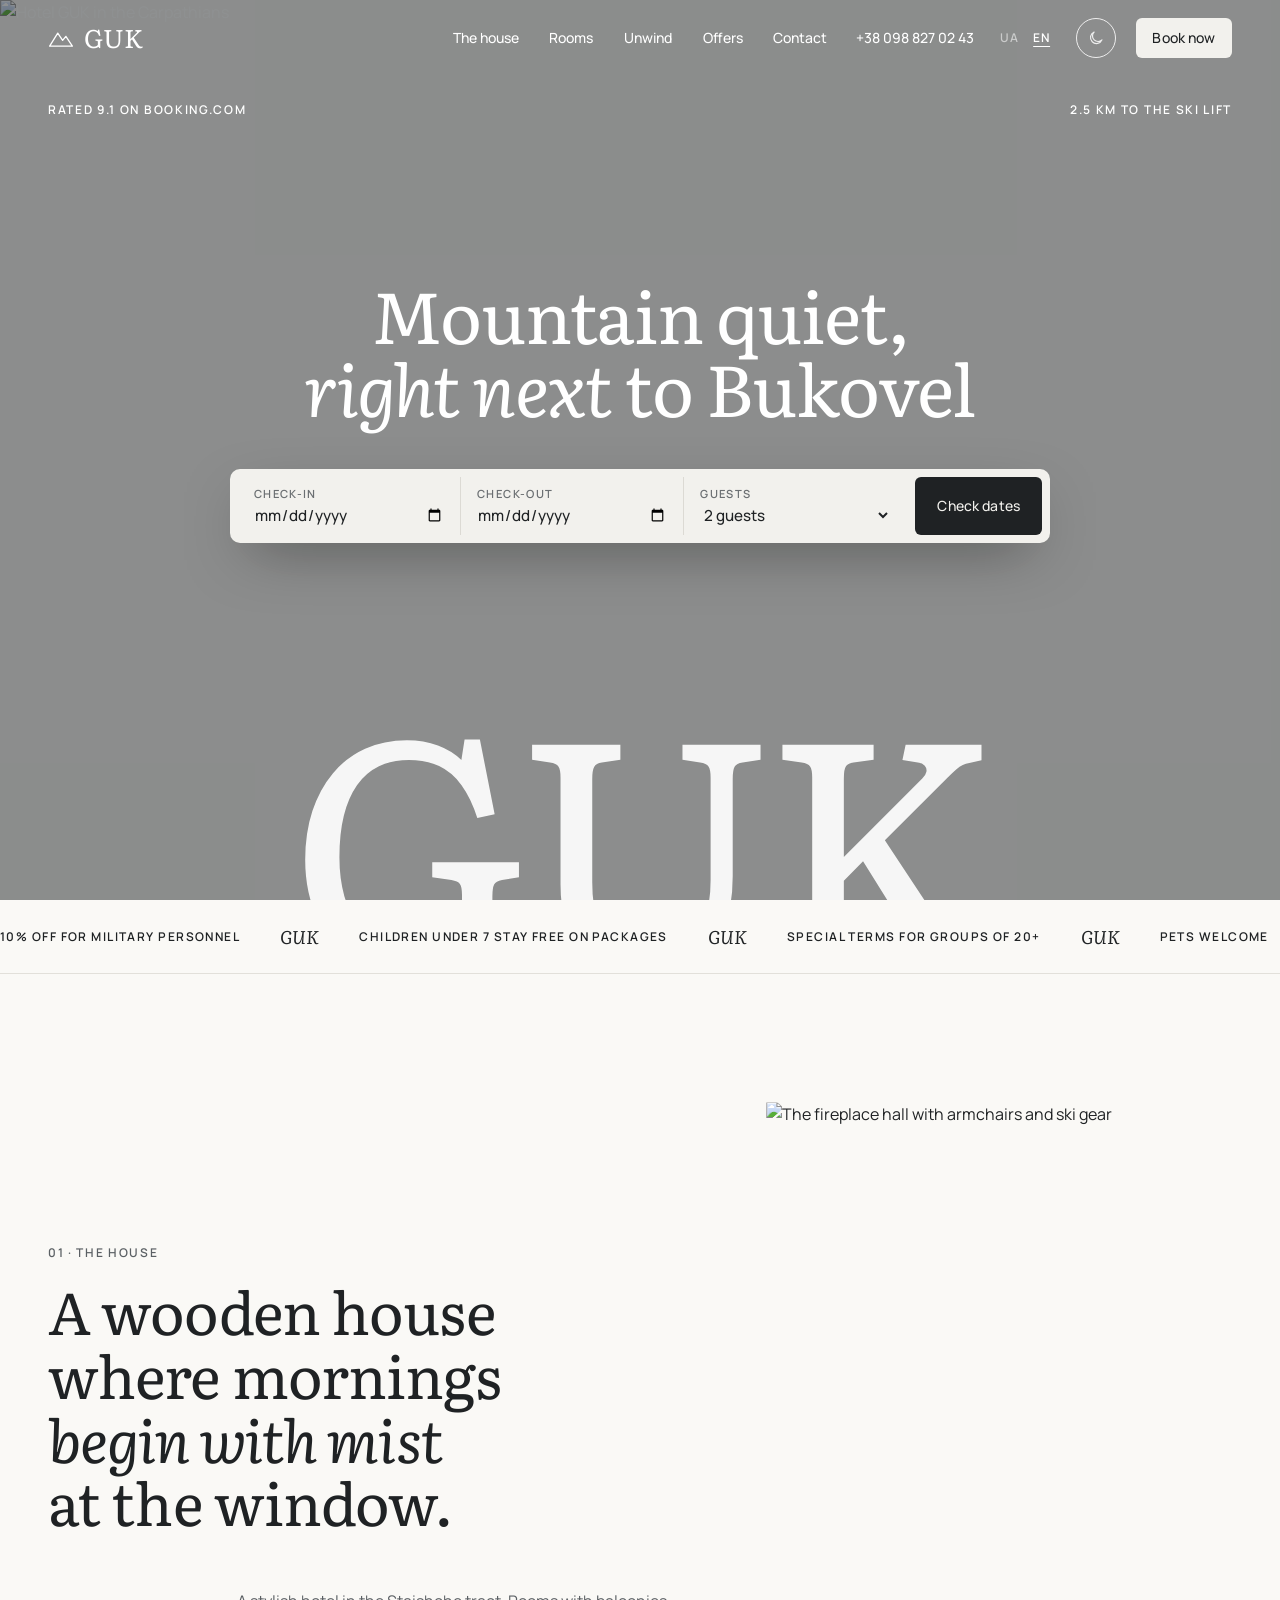
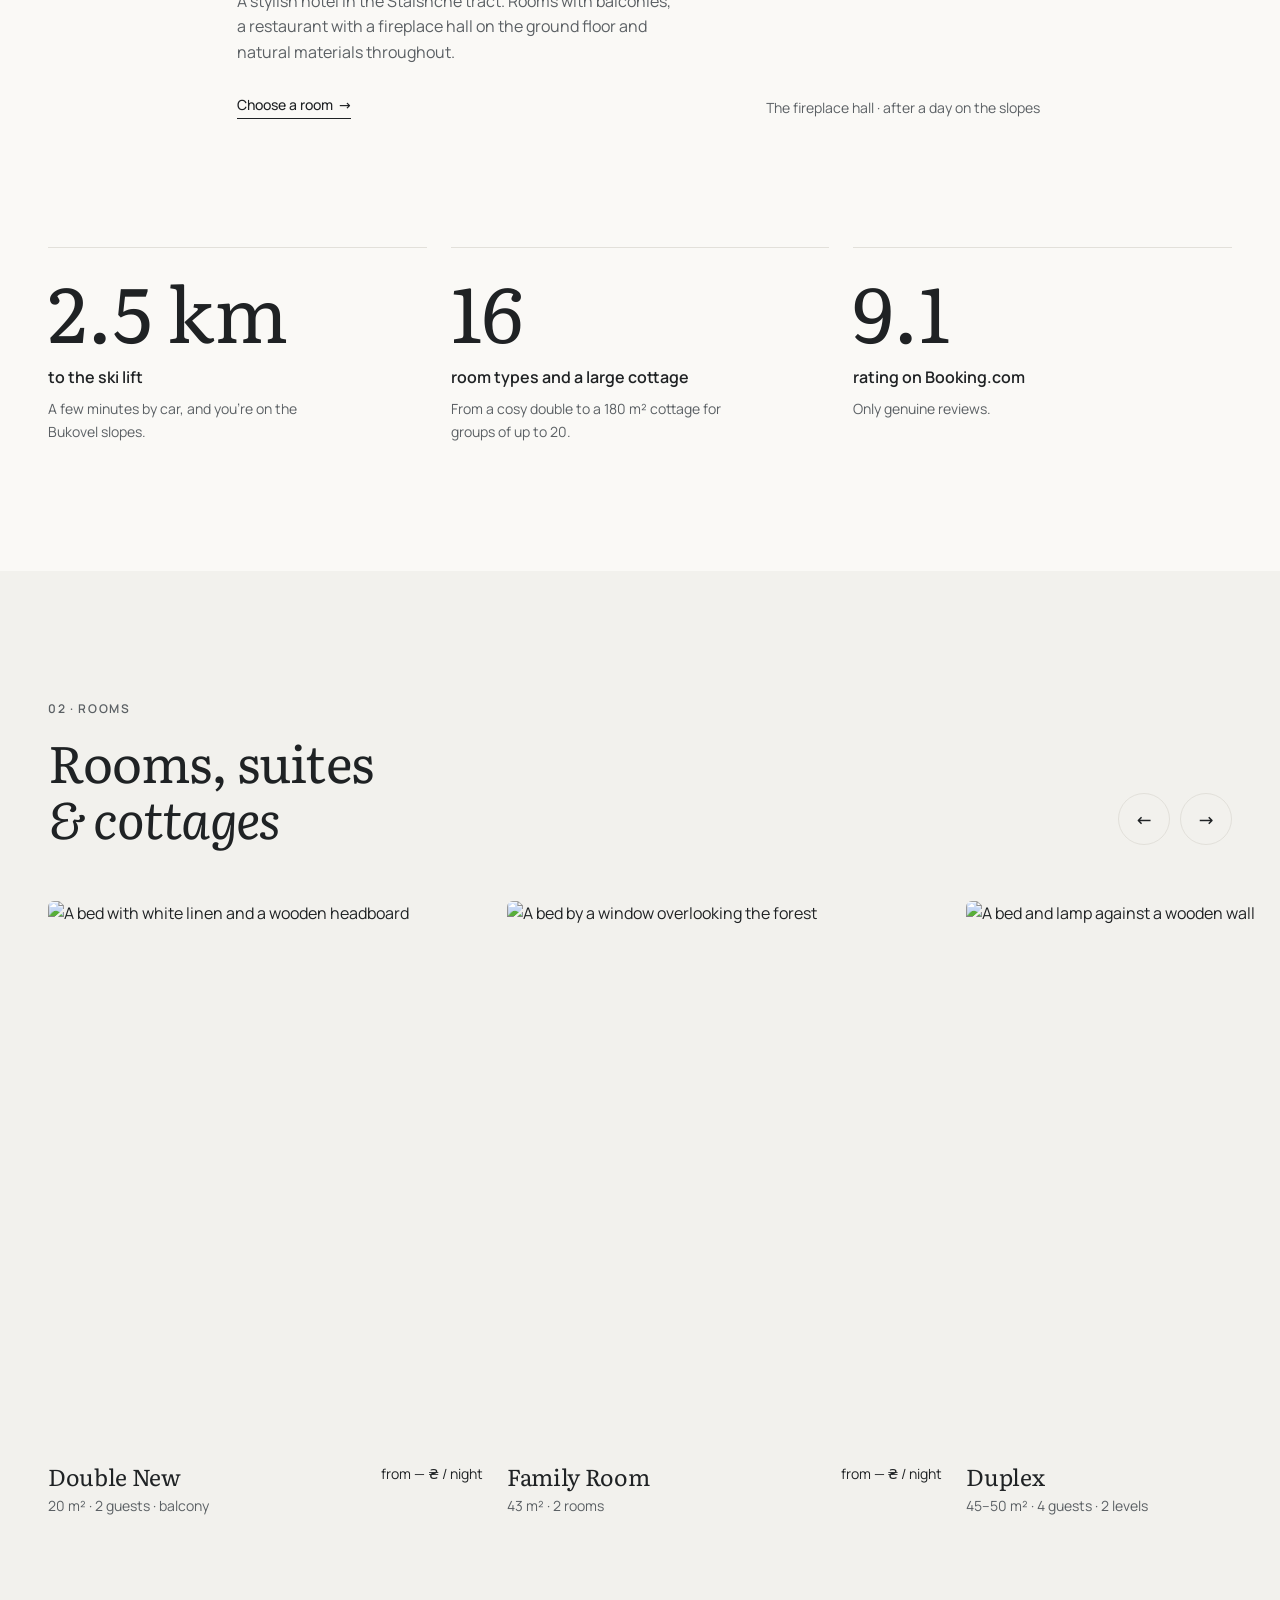
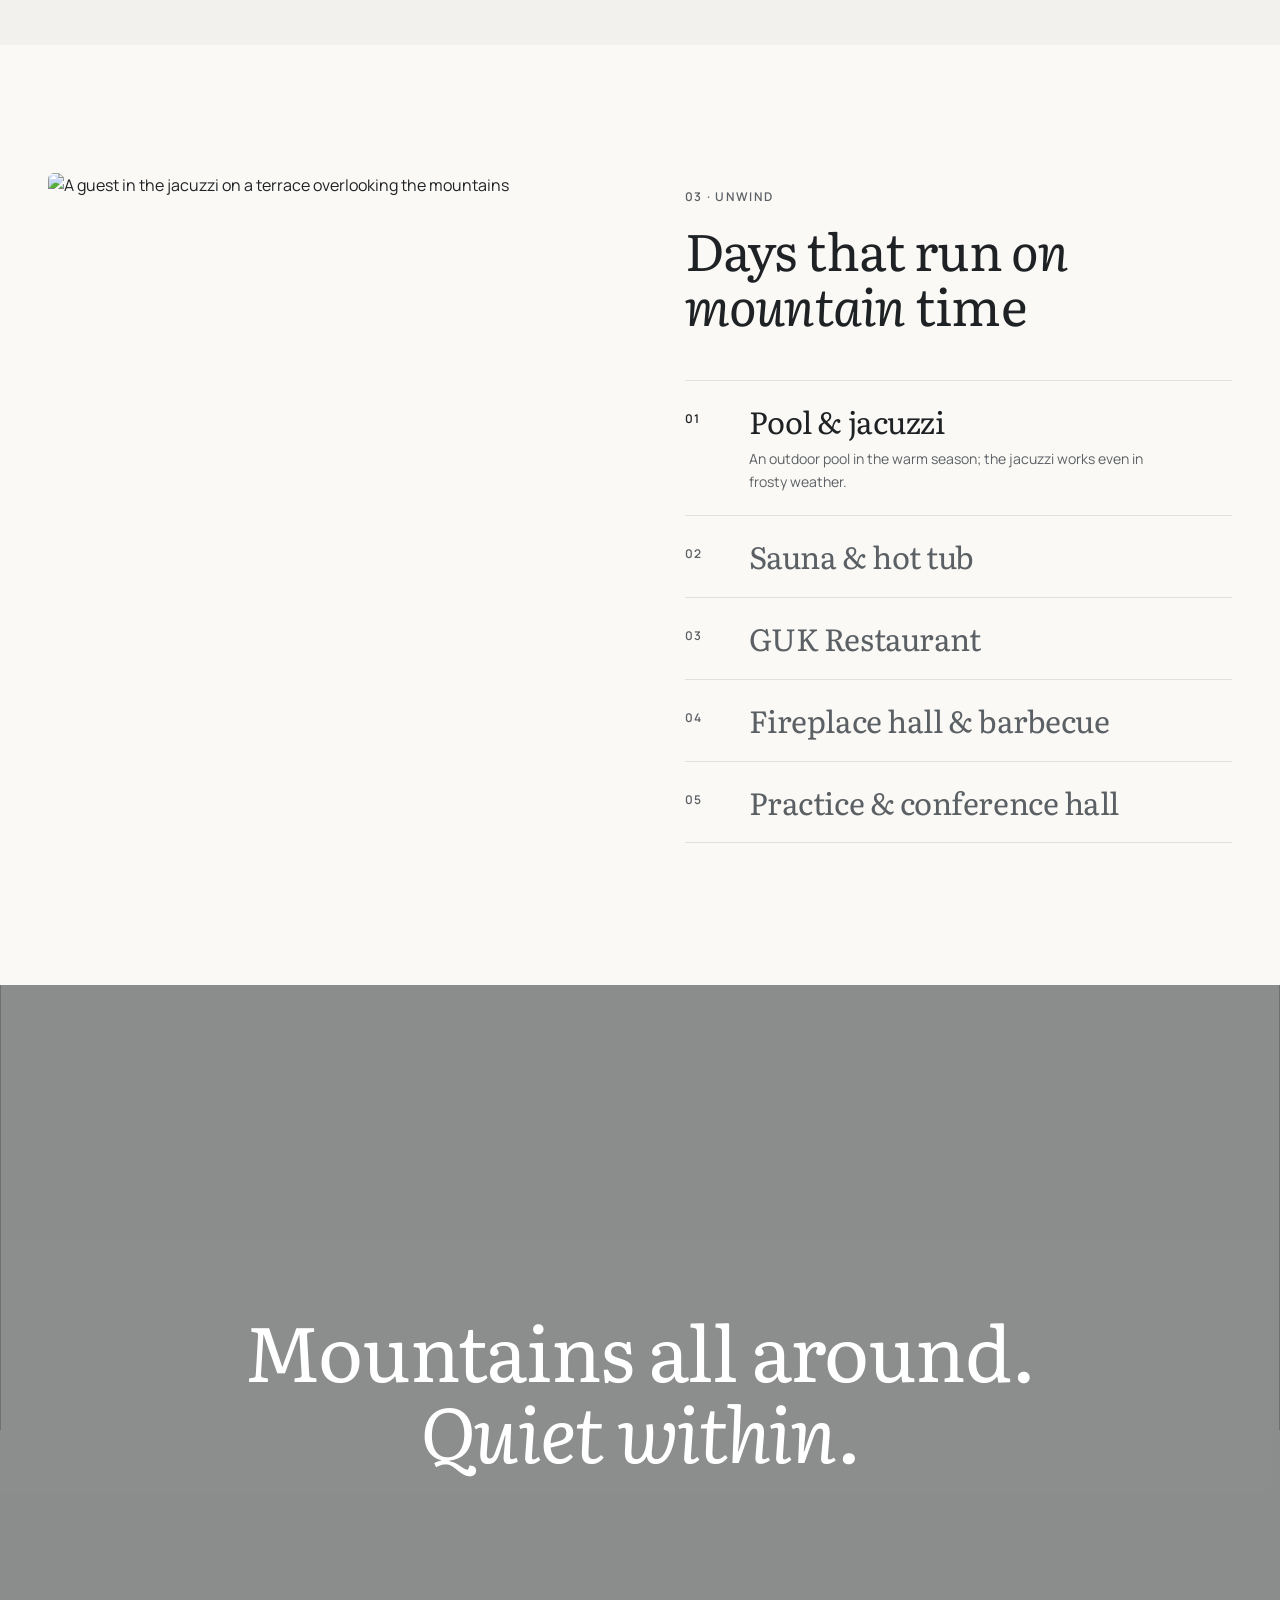
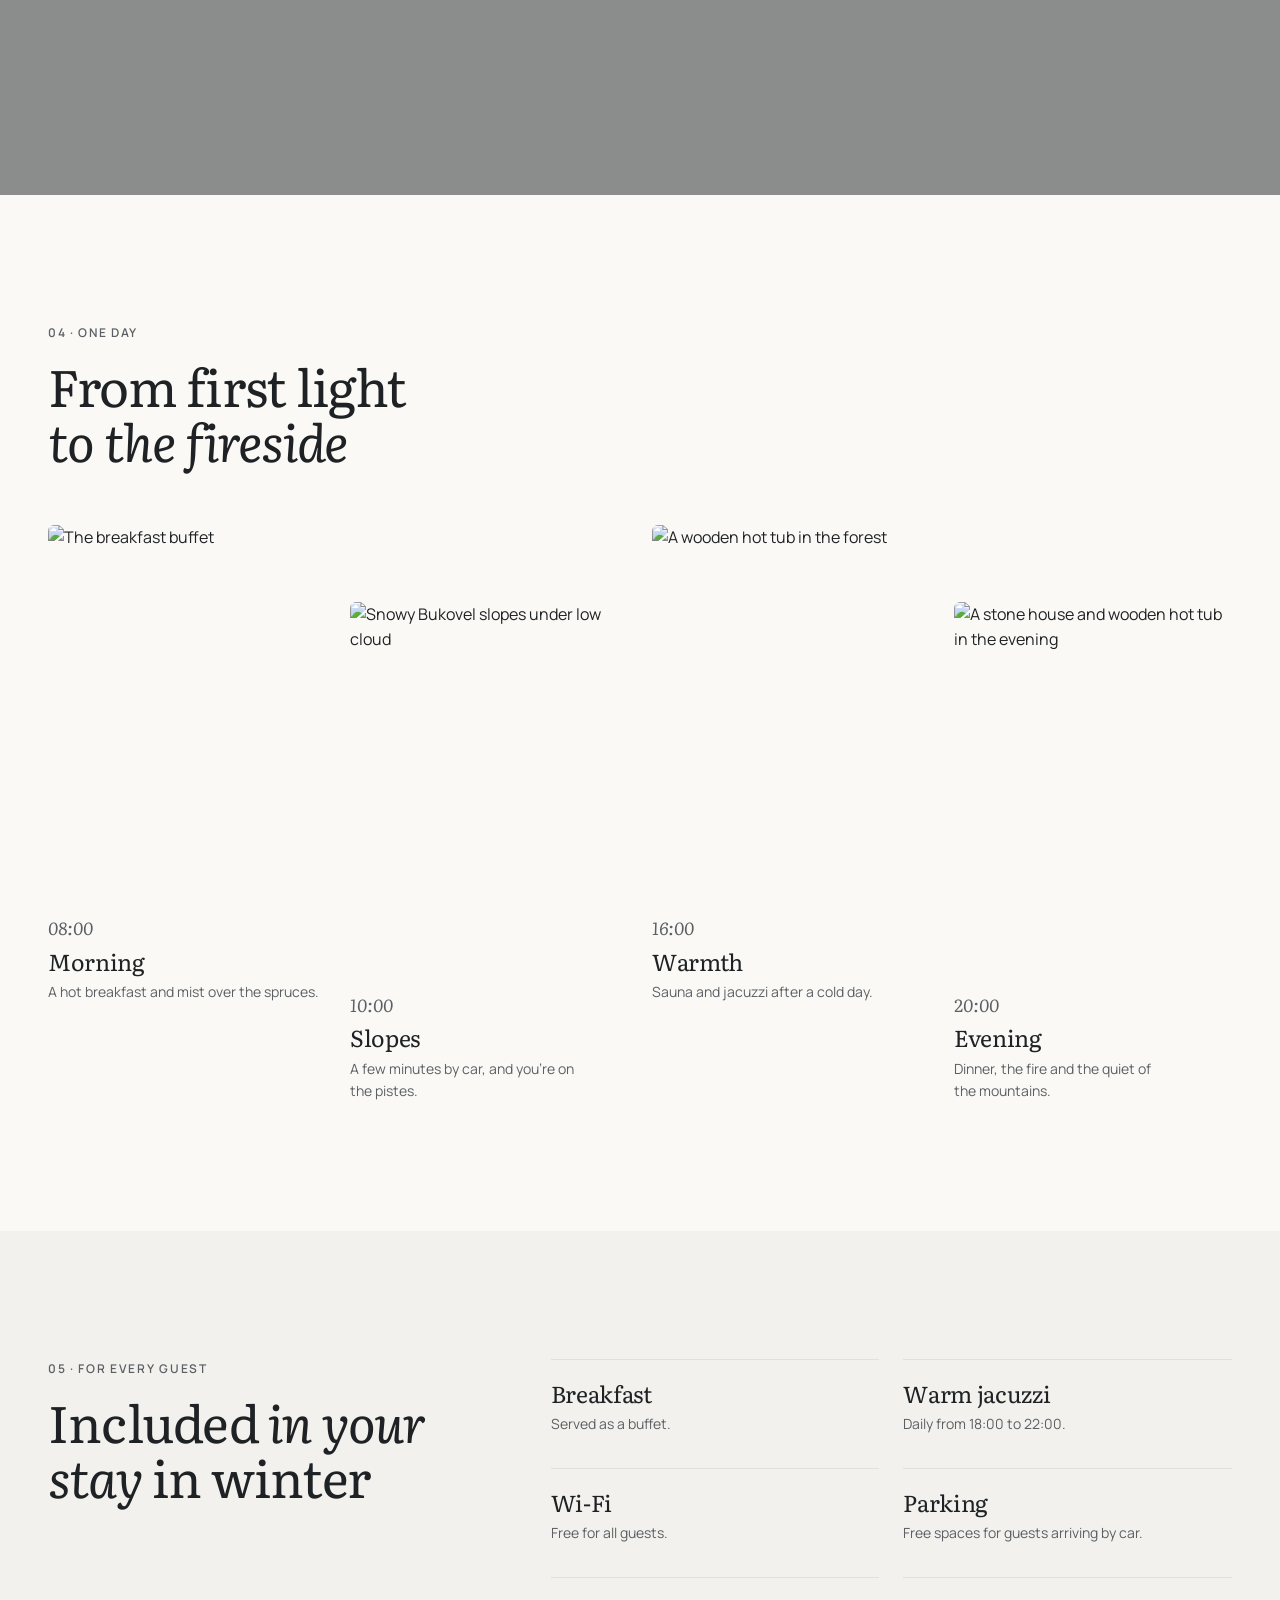
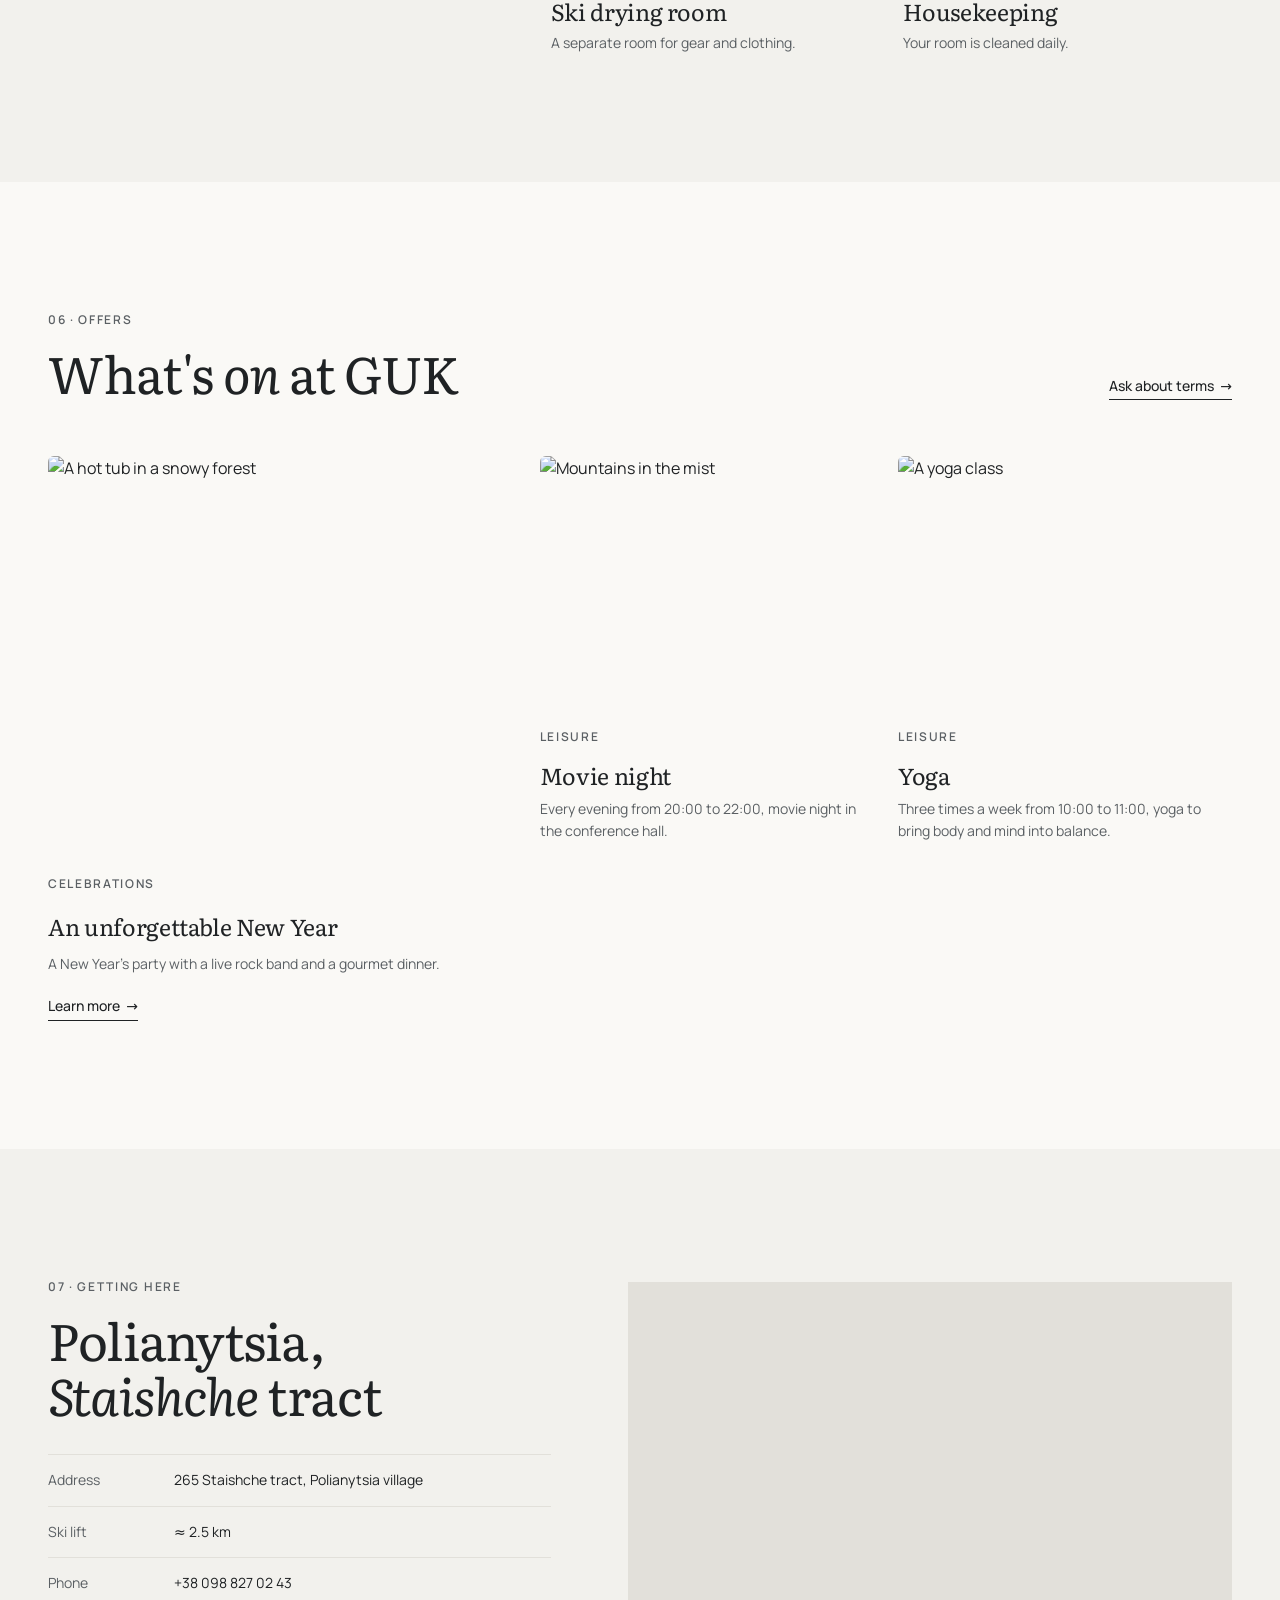
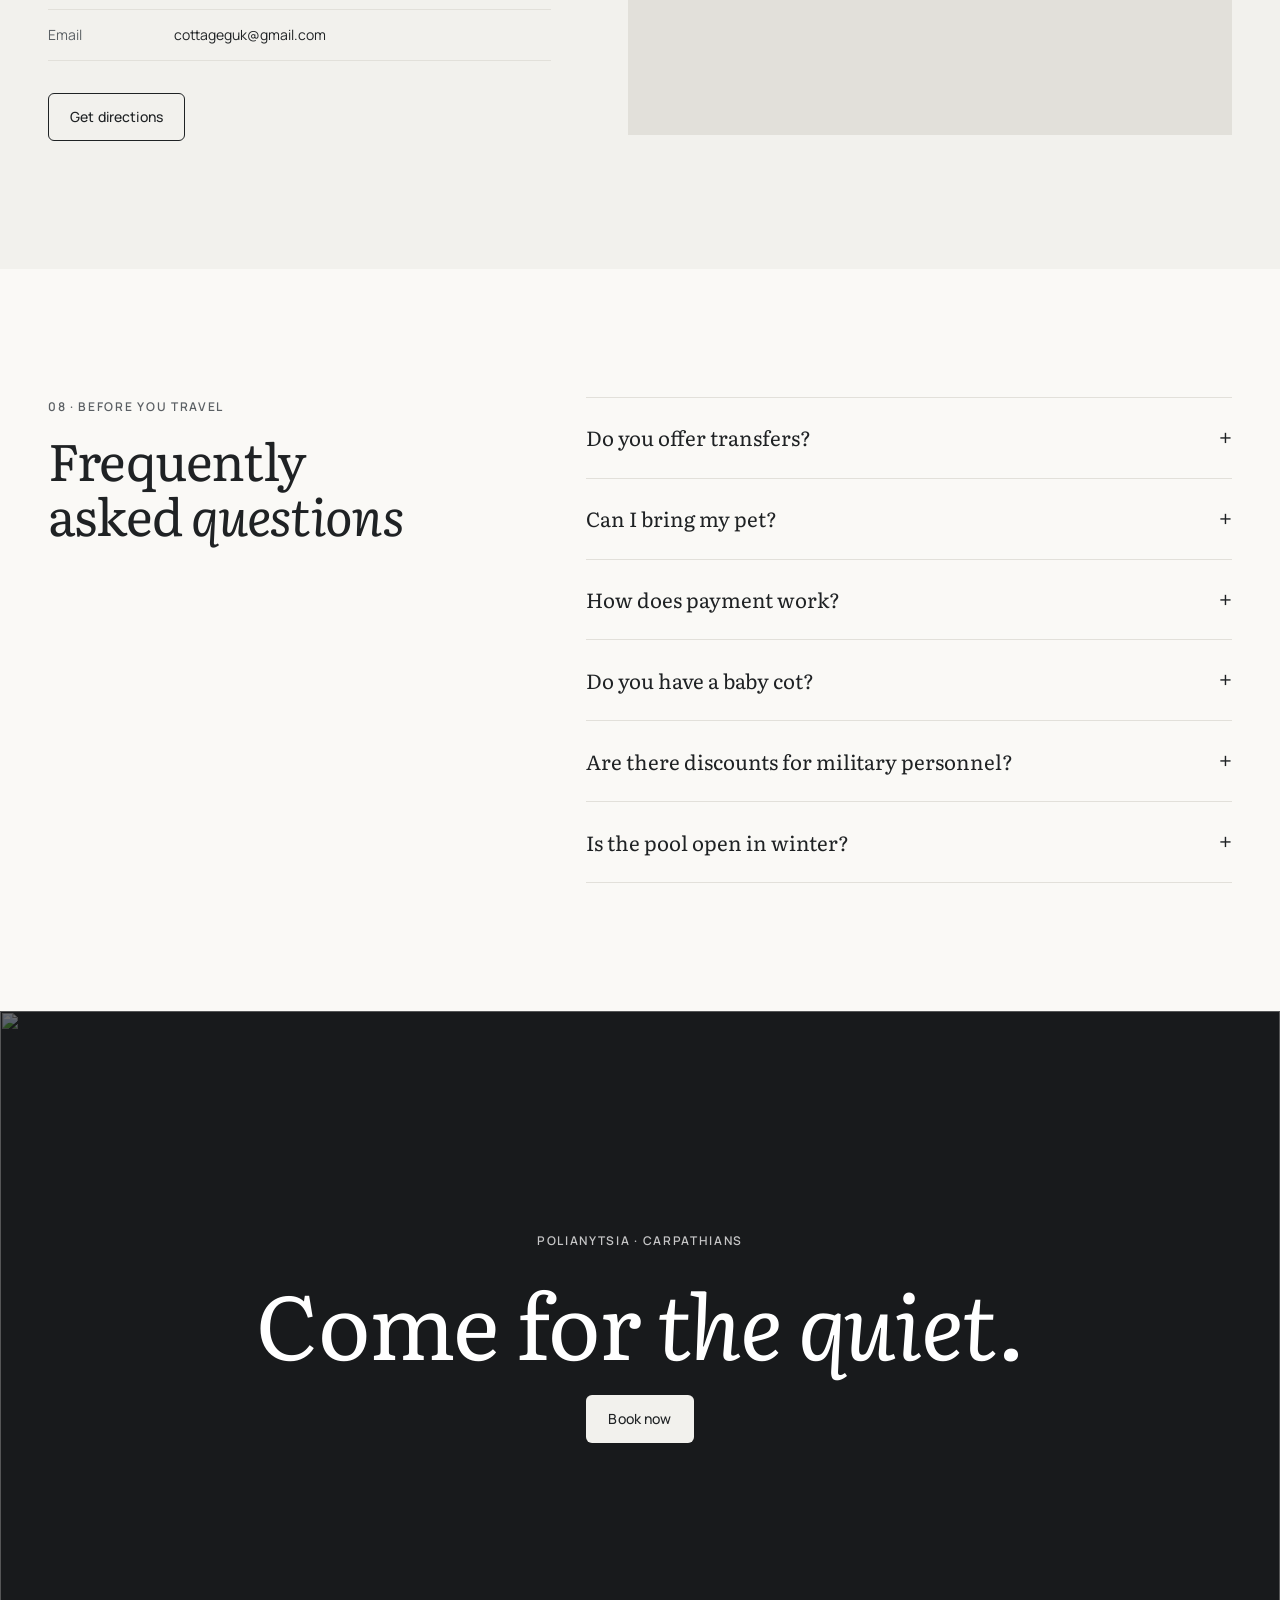
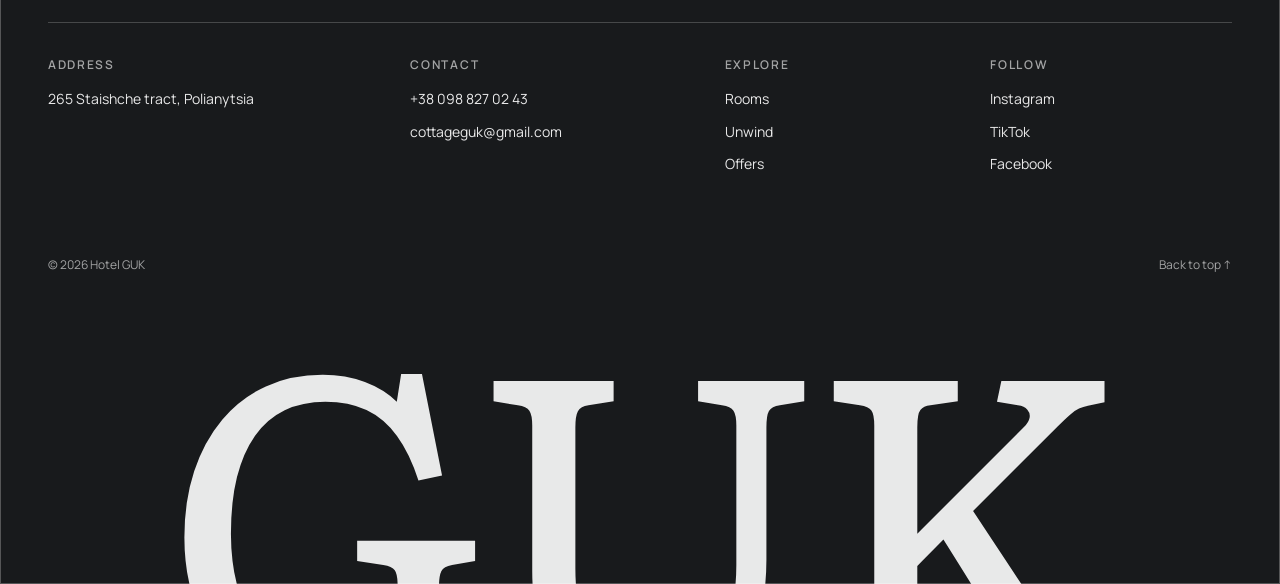
==== en/index.html @ de8f884c "Стиснуто фото, фокус кадрів, фото під пунктом «Відпочинку» на телефоні - Сауна 12 МБ → 238 КБ, вечір" ====
<!doctype html>
<html lang="en">
<head>
  <meta charset="utf-8">
  <meta name="viewport" content="width=device-width, initial-scale=1">
  <title>Hotel GUK — rooms and cottages 1 km from Bukovel</title>
  <meta name="description" content="A hotel and cottages in Polianytsia, a kilometre from the Bukovel ski lifts. Carpathian restaurant, pool, sauna, jacuzzi and barbecue area.">

  <!-- Мовні версії сторінки (для Google) -->
  <link rel="alternate" hreflang="uk" href="../index.html">
  <link rel="alternate" hreflang="en" href="index.html">

  <!-- Стилі підключаються в такому порядку:
       шрифти → змінні → база → компоненти → шапка → секції головної → футер -->
  <link rel="stylesheet" href="../css/fonts.css">
  <link rel="stylesheet" href="../css/variables.css">
  <link rel="stylesheet" href="../css/base.css">
  <link rel="stylesheet" href="../css/components.css">
  <link rel="stylesheet" href="../css/header.css">
  <link rel="stylesheet" href="../css/home.css">
  <link rel="stylesheet" href="../css/footer.css">

  <script src="../js/main.js" defer></script>

  <!-- Тема вмикається ДО відмальовки сторінки, щоб не було «спалаху»
       світлої теми при відкритті в темній. Решта логіки — js/main.js -->
  <script>
    (function () {
      var saved = null;
      try { saved = localStorage.getItem("theme"); } catch (e) {}
      var prefersDark = window.matchMedia("(prefers-color-scheme: dark)").matches;
      if (saved === "dark" || (!saved && prefersDark)) {
        document.documentElement.setAttribute("data-theme", "dark");
      }
    })();
  </script>
</head>
<body>

  <!-- =====================================================
       00. ШАПКА САЙТУ
       Стилі: css/header.css
       Логіка (прокрутка, мобільне меню): js/main.js
       ===================================================== -->
  <header class="header" id="header">
    <div class="container header__inner">

      <!-- Логотип -->
      <a class="logo" href="#top" aria-label="Hotel GUK — back to top">
        <!-- Іконка: силует гір (можна замінити на справжній логотип) -->
        <svg viewBox="0 0 32 32" fill="none" stroke="currentColor" stroke-width="1.6" aria-hidden="true">
          <path d="M2 26 L12 10 L18 19 L22 14 L30 26 Z" stroke-linejoin="round"/>
        </svg>
        <span>GUK</span>
      </a>

      <!-- Навігація (десктоп) -->
      <nav class="nav" aria-label="Main menu">
        <ul class="nav__list">
          <li><a class="nav__link" href="#about">The house</a></li>
          <li><a class="nav__link" href="#rooms">Rooms</a></li>
          <li><a class="nav__link" href="#experiences">Unwind</a></li>
          <li><a class="nav__link" href="#packages">Offers</a></li>
          <li><a class="nav__link" href="#location">Contact</a></li>
        </ul>
      </nav>

      <!-- Дії справа -->
      <div class="header__actions">
        <a class="header__phone" href="tel:+380988270243">+38 098 827 02 43</a>

        <!-- Перемикач мови (стилі: header.css → «Перемикач мови») -->
        <nav class="lang-switch" aria-label="Site language">
          <a href="../index.html" lang="uk">UA</a>
          <a href="index.html" aria-current="true" lang="en">EN</a>
        </nav>

        <!-- Перемикач теми (стилі: header.css → «Перемикач теми») -->
        <button class="theme-toggle" type="button" aria-label="Switch to dark theme" aria-pressed="false"
                data-label-dark="Switch to dark theme" data-label-light="Switch to light theme">
          <!-- Місяць: видно у світлій темі -->
          <svg class="theme-toggle__moon" viewBox="0 0 24 24" fill="none" stroke="currentColor" stroke-width="1.6" stroke-linecap="round" stroke-linejoin="round" aria-hidden="true">
            <path d="M20 14.5A8 8 0 1 1 9.5 4a6.5 6.5 0 0 0 10.5 10.5Z"/>
          </svg>
          <!-- Сонце: видно в темній темі -->
          <svg class="theme-toggle__sun" viewBox="0 0 24 24" fill="none" stroke="currentColor" stroke-width="1.6" stroke-linecap="round" aria-hidden="true">
            <circle cx="12" cy="12" r="4"/>
            <path d="M12 2v2M12 20v2M2 12h2M20 12h2M4.9 4.9l1.4 1.4M17.7 17.7l1.4 1.4M4.9 19.1l1.4-1.4M17.7 6.3l1.4-1.4"/>
          </svg>
        </button>

        <a class="btn btn--small btn--book" href="https://book-guk.otelms.com" target="_blank" rel="noopener">Book now</a>
        <button class="menu-toggle" type="button" aria-expanded="false" aria-controls="menu">
          <span class="menu-toggle__icon" aria-hidden="true"></span>
          <span class="menu-toggle__text">Menu</span>
        </button>
      </div>

    </div>
  </header>

    <!-- Мобільне меню (відкривається кнопкою «Меню») -->
  <div class="menu" id="menu" aria-hidden="true">
    <div class="menu__top">
      <span class="logo">GUK</span>
      <button class="menu__close" type="button">Close ✕</button>
    </div>
    <ul class="menu__list">
      <li><a href="#about">About</a></li>
      <li><a href="#rooms">Rooms</a></li>
      <li><a href="#experiences">Unwind</a></li>
      <li><a href="#packages">Events</a></li>
      <li><a href="#location">Contact</a></li>
    </ul>
    <div class="menu__footer">
      <nav class="lang-switch lang-switch--menu" aria-label="Site language">
        <a href="../index.html" lang="uk">Українська</a>
        <a href="index.html" aria-current="true" lang="en">English</a>
      </nav>
      <a href="tel:+380988270243">+38 098 827 02 43</a>
      <a href="mailto:cottageguk@gmail.com">cottageguk@gmail.com</a>
      <a class="btn btn--light" href="https://book-guk.otelms.com" target="_blank" rel="noopener">Book a room</a>
    </div>
  </div>


  <!--
    ФОТО
    Зараз фото — тимчасові, з безкоштовного фотобанку Unsplash
    (ліцензія дозволяє використання на сайті). Вони підвантажуються
    за посиланням. Коли будуть власні фото — покладіть їх у папку
    images/ і замініть src="https://images.unsplash.com/..." на
    src="images/назва.jpg".
  -->

  <main id="top">

    <!-- =====================================================
         01. HERO — головний екран
         Стилі: css/home.css → «01. HERO»
         • фото повільно наближається (анімація heroZoom)
         • величезне слово «ГУК» внизу (як у Hotellia)
         • панель вибору дат (як у NOIRÉ)
         ===================================================== -->
    <section class="hero">
      <div class="hero__media">
    <img
        class="hero__bg photo"
        src="./images/MaidHeader.jpeg"
        alt="Hotel GUK in the Carpathians"
        fetchpriority="high"
      >
      </div>

      <div class="container hero__inner">

        <!-- Верхній рядок: дві короткі фрази по краях -->
        <div class="hero__top">
          <p class="hero__kicker reveal">Rated 9.1 on Booking.com</p>
          <p class="hero__kicker hero__kicker--right reveal">2.5 km to the ski lift</p>
        </div>

        <!-- Головний текст -->
        <div class="hero__content">
          <h1 class="hero__title reveal">Mountain quiet, <em>right next</em> to&nbsp;Bukovel</h1>

          <!-- Панель бронювання. Кнопка веде на систему бронювання готелю.
               TODO: якщо otelms підтримує параметри дат у посиланні —
               підключити їх у js/main.js (пункт 6). -->
          <form class="booking-bar reveal" action="https://book-guk.otelms.com" target="_blank">
            <label class="booking-bar__field">
              <span>Check-in</span>
              <input type="date" name="checkin">
            </label>
            <label class="booking-bar__field">
              <span>Check-out</span>
              <input type="date" name="checkout">
            </label>
            <label class="booking-bar__field">
              <span>Guests</span>
              <select name="guests">
                <option>1 guest</option>
                <option selected>2 guests</option>
                <option>3 guests</option>
                <option>4 guests</option>
                <option>5+ guests</option>
              </select>
            </label>
            <button class="btn btn--dark booking-bar__submit" type="submit">Check dates</button>
          </form>
        </div>

      </div>

      <!-- Величезне слово-логотип унизу екрана -->
      <p class="hero__wordmark" aria-hidden="true">GUK</p>
    </section>


    <!-- =====================================================
         02. БІГУЧИЙ РЯДОК — пропозиції
         Стилі: css/home.css → «02. БІГУЧИЙ РЯДОК»
         Вміст продубльовано двічі для безшовної анімації.
         ===================================================== -->
    <div class="ticker" aria-label="Hotel offers">
      <div class="ticker__track">
        <ul class="ticker__group">
          <li>10% off for military personnel</li>
          <li>Children under 7 stay free on packages</li>
          <li>Special terms for groups of 20+</li>
          <li>Pets welcome</li>
        </ul>
        <ul class="ticker__group" aria-hidden="true">
          <li>10% off for military personnel</li>
          <li>Children under 7 stay free on packages</li>
          <li>Special terms for groups of 20+</li>
          <li>Pets welcome</li>
        </ul>
      </div>
    </div>


    <!-- =====================================================
         03. ДІМ — великий заголовок + фото з підписом + цифри
         Стилі: css/home.css → «03. ДІМ»
         TODO: коротка історія готелю, імена власників.
         ===================================================== -->
    <section class="about section" id="about">
      <div class="container">

        <div class="about__grid">
          <div class="about__text">
            <span class="label reveal">01 · The house</span>
            <h2 class="about__title reveal">A wooden house where mornings <em>begin with mist</em> at the window.</h2>
            <div class="about__copy reveal">
              <p>
                A stylish hotel in the Staishche tract. Rooms with balconies, a restaurant with a fireplace hall on the ground floor and natural materials throughout.
              </p>
              <a class="link-arrow" href="#rooms">Choose a room</a>
            </div>
          </div>

          <figure class="about__figure reveal reveal--image">
            <img class="photo" src="./images/Fireplace.jpeg" alt="The fireplace hall with armchairs and ski gear" loading="lazy">
            <figcaption>The fireplace hall · after a day on the slopes</figcaption>
          </figure>
        </div>

        <!-- Цифри з описом (як у NOIRÉ) -->
        <dl class="stats">
          <div class="stats__item reveal">
            <dd>2.5 km</dd>
            <dt>to the ski lift</dt>
            <p>A few minutes by car, and you're on the Bukovel slopes.</p>
          </div>
          <div class="stats__item reveal">
            <dd>16</dd>
            <dt>room types and a large cottage</dt>
            <p>From a cosy double to a 180 m² cottage for groups of up to 20.</p>
          </div>
          <div class="stats__item reveal">
            <dd>9.1</dd>
            <dt>rating on Booking.com</dt>
            <p>Only genuine reviews.</p>
          </div>
        </dl>

      </div>
    </section>


    <!-- =====================================================
         04. НОМЕРИ — горизонтальна стрічка карток
         Стилі: css/home.css → «04. НОМЕРИ»
         Логіка (стрілки, перетягування мишею): js/main.js → пункт 7
         Щоб додати номер — скопіюйте <article class="room">.
         TODO: вписати ціни.
         ===================================================== -->
    <section class="rooms section section--alt" id="rooms">
      <div class="container">
        <div class="section-head">
          <div>
            <span class="label reveal">02 · Rooms</span>
            <h2 class="reveal">Rooms, suites <em>&amp; cottages</em></h2>
          </div>
          <div class="rooms__nav reveal">
            <button class="round-btn" type="button" data-rooms-prev aria-label="Previous room">←</button>
            <button class="round-btn" type="button" data-rooms-next aria-label="Next room">→</button>
          </div>
        </div>
      </div>

      <div class="rooms__track" data-rooms-track tabindex="0" aria-label="Rooms — scroll sideways">

        <article class="room">
          <div class="room__media">
            <img class="photo" src="https://images.unsplash.com/photo-1631805991633-eb01749753af?auto=format&fit=crop&w=1000&q=80" alt="A bed with white linen and a wooden headboard" loading="lazy">
          </div>
          <div class="room__body">
            <h3>Double New</h3>
            <p class="room__meta">20 m² · 2 guests · balcony</p>
            <p class="room__price">from — ₴ / night</p>
          </div>
        </article>

        <article class="room">
          <div class="room__media">
            <img class="photo" src="https://images.unsplash.com/photo-1786809611876-0f66ab8e1d6a?auto=format&fit=crop&w=1000&q=80" alt="A bed by a window overlooking the forest" loading="lazy">
          </div>
          <div class="room__body">
            <h3>Family Room</h3>
            <p class="room__meta">43 m² · 2 rooms</p>
            <p class="room__price">from — ₴ / night</p>
          </div>
        </article>

        <article class="room">
          <div class="room__media">
            <img class="photo" src="https://images.unsplash.com/photo-1705372334341-3780ebb7c97b?auto=format&fit=crop&w=1000&q=80" alt="A bed and lamp against a wooden wall" loading="lazy">
          </div>
          <div class="room__body">
            <h3>Duplex</h3>
            <p class="room__meta">45–50 m² · 4 guests · 2 levels</p>
            <p class="room__price">from — ₴ / night</p>
          </div>
        </article>

        <article class="room">
          <div class="room__media">
            <img class="photo" src="https://images.unsplash.com/photo-1670914131570-61ef0c05e388?auto=format&fit=crop&w=1000&q=80" alt="A wood stove in a timber cabin" loading="lazy">
          </div>
          <div class="room__body">
            <h3>Suite with Fireplace</h3>
            <p class="room__meta">Cottage · 55 m² · 3 rooms</p>
            <p class="room__price">from — ₴ / night</p>
          </div>
        </article>

        <article class="room">
          <div class="room__media">
            <img class="photo" src="https://images.unsplash.com/photo-1741948924635-13a7ddbc6a05?auto=format&fit=crop&w=1000&q=80" alt="A cottage with lit windows in a snowy forest" loading="lazy">
          </div>
          <div class="room__body">
            <h3>Whole Cottage</h3>
            <p class="room__meta">180 m² · 8 rooms</p>
            <p class="room__price">from — ₴ / night</p>
          </div>
        </article>

      </div>
    </section>


    <!-- =====================================================
         05. ВІДПОЧИНОК — список зліва, велике фото справа
         Наведіть / натисніть на пункт — фото змінюється (як у NOIRÉ).
         Стилі: css/home.css → «05. ВІДПОЧИНОК»
         Логіка: js/main.js → пункт 8
         ===================================================== -->
    <section class="experiences section" id="experiences">
      <div class="container experiences__grid">

        <!-- Фото: усі лежать стопкою, видно лише активне -->
        <div class="experiences__media reveal reveal--image">
          <img class="photo photo--bottom is-active" data-exp-image="0" src="./images/Jacuzzi.jpeg" alt="A guest in the jacuzzi on a terrace overlooking the mountains" loading="lazy">
          <img class="photo" data-exp-image="1" src="./images/sauna-room.jpg" alt="A wooden sauna in warm light" loading="lazy">
          <img class="photo photo--bottom" data-exp-image="2" src="./images/Restourant.jpeg" alt="A table set for a feast in the restaurant" loading="lazy">
          <img class="photo" data-exp-image="3" src="./images/fireplace-evening.jpg" alt="An evening with a guitar by the fireplace" loading="lazy">
          <img class="photo" data-exp-image="4" src="./images/Events/yoga.jpg" alt="Practice and conference hall" loading="lazy">
        </div>

        <div class="experiences__content">
          <span class="label reveal">03 · Unwind</span>
          <h2 class="reveal">Days that run <em>on mountain</em> time</h2>

          <ol class="experiences__list">
            <li class="exp is-active reveal" data-exp="0" tabindex="0">
              <span class="exp__num">01</span>
              <div>
                <h3>Pool &amp; jacuzzi</h3>
                <p>An outdoor pool in the warm season; the jacuzzi works even in frosty weather.</p>
              </div>
            </li>
            <li class="exp reveal" data-exp="1" tabindex="0">
              <span class="exp__num">02</span>
              <div>
                <h3>Sauna &amp; hot tub</h3>
                <p>Deep warmth while it's freezing outside.</p>
              </div>
            </li>
            <li class="exp reveal" data-exp="2" tabindex="0">
              <span class="exp__num">03</span>
              <div>
                <h3>GUK Restaurant</h3>
                <p>Signature Carpathian-style cooking on the hotel's ground floor.</p>
              </div>
            </li>
            <li class="exp reveal" data-exp="3" tabindex="0">
              <span class="exp__num">04</span>
              <div>
                <h3>Fireplace hall &amp; barbecue</h3>
                <p>Evenings by the fire, indoors or out in the fresh air.</p>
              </div>
            </li>
             <li class="exp reveal" data-exp="4" tabindex="0">
              <span class="exp__num">05</span>
              <div>
                <h3>Practice &amp; conference hall</h3>
                <p>A place to find harmony of body and mind.<br>Or to host a team-building day for your company.</p>
              </div>
            </li>
          </ol>
        </div>

      </div>
    </section>


    <!-- =====================================================
         06. ФОТО НА ВСЮ ШИРИНУ + цитата
         Фото «пливе» повільніше за сторінку (паралакс, js пункт 9).
         Стилі: css/home.css → «06. ПАНОРАМА»
         ===================================================== -->
    <section class="panorama">
      <img class="panorama__bg photo" data-parallax src="https://images.unsplash.com/photo-1718668691088-ad203aff1f3e?auto=format&fit=crop&crop=entropy&w=2400&h=1500&q=80" alt="" loading="lazy">
      <div class="container panorama__inner">
        <p class="panorama__quote reveal">Mountains all around.<br><em>Quiet within.</em></p>
      </div>
    </section>


    <!-- =====================================================
         07. ДЕНЬ У ГУКУ — таймлайн з фото
         Стилі: css/home.css → «07. ДЕНЬ»
         TODO: уточнити реальні години (сніданок, ресторан).
         ===================================================== -->
    <section class="day section" id="day">
      <div class="container">
        <div class="section-head">
          <div>
            <span class="label reveal">04 · One day</span>
            <h2 class="reveal">From first light <em>to the fireside</em></h2>
          </div>
        </div>

        <ol class="day__grid">
          <li class="moment reveal">
            <div class="moment__media"><img class="photo" src="./images/Breakfast.jpeg" alt="The breakfast buffet" loading="lazy"></div>
            <span class="moment__time">08:00</span>
            <h3>Morning</h3>
            <p>A hot breakfast and mist over the spruces.</p>
          </li>
          <li class="moment reveal">
            <div class="moment__media"><img class="photo" src="./images/ski-slopes.jpg" alt="Snowy Bukovel slopes under low cloud" loading="lazy"></div>
            <span class="moment__time">10:00</span>
            <h3>Slopes</h3>
            <p>A few minutes by car, and you're on the pistes.</p>
          </li>
          <li class="moment reveal">
            <div class="moment__media"><img class="photo" src="https://images.unsplash.com/photo-1713706980185-26059d47ea87?auto=format&fit=crop&w=800&q=80" alt="A wooden hot tub in the forest" loading="lazy"></div>
            <span class="moment__time">16:00</span>
            <h3>Warmth</h3>
            <p>Sauna and jacuzzi after a cold day.</p>
          </li>
          <li class="moment reveal">
            <div class="moment__media"><img class="photo" src="https://images.unsplash.com/photo-1767463130670-88af6bb8f080?auto=format&fit=crop&w=800&q=80" alt="A stone house and wooden hot tub in the evening" loading="lazy"></div>
            <span class="moment__time">20:00</span>
            <h3>Evening</h3>
            <p>Dinner, the fire and the quiet of the mountains.</p>
          </li>
        </ol>
      </div>
    </section>


    <!-- =====================================================
         08. ЩО ВХОДИТЬ У ПРОЖИВАННЯ
         Стилі: css/home.css → «08. ЩО ВХОДИТЬ»
         ===================================================== -->
    <section class="included section section--alt">
      <div class="container included__grid">
        <div>
          <span class="label reveal">05 · For every guest</span>
          <h2 class="reveal">Included <em>in your stay</em> in winter</h2>
        </div>
        <ul class="included__list">
          <li class="reveal"><h3>Breakfast</h3><p>Served as a buffet.</p></li>
          <li class="reveal"><h3>Warm jacuzzi</h3><p>Daily from 18:00 to 22:00.</p></li>
          <li class="reveal"><h3>Wi-Fi</h3><p>Free for all guests.</p></li>
          <li class="reveal"><h3>Parking</h3><p>Free spaces for guests arriving by car.</p></li>
          <li class="reveal"><h3>Ski drying room</h3><p>A separate room for gear and clothing.</p></li>
          <li class="reveal"><h3>Housekeeping</h3><p>Your room is cleaned daily.</p></li>
        </ul>
      </div>
    </section>


    <!-- =====================================================
         09. ПРОПОЗИЦІЇ — одна велика + дві малі (як у NOIRÉ)
         Стилі: css/home.css → «09. ПРОПОЗИЦІЇ»
         TODO: перевірити актуальність цін і умов.
         ===================================================== -->
    <section class="packages section" id="packages">
      <div class="container">
        <div class="section-head">
          <div>
            <span class="label reveal">06 · Offers</span>
            <h2 class="reveal">What's <em>on</em> at GUK</h2>
          </div>
          <a class="link-arrow reveal" href="tel:+380988270243">Ask about terms</a>
        </div>

        <div class="packages__grid">
          <article class="offer offer--big reveal">
            <div class="offer__media"><img class="photo" src="https://images.unsplash.com/photo-1734256991510-51011f7d5aad?auto=format&fit=crop&w=1400&q=80" alt="A hot tub in a snowy forest" loading="lazy"></div>
            <div class="offer__body">
              <span class="label">Celebrations</span>
              <h3>An unforgettable New Year</h3>
              <p>A New Year's party with a live rock band and a gourmet dinner.</p>
              <a class="link-arrow" href="tel:+380988270243">Learn more</a>
            </div>
          </article>

          <article class="offer reveal">
            <div class="offer__media"><img class="photo" src="https://images.unsplash.com/photo-1693325012025-44a677c80258?auto=format&fit=crop&w=900&q=80" alt="Mountains in the mist" loading="lazy"></div>
            <span class="label">Leisure</span>
            <h3>Movie night</h3>
            <p>Every evening from 20:00 to 22:00, movie night in the conference hall.</p>
          </article>

          <article class="offer reveal">
            <div class="offer__media"><img class="photo" src="./images/Events/yoga.jpg" alt="A yoga class" loading="lazy"></div>
            <span class="label">Leisure</span>
            <h3>Yoga</h3>
            <p>Three times a week from 10:00 to 11:00, yoga to bring body and mind into balance.</p>
          </article>
        </div>
      </div>
    </section>


    <!-- =====================================================
         10. ВІДГУКИ — шаблон (вимкнений до реальних відгуків)
         ===================================================== -->
    <!--
    <section class="reviews section section--alt">
      ...
    </section>
    -->


    <!-- =====================================================
         11. РОЗТАШУВАННЯ ТА КОНТАКТИ
         Стилі: css/home.css → «11. РОЗТАШУВАННЯ»
         TODO: додати час дороги від Яремче / Франківська.
         ===================================================== -->
    <section class="location section section--alt" id="location">
      <div class="container location__grid">

        <div class="location__text">
          <span class="label reveal">07 · Getting here</span>
          <h2 class="reveal">Polianytsia, <em>Staishche</em> tract</h2>

          <dl class="location__list reveal">
            <div><dt>Address</dt><dd>265 Staishche tract, Polianytsia village</dd></div>
            <div><dt>Ski lift</dt><dd>≈ 2.5 km</dd></div>
            <div><dt>Phone</dt><dd><a href="tel:+380988270243">+38 098 827 02 43</a></dd></div>
            <div><dt>Email</dt><dd><a href="mailto:cottageguk@gmail.com">cottageguk@gmail.com</a></dd></div>
          </dl>

          <a class="btn btn--outline reveal" href="https://www.google.com/maps/search/?api=1&query=%D0%93%D0%BE%D1%82%D0%B5%D0%BB%D1%8C+%D0%93%D1%83%D0%BA+%D0%9F%D0%BE%D0%BB%D1%8F%D0%BD%D0%B8%D1%86%D1%8F" target="_blank" rel="noopener">Get directions</a>
        </div>

        <div class="location__map reveal reveal--image">
          <iframe
            title="Hotel GUK on the map"
            src="https://maps.google.com/maps?q=%D0%93%D0%BE%D1%82%D0%B5%D0%BB%D1%8C+%D0%93%D1%83%D0%BA+%D0%9F%D0%BE%D0%BB%D1%8F%D0%BD%D0%B8%D1%86%D1%8F&z=13&output=embed"
            loading="lazy"
            referrerpolicy="no-referrer-when-downgrade"></iframe>
        </div>

      </div>
    </section>


    <!-- =====================================================
         12. ЧАСТІ ПИТАННЯ
         Стилі: css/home.css → «12. ПИТАННЯ»
         ===================================================== -->
    <section class="faq section">
      <div class="container faq__grid">
        <div>
          <span class="label reveal">08 · Before you travel</span>
          <h2 class="reveal">Frequently asked <em>questions</em></h2>
        </div>
        <div class="faq__list reveal">
          <details class="faq__item">
            <summary>Do you offer transfers?</summary>
            <p>Yes. For an extra fee, our partners will gladly arrange a transfer from the railway station or to the ski lifts.</p>
          </details>
          <details class="faq__item">
            <summary>Can I bring my pet?</summary>
            <p>Yes, by prior arrangement. Please message or call us before booking.</p>
          </details>
          <details class="faq__item">
            <summary>How does payment work?</summary>
            <p>A 30% deposit is required when booking. If you cancel at least 21 days before arrival, we refund the deposit in full. The balance is paid on arrival.</p>
          </details>
          <details class="faq__item">
            <summary>Do you have a baby cot?</summary>
            <p>Yes, on request. </p>
          </details>
          <details class="faq__item">
            <summary>Are there discounts for military personnel?</summary>
            <p>Yes, 10% off rooms occupied by service members.</p>
          </details>
          <details class="faq__item">
            <summary>Is the pool open in winter?</summary>
            <p>Unfortunately, the pool is closed in winter.</p>
          </details>
        </div>
      </div>
    </section>

  </main>


  <!-- =====================================================
       13. ФУТЕР — фото, великий заклик і величезне слово «ГУК»
       Стилі: css/footer.css
       ===================================================== -->
  <footer class="footer">
    <img class="footer__bg photo" src="https://images.unsplash.com/photo-1741948924635-13a7ddbc6a05?auto=format&fit=crop&w=2400&q=80" alt="" loading="lazy">

    <div class="container">

      <!-- Заклик -->
      <div class="footer__cta">
        <p class="label">Polianytsia · Carpathians</p>
        <h2>Come for <em>the quiet.</em></h2>
        <a class="btn btn--light" href="https://book-guk.otelms.com" target="_blank" rel="noopener">Book now</a>
      </div>

      <div class="footer__grid">
        <div>
          <p class="footer__title">Address</p>
          <p class="footer__text">265 Staishche tract, Polianytsia</p>
        </div>
        <div>
          <p class="footer__title">Contact</p>
          <ul class="footer__list">
            <li><a href="tel:+380988270243">+38 098 827 02 43</a></li>
            <li><a href="mailto:cottageguk@gmail.com">cottageguk@gmail.com</a></li>
          </ul>
        </div>
        <div>
          <p class="footer__title">Explore</p>
          <ul class="footer__list">
            <li><a href="#rooms">Rooms</a></li>
            <li><a href="#experiences">Unwind</a></li>
            <li><a href="#packages">Offers</a></li>
          </ul>
        </div>
        <div>
          <p class="footer__title">Follow</p>
          <ul class="footer__list">
            <li><a href="https://www.instagram.com/hotel.guk/" target="_blank" rel="noopener">Instagram</a></li>
            <li><a href="https://www.tiktok.com/@hotelguk" target="_blank" rel="noopener">TikTok</a></li>
            <li><a href="https://www.facebook.com/profile.php?id=61578776565985" target="_blank" rel="noopener">Facebook</a></li>
          </ul>
        </div>
      </div>

      <div class="footer__bottom">
        <p>© <span id="year">2026</span> Hotel GUK</p>
        <a href="#top">Back to top ↑</a>
      </div>
    </div>

    <!-- Величезне слово на всю ширину -->
    <p class="footer__wordmark" aria-hidden="true">GUK</p>
  </footer>

</body>
</html>
---- css/fonts.css ----
/* =========================================================
   ШРИФТИ (локальні файли з папки /fonts)
   ---------------------------------------------------------
   Literata — шрифт із засічками для заголовків (є курсив).
   Manrope  — шрифт без засічок для основного тексту.
   Обидва підтримують кирилицю. Шрифти лежать у проєкті,
   тому сайт не залежить від Google Fonts і вантажиться швидше.
   ========================================================= */

/* ---------- Literata: кирилиця ---------- */
@font-face {
  font-family: "Literata";
  font-style: normal;
  font-weight: 400;
  font-display: swap;
  src: url("../fonts/literata-cyrillic-400-normal.woff2") format("woff2");
  unicode-range: U+0301, U+0400-045F, U+0490-0491, U+04B0-04B1, U+2116;
}
@font-face {
  font-family: "Literata";
  font-style: italic;
  font-weight: 400;
  font-display: swap;
  src: url("../fonts/literata-cyrillic-400-italic.woff2") format("woff2");
  unicode-range: U+0301, U+0400-045F, U+0490-0491, U+04B0-04B1, U+2116;
}
@font-face {
  font-family: "Literata";
  font-style: normal;
  font-weight: 500;
  font-display: swap;
  src: url("../fonts/literata-cyrillic-500-normal.woff2") format("woff2");
  unicode-range: U+0301, U+0400-045F, U+0490-0491, U+04B0-04B1, U+2116;
}

/* ---------- Literata: латиниця, цифри, знаки ---------- */
@font-face {
  font-family: "Literata";
  font-style: normal;
  font-weight: 400;
  font-display: swap;
  src: url("../fonts/literata-latin-400-normal.woff2") format("woff2");
  unicode-range: U+0000-00FF, U+0131, U+0152-0153, U+02BB-02BC, U+02C6, U+02DA, U+02DC, U+2000-206F, U+20AC, U+2122, U+2191, U+2193, U+2212, U+2215, U+FEFF, U+FFFD;
}
@font-face {
  font-family: "Literata";
  font-style: italic;
  font-weight: 400;
  font-display: swap;
  src: url("../fonts/literata-latin-400-italic.woff2") format("woff2");
  unicode-range: U+0000-00FF, U+0131, U+0152-0153, U+02BB-02BC, U+02C6, U+02DA, U+02DC, U+2000-206F, U+20AC, U+2122, U+2191, U+2193, U+2212, U+2215, U+FEFF, U+FFFD;
}
@font-face {
  font-family: "Literata";
  font-style: normal;
  font-weight: 500;
  font-display: swap;
  src: url("../fonts/literata-latin-500-normal.woff2") format("woff2");
  unicode-range: U+0000-00FF, U+0131, U+0152-0153, U+02BB-02BC, U+02C6, U+02DA, U+02DC, U+2000-206F, U+20AC, U+2122, U+2191, U+2193, U+2212, U+2215, U+FEFF, U+FFFD;
}

/* ---------- Manrope: кирилиця ---------- */
@font-face {
  font-family: "Manrope";
  font-style: normal;
  font-weight: 400;
  font-display: swap;
  src: url("../fonts/manrope-cyrillic-400-normal.woff2") format("woff2");
  unicode-range: U+0301, U+0400-045F, U+0490-0491, U+04B0-04B1, U+2116;
}
@font-face {
  font-family: "Manrope";
  font-style: normal;
  font-weight: 500;
  font-display: swap;
  src: url("../fonts/manrope-cyrillic-500-normal.woff2") format("woff2");
  unicode-range: U+0301, U+0400-045F, U+0490-0491, U+04B0-04B1, U+2116;
}
@font-face {
  font-family: "Manrope";
  font-style: normal;
  font-weight: 600;
  font-display: swap;
  src: url("../fonts/manrope-cyrillic-600-normal.woff2") format("woff2");
  unicode-range: U+0301, U+0400-045F, U+0490-0491, U+04B0-04B1, U+2116;
}

/* ---------- Manrope: латиниця, цифри, знаки ---------- */
@font-face {
  font-family: "Manrope";
  font-style: normal;
  font-weight: 400;
  font-display: swap;
  src: url("../fonts/manrope-latin-400-normal.woff2") format("woff2");
  unicode-range: U+0000-00FF, U+0131, U+0152-0153, U+02BB-02BC, U+02C6, U+02DA, U+02DC, U+2000-206F, U+20AC, U+2122, U+2191, U+2193, U+2212, U+2215, U+FEFF, U+FFFD;
}
@font-face {
  font-family: "Manrope";
  font-style: normal;
  font-weight: 500;
  font-display: swap;
  src: url("../fonts/manrope-latin-500-normal.woff2") format("woff2");
  unicode-range: U+0000-00FF, U+0131, U+0152-0153, U+02BB-02BC, U+02C6, U+02DA, U+02DC, U+2000-206F, U+20AC, U+2122, U+2191, U+2193, U+2212, U+2215, U+FEFF, U+FFFD;
}
@font-face {
  font-family: "Manrope";
  font-style: normal;
  font-weight: 600;
  font-display: swap;
  src: url("../fonts/manrope-latin-600-normal.woff2") format("woff2");
  unicode-range: U+0000-00FF, U+0131, U+0152-0153, U+02BB-02BC, U+02C6, U+02DA, U+02DC, U+2000-206F, U+20AC, U+2122, U+2191, U+2193, U+2212, U+2215, U+FEFF, U+FFFD;
}
---- css/variables.css ----
/* =========================================================
   ЗМІННІ (дизайн-токени)
   ---------------------------------------------------------
   Усі кольори, шрифти й відступи задаються ТУТ.
   Щоб змінити палітру чи відступи по всьому сайту,
   достатньо поміняти значення в цьому файлі.
   ========================================================= */

:root {
  /* ---------- Кольори: нейтральна палітра в стилі Calma ---------- */
  --color-bg: #faf9f6;          /* основний фон — теплий білий       */
  --color-bg-alt: #f2f1ed;      /* фон альтернативних секцій          */
  --color-surface: #ffffff;     /* картки                             */
  --color-ink: #1f2224;         /* основний текст — графіт            */
  --color-muted: #5b6064;       /* другорядний текст                  */
  --color-line: #e2e0da;        /* тонкі лінії й рамки                */
  --color-dark: #1f2224;        /* темні секції (сезони, футер, меню) */
  --color-dark-line: #34383b;   /* лінії на темних секціях            */
  --color-on-dark: #f2f1ed;     /* текст на темному фоні              */
  --color-accent: #1f2224;      /* акцент (номери, мітки) — графіт    */

  /* Фіксовані кольори — НЕ змінюються в темній темі.
     Для кнопок і тексту поверх фото, які завжди однакові. */
  --color-cream: #f2f1ed;
  --color-graphite: #1f2224;

  /* Рівномірне затемнення поверх фото (головний екран, фінальний заклик).
     Потрібне, щоб білий текст читався на світлих фото.
     0 — без затемнення, 1 — повністю темне. */
  --overlay: rgb(31 34 36 / 0.5);

  /* Фон шапки після прокрутки (напівпрозорий) */
  --header-bg: rgb(250 249 246 / 0.94);

  /* ---------- Шрифти ---------- */
  --font-serif: "Literata", Georgia, "Times New Roman", serif;
  --font-sans: "Manrope", system-ui, -apple-system, "Segoe UI", sans-serif;

  /* ---------- Розміри заголовків (адаптивні) ---------- */
  --fs-h1: clamp(2.6rem, 6.2vw, 6rem);
  --fs-h2: clamp(2rem, 4vw, 3.6rem);
  --fs-h3: clamp(1.3rem, 1.8vw, 1.6rem);
  --fs-body: 1rem;
  --fs-small: 0.875rem;
  --fs-label: 0.75rem;

  /* ---------- Сітка й відступи ---------- */
  --container: 1280px;                      /* макс. ширина контенту  */
  --gutter: clamp(20px, 5vw, 48px);          /* бокові поля            */
  --section-space: clamp(72px, 10vw, 136px); /* відступ між секціями   */
  --gap: clamp(16px, 2vw, 24px);             /* проміжок у сітках      */
  --header-height: 76px;

  /* ---------- Інше ---------- */
  --radius: 6px;
  --ease: cubic-bezier(0.22, 0.61, 0.36, 1);


  /* Фільтр для вбудованої карти */
  --map-filter: grayscale(0.85) contrast(0.95);

  color-scheme: light;
}


/* =========================================================
   ТЕМНА ТЕМА
   ---------------------------------------------------------
   Вмикається атрибутом data-theme="dark" на <html>.
   Ставить його js/main.js (кнопка ☾/☀ у шапці).
   Тут перевизначаються лише ті змінні, що відрізняються.
   ========================================================= */

:root[data-theme="dark"] {
  --color-bg: #17191a;          /* основний фон — графіт              */
  --color-bg-alt: #1d2022;      /* альтернативні секції               */
  --color-surface: #232628;     /* картки                             */
  --color-ink: #f2f1ed;         /* основний текст — теплий білий      */
  --color-muted: #a2a6a8;       /* другорядний текст                  */
  --color-line: #2f3336;        /* лінії й рамки                      */
  --color-dark: #101213;        /* «темні» секції — ще темніші        */
  --color-dark-line: #2a2e30;
  --color-on-dark: #f2f1ed;
  --color-accent: #f2f1ed;

  --header-bg: rgb(23 25 26 / 0.92);

  --map-filter: invert(0.92) grayscale(1) contrast(0.9);

  color-scheme: dark;
}
---- css/base.css ----
/* =========================================================
   БАЗОВІ СТИЛІ
   ---------------------------------------------------------
   Скидання стилів браузера, типографіка, контейнер.
   ========================================================= */

/* ---------- Скидання ---------- */
*,
*::before,
*::after {
  box-sizing: border-box;
}

html {
  scroll-behavior: smooth;
  scroll-padding-top: var(--header-height); /* щоб якорі не ховались під шапкою */
  -webkit-text-size-adjust: 100%;
}

body {
  margin: 0;
  background: var(--color-bg);
  color: var(--color-ink);
  font-family: var(--font-sans);
  font-size: var(--fs-body);
  line-height: 1.6;
  -webkit-font-smoothing: antialiased;
  transition: background-color 0.4s var(--ease), color 0.4s var(--ease);
}

/* Коли відкрите мобільне меню — сторінка не прокручується */
body.is-locked {
  overflow: hidden;
}

img {
  display: block;
  max-width: 100%;
  height: auto;
}

a {
  color: inherit;
}

button {
  font: inherit;
  color: inherit;
}

/* ---------- Типографіка ---------- */
h1,
h2,
h3,
h4 {
  margin: 0;
  font-family: var(--font-serif);
  font-weight: 400;
  line-height: 1.08;
  letter-spacing: -0.015em;
  text-wrap: balance;        /* рівні рядки в заголовках, без «висячих» слів */
  overflow-wrap: break-word; /* довгі слова не вилазять за край */
}

h1 { font-size: var(--fs-h1); line-height: 1.02; }
h2 { font-size: var(--fs-h2); }
h3 { font-size: var(--fs-h3); line-height: 1.2; }

/* Курсивне слово в заголовку — фірмовий прийом */
h1 em,
h2 em {
  font-style: italic;
}

p {
  margin: 0;
  text-wrap: pretty;
}

/* ---------- Контейнер: обмежує ширину контенту ---------- */
.container {
  width: min(100% - 2 * var(--gutter), var(--container));
  margin-inline: auto;
}

/* ---------- Секція: стандартні вертикальні відступи ---------- */
.section {
  padding-block: var(--section-space);
}

.section--alt {
  background: var(--color-bg-alt);
}

/* ---------- Фото, що заповнює свій блок повністю (обрізається по краях) ---------- */
.photo {
  width: 100%;
  height: 100%;
  object-fit: cover;
}

/* Яку частину фото показувати, коли воно обрізається рамкою.
   За замовчуванням — центр. Додайте клас до <img>:
   .photo--bottom — нижня частина (стіл зі стравами, джакузі)
   .photo--top    — верхня частина (небо, вершини гір)            */
.photo--bottom { object-position: 50% 100%; }
.photo--top    { object-position: 50% 0%; }

/* ---------- Доступність ---------- */
:focus-visible {
  outline: 2px solid var(--color-accent);
  outline-offset: 3px;
}

/* Текст лише для екранних читачів */
.visually-hidden {
  position: absolute;
  width: 1px;
  height: 1px;
  overflow: hidden;
  clip: rect(0 0 0 0);
  white-space: nowrap;
}

/* Якщо користувач вимкнув анімації в системі */
@media (prefers-reduced-motion: reduce) {
  html { scroll-behavior: auto; }
  *,
  *::before,
  *::after {
    animation: none !important;
    transition: none !important;
  }
}
---- css/components.css ----
/* =========================================================
   КОМПОНЕНТИ
   ---------------------------------------------------------
   Елементи, що повторюються по всьому сайту:
   кнопки, підписи-мітки, заголовок секції, текстові посилання.
   ========================================================= */

/* ---------- Кнопки ---------- */
.btn {
  display: inline-flex;
  align-items: center;
  justify-content: center;
  gap: 0.5em;
  min-height: 48px;
  padding: 0.75em 1.5em;
  border: 1px solid transparent;
  border-radius: var(--radius);
  font-size: var(--fs-small);
  font-weight: 500;
  letter-spacing: 0.01em;
  text-decoration: none;
  white-space: nowrap;
  cursor: pointer;
  transition: background-color 0.25s var(--ease), color 0.25s var(--ease),
    border-color 0.25s var(--ease);
}

/* Темна кнопка — на світлому фоні */
.btn--dark {
  background: var(--color-ink);
  color: var(--color-surface);
}
.btn--dark:hover {
  background: var(--color-dark);
}

/* Світла кнопка — на фото чи темному фоні.
   Кольори фіксовані: однакові у світлій і темній темі */
.btn--light {
  background: var(--color-cream);
  color: var(--color-graphite);
}
.btn--light:hover {
  background: #e6e4df;
}

/* Контурна кнопка на фото */
.btn--ghost {
  border-color: rgb(255 255 255 / 0.6);
  color: #fff;
}
.btn--ghost:hover {
  background: rgb(255 255 255 / 0.12);
  border-color: #fff;
}

/* Контурна кнопка на світлому фоні */
.btn--outline {
  border-color: var(--color-ink);
  color: var(--color-ink);
}
.btn--outline:hover {
  background: var(--color-ink);
  color: var(--color-surface);
}

/* Мала кнопка (у шапці) */
.btn--small {
  min-height: 40px;
  padding: 0.5em 1.1em;
}

/* Група кнопок поруч */
.btn-group {
  display: flex;
  flex-wrap: wrap;
  gap: 12px;
}

/* ---------- Мітка над заголовком (eyebrow) ---------- */
.label {
  display: block;
  margin-bottom: 1rem;
  font-size: var(--fs-label);
  font-weight: 600;
  letter-spacing: 0.14em;
  text-transform: uppercase;
  color: var(--color-muted);
}

/* ---------- Заголовок секції: назва зліва, посилання справа ---------- */
.section-head {
  display: flex;
  align-items: flex-end;
  justify-content: space-between;
  gap: 24px;
  margin-bottom: clamp(32px, 5vw, 56px);
}

.section-head h2 {
  max-width: 16ch;
}

/* ---------- Текстове посилання зі стрілкою ---------- */
.link-arrow {
  display: inline-flex;
  align-items: center;
  gap: 0.45em;
  font-size: var(--fs-small);
  font-weight: 500;
  text-decoration: none;
  border-bottom: 1px solid currentColor;
  padding-bottom: 2px;
  white-space: nowrap;
}
.link-arrow::after {
  content: "→";
  transition: transform 0.25s var(--ease);
}
.link-arrow:hover::after {
  transform: translateX(4px);
}

/* ---------- Кругла кнопка зі стрілкою (гортання номерів) ---------- */
.round-btn {
  display: inline-grid;
  place-items: center;
  width: 52px;
  height: 52px;
  border: 1px solid var(--color-line);
  border-radius: 50%;
  background: none;
  font-size: 1.1rem;
  cursor: pointer;
  transition: background-color 0.25s var(--ease), color 0.25s var(--ease),
    border-color 0.25s var(--ease);
}
.round-btn:hover {
  background: var(--color-ink);
  border-color: var(--color-ink);
  color: var(--color-bg);
}

/* =========================================================
   АНІМАЦІЇ ПОЯВИ ПРИ ПРОКРУТЦІ
   ---------------------------------------------------------
   Додайте елементу клас .reveal — він плавно з'явиться знизу,
   коли доскролять до нього (логіка: js/main.js → пункт 5).
   .reveal--image — фото «відкривається» шторкою знизу вгору.
   Якщо JavaScript вимкнений — усе видно одразу (клас .js
   на <html> ставить main.js).
   ========================================================= */

.js .reveal {
  opacity: 0;
  transform: translateY(32px);
  transition: opacity 1s var(--ease), transform 1s var(--ease);
  transition-delay: var(--delay, 0s);
}

.js .reveal.is-visible {
  opacity: 1;
  transform: none;
}

/* Шторка ховає ВМІСТ блоку (фото, карту), а не сам блок.
   Важливо: якщо сховати сам блок, браузер вважає його невидимим
   і анімація ніколи не запуститься — фото так і не з'явиться. */
.js .reveal--image {
  opacity: 1;
  transform: none;
}

.js .reveal--image > * {
  clip-path: inset(100% 0 0 0);
  transition: clip-path 1.4s var(--ease);
}

.js .reveal--image.is-visible > * {
  clip-path: inset(0 0 0 0);
}

/* Підпис під фото (figcaption) не ховаємо — лише саме фото */
.js .reveal--image > figcaption {
  clip-path: none;
}

/* ---------- Адаптивність компонентів ---------- */
@media (max-width: 720px) {
  .section-head {
    flex-direction: column;
    align-items: flex-start;
  }
}
---- css/header.css ----
/* =========================================================
   00. ШАПКА САЙТУ (.header) + МОБІЛЬНЕ МЕНЮ (.menu)
   ---------------------------------------------------------
   Поведінка:
   • поверх головного фото шапка прозора, текст білий;
   • після прокрутки (клас .is-scrolled додає js/main.js)
     з'являється світлий фон і текст стає темним;
   • на екранах до 1024px навігація ховається в кнопку «Меню».
   ========================================================= */

.header {
  position: fixed;
  inset: 0 0 auto;
  z-index: 50;
  color: #fff;
  transition: background-color 0.35s var(--ease), color 0.35s var(--ease),
    box-shadow 0.35s var(--ease);
}

/* Стан після прокрутки */
.header.is-scrolled {
  background: var(--header-bg);
  color: var(--color-ink);
  backdrop-filter: blur(12px);
  box-shadow: 0 1px 0 var(--color-line);
}

/* Внутрішній ряд: логотип | навігація | дії.
   Три колонки однакової ширини по краях → меню рівно по центру */
.header__inner {
  display: grid;
  grid-template-columns: 1fr auto 1fr;
  align-items: center;
  gap: 24px;
  height: var(--header-height);
}

/* ---------- Логотип ---------- */
.logo {
  display: inline-flex;
  align-items: center;
  gap: 10px;
  justify-self: start;
  font-family: var(--font-serif);
  font-size: 1.6rem;
  line-height: 1;
  text-decoration: none;
}

.logo svg {
  width: 26px;
  height: 26px;
  flex-shrink: 0;
}

/* ---------- Навігація (десктоп) ---------- */
.nav__list {
  display: flex;
  gap: clamp(20px, 2.4vw, 36px);
  margin: 0;
  padding: 0;
  list-style: none;
}

.nav__link {
  position: relative;
  font-size: var(--fs-small);
  font-weight: 500;
  text-decoration: none;
  white-space: nowrap;
}

/* Тонка лінія під пунктом при наведенні */
.nav__link::after {
  content: "";
  position: absolute;
  left: 0;
  right: 0;
  bottom: -4px;
  height: 1px;
  background: currentColor;
  transform: scaleX(0);
  transform-origin: left;
  transition: transform 0.3s var(--ease);
}
.nav__link:hover::after {
  transform: scaleX(1);
}

/* ---------- Дії справа: телефон + бронювання ---------- */
.header__actions {
  display: flex;
  align-items: center;
  justify-content: flex-end;
  gap: 20px;
}

.header__phone {
  font-size: var(--fs-small);
  font-weight: 500;
  text-decoration: none;
  white-space: nowrap;
}

/* Кнопка бронювання змінює колір разом із шапкою */
.header .btn--book {
  background: var(--color-cream);
  color: var(--color-graphite);
}
.header.is-scrolled .btn--book {
  background: var(--color-ink);
  color: var(--color-surface);
}

/* ---------- Перемикач мови: UA / EN ---------- */
.lang-switch {
  display: flex;
  gap: 2px;
  font-size: var(--fs-label);
  font-weight: 600;
  letter-spacing: 0.08em;
}

.lang-switch a {
  padding: 4px 6px;
  text-decoration: none;
  opacity: 0.55;
  transition: opacity 0.25s var(--ease);
}

/* Поточна мова — яскравіша й підкреслена */
.lang-switch a:hover,
.lang-switch a[aria-current="true"] {
  opacity: 1;
}
.lang-switch a[aria-current="true"] {
  text-decoration: underline;
  text-underline-offset: 4px;
}

/* У мобільному меню — повні назви мов */
.lang-switch--menu {
  gap: 16px;
  font-size: var(--fs-small);
  letter-spacing: 0.02em;
}
.lang-switch--menu a {
  padding: 0;
  color: var(--color-on-dark);
}

/* ---------- Перемикач теми: світла / темна ---------- */
.theme-toggle {
  display: inline-grid;
  place-items: center;
  width: 40px;
  height: 40px;
  flex-shrink: 0;
  padding: 0;
  border: 1px solid currentColor;
  border-radius: 50%;
  background: none;
  cursor: pointer;
  opacity: 0.85;
  transition: opacity 0.25s var(--ease), transform 0.4s var(--ease);
}
.theme-toggle:hover {
  opacity: 1;
  transform: rotate(-20deg);
}

.theme-toggle svg {
  grid-area: 1 / 1; /* обидві іконки в одній клітинці, видно лише одну */
  width: 18px;
  height: 18px;
}

/* Світла тема → показуємо місяць (перейти в темну) */
.theme-toggle__sun { display: none; }

/* Темна тема → показуємо сонце (перейти в світлу) */
[data-theme="dark"] .theme-toggle__moon { display: none; }
[data-theme="dark"] .theme-toggle__sun { display: block; }

/* ---------- Кнопка «Меню» (лише мобільні) ---------- */
.menu-toggle {
  display: none;
  align-items: center;
  gap: 10px;
  padding: 8px 0;
  border: 0;
  background: none;
  font-size: var(--fs-small);
  font-weight: 500;
  cursor: pointer;
}

/* Іконка з двох ліній */
.menu-toggle__icon {
  position: relative;
  width: 22px;
  height: 8px;
}
.menu-toggle__icon::before,
.menu-toggle__icon::after {
  content: "";
  position: absolute;
  left: 0;
  width: 100%;
  height: 1.5px;
  background: currentColor;
}
.menu-toggle__icon::before { top: 0; }
.menu-toggle__icon::after { bottom: 0; }

/* =========================================================
   МОБІЛЬНЕ МЕНЮ (.menu) — повноекранне, відкривається кнопкою
   ========================================================= */

.menu {
  position: fixed;
  inset: 0;
  z-index: 60;
  display: flex;
  flex-direction: column;
  padding: 0 var(--gutter) 32px;
  background: var(--color-dark);
  color: var(--color-on-dark);
  overflow-y: auto;
  /* приховане за замовчуванням */
  opacity: 0;
  visibility: hidden;
  transition: opacity 0.35s var(--ease), visibility 0.35s;
}

.menu.is-open {
  opacity: 1;
  visibility: visible;
}

/* Верхній рядок меню: логотип + «Закрити» */
.menu__top {
  display: flex;
  align-items: center;
  justify-content: space-between;
  height: var(--header-height);
  flex-shrink: 0;
}

.menu__close {
  padding: 8px 0;
  border: 0;
  background: none;
  font-size: var(--fs-small);
  font-weight: 500;
  cursor: pointer;
}

/* Великі пункти меню */
.menu__list {
  margin: 0;
  padding: 24px 0;
  list-style: none;
  border-top: 1px solid var(--color-dark-line);
}

.menu__list li {
  border-bottom: 1px solid var(--color-dark-line);
}

.menu__list a {
  display: block;
  padding: 14px 0;
  font-family: var(--font-serif);
  font-size: clamp(1.8rem, 7vw, 2.4rem);
  line-height: 1.15;
  text-decoration: none;
}

/* Контакти внизу меню */
.menu__footer {
  display: grid;
  gap: 16px;
  margin-top: auto;
  padding-top: 32px;
}

.menu__footer a:not(.btn) {
  text-decoration: none;
  color: var(--color-on-dark);
  opacity: 0.8;
}

/* ---------- Адаптивність шапки ---------- */
@media (max-width: 1024px) {
  .header__inner {
    grid-template-columns: 1fr auto;
  }
  .nav,
  .header__phone,
  .header__actions > .lang-switch {
    display: none; /* на мобільному мова — у меню */
  }
  .menu-toggle {
    display: inline-flex;
  }
}

@media (max-width: 480px) {
  .header__actions {
    gap: 10px;
  }
  .theme-toggle {
    width: 36px;
    height: 36px;
  }
}

/* Дуже вузькі екрани: ховаємо слово «Меню», лишаємо іконку */
@media (max-width: 400px) {
  .menu-toggle__text {
    position: absolute;
    width: 1px;
    height: 1px;
    overflow: hidden;
    clip: rect(0 0 0 0);
  }
  .menu-toggle {
    padding: 10px 0 10px 4px;
  }
  .header .btn--book {
    padding-inline: 0.9em;
  }
}

/* Перемикач мови в мобільному меню: поточна мова — підкреслена.
   (Перебиває загальне правило .menu__footer a) */
.menu__footer .lang-switch a {
  opacity: 0.55;
}
.menu__footer .lang-switch a[aria-current="true"] {
  opacity: 1;
  text-decoration: underline;
  text-underline-offset: 4px;
}
---- css/home.css ----
/* =========================================================
   СЕКЦІЇ ГОЛОВНОЇ СТОРІНКИ
   ---------------------------------------------------------
   Номери блоків збігаються з коментарями в index.html:
   01. HERO              07. ДЕНЬ У ГУКУ
   02. БІГУЧИЙ РЯДОК     08. ЩО ВХОДИТЬ
   03. ДІМ               09. ПРОПОЗИЦІЇ
   04. НОМЕРИ            11. РОЗТАШУВАННЯ
   05. ВІДПОЧИНОК        12. ПИТАННЯ
   06. ПАНОРАМА
   (13. ФУТЕР — у footer.css)
   Адаптивні правила — в кінці кожного блоку.
   ========================================================= */


/* =========================================================
   01. HERO — головний екран
   ========================================================= */

.hero {
  position: relative;
  isolation: isolate;
  display: flex;
  flex-direction: column;
  min-height: max(700px, 100svh);
  padding-top: var(--header-height);
  color: #fff;
  overflow: hidden;
}

/* Фото на весь екран + повільне наближення */
.hero__media {
  position: absolute;
  inset: 0;
  z-index: -2;
  overflow: hidden;
}

.hero__bg {
  animation: heroZoom 14s var(--ease) both;
}

@keyframes heroZoom {
  from { transform: scale(1.12); }
  to   { transform: scale(1); }
}

/* Рівномірне затемнення (сила — змінна --overlay) */
.hero::after {
  content: "";
  position: absolute;
  inset: 0;
  z-index: -1;
  background: var(--overlay);
}

.hero__inner {
  display: flex;
  flex-direction: column;
  flex: 1;
  padding-top: 24px;
}

/* Дві фрази по краях угорі */
.hero__top {
  display: flex;
  justify-content: space-between;
  gap: 24px;
}

.hero__kicker {
  font-size: var(--fs-label);
  font-weight: 600;
  letter-spacing: 0.14em;
  text-transform: uppercase;
  opacity: 0.85;
}

/* Заголовок + панель бронювання — по центру екрана */
.hero__content {
  display: flex;
  flex-direction: column;
  align-items: center;
  gap: clamp(32px, 5vh, 56px);
  margin: auto 0;
  padding-block: 40px;
  text-align: center;
}

.hero__title {
  max-width: 17ch;
  font-size: clamp(2.6rem, 5.6vw, 5.6rem);
}

/* Величезне слово «ГУК» унизу — обрізане краєм екрана */
.hero__wordmark {
  margin: 0 0 -0.18em;
  font-family: var(--font-serif);
  font-size: clamp(6rem, 25vw, 26rem);
  line-height: 0.8;
  letter-spacing: -0.04em;
  text-align: center;
  color: rgb(255 255 255 / 0.92);
  pointer-events: none;
  user-select: none;
}

/* ---------- Панель бронювання ---------- */
.booking-bar {
  display: grid;
  grid-template-columns: 1fr 1fr 1fr auto;
  align-items: stretch;
  width: min(100%, 820px);
  padding: 8px;
  border-radius: calc(var(--radius) + 4px);
  background: var(--color-cream);
  color: var(--color-graphite);
  text-align: left;
  box-shadow: 0 20px 60px -20px rgb(0 0 0 / 0.5);
}

.booking-bar__field {
  display: flex;
  flex-direction: column;
  justify-content: center;
  gap: 2px;
  padding: 8px 16px;
  border-right: 1px solid #dcdad4;
  cursor: pointer;
}

.booking-bar__field span {
  font-size: 0.7rem;
  font-weight: 600;
  letter-spacing: 0.12em;
  text-transform: uppercase;
  color: #6b6f72;
}

.booking-bar__field input,
.booking-bar__field select {
  width: 100%;
  padding: 0;
  border: 0;
  background: none;
  font: 500 0.95rem var(--font-sans);
  color: var(--color-graphite);
  color-scheme: light;
  cursor: pointer;
}

.booking-bar__field:nth-child(3) {
  border-right: 0;
}

/* У панелі кнопка завжди темна, навіть у темній темі */
.booking-bar__submit {
  margin-left: 8px;
  background: var(--color-graphite);
  color: var(--color-cream);
}
.booking-bar__submit:hover {
  background: #000;
}

@media (max-width: 760px) {
  .hero__kicker--right {
    display: none;
  }
  .booking-bar {
    grid-template-columns: 1fr 1fr;
    gap: 4px;
  }
  .booking-bar__field {
    border-right: 0;
    border-bottom: 1px solid #dcdad4;
  }
  .booking-bar__field:nth-child(3) {
    grid-column: 1 / -1;
  }
  .booking-bar__submit {
    grid-column: 1 / -1;
    margin: 4px 0 0;
  }
}


/* =========================================================
   02. БІГУЧИЙ РЯДОК
   ========================================================= */

.ticker {
  overflow: hidden;
  border-bottom: 1px solid var(--color-line);
  background: var(--color-bg);
}

/* Дві однакові групи йдуть одна за одною і зсуваються на 50% */
.ticker__track {
  display: flex;
  width: max-content;
  animation: ticker 40s linear infinite;
}

.ticker:hover .ticker__track {
  animation-play-state: paused;
}

.ticker__group {
  display: flex;
  margin: 0;
  padding: 0;
  list-style: none;
}

.ticker__group li {
  display: flex;
  align-items: center;
  padding: 22px 0;
  font-size: var(--fs-label);
  font-weight: 600;
  letter-spacing: 0.12em;
  text-transform: uppercase;
  white-space: nowrap;
}

/* Розділювач між пунктами — курсивна назва готелю */
.ticker__group li::after {
  content: "GUK";
  margin-inline: 40px;
  font-family: var(--font-serif);
  font-size: 1.15rem;
  font-style: italic;
  font-weight: 400;
  letter-spacing: 0;
  text-transform: none;
  color: var(--color-accent);
}

@keyframes ticker {
  to { transform: translateX(-50%); }
}




/* =========================================================
   03. ДІМ — великий заголовок, фото з підписом, цифри
   ========================================================= */

.about__grid {
  display: grid;
  grid-template-columns: 1.35fr 1fr;
  align-items: end;
  gap: clamp(40px, 7vw, 112px);
}

/* Великий «журнальний» заголовок */
.about__title {
  font-size: clamp(2.2rem, 4.6vw, 4.4rem);
  line-height: 1.08;
}

.about__copy {
  display: grid;
  gap: 28px;
  max-width: 44ch;
  margin-top: clamp(32px, 5vw, 56px);
  margin-left: auto; /* текст зміщений праворуч під заголовком */
  color: var(--color-muted);
}

.about__copy .link-arrow {
  justify-self: start;
  color: var(--color-ink);
}

.about__figure {
  margin: 0;
}

.about__figure img {
  aspect-ratio: 4 / 5;
  height: auto;
}

.about__figure figcaption {
  margin-top: 12px;
  font-size: var(--fs-small);
  color: var(--color-muted);
}

/* Цифри: число + назва + опис */
.stats {
  display: grid;
  grid-template-columns: repeat(3, 1fr);
  gap: var(--gap);
  margin: clamp(72px, 10vw, 136px) 0 0;
}

.stats__item {
  padding-top: 24px;
  border-top: 1px solid var(--color-line);
}

.stats dd {
  margin: 0 0 16px;
  font-family: var(--font-serif);
  font-size: clamp(3rem, 6vw, 5.5rem);
  line-height: 1;
}

.stats dt {
  margin-bottom: 8px;
  font-weight: 600;
}

.stats p {
  max-width: 30ch;
  font-size: var(--fs-small);
  color: var(--color-muted);
}

@media (max-width: 900px) {
  .about__grid {
    grid-template-columns: 1fr;
  }
  .about__copy {
    margin-left: 0;
  }
  .stats {
    grid-template-columns: 1fr;
    gap: 40px;
  }
}


/* =========================================================
   04. НОМЕРИ — горизонтальна стрічка
   ========================================================= */

.rooms__nav {
  display: flex;
  gap: 10px;
}

/* Стрічка: ліве поле збігається з контейнером, праве — до краю екрана */
.rooms__track {
  --edge: max(var(--gutter), calc((100vw - var(--container)) / 2));
  display: flex;
  gap: var(--gap);
  padding-inline: var(--edge);
  overflow-x: auto;
  scroll-snap-type: x mandatory;
  scroll-padding-inline: var(--edge);
  scrollbar-width: none;
  cursor: grab;
}
.rooms__track::-webkit-scrollbar {
  display: none;
}
.rooms__track.is-dragging {
  cursor: grabbing;
  scroll-snap-type: none;
}
.rooms__track.is-dragging img {
  pointer-events: none;
}

.room {
  flex: 0 0 clamp(280px, 34vw, 480px);
  scroll-snap-align: start;
}

.room__media {
  overflow: hidden;
  aspect-ratio: 4 / 5;
  border-radius: var(--radius);
}

.room__media img {
  transition: transform 1s var(--ease);
}
.room:hover .room__media img {
  transform: scale(1.05);
}

.room__body {
  display: grid;
  grid-template-columns: 1fr auto;
  gap: 4px 16px;
  padding-top: 18px;
}

.room__meta {
  grid-column: 1;
  font-size: var(--fs-small);
  color: var(--color-muted);
}

.room__price {
  grid-column: 2;
  grid-row: 1 / span 2;
  align-self: start;
  font-size: var(--fs-small);
  white-space: nowrap;
}

@media (max-width: 640px) {
  .room {
    flex-basis: 80%;
  }
  .room__body {
    grid-template-columns: 1fr;
  }
  .room__price {
    grid-column: 1;
    grid-row: auto;
  }
}


/* =========================================================
   05. ВІДПОЧИНОК — список + фото, що змінюється
   ========================================================= */

.experiences__grid {
  display: grid;
  grid-template-columns: 1fr 1fr;
  align-items: center;
  gap: clamp(40px, 7vw, 112px);
}

/* Фото лежать одне на одному, видно лише .is-active */
.experiences__media {
  position: relative;
  overflow: hidden;
  aspect-ratio: 4 / 5;
  border-radius: var(--radius);
}

.experiences__media img {
  position: absolute;
  inset: 0;
  opacity: 0;
  transform: scale(1.06);
  transition: opacity 0.8s var(--ease), transform 1.4s var(--ease);
}

.experiences__media img.is-active {
  opacity: 1;
  transform: scale(1);
}

.experiences__content h2 {
  margin-bottom: clamp(32px, 4vw, 48px);
}

.experiences__list {
  margin: 0;
  padding: 0;
  list-style: none;
  border-top: 1px solid var(--color-line);
}

/* Один пункт: номер + назва; опис з'являється в активному */
.exp {
  display: grid;
  grid-template-columns: 48px 1fr;
  gap: 16px;
  padding: 22px 0;
  border-bottom: 1px solid var(--color-line);
  cursor: pointer;
  color: var(--color-muted);
  transition: color 0.3s var(--ease);
}

.exp:hover,
.exp.is-active {
  color: var(--color-ink);
}

.exp__num {
  padding-top: 6px;
  font-size: var(--fs-label);
  font-weight: 600;
  letter-spacing: 0.1em;
}

.exp h3 {
  font-size: clamp(1.5rem, 2.4vw, 2.2rem);
}

/* Опис схований і плавно розкривається */
.exp p {
  display: grid;
  max-height: 0;
  overflow: hidden;
  opacity: 0;
  font-size: var(--fs-small);
  color: var(--color-muted);
  transition: max-height 0.5s var(--ease), opacity 0.4s var(--ease), margin 0.5s var(--ease);
}

.exp.is-active p {
  max-height: 6em;
  margin-top: 8px;
  opacity: 1;
}

@media (max-width: 900px) {
  .experiences__grid {
    grid-template-columns: 1fr;
  }
  .experiences__media {
    aspect-ratio: 4 / 3;
  }
  /* Фото всередині обраного пункту (переносить js/main.js → пункт 8):
     на всю ширину пункту, під назвою й описом */
  .exp > .experiences__media {
    grid-column: 1 / -1;
    margin-top: 4px;
    animation: expPhotoIn 0.6s var(--ease);
  }
}

@keyframes expPhotoIn {
  from { opacity: 0; transform: translateY(12px); }
  to   { opacity: 1; transform: none; }
}


/* =========================================================
   06. ПАНОРАМА — фото на всю ширину + цитата
   ========================================================= */

.panorama {
  position: relative;
  isolation: isolate;
  display: flex;
  align-items: center;
  min-height: 90svh;
  overflow: hidden;
  color: #fff;
}

/* Фото вище за блок — щоб було куди «пливти» при паралаксі */
.panorama__bg {
  position: absolute;
  inset: -12% 0;
  z-index: -2;
  height: 124%;
  will-change: transform;
}

.panorama::after {
  content: "";
  position: absolute;
  inset: 0;
  z-index: -1;
  background: var(--overlay);
}

.panorama__quote {
  font-family: var(--font-serif);
  font-size: clamp(2.4rem, 6vw, 5.6rem);
  line-height: 1.05;
  letter-spacing: -0.015em;
  text-align: center;
}


/* =========================================================
   07. ДЕНЬ У ГУКУ — 4 моменти
   ========================================================= */

.day__grid {
  display: grid;
  grid-template-columns: repeat(4, 1fr);
  gap: var(--gap);
  margin: 0;
  padding: 0;
  list-style: none;
}

/* Кожне друге фото трохи нижче — живіший ритм */
.moment:nth-child(even) {
  margin-top: clamp(0px, 6vw, 80px);
}

.moment__media {
  overflow: hidden;
  aspect-ratio: 3 / 4;
  margin-bottom: 18px;
  border-radius: var(--radius);
}

.moment__time {
  display: block;
  margin-bottom: 6px;
  font-family: var(--font-serif);
  font-size: 1.1rem;
  font-style: italic;
  color: var(--color-muted);
}

.moment h3 {
  margin-bottom: 6px;
}

.moment p {
  font-size: var(--fs-small);
  color: var(--color-muted);
}

@media (max-width: 900px) {
  .day__grid {
    grid-template-columns: 1fr 1fr;
    row-gap: 40px;
  }
  .moment:nth-child(even) {
    margin-top: 40px;
  }
}


/* =========================================================
   08. ЩО ВХОДИТЬ У ПРОЖИВАННЯ
   ========================================================= */

.included__grid {
  display: grid;
  grid-template-columns: 1fr 1.6fr;
  gap: clamp(40px, 6vw, 96px);
}

.included__list {
  display: grid;
  grid-template-columns: 1fr 1fr;
  gap: 32px var(--gap);
  margin: 0;
  padding: 0;
  list-style: none;
}

.included__list li {
  padding-top: 20px;
  border-top: 1px solid var(--color-line);
}

.included__list h3 {
  margin-bottom: 6px;
}

.included__list p {
  font-size: var(--fs-small);
  color: var(--color-muted);
}

@media (max-width: 900px) {
  .included__grid {
    grid-template-columns: 1fr;
  }
}

@media (max-width: 520px) {
  .included__list {
    grid-template-columns: 1fr;
  }
}


/* =========================================================
   09. ПРОПОЗИЦІЇ — одна велика + дві малі
   ========================================================= */

.packages__grid {
  display: grid;
  grid-template-columns: 1.4fr 1fr 1fr;
  gap: var(--gap);
}

.offer__media {
  overflow: hidden;
  aspect-ratio: 4 / 3;
  margin-bottom: 20px;
  border-radius: var(--radius);
}

.offer__media img {
  transition: transform 1s var(--ease);
}
.offer:hover .offer__media img {
  transform: scale(1.05);
}

.offer h3 {
  margin-bottom: 8px;
}

.offer p {
  font-size: var(--fs-small);
  color: var(--color-muted);
}

/* Велика пропозиція: фото вище, текст із кнопкою */
.offer--big .offer__media {
  aspect-ratio: 4 / 3.4;
}

.offer--big .offer__body {
  display: grid;
  gap: 4px;
}

.offer--big .offer__body p {
  max-width: 46ch;
  margin-bottom: 16px;
}

.offer--big .link-arrow {
  justify-self: start;
}

@media (max-width: 1024px) {
  .packages__grid {
    grid-template-columns: 1fr 1fr;
  }
  .offer--big {
    grid-column: 1 / -1;
  }
  .offer--big .offer__media {
    aspect-ratio: 16 / 8;
  }
}

@media (max-width: 600px) {
  .packages__grid {
    grid-template-columns: 1fr;
  }
}


/* =========================================================
   11. РОЗТАШУВАННЯ ТА КОНТАКТИ
   ========================================================= */

.location__grid {
  display: grid;
  grid-template-columns: 1fr 1.2fr;
  align-items: center;
  gap: clamp(40px, 6vw, 96px);
}

.location__text h2 {
  margin-bottom: 32px;
}

.location__list {
  margin: 0 0 32px;
  border-top: 1px solid var(--color-line);
}

.location__list div {
  display: grid;
  grid-template-columns: 110px 1fr;
  gap: 16px;
  padding: 14px 0;
  border-bottom: 1px solid var(--color-line);
  font-size: var(--fs-small);
}

.location__list dt {
  color: var(--color-muted);
}

.location__list dd {
  margin: 0;
  overflow-wrap: anywhere; /* довгий e-mail переноситься */
}

.location__list a {
  text-decoration: none;
}

.location__map {
  aspect-ratio: 4 / 3;
  background: var(--color-line);
}

.location__map iframe {
  display: block;
  width: 100%;
  height: 100%;
  border: 0;
  filter: var(--map-filter); /* карта в тон сайту (у темній темі — темна) */
}

@media (max-width: 900px) {
  .location__grid {
    grid-template-columns: 1fr;
  }
}


/* =========================================================
   12. ЧАСТІ ПИТАННЯ
   ========================================================= */

.faq__grid {
  display: grid;
  grid-template-columns: 1fr 1.4fr;
  gap: clamp(32px, 6vw, 96px);
}

.faq__list {
  border-top: 1px solid var(--color-line);
}

.faq__item {
  border-bottom: 1px solid var(--color-line);
}

/* Рядок питання: текст зліва, «+» справа */
.faq__item summary {
  display: flex;
  justify-content: space-between;
  align-items: center;
  gap: 24px;
  padding: 22px 0;
  font-family: var(--font-serif);
  font-size: clamp(1.1rem, 1.6vw, 1.3rem);
  cursor: pointer;
  list-style: none;
}
.faq__item summary::-webkit-details-marker {
  display: none;
}

.faq__item summary::after {
  content: "+";
  flex-shrink: 0;
  font-family: var(--font-sans);
  font-size: 1.4rem;
  font-weight: 300;
  transition: transform 0.3s var(--ease);
}
.faq__item[open] summary::after {
  transform: rotate(45deg);
}

.faq__item p {
  max-width: 60ch;
  padding-bottom: 22px;
  color: var(--color-muted);
}

@media (max-width: 900px) {
  .faq__grid {
    grid-template-columns: 1fr;
  }
}
---- css/footer.css ----
/* =========================================================
   13. ФУТЕР — фото на фоні, заклик, контакти, величезне «ГУК»
   ========================================================= */

.footer {
  position: relative;
  isolation: isolate;
  overflow: hidden;
  padding-top: clamp(120px, 18vw, 220px);
  color: #fff;
  background: var(--color-dark);
}

/* Фото на фоні футера */
.footer__bg {
  position: absolute;
  inset: 0;
  z-index: -2;
}

/* Сильне затемнення, щоб читалися дрібні контакти */
.footer::after {
  content: "";
  position: absolute;
  inset: 0;
  z-index: -1;
  background: rgb(20 22 23 / 0.62);
}

/* ---------- Заклик ---------- */
.footer__cta {
  display: grid;
  justify-items: center;
  gap: 24px;
  margin-bottom: clamp(96px, 14vw, 180px);
  text-align: center;
}

.footer__cta .label {
  margin: 0;
  color: rgb(255 255 255 / 0.75);
}

.footer__cta h2 {
  font-size: clamp(2.8rem, 7vw, 6.4rem);
}

/* ---------- Колонки ---------- */
.footer__grid {
  display: grid;
  grid-template-columns: 1.4fr 1.2fr 1fr 1fr;
  gap: 40px var(--gap);
  padding-top: 32px;
  border-top: 1px solid rgb(255 255 255 / 0.2);
}

.footer__title {
  margin-bottom: 14px;
  font-size: var(--fs-label);
  font-weight: 600;
  letter-spacing: 0.14em;
  text-transform: uppercase;
  opacity: 0.6;
}

.footer__text,
.footer__list {
  font-size: var(--fs-small);
  opacity: 0.9;
}

.footer__list {
  display: grid;
  gap: 10px;
  margin: 0;
  padding: 0;
  list-style: none;
}

.footer__list a {
  text-decoration: none;
  overflow-wrap: anywhere;
}
.footer__list a:hover {
  text-decoration: underline;
  text-underline-offset: 3px;
}

/* ---------- Нижній рядок ---------- */
.footer__bottom {
  display: flex;
  justify-content: space-between;
  flex-wrap: wrap;
  gap: 12px 24px;
  margin-top: clamp(48px, 7vw, 80px);
  font-size: var(--fs-label);
  opacity: 0.6;
}

.footer__bottom a {
  text-decoration: none;
}

/* ---------- Величезне слово «ГУК» (обрізане знизу) ---------- */
.footer__wordmark {
  margin: clamp(24px, 4vw, 48px) 0 -0.2em;
  font-family: var(--font-serif);
  font-size: clamp(7rem, 34vw, 38rem);
  line-height: 0.8;
  letter-spacing: -0.04em;
  text-align: center;
  color: rgb(255 255 255 / 0.9);
  pointer-events: none;
  user-select: none;
}

@media (max-width: 900px) {
  .footer__grid {
    grid-template-columns: 1fr 1fr;
  }
}

@media (max-width: 480px) {
  .footer__grid {
    grid-template-columns: 1fr;
  }
}
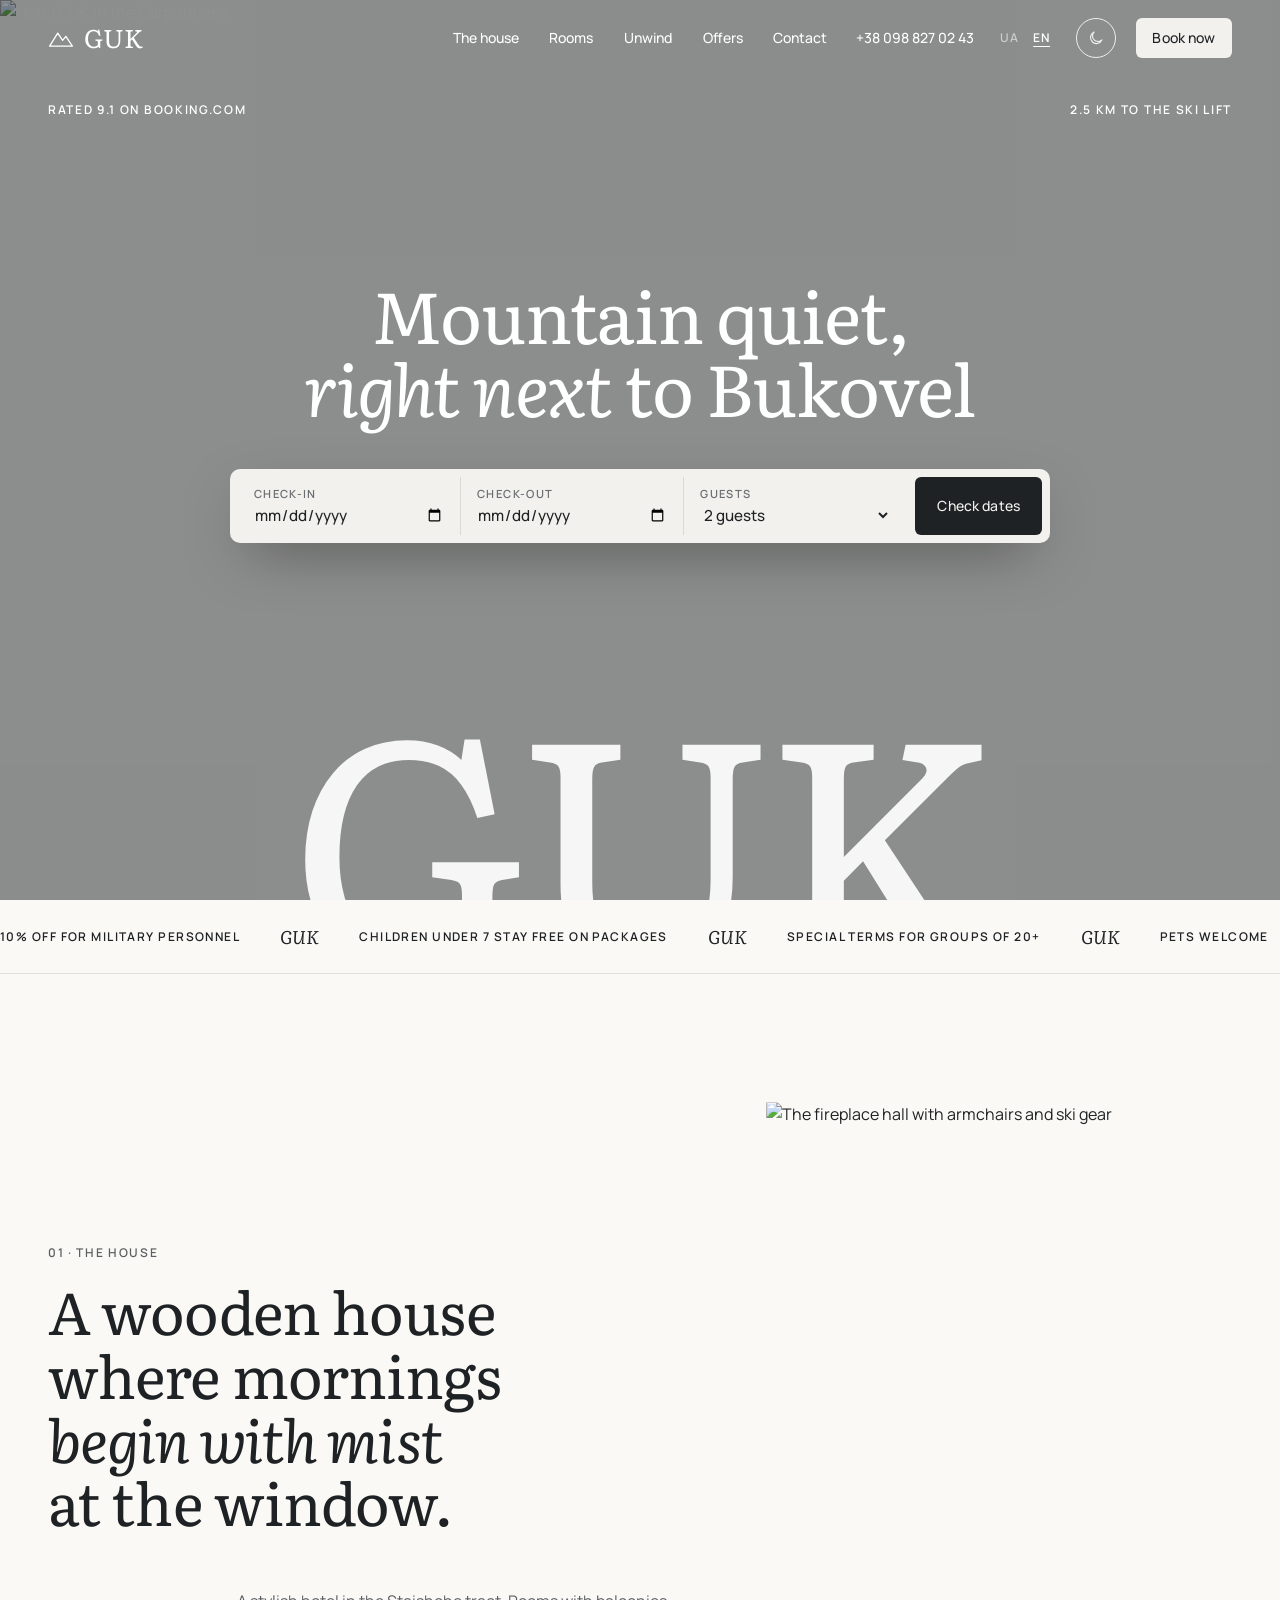
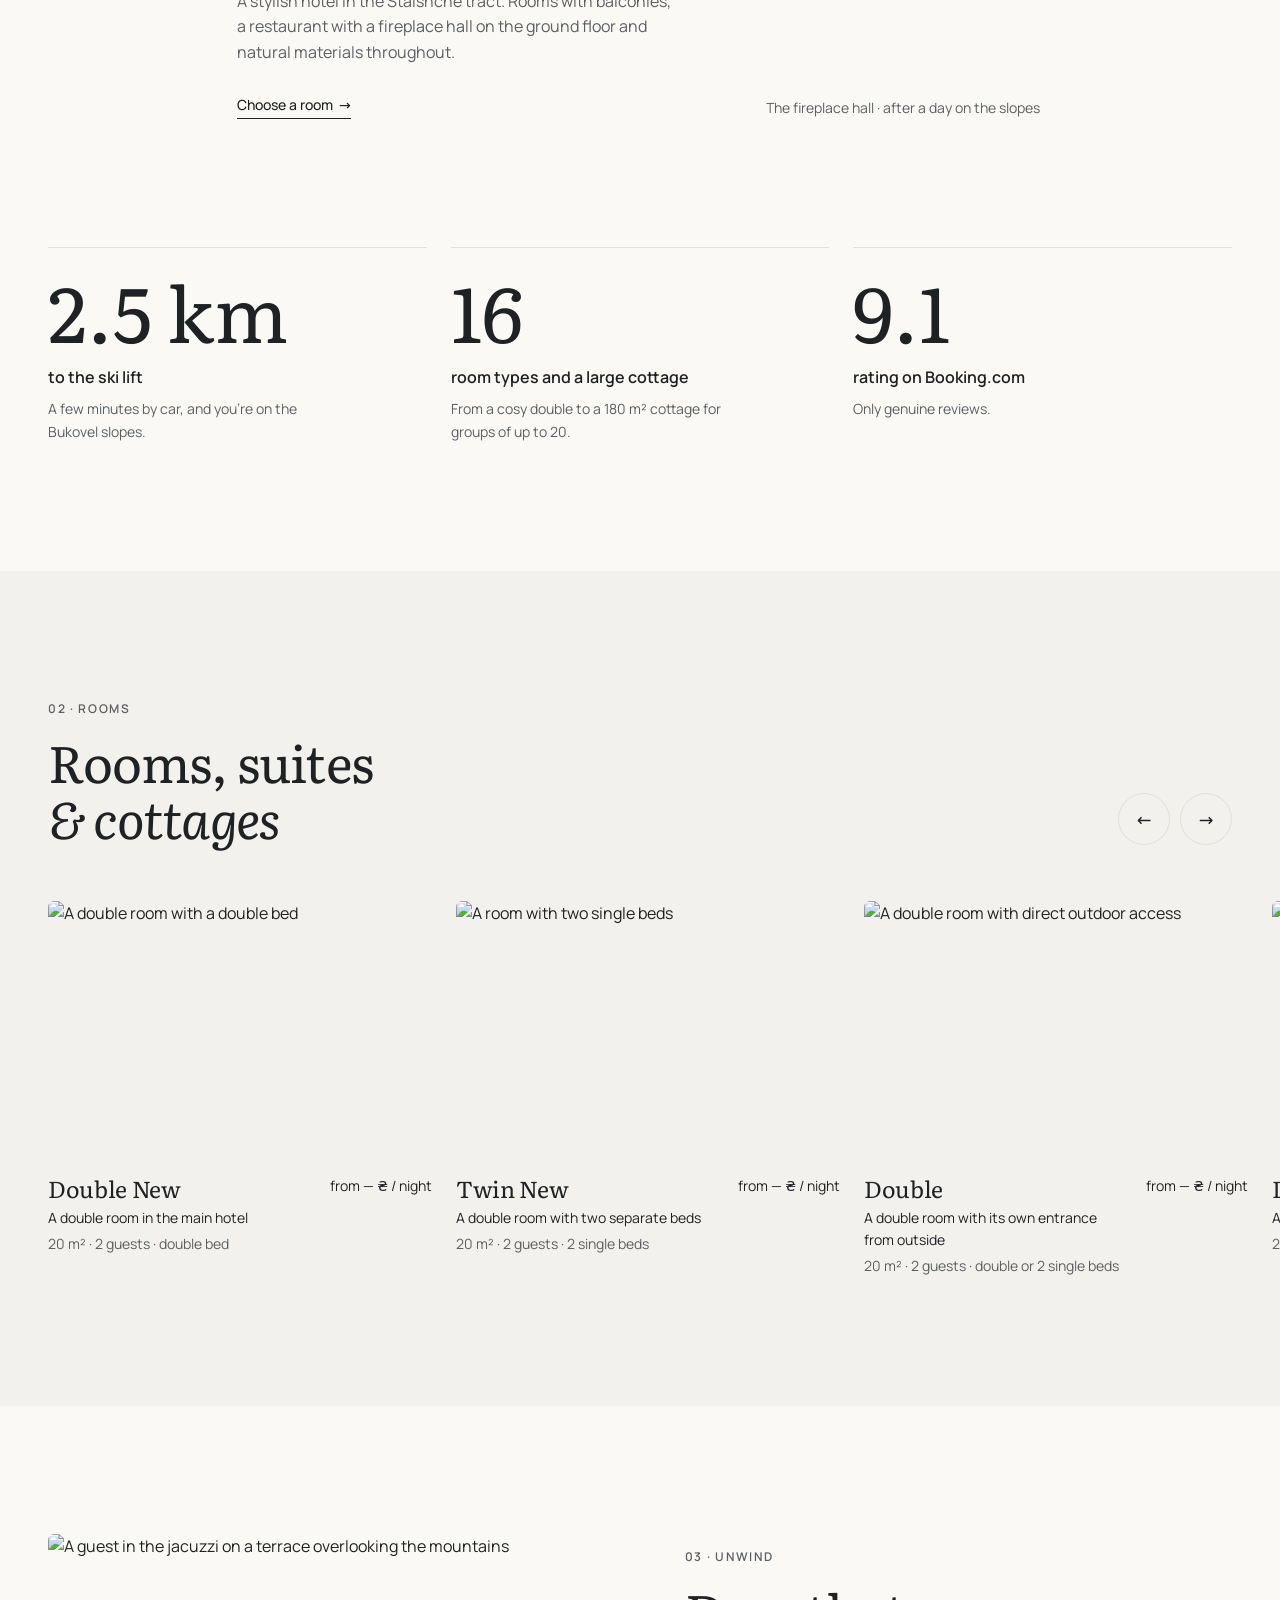
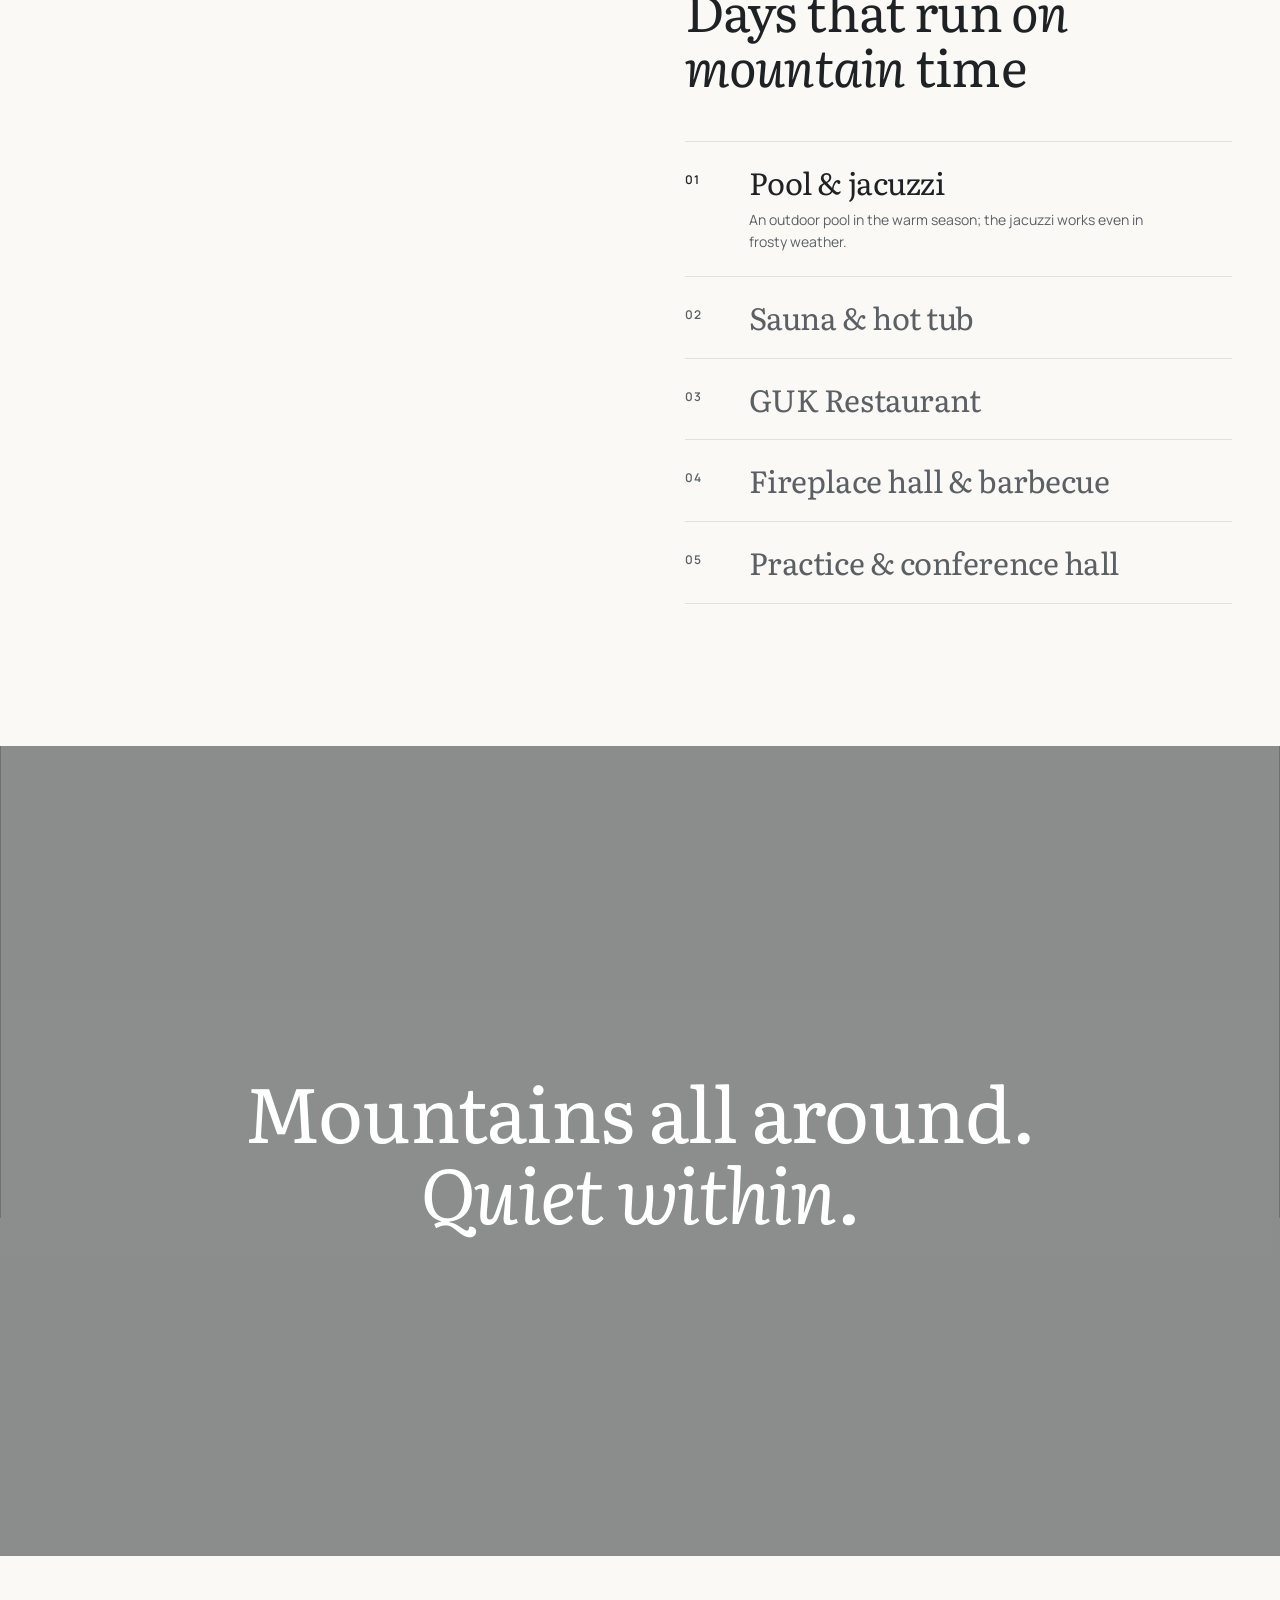
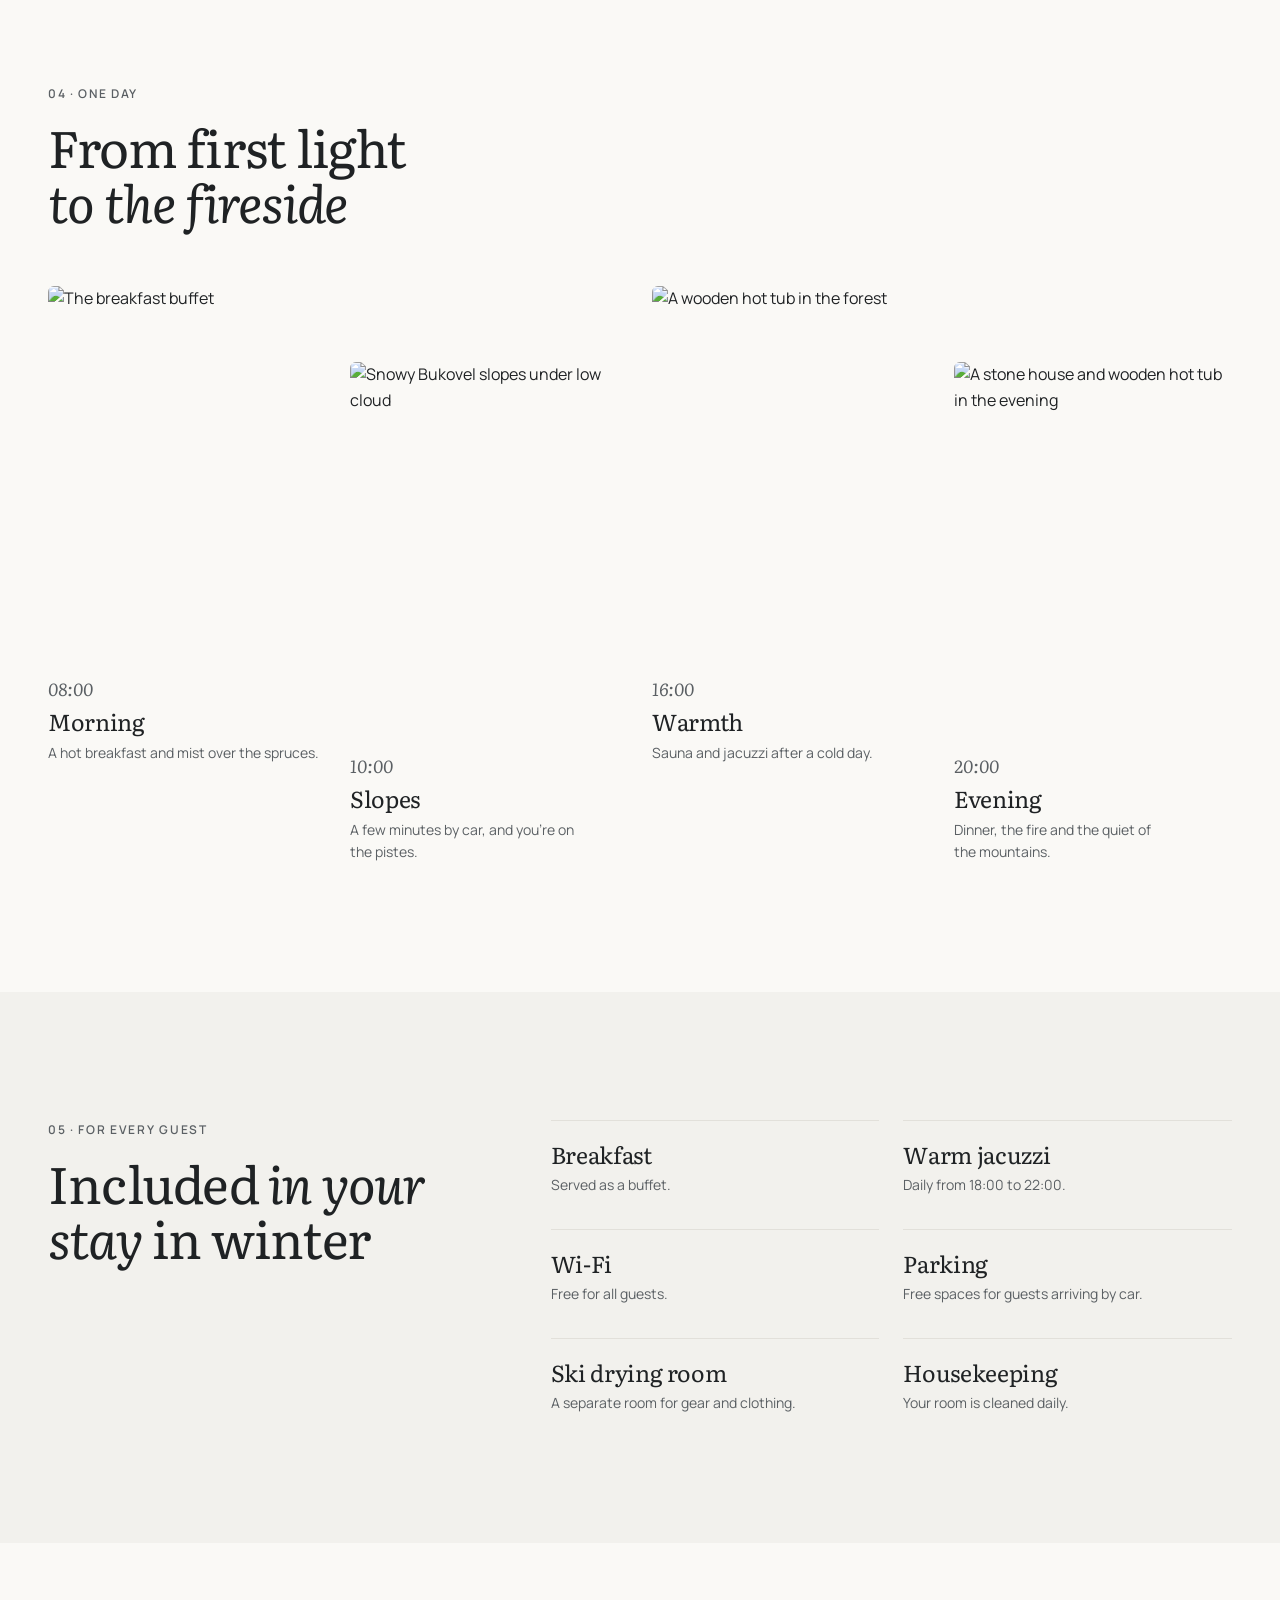
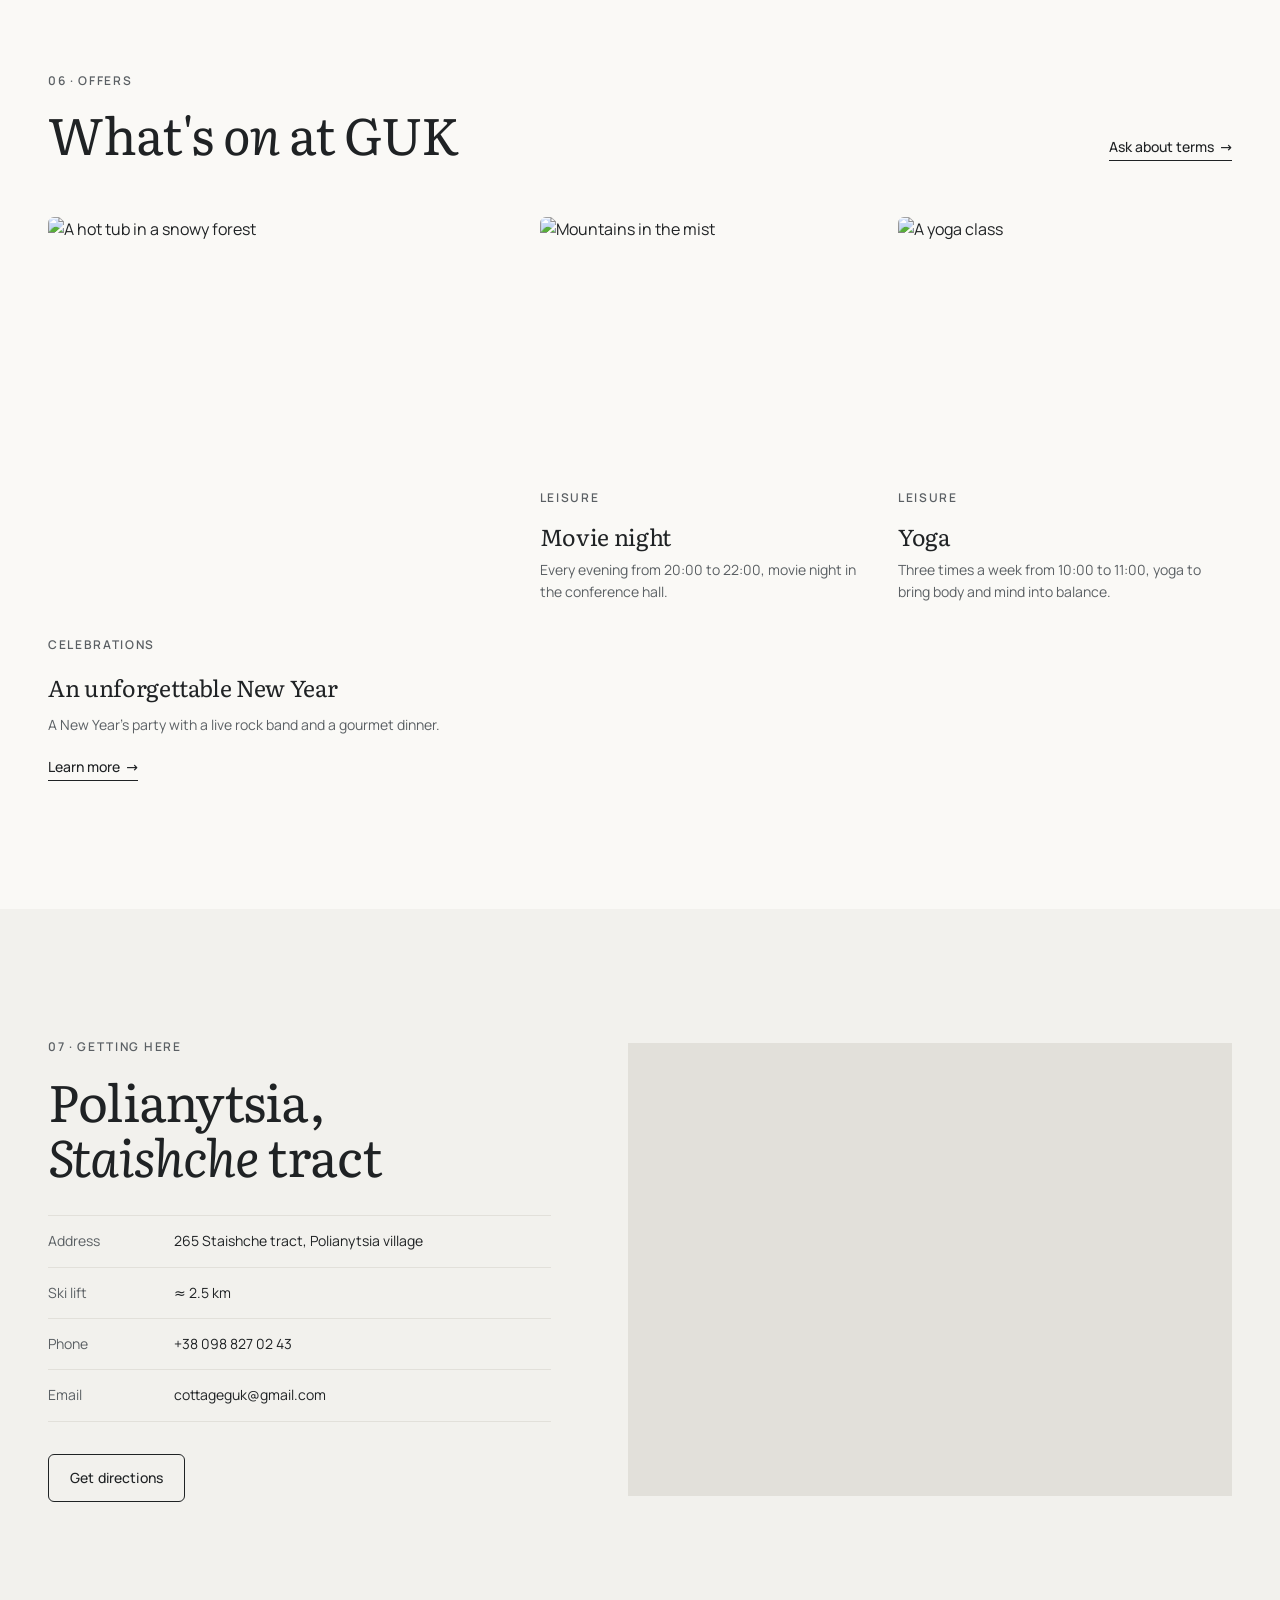
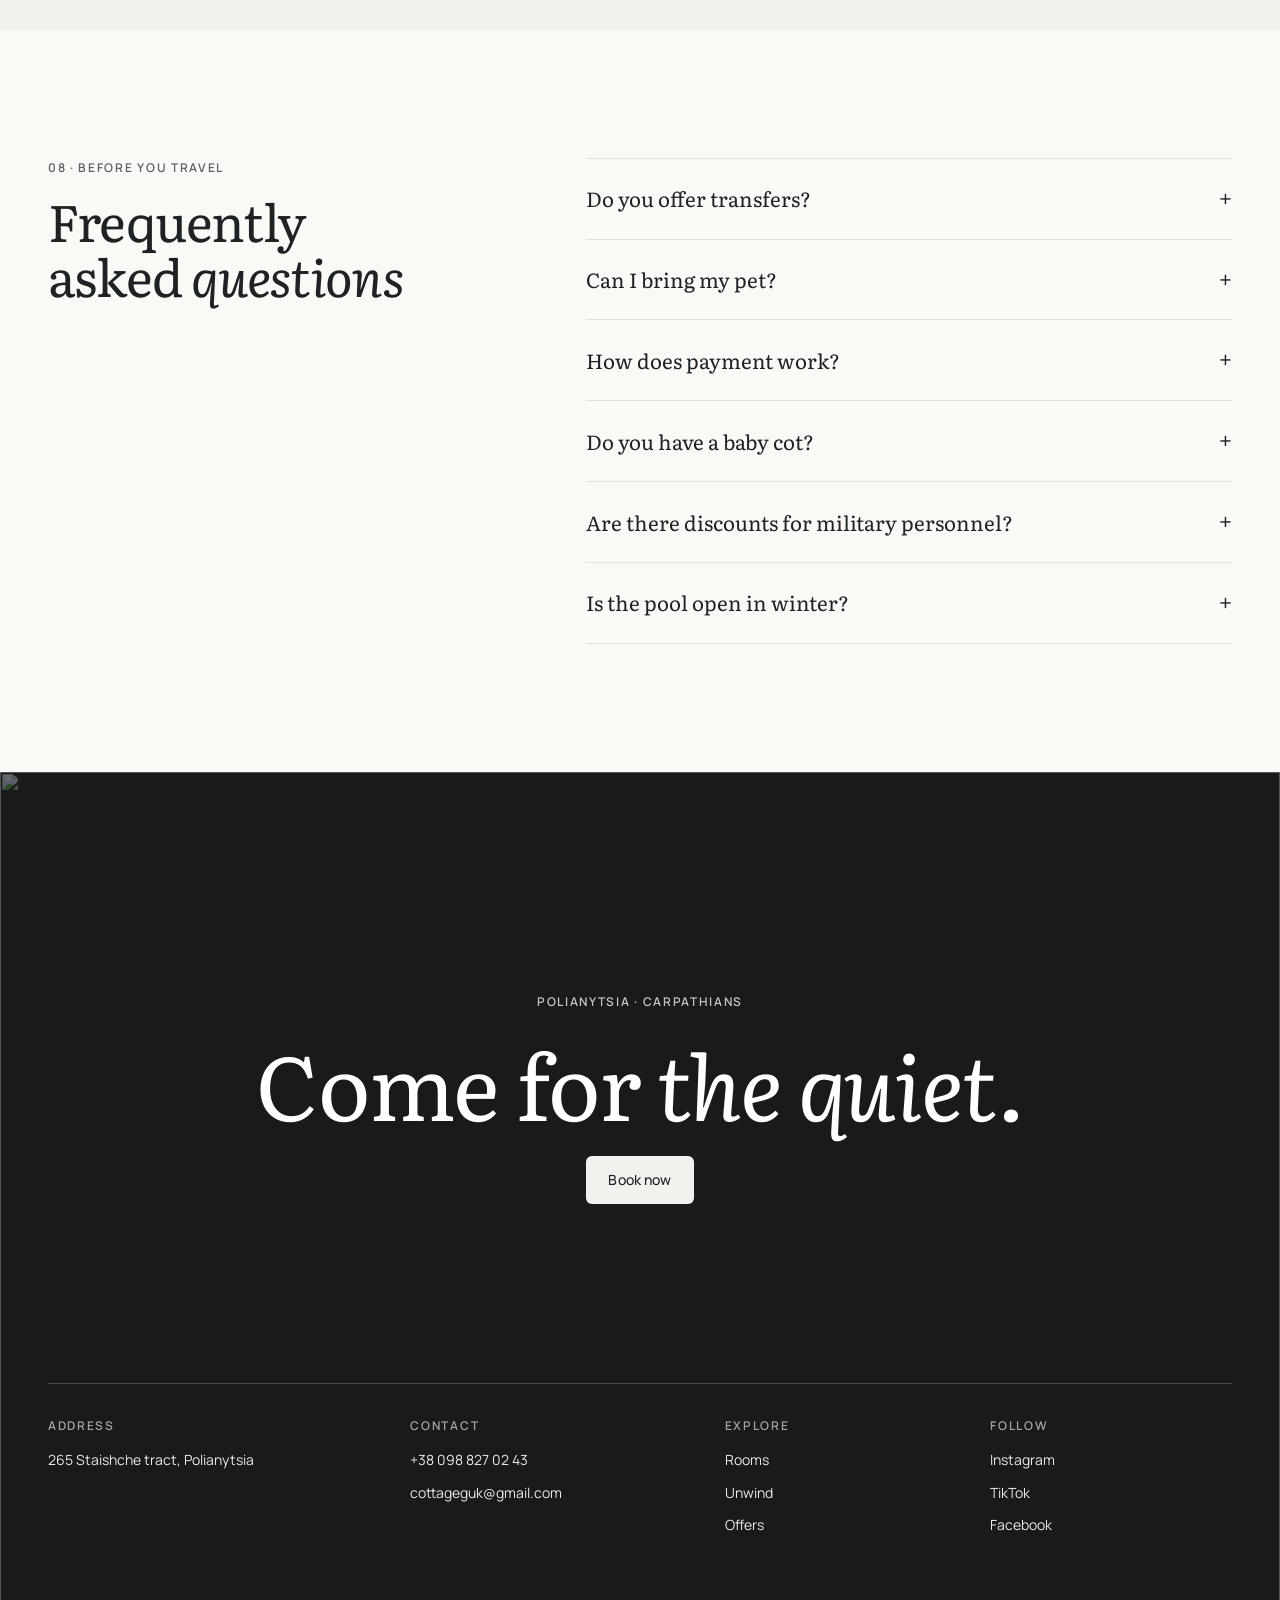
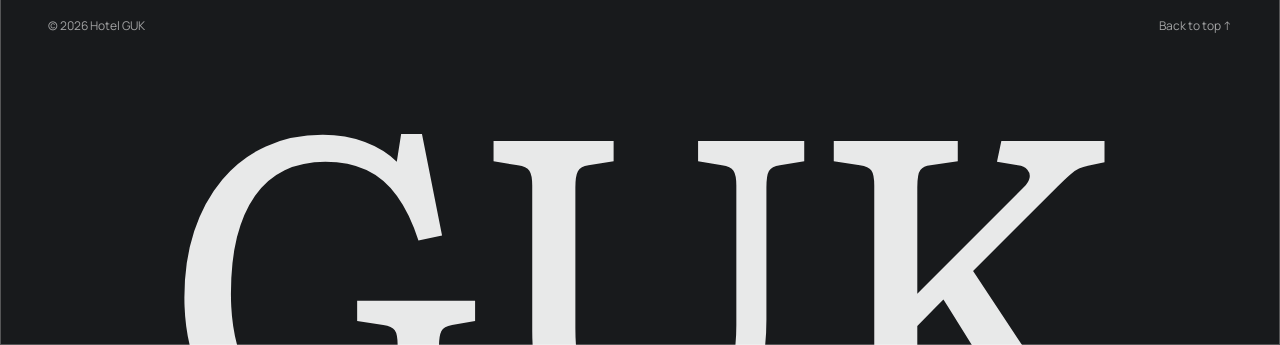
==== commit 8960921f: "Номери зі старого сайту, фото по папках категорій - 11 номерів з описами й фото зі guk-polyanica.com" ====
--- a/en/index.html
+++ b/en/index.html
@@ -146,7 +146,7 @@
       <div class="hero__media">
     <img
         class="hero__bg photo"
-        src="./images/MaidHeader.jpeg"
+        src="./images/hero/main.jpg"
         alt="Hotel GUK in the Carpathians"
         fetchpriority="high"
       >
@@ -241,7 +241,7 @@
           </div>
 
           <figure class="about__figure reveal reveal--image">
-            <img class="photo" src="./images/Fireplace.jpeg" alt="The fireplace hall with armchairs and ski gear" loading="lazy">
+            <img class="photo" src="./images/about/fireplace-hall.jpg" alt="The fireplace hall with armchairs and ski gear" loading="lazy">
             <figcaption>The fireplace hall · after a day on the slopes</figcaption>
           </figure>
         </div>
@@ -274,6 +274,9 @@
          Стилі: css/home.css → «04. НОМЕРИ»
          Логіка (стрілки, перетягування мишею): js/main.js → пункт 7
          Щоб додати номер — скопіюйте <article class="room">.
+         Фото кожного номера — в окремій папці images/rooms/назва-номера/:
+         1.jpg — головне фото, 2.jpg — з'являється при наведенні.
+         Описи взято зі старого сайту guk-polyanica.com.ua/rooms/
          TODO: вписати ціни.
          ===================================================== -->
     <section class="rooms section section--alt" id="rooms">
@@ -292,57 +295,156 @@
 
       <div class="rooms__track" data-rooms-track tabindex="0" aria-label="Rooms — scroll sideways">
 
-        <article class="room">
-          <div class="room__media">
-            <img class="photo" src="https://images.unsplash.com/photo-1631805991633-eb01749753af?auto=format&fit=crop&w=1000&q=80" alt="A bed with white linen and a wooden headboard" loading="lazy">
+        <!-- Номер: Double New · фото: images/rooms/double-new/ -->
+        <article class="room">
+          <div class="room__media">
+            <img class="photo" src="./images/rooms/double-new/1.jpg" alt="A double room with a double bed" loading="lazy">
+            <img class="photo room__photo-alt" src="./images/rooms/double-new/2.jpg" alt="" loading="lazy">
           </div>
           <div class="room__body">
             <h3>Double New</h3>
-            <p class="room__meta">20 m² · 2 guests · balcony</p>
-            <p class="room__price">from — ₴ / night</p>
-          </div>
-        </article>
-
-        <article class="room">
-          <div class="room__media">
-            <img class="photo" src="https://images.unsplash.com/photo-1786809611876-0f66ab8e1d6a?auto=format&fit=crop&w=1000&q=80" alt="A bed by a window overlooking the forest" loading="lazy">
+            <p class="room__desc">A double room in the main hotel</p>
+            <p class="room__meta">20 m² · 2 guests · double bed</p>
+            <p class="room__price">from — ₴ / night</p>
+          </div>
+        </article>
+
+        <!-- Номер: Twin New · фото: images/rooms/twin-new/ -->
+        <article class="room">
+          <div class="room__media">
+            <img class="photo" src="./images/rooms/twin-new/1.jpg" alt="A room with two single beds" loading="lazy">
+            <img class="photo room__photo-alt" src="./images/rooms/twin-new/2.jpg" alt="" loading="lazy">
+          </div>
+          <div class="room__body">
+            <h3>Twin New</h3>
+            <p class="room__desc">A double room with two separate beds</p>
+            <p class="room__meta">20 m² · 2 guests · 2 single beds</p>
+            <p class="room__price">from — ₴ / night</p>
+          </div>
+        </article>
+
+        <!-- Номер: Double · фото: images/rooms/double/ -->
+        <article class="room">
+          <div class="room__media">
+            <img class="photo" src="./images/rooms/double/1.jpg" alt="A double room with direct outdoor access" loading="lazy">
+            <img class="photo room__photo-alt" src="./images/rooms/double/2.jpg" alt="" loading="lazy">
+          </div>
+          <div class="room__body">
+            <h3>Double</h3>
+            <p class="room__desc">A double room with its own entrance from outside</p>
+            <p class="room__meta">20 m² · 2 guests · double or 2 single beds</p>
+            <p class="room__price">from — ₴ / night</p>
+          </div>
+        </article>
+
+        <!-- Номер: Double Cottage · фото: images/rooms/double-cottage/ -->
+        <article class="room">
+          <div class="room__media">
+            <img class="photo" src="./images/rooms/double-cottage/1.jpg" alt="A wood-panelled double room in the cottage" loading="lazy">
+            <img class="photo room__photo-alt" src="./images/rooms/double-cottage/2.jpg" alt="" loading="lazy">
+          </div>
+          <div class="room__body">
+            <h3>Double Cottage</h3>
+            <p class="room__desc">A double room in the cottage</p>
+            <p class="room__meta">20 m² · 2 guests · wooden interior</p>
+            <p class="room__price">from — ₴ / night</p>
+          </div>
+        </article>
+
+        <!-- Номер: Triple New · фото: images/rooms/triple-new/ -->
+        <article class="room">
+          <div class="room__media">
+            <img class="photo" src="./images/rooms/triple-new/1.jpg" alt="A triple room with a balcony" loading="lazy">
+            <img class="photo room__photo-alt" src="./images/rooms/triple-new/2.jpg" alt="" loading="lazy">
+          </div>
+          <div class="room__body">
+            <h3>Triple New</h3>
+            <p class="room__desc">A triple room with a balcony</p>
+            <p class="room__meta">25 m² · 3 guests · balcony</p>
+            <p class="room__price">from — ₴ / night</p>
+          </div>
+        </article>
+
+        <!-- Номер: Family Room · фото: images/rooms/family/ -->
+        <article class="room">
+          <div class="room__media">
+            <img class="photo" src="./images/rooms/family/1.jpg" alt="A two-room family room" loading="lazy">
+            <img class="photo room__photo-alt" src="./images/rooms/family/2.jpg" alt="" loading="lazy">
           </div>
           <div class="room__body">
             <h3>Family Room</h3>
-            <p class="room__meta">43 m² · 2 rooms</p>
-            <p class="room__price">from — ₴ / night</p>
-          </div>
-        </article>
-
-        <article class="room">
-          <div class="room__media">
-            <img class="photo" src="https://images.unsplash.com/photo-1705372334341-3780ebb7c97b?auto=format&fit=crop&w=1000&q=80" alt="A bed and lamp against a wooden wall" loading="lazy">
+            <p class="room__desc">Two rooms and a balcony, made for families</p>
+            <p class="room__meta">43 m² · 4 guests · 2 rooms</p>
+            <p class="room__price">from — ₴ / night</p>
+          </div>
+        </article>
+
+        <!-- Номер: Duplex · фото: images/rooms/duplex/ -->
+        <article class="room">
+          <div class="room__media">
+            <img class="photo" src="./images/rooms/duplex/1.jpg" alt="A two-level room with a staircase" loading="lazy">
+            <img class="photo room__photo-alt" src="./images/rooms/duplex/2.jpg" alt="" loading="lazy">
           </div>
           <div class="room__body">
             <h3>Duplex</h3>
+            <p class="room__desc">A two-level room</p>
             <p class="room__meta">45–50 m² · 4 guests · 2 levels</p>
             <p class="room__price">from — ₴ / night</p>
           </div>
         </article>
 
-        <article class="room">
-          <div class="room__media">
-            <img class="photo" src="https://images.unsplash.com/photo-1670914131570-61ef0c05e388?auto=format&fit=crop&w=1000&q=80" alt="A wood stove in a timber cabin" loading="lazy">
+        <!-- Номер: Quadruple · фото: images/rooms/quadruple/ -->
+        <article class="room">
+          <div class="room__media">
+            <img class="photo" src="./images/rooms/quadruple/1.jpg" alt="A room for four with two double beds" loading="lazy">
+            <img class="photo room__photo-alt" src="./images/rooms/quadruple/2.jpg" alt="" loading="lazy">
+          </div>
+          <div class="room__body">
+            <h3>Quadruple</h3>
+            <p class="room__desc">A single room that sleeps four</p>
+            <p class="room__meta">20 m² · 4 guests · 2 double beds</p>
+            <p class="room__price">from — ₴ / night</p>
+          </div>
+        </article>
+
+        <!-- Номер: Люкс із каміном · фото: images/rooms/suite-fireplace/ -->
+        <article class="room">
+          <div class="room__media">
+            <img class="photo" src="./images/rooms/suite-fireplace/1.jpg" alt="The fireplace in the suite" loading="lazy">
+            <img class="photo room__photo-alt" src="./images/rooms/suite-fireplace/2.jpg" alt="" loading="lazy">
           </div>
           <div class="room__body">
             <h3>Suite with Fireplace</h3>
-            <p class="room__meta">Cottage · 55 m² · 3 rooms</p>
-            <p class="room__price">from — ₴ / night</p>
-          </div>
-        </article>
-
-        <article class="room">
-          <div class="room__media">
-            <img class="photo" src="https://images.unsplash.com/photo-1741948924635-13a7ddbc6a05?auto=format&fit=crop&w=1000&q=80" alt="A cottage with lit windows in a snowy forest" loading="lazy">
+            <p class="room__desc">Two bedrooms and a lounge with a fireplace, in the cottage</p>
+            <p class="room__meta">55 m² · 4 guests · 3 rooms</p>
+            <p class="room__price">from — ₴ / night</p>
+          </div>
+        </article>
+
+        <!-- Номер: Мансардний · фото: images/rooms/attic/ -->
+        <article class="room">
+          <div class="room__media">
+            <img class="photo" src="./images/rooms/attic/1.jpg" alt="An attic room with wooden walls" loading="lazy">
+            <img class="photo room__photo-alt" src="./images/rooms/attic/2.jpg" alt="" loading="lazy">
+          </div>
+          <div class="room__body">
+            <h3>Attic Room</h3>
+            <p class="room__desc">A cosy room under the cottage roof</p>
+            <p class="room__meta">20 m² · 4 guests · 2 double beds</p>
+            <p class="room__price">from — ₴ / night</p>
+          </div>
+        </article>
+
+        <!-- Номер: Котедж повністю · фото: images/rooms/cottage/ -->
+        <article class="room">
+          <div class="room__media">
+            <img class="photo" src="./images/rooms/cottage/1.jpg" alt="A room in the cottage" loading="lazy">
+            <img class="photo room__photo-alt" src="./images/rooms/cottage/2.jpg" alt="" loading="lazy">
           </div>
           <div class="room__body">
             <h3>Whole Cottage</h3>
-            <p class="room__meta">180 m² · 8 rooms</p>
+            <p class="room__desc">The entire cottage, with a kitchen and fireplace</p>
+            <p class="room__meta">180 m² · up to 20 guests · 8 rooms</p>
             <p class="room__price">from — ₴ / night</p>
           </div>
         </article>
@@ -362,11 +464,11 @@
 
         <!-- Фото: усі лежать стопкою, видно лише активне -->
         <div class="experiences__media reveal reveal--image">
-          <img class="photo photo--bottom is-active" data-exp-image="0" src="./images/Jacuzzi.jpeg" alt="A guest in the jacuzzi on a terrace overlooking the mountains" loading="lazy">
-          <img class="photo" data-exp-image="1" src="./images/sauna-room.jpg" alt="A wooden sauna in warm light" loading="lazy">
-          <img class="photo photo--bottom" data-exp-image="2" src="./images/Restourant.jpeg" alt="A table set for a feast in the restaurant" loading="lazy">
-          <img class="photo" data-exp-image="3" src="./images/fireplace-evening.jpg" alt="An evening with a guitar by the fireplace" loading="lazy">
-          <img class="photo" data-exp-image="4" src="./images/Events/yoga.jpg" alt="Practice and conference hall" loading="lazy">
+          <img class="photo photo--bottom is-active" data-exp-image="0" src="./images/rest/jacuzzi.jpg" alt="A guest in the jacuzzi on a terrace overlooking the mountains" loading="lazy">
+          <img class="photo" data-exp-image="1" src="./images/rest/sauna.jpg" alt="A wooden sauna in warm light" loading="lazy">
+          <img class="photo photo--bottom" data-exp-image="2" src="./images/rest/restaurant.jpg" alt="A table set for a feast in the restaurant" loading="lazy">
+          <img class="photo" data-exp-image="3" src="./images/rest/fireplace-evening.jpg" alt="An evening with a guitar by the fireplace" loading="lazy">
+          <img class="photo" data-exp-image="4" src="./images/leisure/yoga.jpg" alt="Practice and conference hall" loading="lazy">
         </div>
 
         <div class="experiences__content">
@@ -445,13 +547,13 @@
 
         <ol class="day__grid">
           <li class="moment reveal">
-            <div class="moment__media"><img class="photo" src="./images/Breakfast.jpeg" alt="The breakfast buffet" loading="lazy"></div>
+            <div class="moment__media"><img class="photo" src="./images/day/breakfast.jpg" alt="The breakfast buffet" loading="lazy"></div>
             <span class="moment__time">08:00</span>
             <h3>Morning</h3>
             <p>A hot breakfast and mist over the spruces.</p>
           </li>
           <li class="moment reveal">
-            <div class="moment__media"><img class="photo" src="./images/ski-slopes.jpg" alt="Snowy Bukovel slopes under low cloud" loading="lazy"></div>
+            <div class="moment__media"><img class="photo" src="./images/day/ski-slopes.jpg" alt="Snowy Bukovel slopes under low cloud" loading="lazy"></div>
             <span class="moment__time">10:00</span>
             <h3>Slopes</h3>
             <p>A few minutes by car, and you're on the pistes.</p>
@@ -529,7 +631,7 @@
           </article>
 
           <article class="offer reveal">
-            <div class="offer__media"><img class="photo" src="./images/Events/yoga.jpg" alt="A yoga class" loading="lazy"></div>
+            <div class="offer__media"><img class="photo" src="./images/leisure/yoga.jpg" alt="A yoga class" loading="lazy"></div>
             <span class="label">Leisure</span>
             <h3>Yoga</h3>
             <p>Three times a week from 10:00 to 11:00, yoga to bring body and mind into balance.</p>
--- a/css/home.css
+++ b/css/home.css
@@ -368,21 +368,34 @@
 }
 
 .room {
-  flex: 0 0 clamp(280px, 34vw, 480px);
+  flex: 0 0 clamp(280px, 30vw, 440px);
   scroll-snap-align: start;
 }
 
+/* Фото номерів горизонтальні (770×450), тому рамка теж горизонтальна —
+   так фото не обрізаються й не розмиваються */
 .room__media {
+  position: relative;
   overflow: hidden;
-  aspect-ratio: 4 / 5;
+  aspect-ratio: 3 / 2;
   border-radius: var(--radius);
 }
 
 .room__media img {
-  transition: transform 1s var(--ease);
+  transition: transform 1s var(--ease), opacity 0.6s var(--ease);
 }
 .room:hover .room__media img {
   transform: scale(1.05);
+}
+
+/* Друге фото лежить поверх першого і з'являється при наведенні */
+.room__photo-alt {
+  position: absolute;
+  inset: 0;
+  opacity: 0;
+}
+.room:hover .room__photo-alt {
+  opacity: 1;
 }
 
 .room__body {
@@ -392,15 +405,19 @@
   padding-top: 18px;
 }
 
+.room__desc,
 .room__meta {
   grid-column: 1;
   font-size: var(--fs-small);
+}
+
+.room__meta {
   color: var(--color-muted);
 }
 
 .room__price {
   grid-column: 2;
-  grid-row: 1 / span 2;
+  grid-row: 1 / span 3;
   align-self: start;
   font-size: var(--fs-small);
   white-space: nowrap;
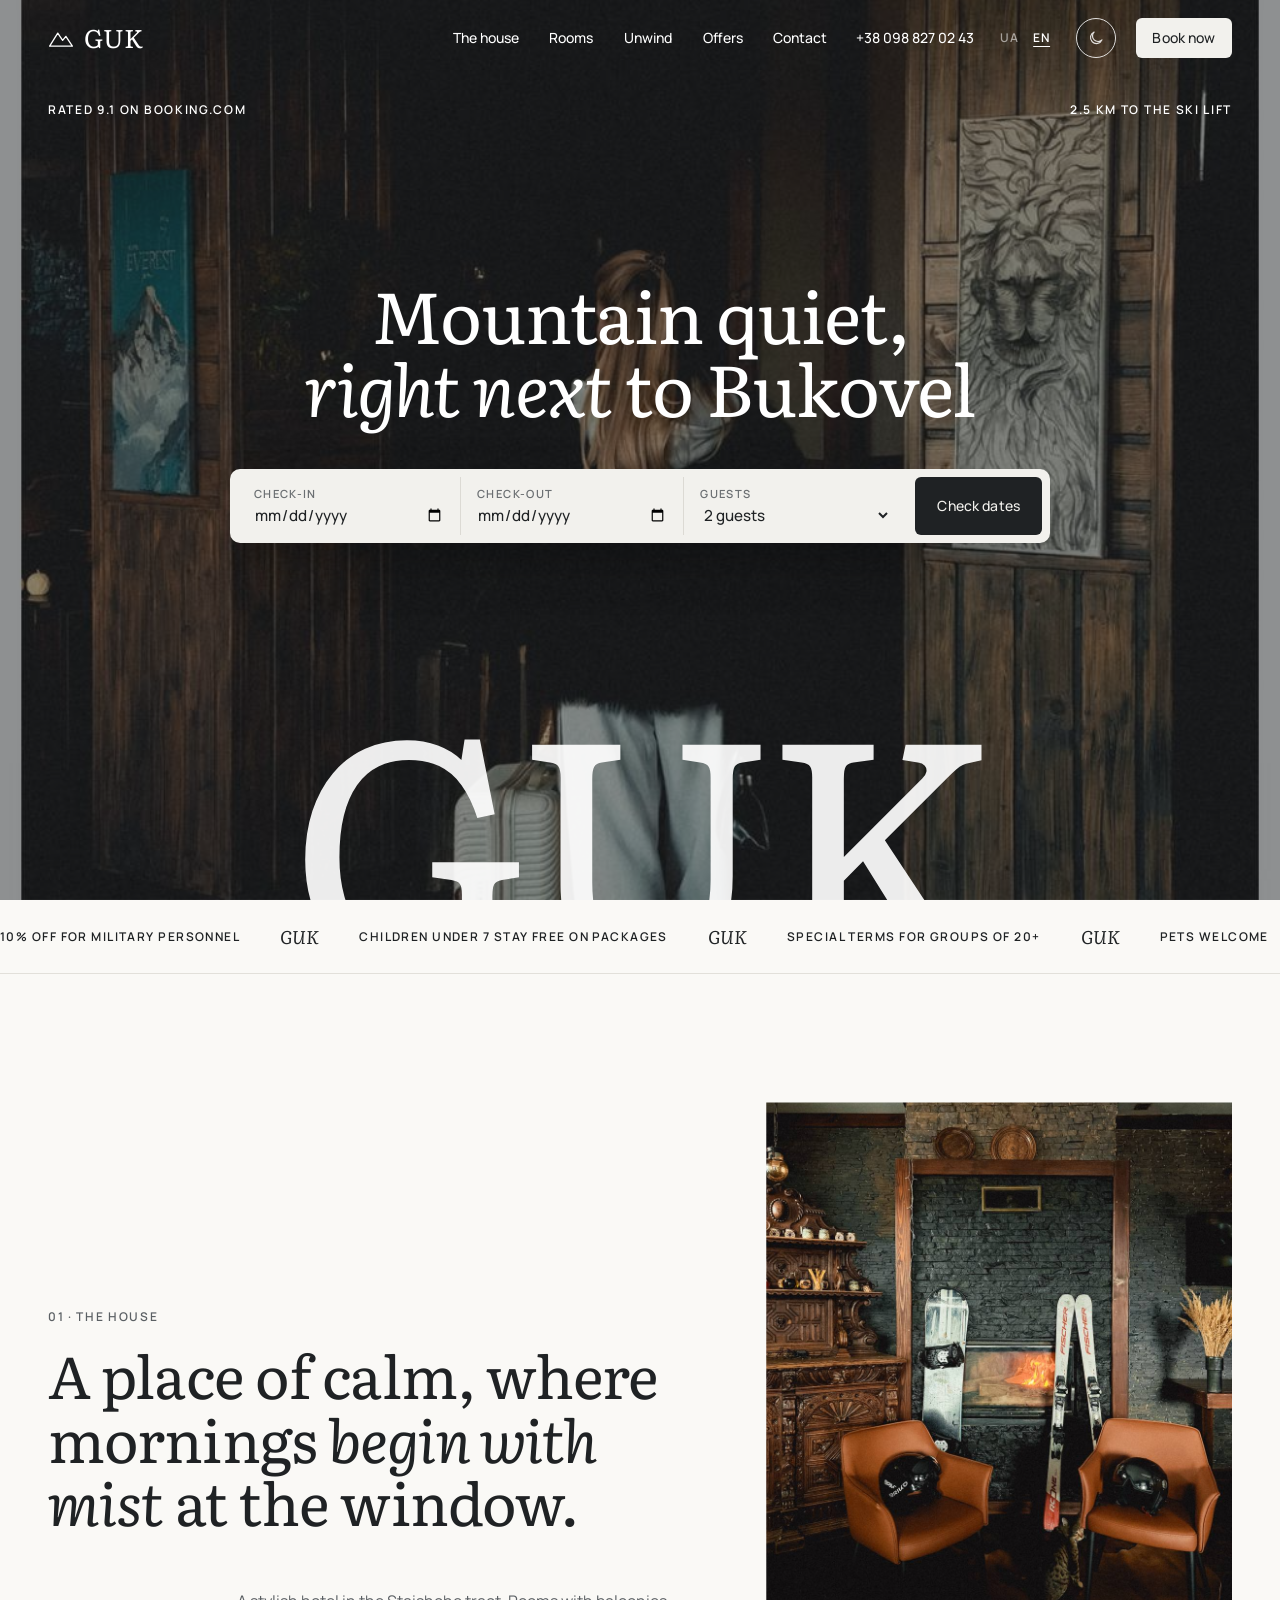
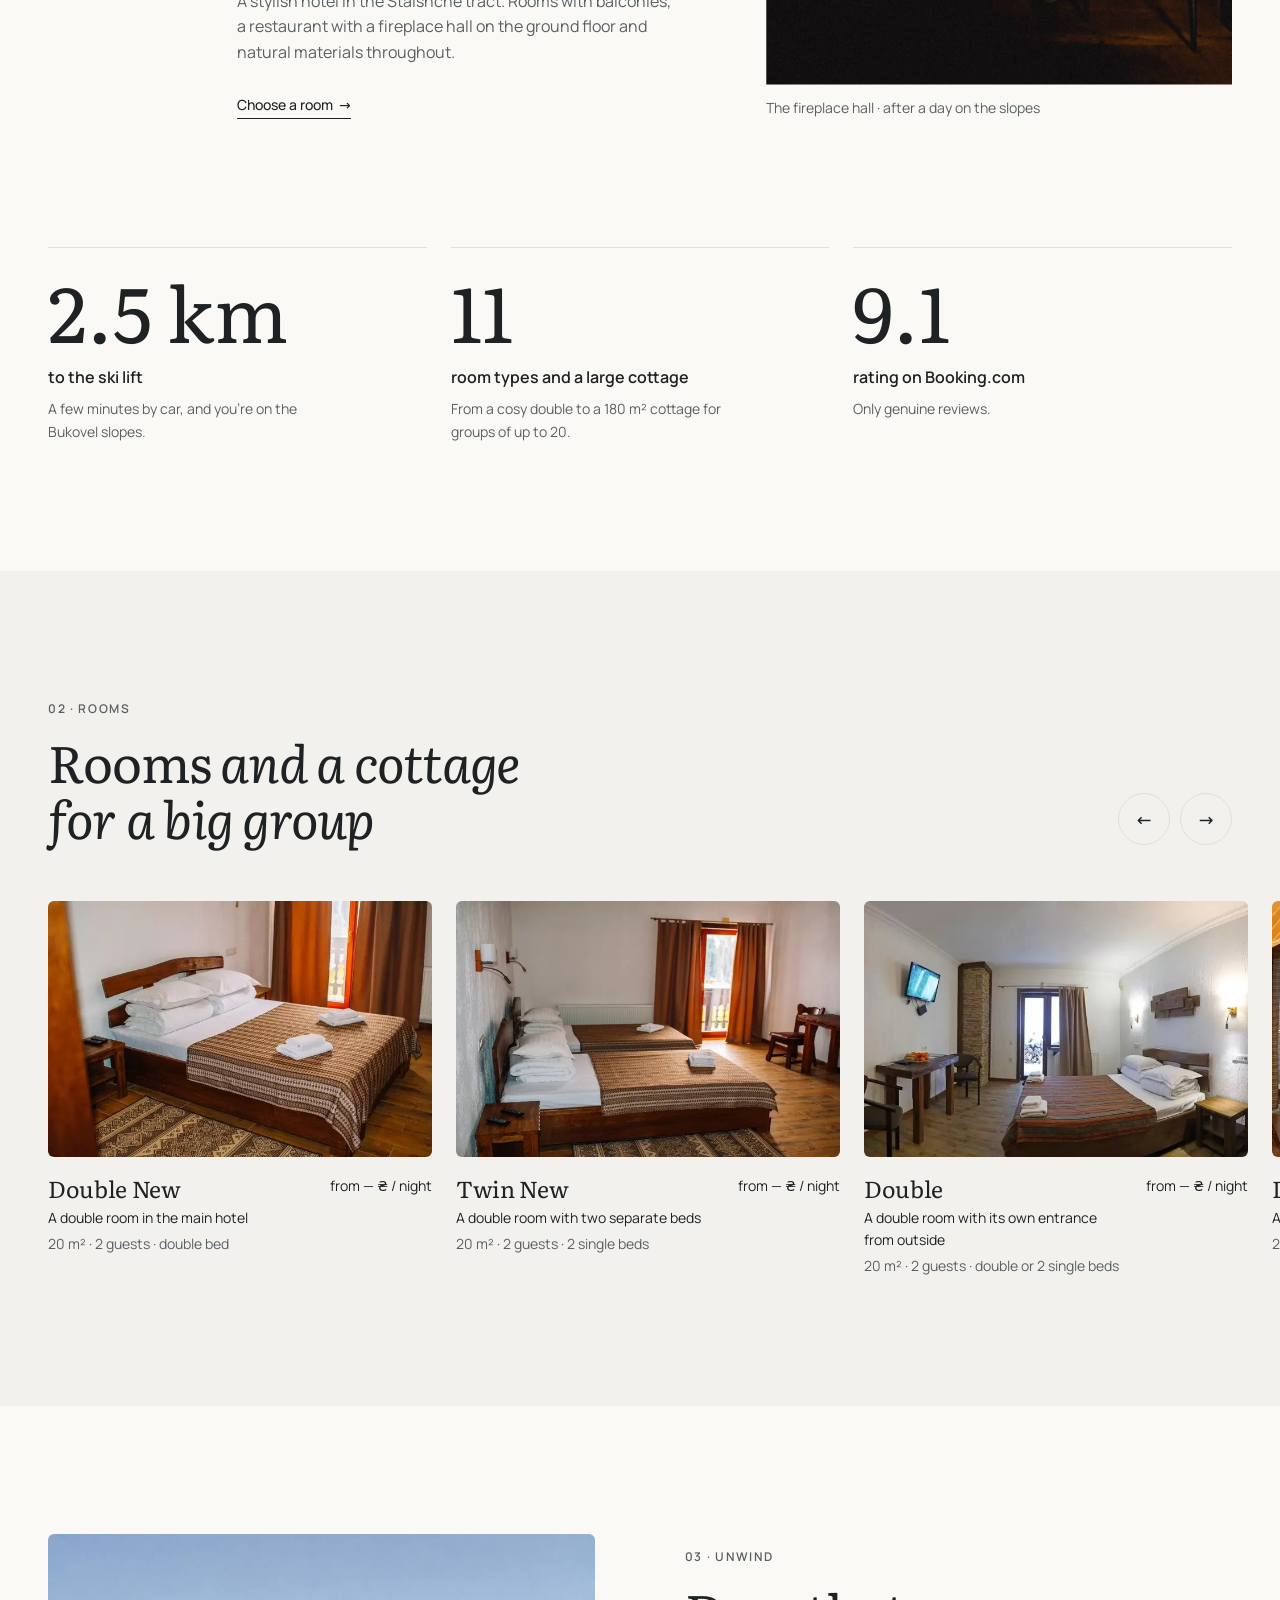
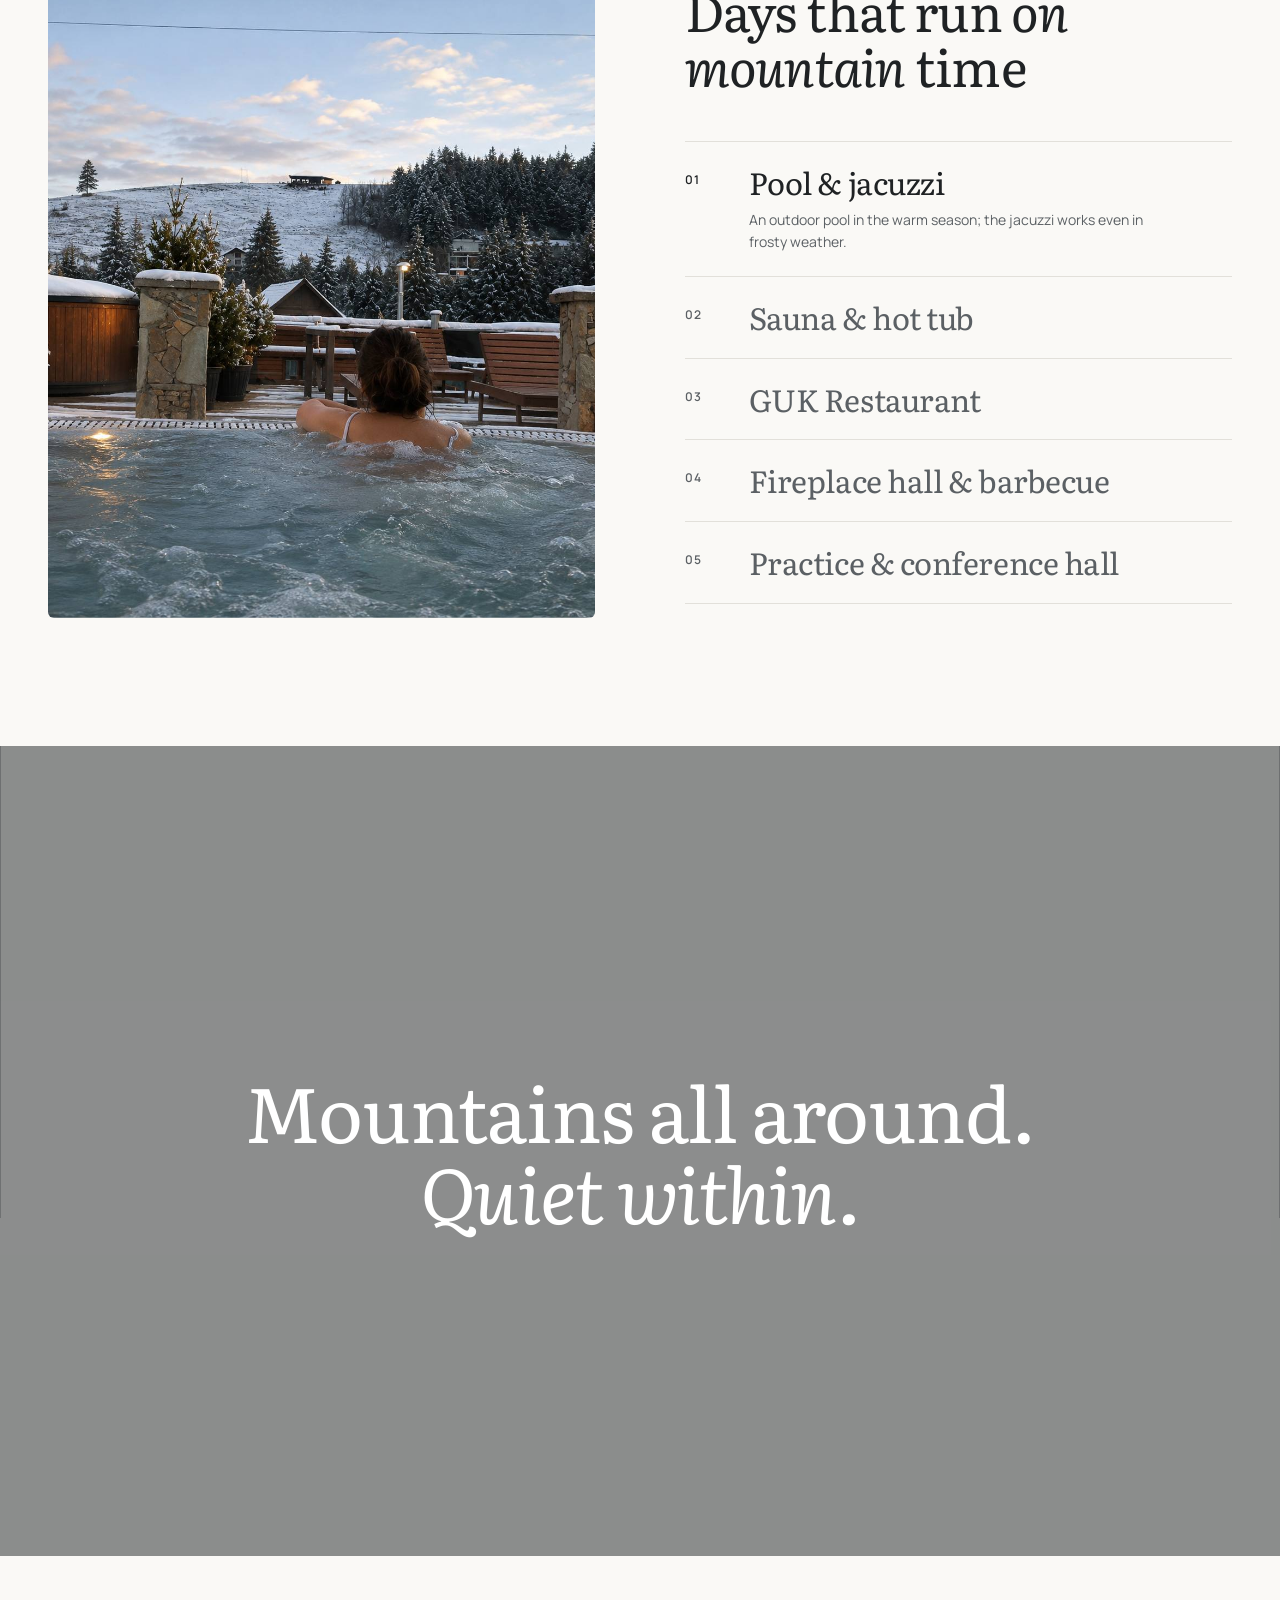
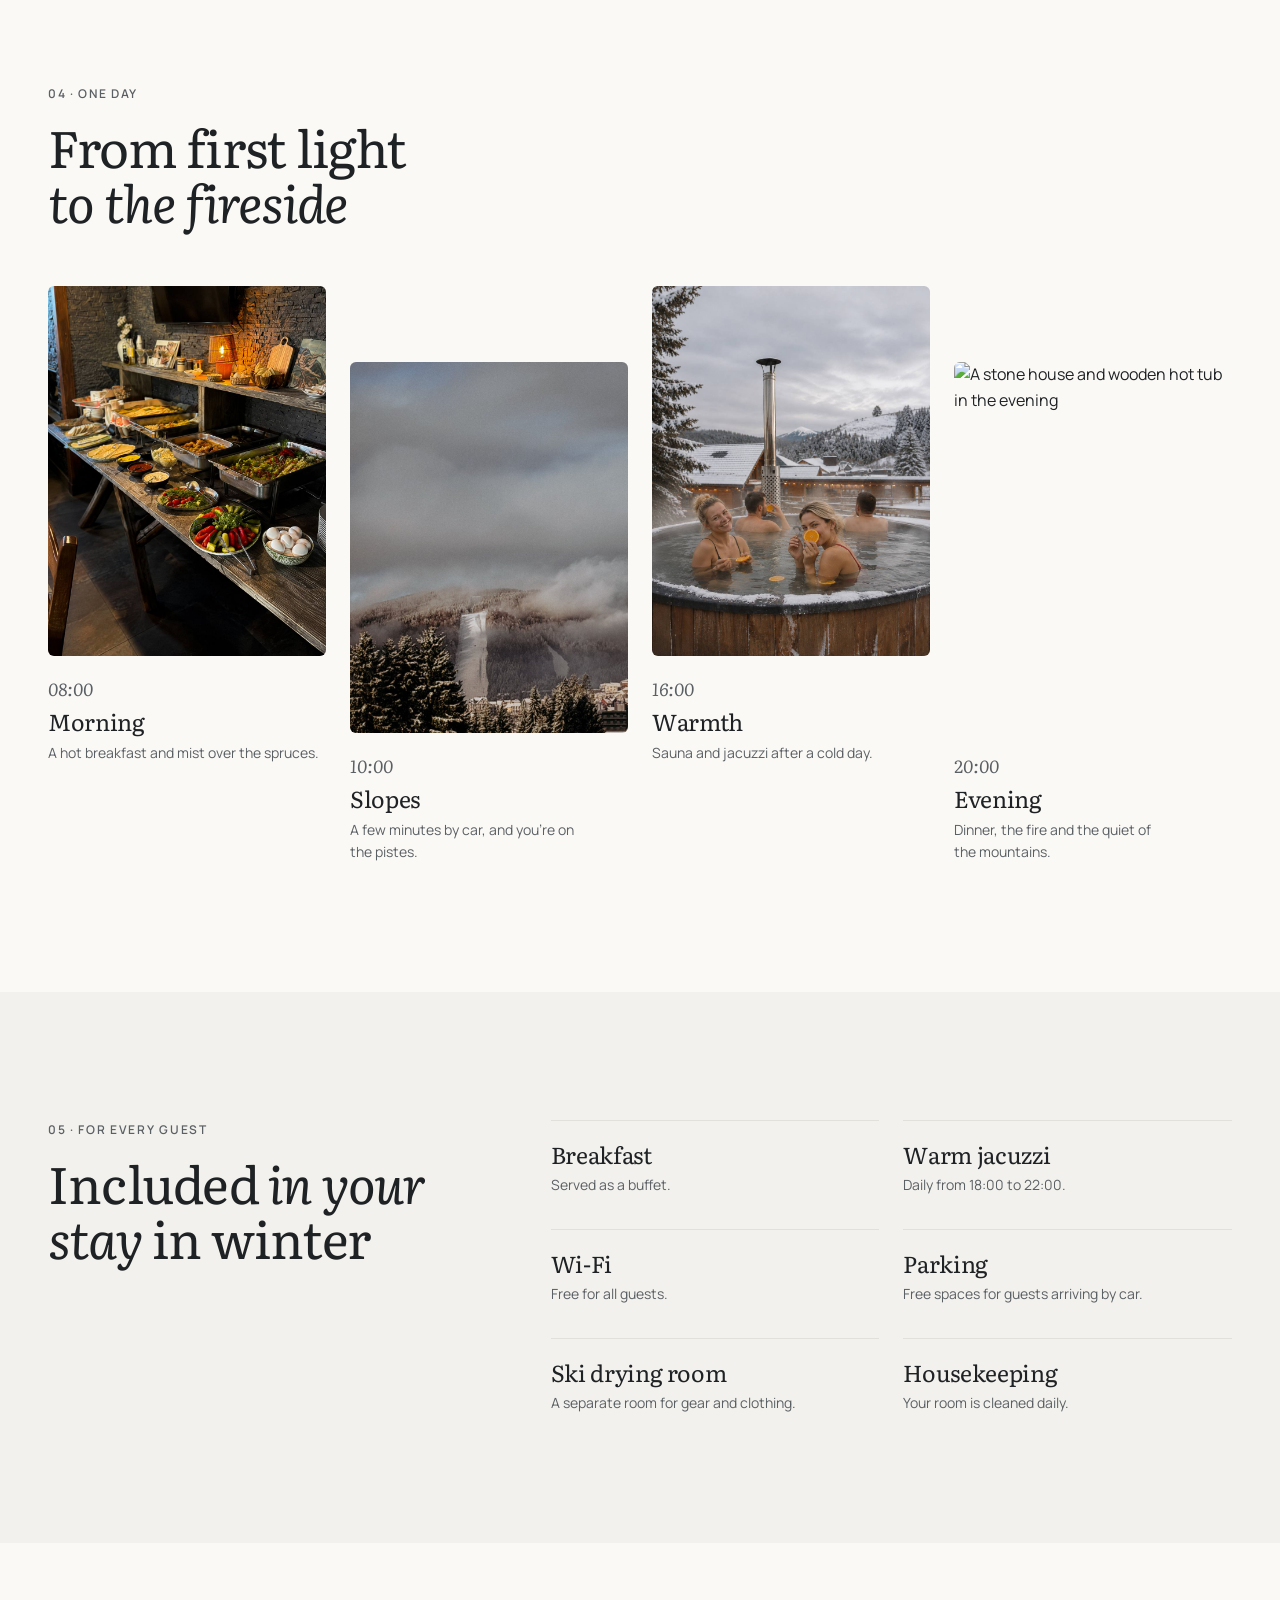
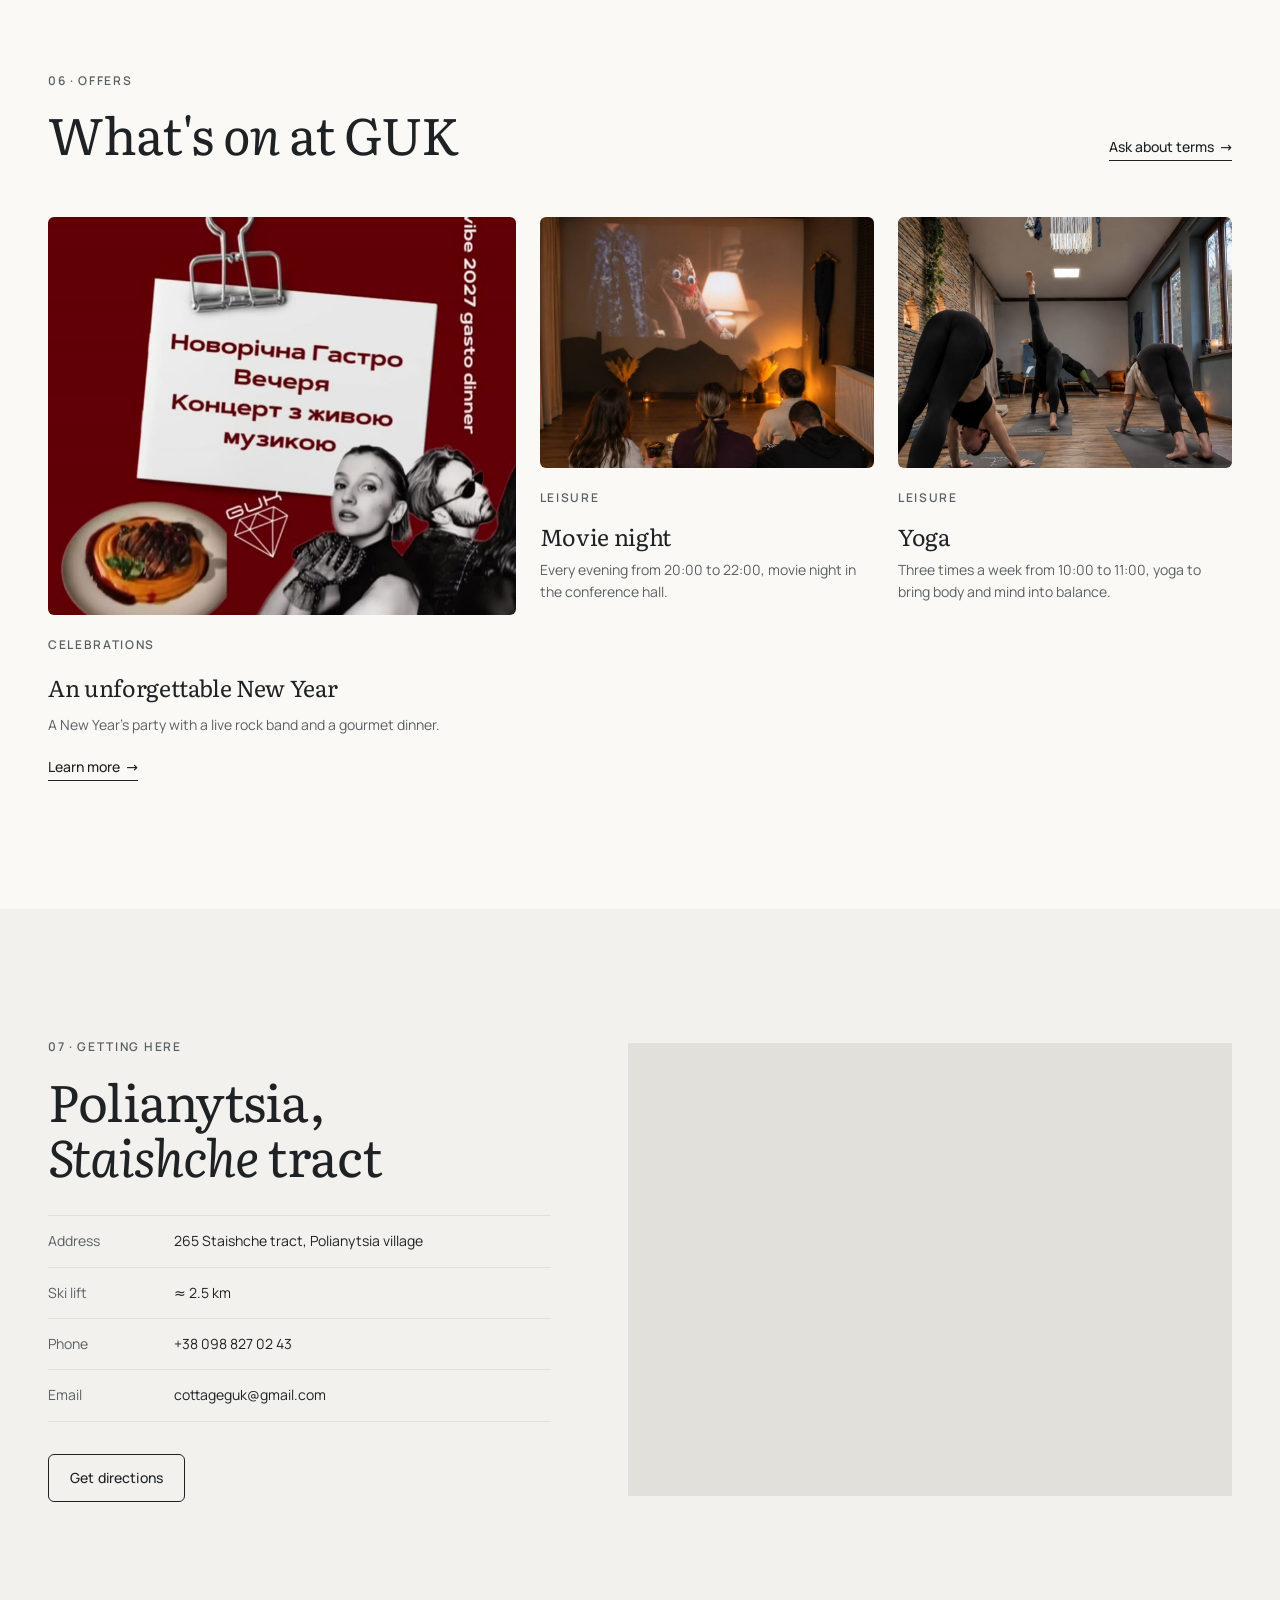
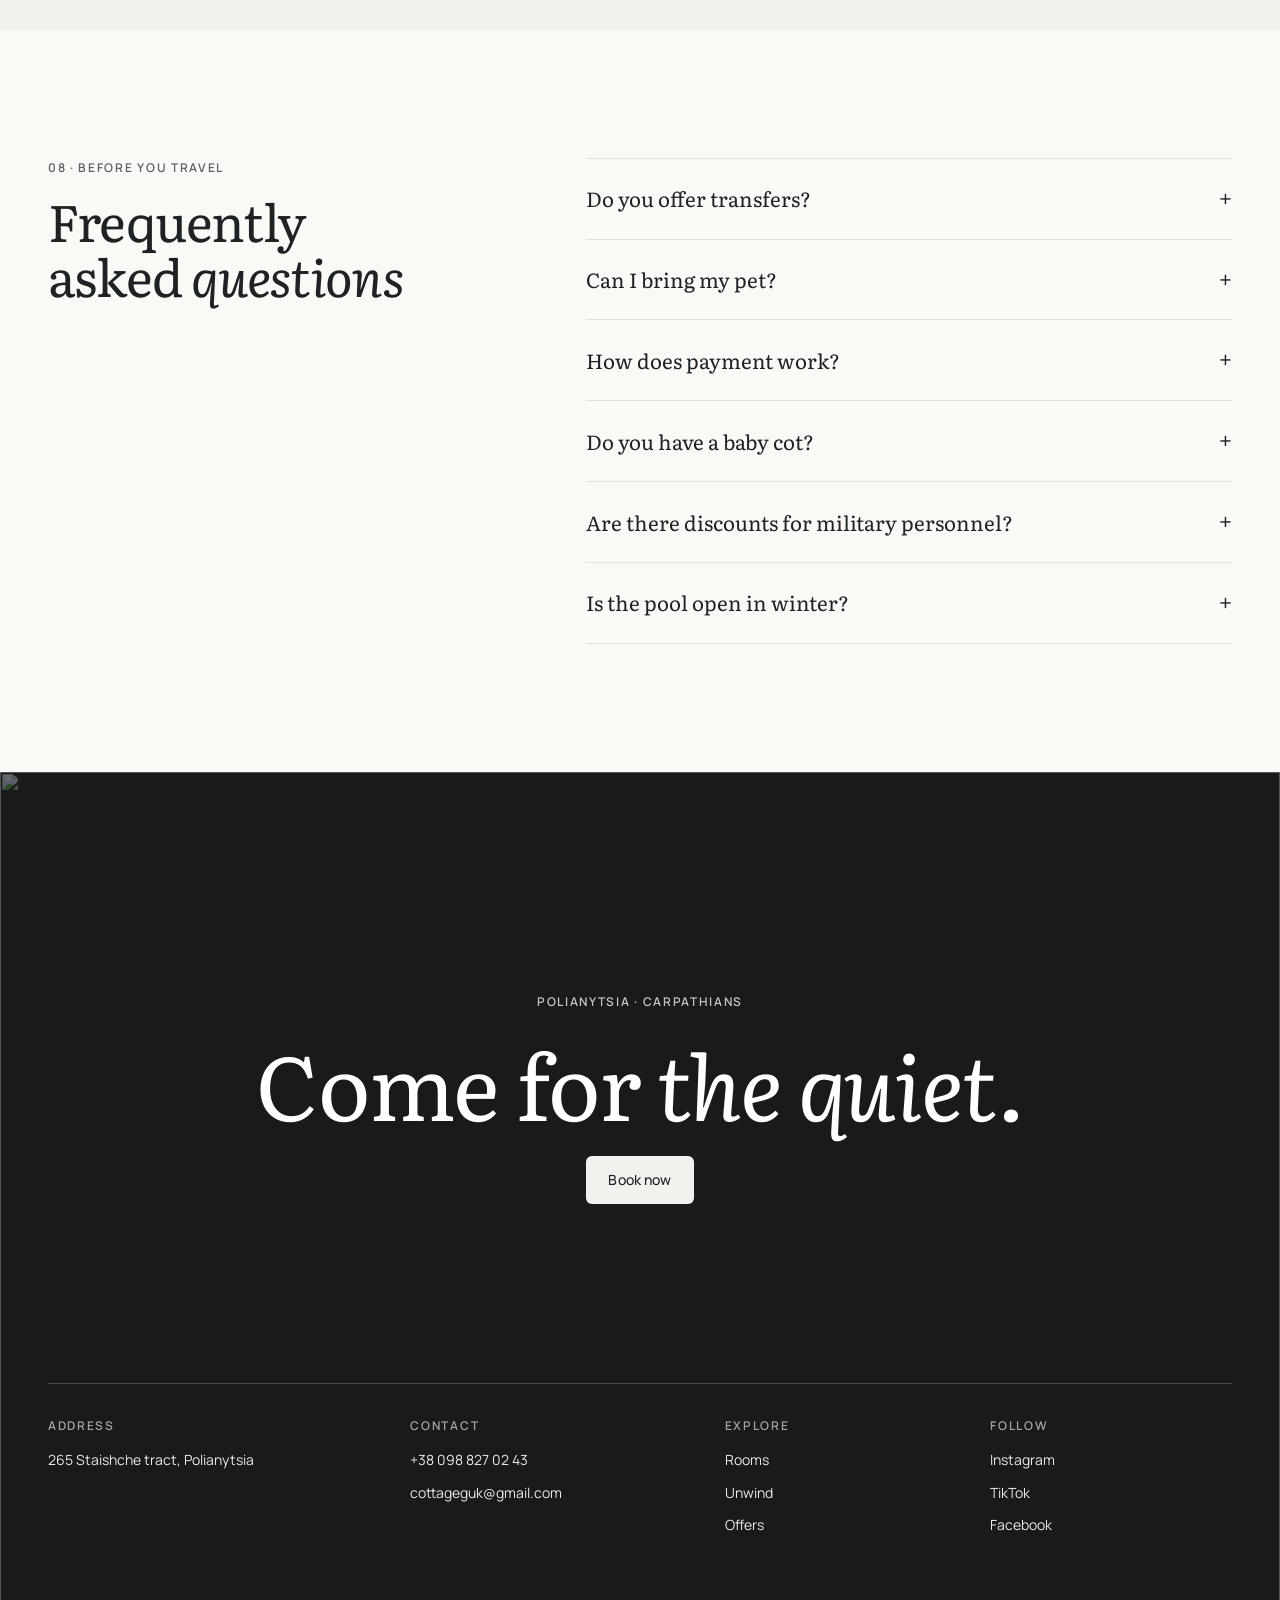
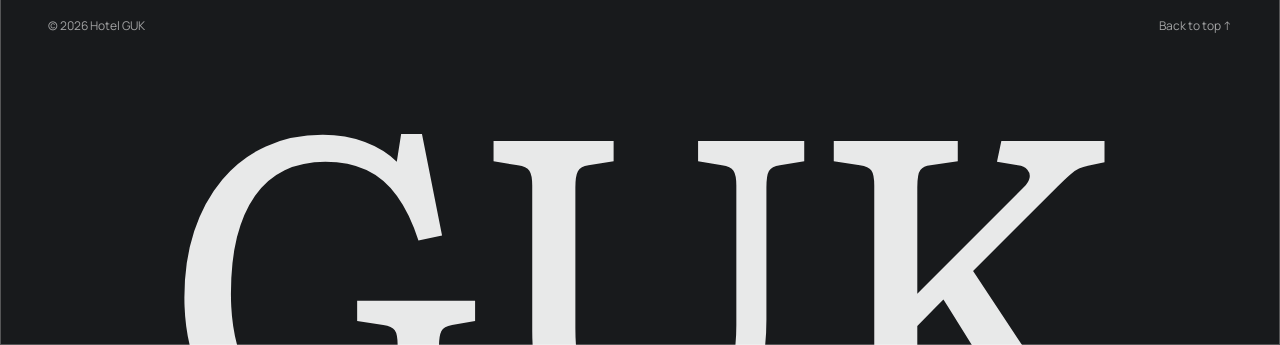
==== commit 8448632e: "Відео Нового року як гіфка, виправлено «Відпочинок» на телефоні - NewYear.MOV (1,5 МБ, зі звуком) → " ====
--- a/en/index.html
+++ b/en/index.html
@@ -146,7 +146,7 @@
       <div class="hero__media">
     <img
         class="hero__bg photo"
-        src="./images/hero/main.jpg"
+        src="../images/hero/main.jpg"
         alt="Hotel GUK in the Carpathians"
         fetchpriority="high"
       >
@@ -231,7 +231,7 @@
         <div class="about__grid">
           <div class="about__text">
             <span class="label reveal">01 · The house</span>
-            <h2 class="about__title reveal">A wooden house where mornings <em>begin with mist</em> at the window.</h2>
+            <h2 class="about__title reveal">A place of calm, where mornings <em>begin with mist</em> at the window.</h2>
             <div class="about__copy reveal">
               <p>
                 A stylish hotel in the Staishche tract. Rooms with balconies, a restaurant with a fireplace hall on the ground floor and natural materials throughout.
@@ -241,7 +241,7 @@
           </div>
 
           <figure class="about__figure reveal reveal--image">
-            <img class="photo" src="./images/about/fireplace-hall.jpg" alt="The fireplace hall with armchairs and ski gear" loading="lazy">
+            <img class="photo" src="../images/about/fireplace-hall.jpg" alt="The fireplace hall with armchairs and ski gear" loading="lazy">
             <figcaption>The fireplace hall · after a day on the slopes</figcaption>
           </figure>
         </div>
@@ -254,7 +254,7 @@
             <p>A few minutes by car, and you're on the Bukovel slopes.</p>
           </div>
           <div class="stats__item reveal">
-            <dd>16</dd>
+            <dd>11</dd>
             <dt>room types and a large cottage</dt>
             <p>From a cosy double to a 180 m² cottage for groups of up to 20.</p>
           </div>
@@ -284,7 +284,7 @@
         <div class="section-head">
           <div>
             <span class="label reveal">02 · Rooms</span>
-            <h2 class="reveal">Rooms, suites <em>&amp; cottages</em></h2>
+            <h2 class="reveal">Rooms <em>and a cottage for a big group</em></h2>
           </div>
           <div class="rooms__nav reveal">
             <button class="round-btn" type="button" data-rooms-prev aria-label="Previous room">←</button>
@@ -298,8 +298,8 @@
         <!-- Номер: Double New · фото: images/rooms/double-new/ -->
         <article class="room">
           <div class="room__media">
-            <img class="photo" src="./images/rooms/double-new/1.jpg" alt="A double room with a double bed" loading="lazy">
-            <img class="photo room__photo-alt" src="./images/rooms/double-new/2.jpg" alt="" loading="lazy">
+            <img class="photo" src="../images/rooms/double-new/1.jpg" alt="A double room with a double bed" loading="lazy">
+            <img class="photo room__photo-alt" src="../images/rooms/double-new/2.jpg" alt="" loading="lazy">
           </div>
           <div class="room__body">
             <h3>Double New</h3>
@@ -312,8 +312,8 @@
         <!-- Номер: Twin New · фото: images/rooms/twin-new/ -->
         <article class="room">
           <div class="room__media">
-            <img class="photo" src="./images/rooms/twin-new/1.jpg" alt="A room with two single beds" loading="lazy">
-            <img class="photo room__photo-alt" src="./images/rooms/twin-new/2.jpg" alt="" loading="lazy">
+            <img class="photo" src="../images/rooms/twin-new/1.jpg" alt="A room with two single beds" loading="lazy">
+            <img class="photo room__photo-alt" src="../images/rooms/twin-new/2.jpg" alt="" loading="lazy">
           </div>
           <div class="room__body">
             <h3>Twin New</h3>
@@ -326,8 +326,8 @@
         <!-- Номер: Double · фото: images/rooms/double/ -->
         <article class="room">
           <div class="room__media">
-            <img class="photo" src="./images/rooms/double/1.jpg" alt="A double room with direct outdoor access" loading="lazy">
-            <img class="photo room__photo-alt" src="./images/rooms/double/2.jpg" alt="" loading="lazy">
+            <img class="photo" src="../images/rooms/double/1.jpg" alt="A double room with direct outdoor access" loading="lazy">
+            <img class="photo room__photo-alt" src="../images/rooms/double/2.jpg" alt="" loading="lazy">
           </div>
           <div class="room__body">
             <h3>Double</h3>
@@ -340,8 +340,8 @@
         <!-- Номер: Double Cottage · фото: images/rooms/double-cottage/ -->
         <article class="room">
           <div class="room__media">
-            <img class="photo" src="./images/rooms/double-cottage/1.jpg" alt="A wood-panelled double room in the cottage" loading="lazy">
-            <img class="photo room__photo-alt" src="./images/rooms/double-cottage/2.jpg" alt="" loading="lazy">
+            <img class="photo" src="../images/rooms/double-cottage/1.jpg" alt="A wood-panelled double room in the cottage" loading="lazy">
+            <img class="photo room__photo-alt" src="../images/rooms/double-cottage/2.jpg" alt="" loading="lazy">
           </div>
           <div class="room__body">
             <h3>Double Cottage</h3>
@@ -354,8 +354,8 @@
         <!-- Номер: Triple New · фото: images/rooms/triple-new/ -->
         <article class="room">
           <div class="room__media">
-            <img class="photo" src="./images/rooms/triple-new/1.jpg" alt="A triple room with a balcony" loading="lazy">
-            <img class="photo room__photo-alt" src="./images/rooms/triple-new/2.jpg" alt="" loading="lazy">
+            <img class="photo" src="../images/rooms/triple-new/1.jpg" alt="A triple room with a balcony" loading="lazy">
+            <img class="photo room__photo-alt" src="../images/rooms/triple-new/2.jpg" alt="" loading="lazy">
           </div>
           <div class="room__body">
             <h3>Triple New</h3>
@@ -368,8 +368,8 @@
         <!-- Номер: Family Room · фото: images/rooms/family/ -->
         <article class="room">
           <div class="room__media">
-            <img class="photo" src="./images/rooms/family/1.jpg" alt="A two-room family room" loading="lazy">
-            <img class="photo room__photo-alt" src="./images/rooms/family/2.jpg" alt="" loading="lazy">
+            <img class="photo" src="../images/rooms/family/1.jpg" alt="A two-room family room" loading="lazy">
+            <img class="photo room__photo-alt" src="../images/rooms/family/2.jpg" alt="" loading="lazy">
           </div>
           <div class="room__body">
             <h3>Family Room</h3>
@@ -382,8 +382,8 @@
         <!-- Номер: Duplex · фото: images/rooms/duplex/ -->
         <article class="room">
           <div class="room__media">
-            <img class="photo" src="./images/rooms/duplex/1.jpg" alt="A two-level room with a staircase" loading="lazy">
-            <img class="photo room__photo-alt" src="./images/rooms/duplex/2.jpg" alt="" loading="lazy">
+            <img class="photo" src="../images/rooms/duplex/1.jpg" alt="A two-level room with a staircase" loading="lazy">
+            <img class="photo room__photo-alt" src="../images/rooms/duplex/2.jpg" alt="" loading="lazy">
           </div>
           <div class="room__body">
             <h3>Duplex</h3>
@@ -396,8 +396,8 @@
         <!-- Номер: Quadruple · фото: images/rooms/quadruple/ -->
         <article class="room">
           <div class="room__media">
-            <img class="photo" src="./images/rooms/quadruple/1.jpg" alt="A room for four with two double beds" loading="lazy">
-            <img class="photo room__photo-alt" src="./images/rooms/quadruple/2.jpg" alt="" loading="lazy">
+            <img class="photo" src="../images/rooms/quadruple/1.jpg" alt="A room for four with two double beds" loading="lazy">
+            <img class="photo room__photo-alt" src="../images/rooms/quadruple/2.jpg" alt="" loading="lazy">
           </div>
           <div class="room__body">
             <h3>Quadruple</h3>
@@ -410,8 +410,8 @@
         <!-- Номер: Люкс із каміном · фото: images/rooms/suite-fireplace/ -->
         <article class="room">
           <div class="room__media">
-            <img class="photo" src="./images/rooms/suite-fireplace/1.jpg" alt="The fireplace in the suite" loading="lazy">
-            <img class="photo room__photo-alt" src="./images/rooms/suite-fireplace/2.jpg" alt="" loading="lazy">
+            <img class="photo" src="../images/rooms/suite-fireplace/1.jpg" alt="The fireplace in the suite" loading="lazy">
+            <img class="photo room__photo-alt" src="../images/rooms/suite-fireplace/2.jpg" alt="" loading="lazy">
           </div>
           <div class="room__body">
             <h3>Suite with Fireplace</h3>
@@ -424,8 +424,8 @@
         <!-- Номер: Мансардний · фото: images/rooms/attic/ -->
         <article class="room">
           <div class="room__media">
-            <img class="photo" src="./images/rooms/attic/1.jpg" alt="An attic room with wooden walls" loading="lazy">
-            <img class="photo room__photo-alt" src="./images/rooms/attic/2.jpg" alt="" loading="lazy">
+            <img class="photo" src="../images/rooms/attic/1.jpg" alt="An attic room with wooden walls" loading="lazy">
+            <img class="photo room__photo-alt" src="../images/rooms/attic/2.jpg" alt="" loading="lazy">
           </div>
           <div class="room__body">
             <h3>Attic Room</h3>
@@ -438,8 +438,8 @@
         <!-- Номер: Котедж повністю · фото: images/rooms/cottage/ -->
         <article class="room">
           <div class="room__media">
-            <img class="photo" src="./images/rooms/cottage/1.jpg" alt="A room in the cottage" loading="lazy">
-            <img class="photo room__photo-alt" src="./images/rooms/cottage/2.jpg" alt="" loading="lazy">
+            <img class="photo" src="../images/rooms/cottage/1.jpg" alt="A room in the cottage" loading="lazy">
+            <img class="photo room__photo-alt" src="../images/rooms/cottage/2.jpg" alt="" loading="lazy">
           </div>
           <div class="room__body">
             <h3>Whole Cottage</h3>
@@ -464,11 +464,11 @@
 
         <!-- Фото: усі лежать стопкою, видно лише активне -->
         <div class="experiences__media reveal reveal--image">
-          <img class="photo photo--bottom is-active" data-exp-image="0" src="./images/rest/jacuzzi.jpg" alt="A guest in the jacuzzi on a terrace overlooking the mountains" loading="lazy">
-          <img class="photo" data-exp-image="1" src="./images/rest/sauna.jpg" alt="A wooden sauna in warm light" loading="lazy">
-          <img class="photo photo--bottom" data-exp-image="2" src="./images/rest/restaurant.jpg" alt="A table set for a feast in the restaurant" loading="lazy">
-          <img class="photo" data-exp-image="3" src="./images/rest/fireplace-evening.jpg" alt="An evening with a guitar by the fireplace" loading="lazy">
-          <img class="photo" data-exp-image="4" src="./images/leisure/yoga.jpg" alt="Practice and conference hall" loading="lazy">
+          <img class="photo photo--bottom is-active" data-exp-image="0" src="../images/rest/jacuzzi.jpg" alt="A guest in the jacuzzi on a terrace overlooking the mountains" loading="lazy">
+          <img class="photo" data-exp-image="1" src="../images/rest/sauna.jpg" alt="A wooden sauna in warm light" loading="lazy">
+          <img class="photo photo--bottom" data-exp-image="2" src="../images/rest/restaurant.jpg" alt="A table set for a feast in the restaurant" loading="lazy">
+          <img class="photo" data-exp-image="3" src="../images/rest/fireplace-evening.jpg" alt="An evening with a guitar by the fireplace" loading="lazy">
+          <img class="photo" data-exp-image="4" src="../images/leisure/yoga.jpg" alt="Practice and conference hall" loading="lazy">
         </div>
 
         <div class="experiences__content">
@@ -547,19 +547,19 @@
 
         <ol class="day__grid">
           <li class="moment reveal">
-            <div class="moment__media"><img class="photo" src="./images/day/breakfast.jpg" alt="The breakfast buffet" loading="lazy"></div>
+            <div class="moment__media"><img class="photo" src="../images/day/breakfast.jpg" alt="The breakfast buffet" loading="lazy"></div>
             <span class="moment__time">08:00</span>
             <h3>Morning</h3>
             <p>A hot breakfast and mist over the spruces.</p>
           </li>
           <li class="moment reveal">
-            <div class="moment__media"><img class="photo" src="./images/day/ski-slopes.jpg" alt="Snowy Bukovel slopes under low cloud" loading="lazy"></div>
+            <div class="moment__media"><img class="photo" src="../images/day/ski-slopes.jpg" alt="Snowy Bukovel slopes under low cloud" loading="lazy"></div>
             <span class="moment__time">10:00</span>
             <h3>Slopes</h3>
             <p>A few minutes by car, and you're on the pistes.</p>
           </li>
           <li class="moment reveal">
-            <div class="moment__media"><img class="photo" src="https://images.unsplash.com/photo-1713706980185-26059d47ea87?auto=format&fit=crop&w=800&q=80" alt="A wooden hot tub in the forest" loading="lazy"></div>
+            <div class="moment__media"><img class="photo" src="../images/day/hot-tub.jpg" alt="A wooden hot tub in the forest" loading="lazy"></div>
             <span class="moment__time">16:00</span>
             <h3>Warmth</h3>
             <p>Sauna and jacuzzi after a cold day.</p>
@@ -614,7 +614,10 @@
 
         <div class="packages__grid">
           <article class="offer offer--big reveal">
-            <div class="offer__media"><img class="photo" src="https://images.unsplash.com/photo-1734256991510-51011f7d5aad?auto=format&fit=crop&w=1400&q=80" alt="A hot tub in a snowy forest" loading="lazy"></div>
+            <div class="offer__media"><!-- Коротке відео грає як гіфка: без звуку, по колу, само.
+                 Файл: images/leisure/new-year.mp4, кадр-заставка — new-year-poster.jpg -->
+            <video class="photo" src="../images/leisure/new-year.mp4" poster="../images/leisure/new-year-poster.jpg"
+                   autoplay muted loop playsinline preload="metadata" aria-label="New Year's celebration at GUK"></video></div>
             <div class="offer__body">
               <span class="label">Celebrations</span>
               <h3>An unforgettable New Year</h3>
@@ -624,14 +627,14 @@
           </article>
 
           <article class="offer reveal">
-            <div class="offer__media"><img class="photo" src="https://images.unsplash.com/photo-1693325012025-44a677c80258?auto=format&fit=crop&w=900&q=80" alt="Mountains in the mist" loading="lazy"></div>
+            <div class="offer__media"><img class="photo" src="../images/leisure/movie-night.jpg" alt="Movie night in the conference hall" loading="lazy"></div>
             <span class="label">Leisure</span>
             <h3>Movie night</h3>
             <p>Every evening from 20:00 to 22:00, movie night in the conference hall.</p>
           </article>
 
           <article class="offer reveal">
-            <div class="offer__media"><img class="photo" src="./images/leisure/yoga.jpg" alt="A yoga class" loading="lazy"></div>
+            <div class="offer__media"><img class="photo" src="../images/leisure/yoga-2.jpg" alt="A yoga class" loading="lazy"></div>
             <span class="label">Leisure</span>
             <h3>Yoga</h3>
             <p>Three times a week from 10:00 to 11:00, yoga to bring body and mind into balance.</p>
--- a/css/home.css
+++ b/css/home.css
@@ -534,6 +534,11 @@
   }
   /* Фото всередині обраного пункту (переносить js/main.js → пункт 8):
      на всю ширину пункту, під назвою й описом */
+  /* На телефоні опис згортається/розгортається миттєво: інакше
+     сторінка «пливе», поки попередній пункт плавно закривається */
+  .exp p {
+    transition: none;
+  }
   .exp > .experiences__media {
     grid-column: 1 / -1;
     margin-top: 4px;
@@ -704,10 +709,12 @@
   border-radius: var(--radius);
 }
 
-.offer__media img {
+.offer__media img,
+.offer__media video {
   transition: transform 1s var(--ease);
 }
-.offer:hover .offer__media img {
+.offer:hover .offer__media img,
+.offer:hover .offer__media video {
   transform: scale(1.05);
 }
 
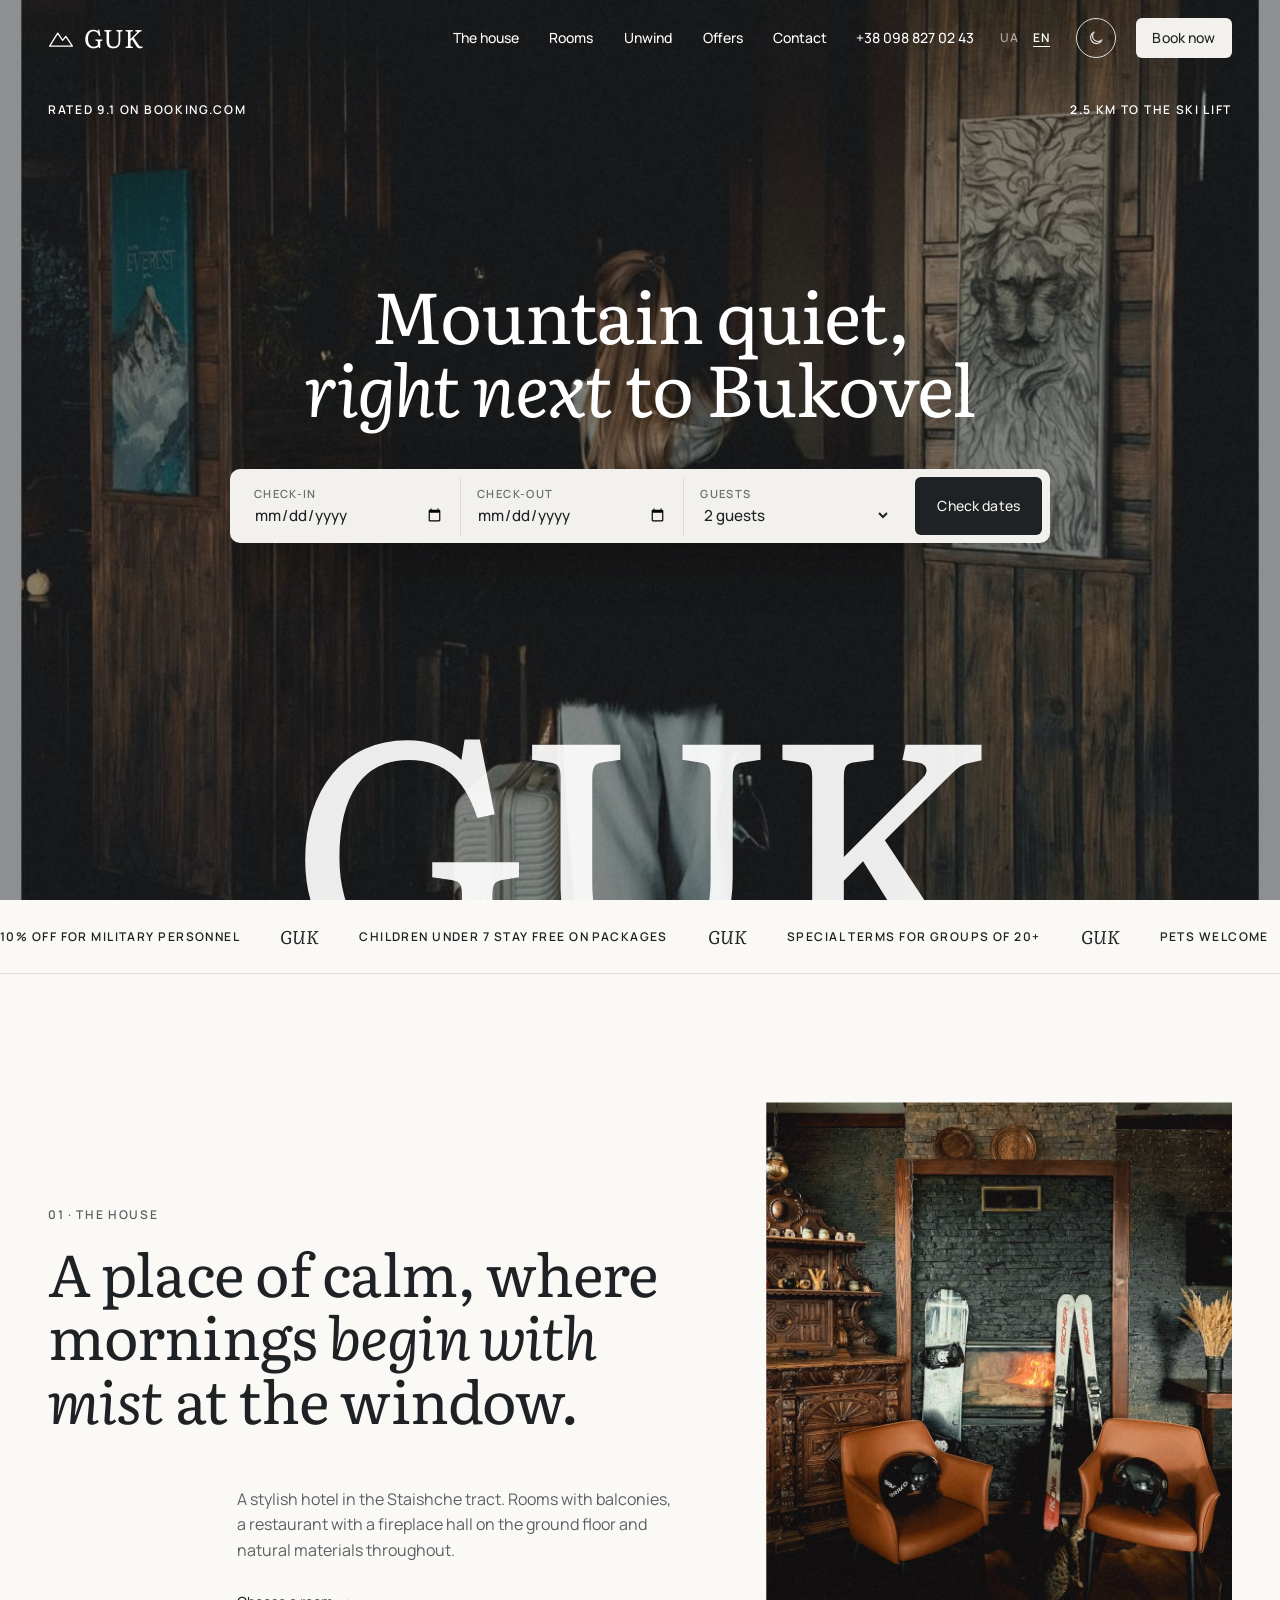
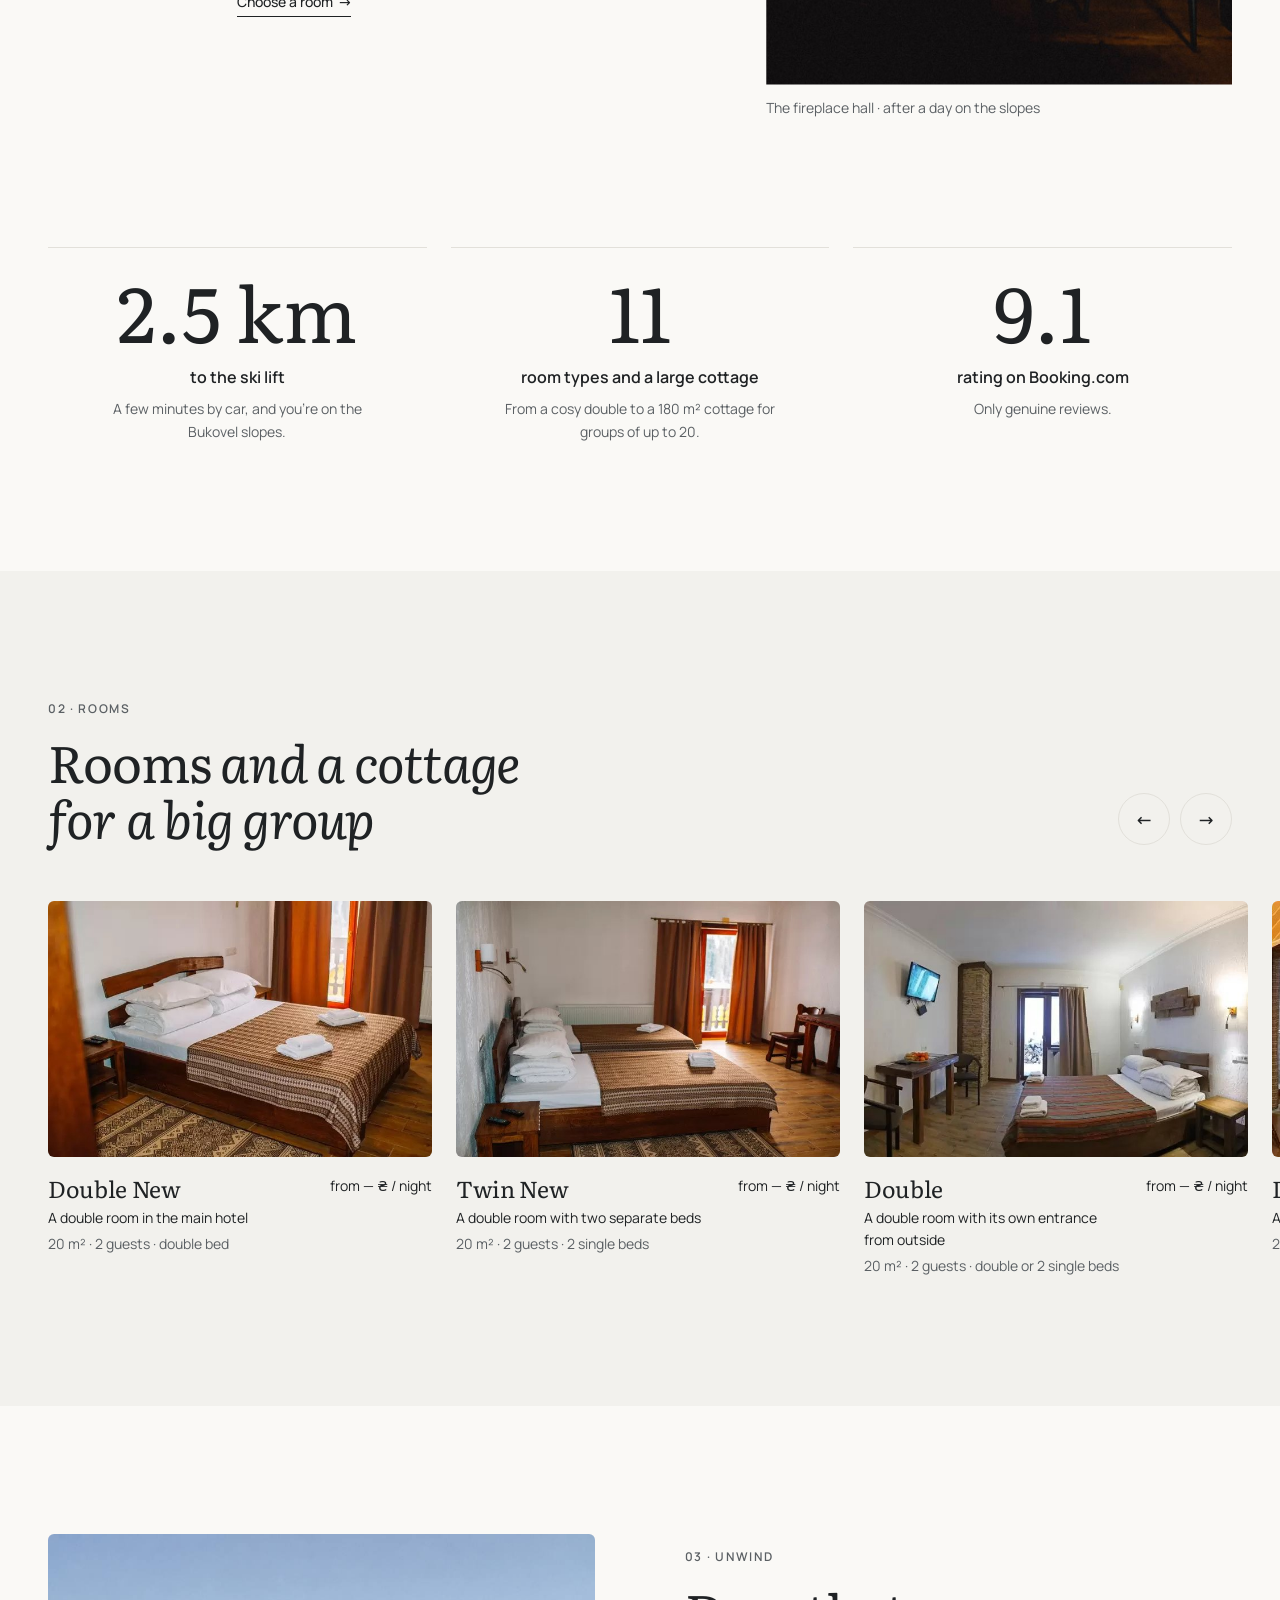
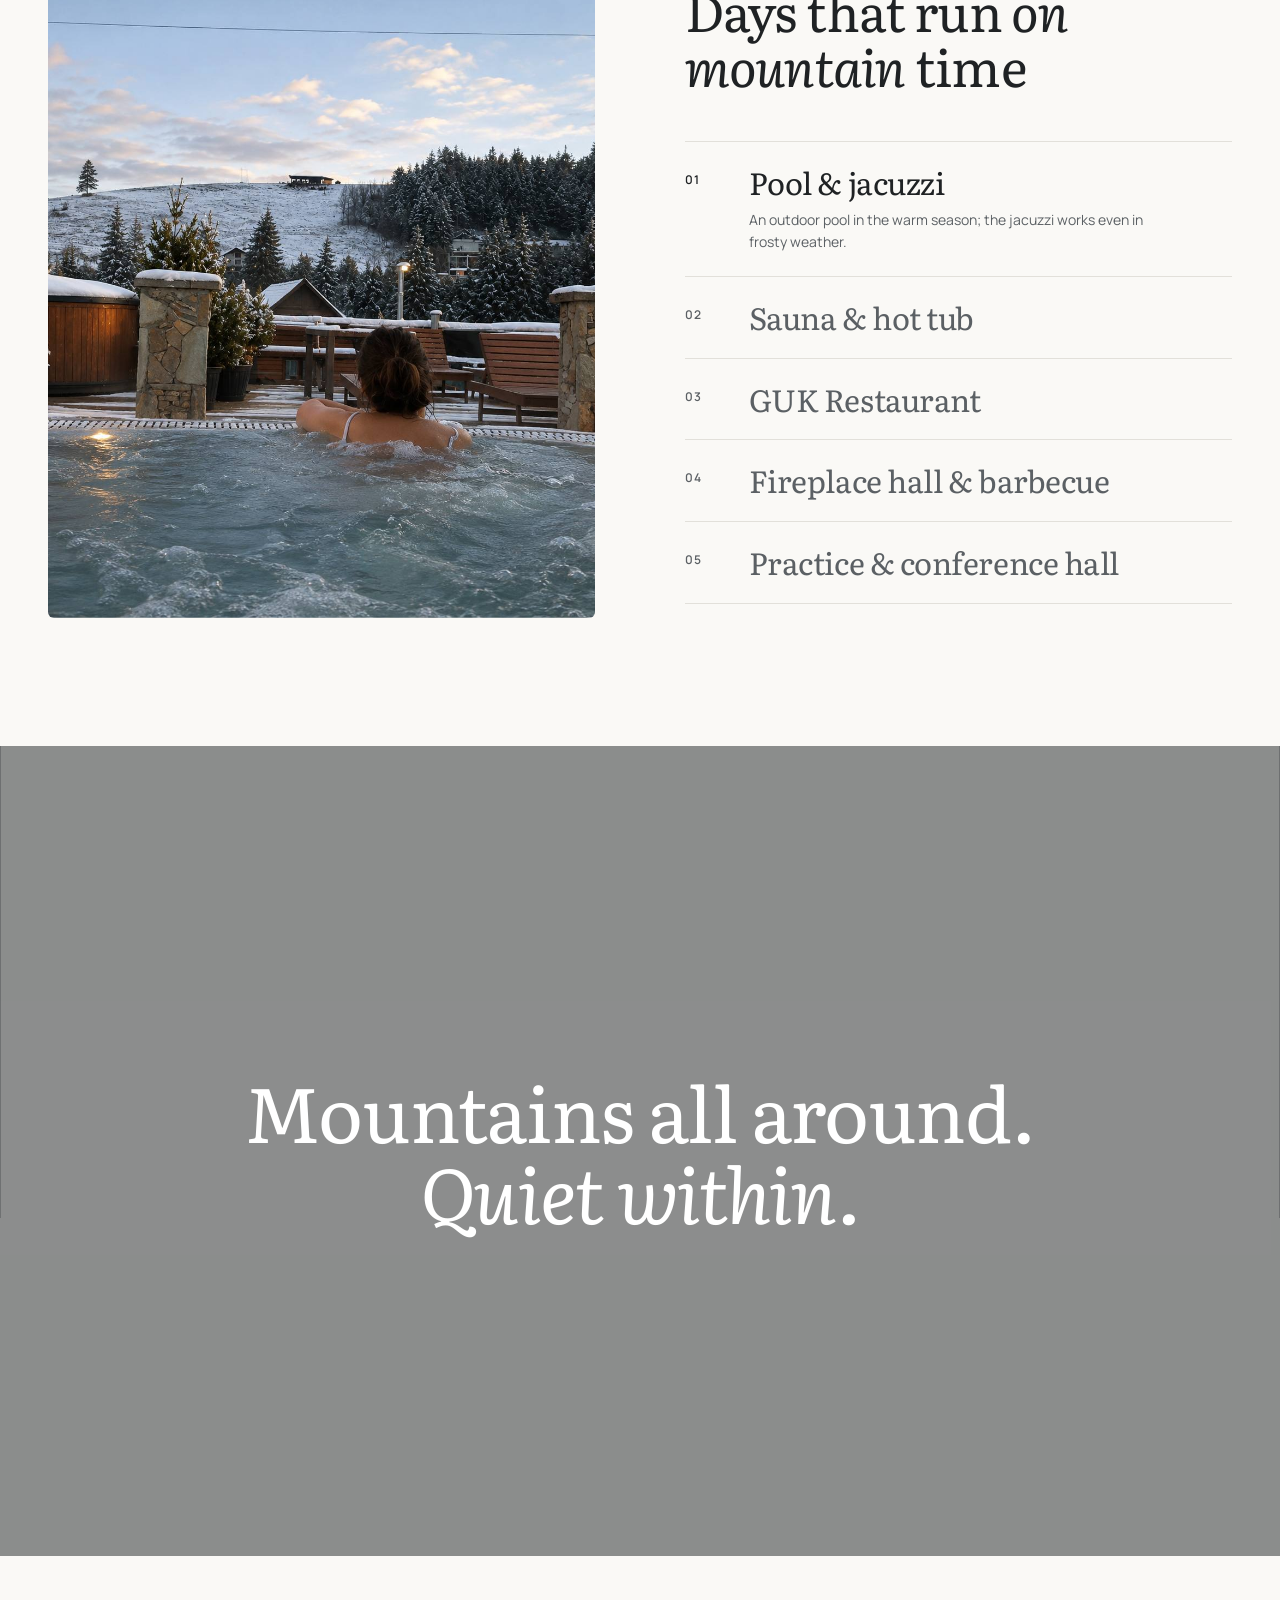
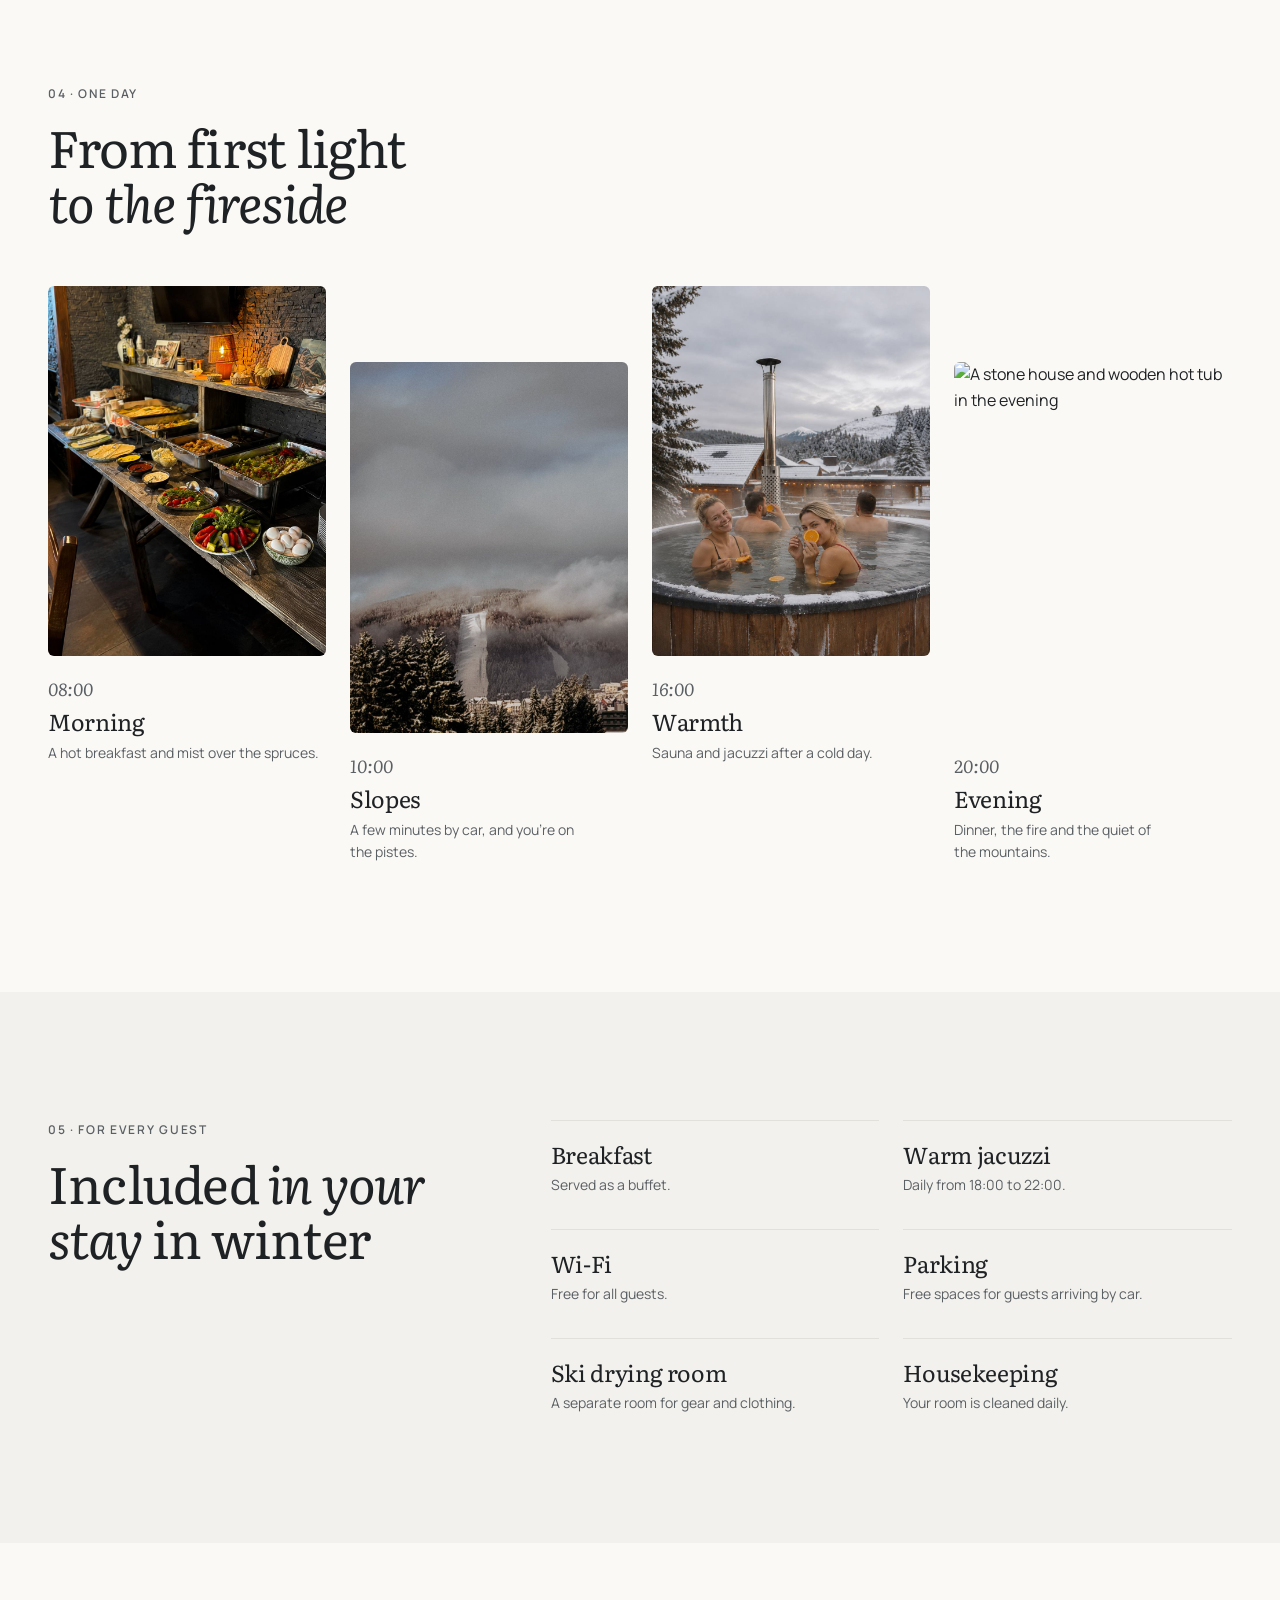
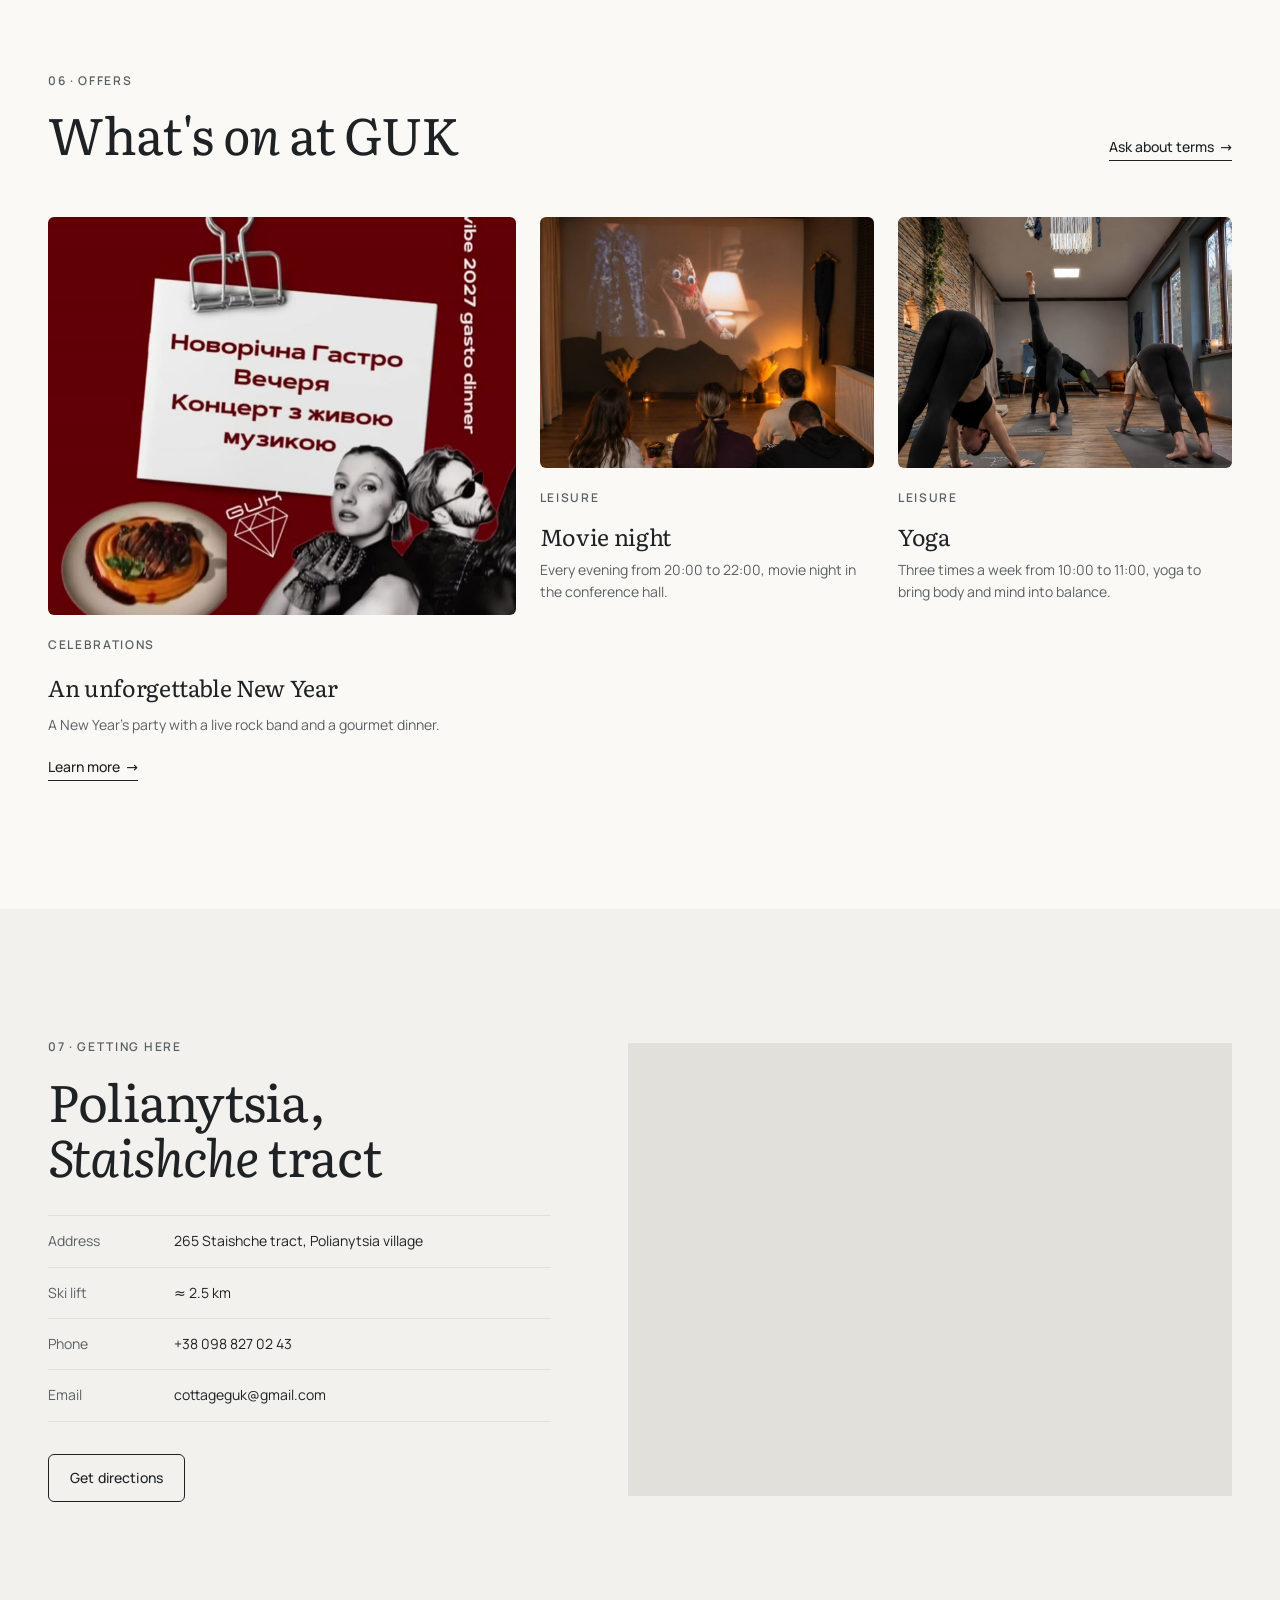
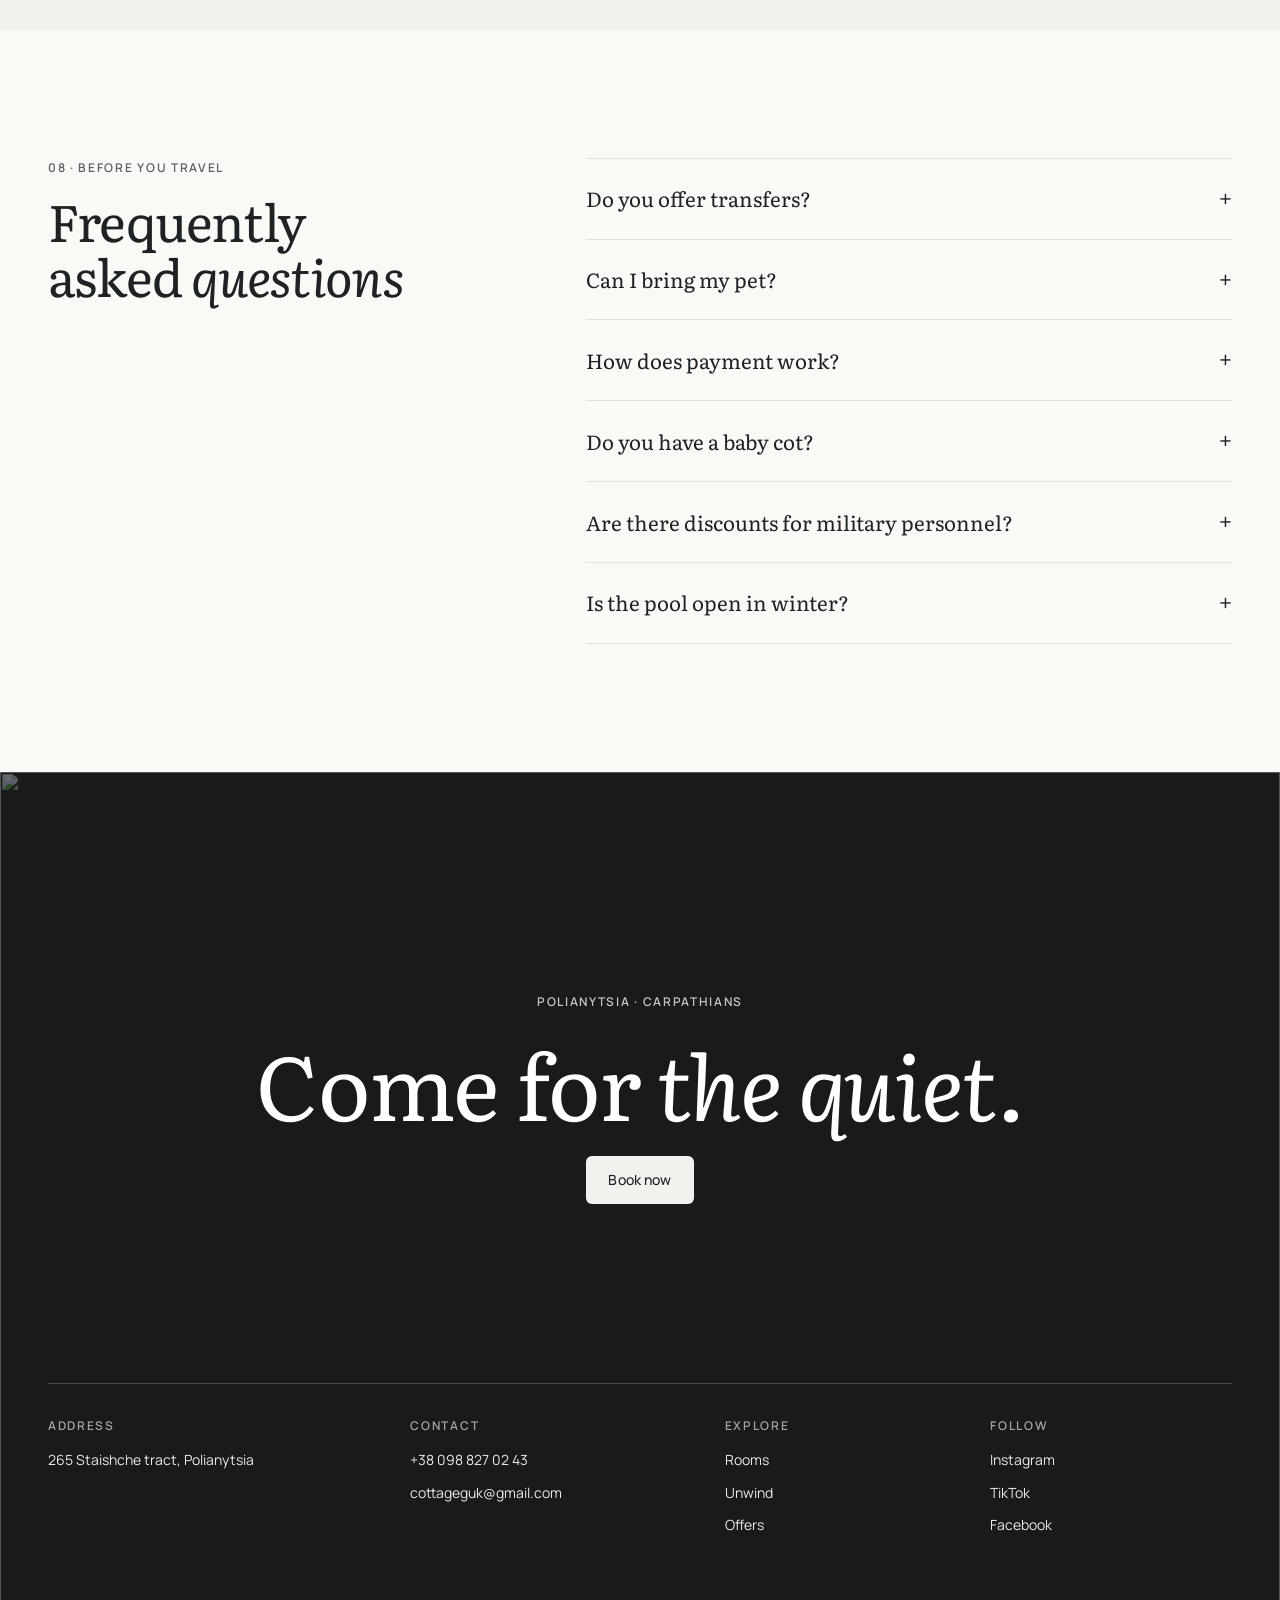
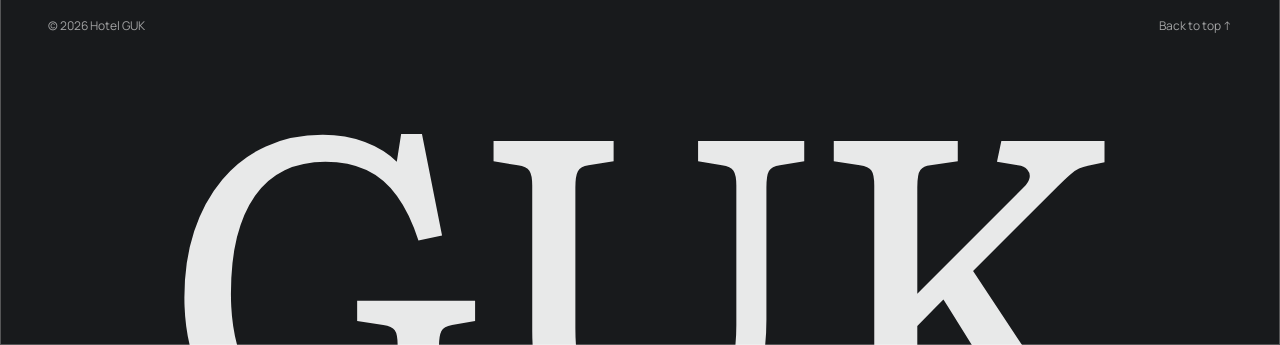
==== commit 256f95ed: "Цифри по центру, текст «Дім» по центру фото, «Відпочинок» по кліку - Блок цифр: число, назва й опис " ====
--- a/en/index.html
+++ b/en/index.html
@@ -455,7 +455,7 @@
 
     <!-- =====================================================
          05. ВІДПОЧИНОК — список зліва, велике фото справа
-         Наведіть / натисніть на пункт — фото змінюється (як у NOIRÉ).
+         Натисніть на пункт — фото змінюється (як у NOIRÉ).
          Стилі: css/home.css → «05. ВІДПОЧИНОК»
          Логіка: js/main.js → пункт 8
          ===================================================== -->
--- a/css/home.css
+++ b/css/home.css
@@ -251,7 +251,7 @@
 .about__grid {
   display: grid;
   grid-template-columns: 1.35fr 1fr;
-  align-items: end;
+  align-items: center; /* текст по центру висоти фото */
   gap: clamp(40px, 7vw, 112px);
 }
 
@@ -301,6 +301,7 @@
 .stats__item {
   padding-top: 24px;
   border-top: 1px solid var(--color-line);
+  text-align: center; /* число, назва й опис — по центру колонки */
 }
 
 .stats dd {
@@ -317,6 +318,7 @@
 
 .stats p {
   max-width: 30ch;
+  margin-inline: auto;
   font-size: var(--fs-small);
   color: var(--color-muted);
 }
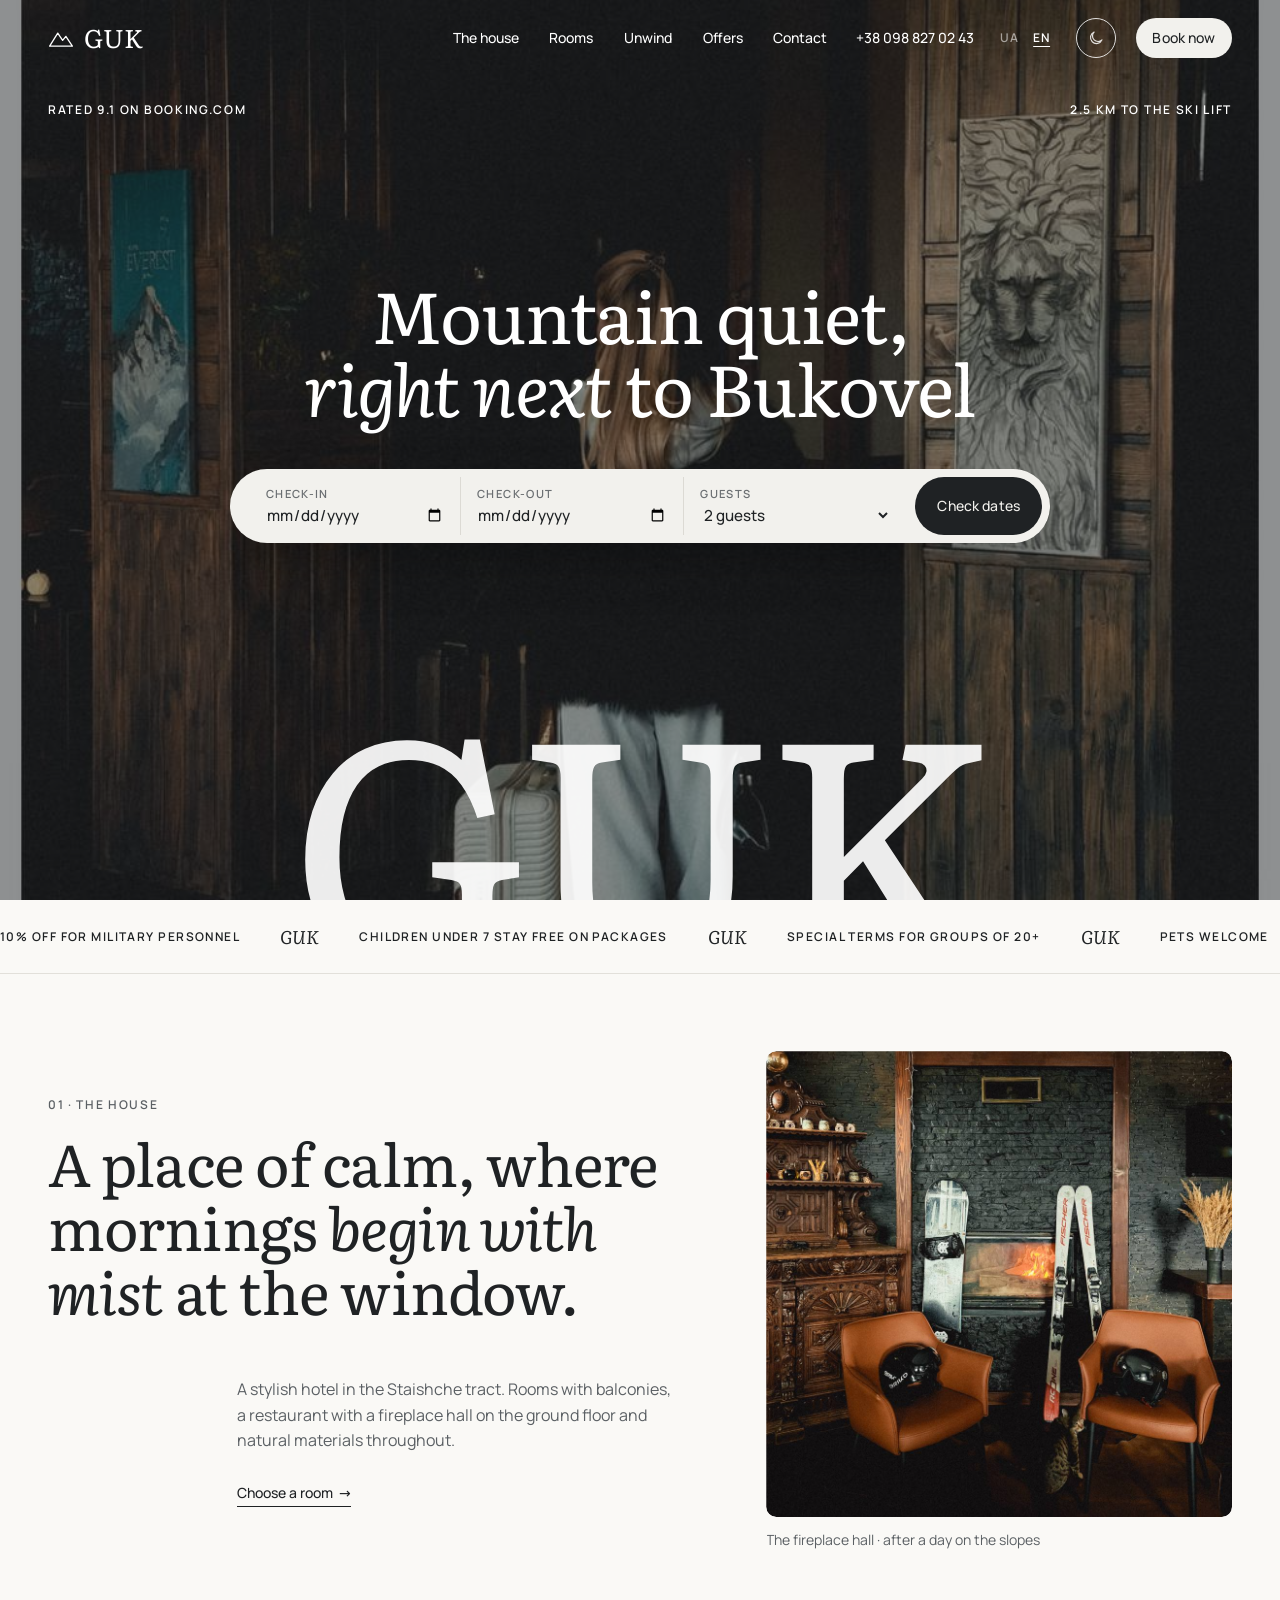
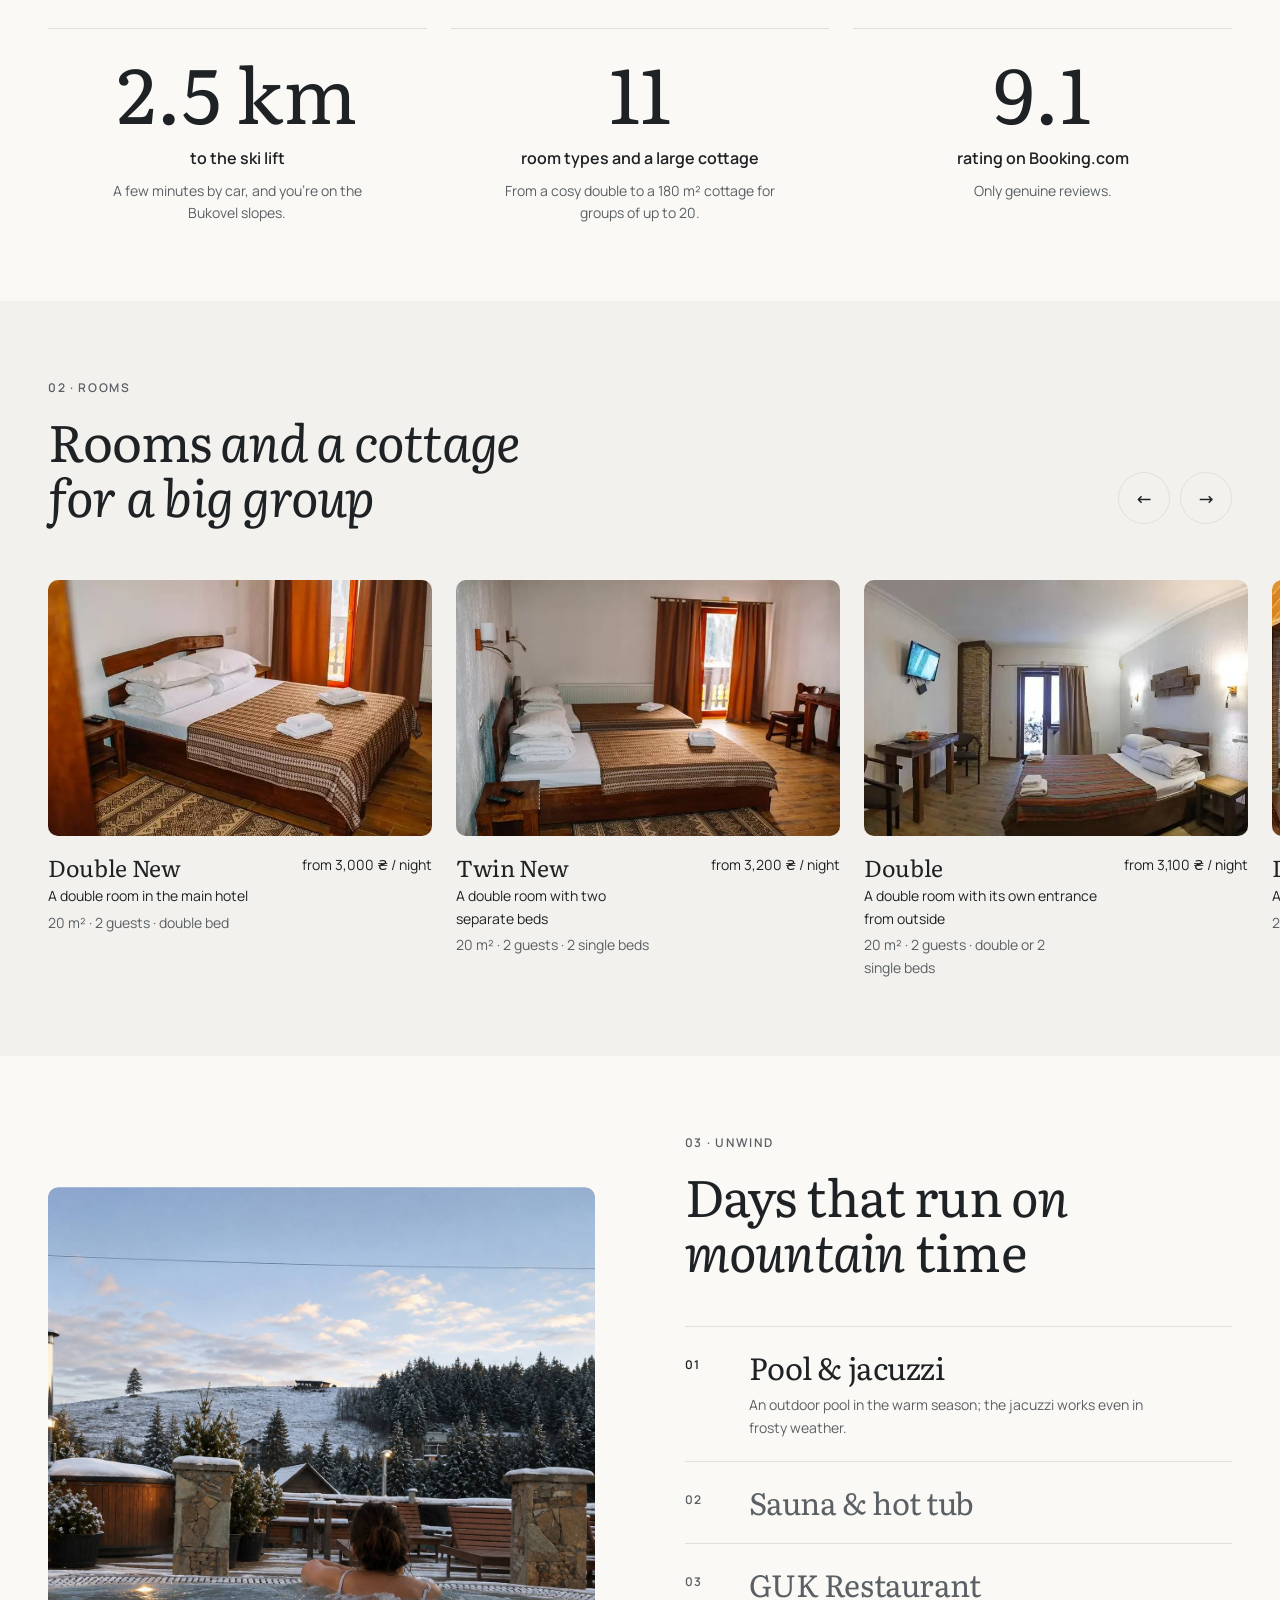
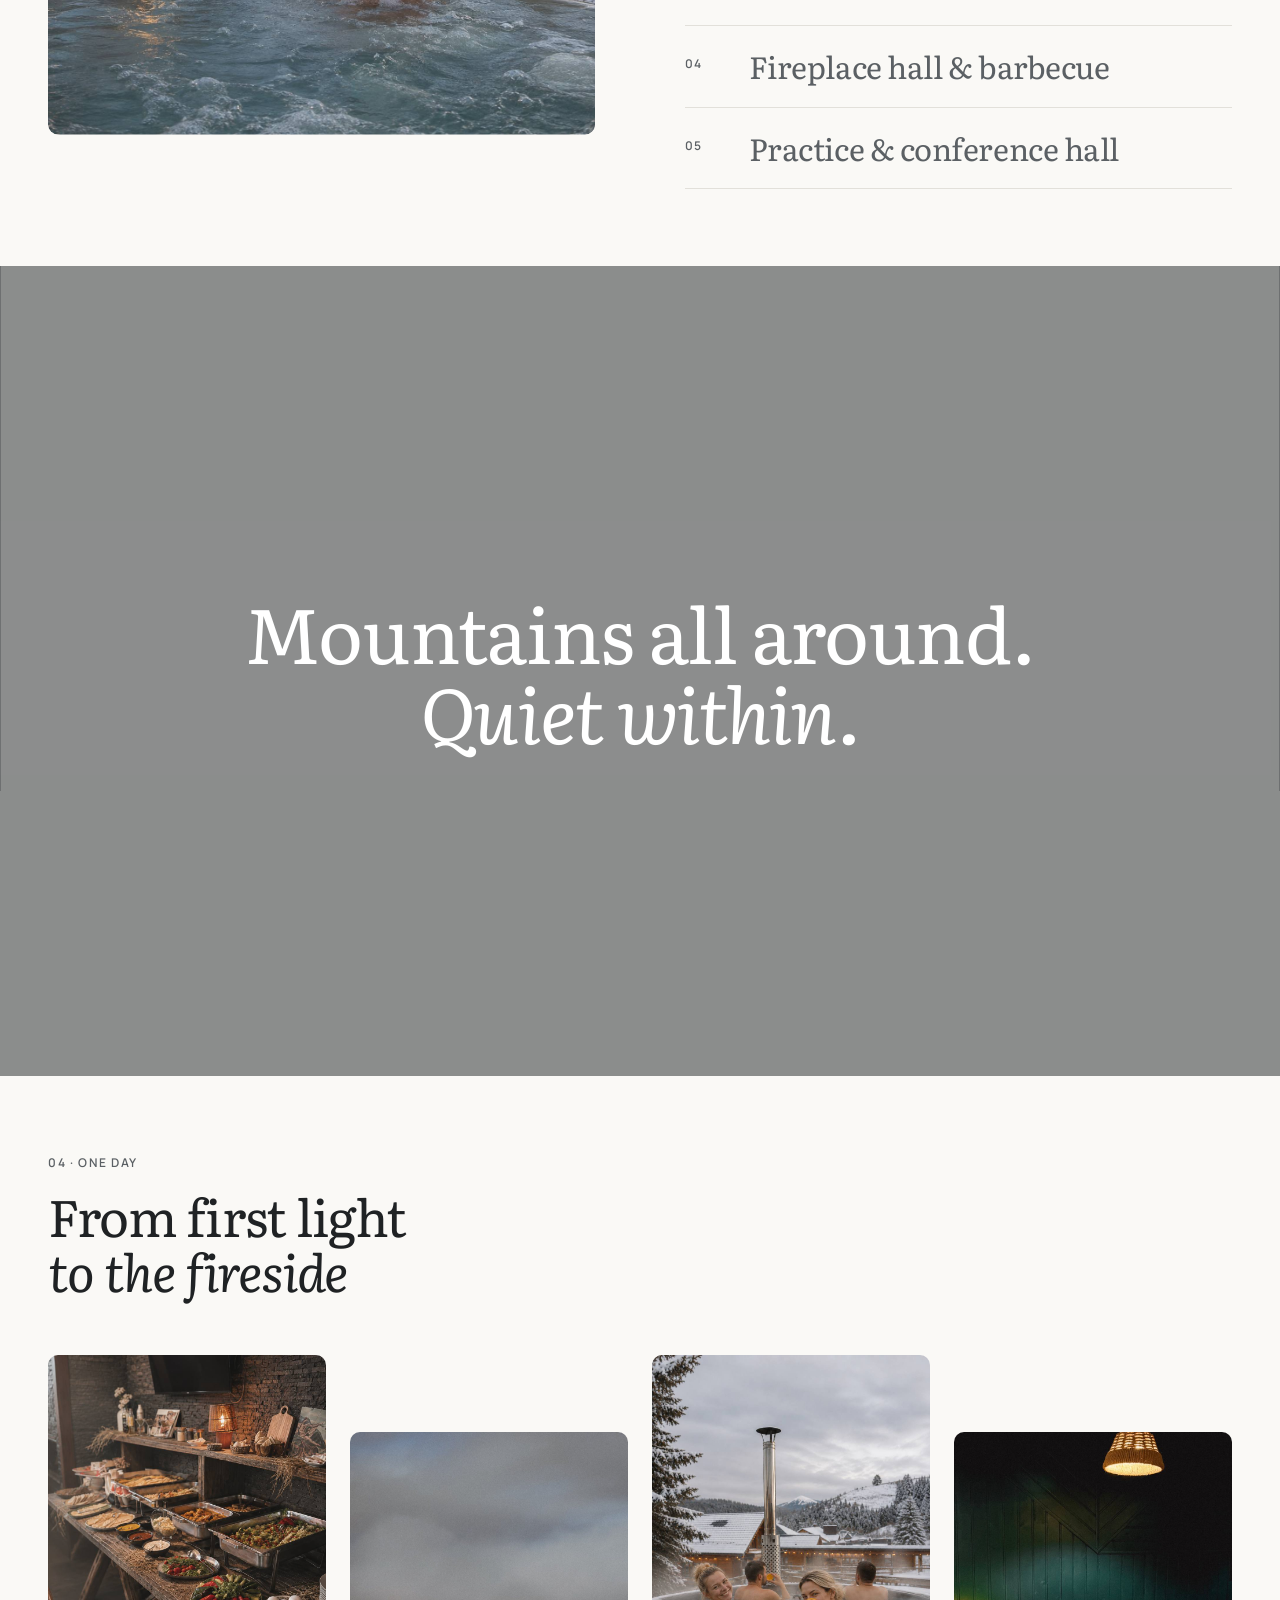
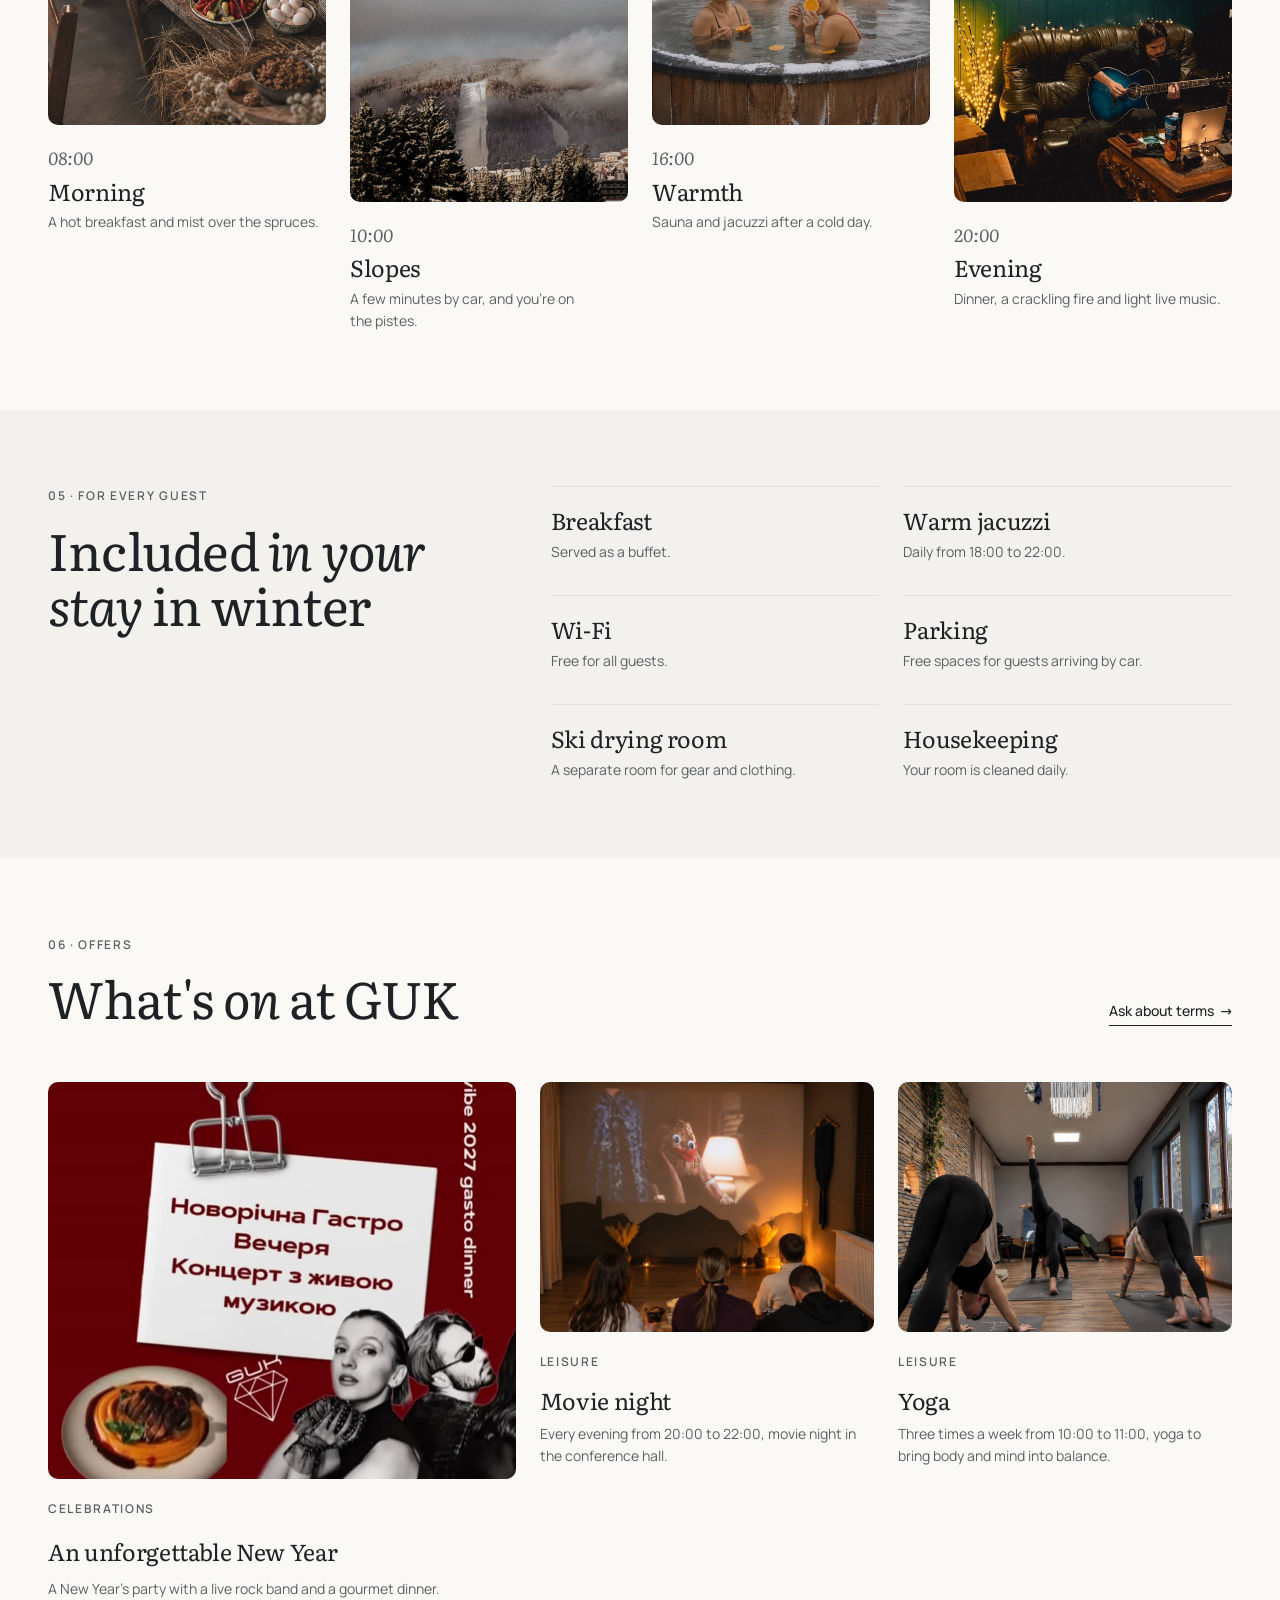
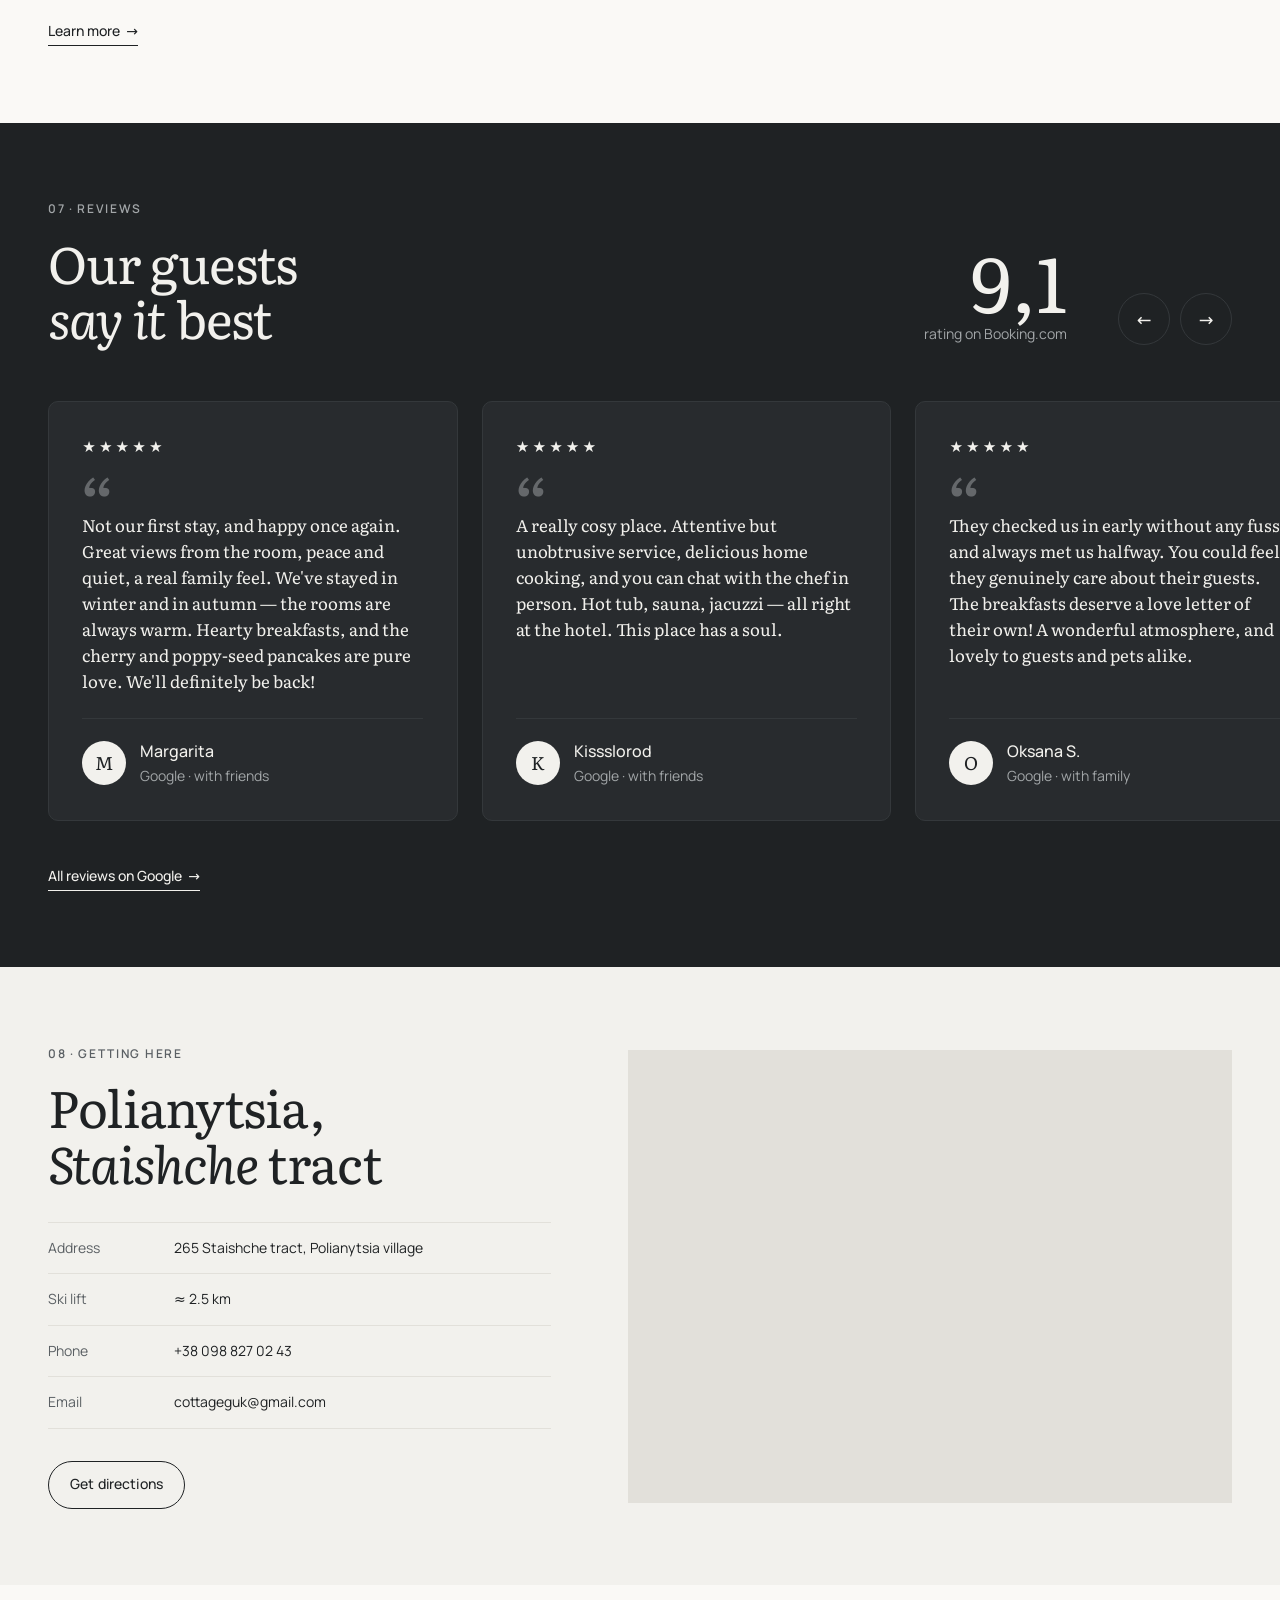
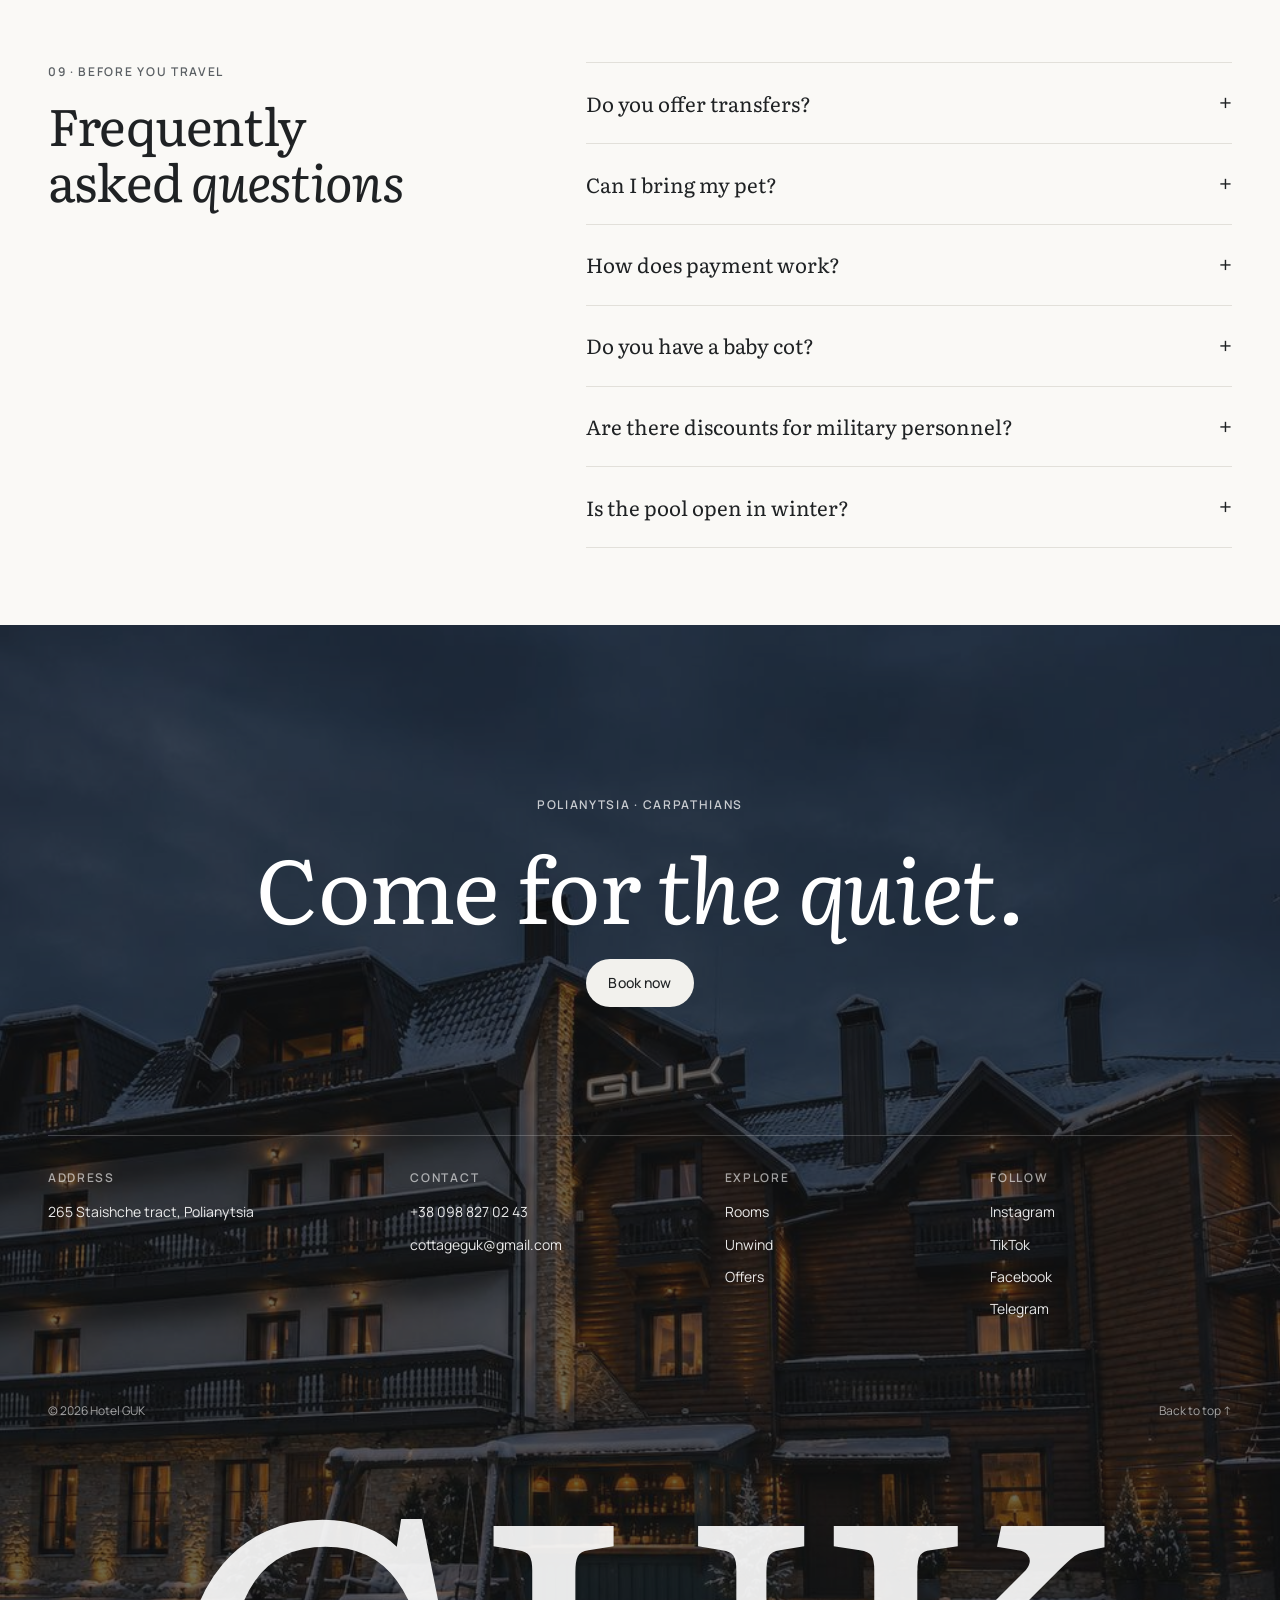
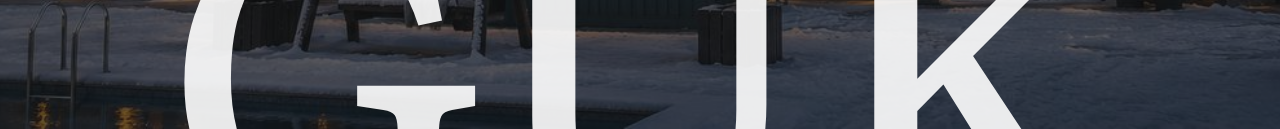
==== commit cacce1b9: "Блок «Відгуки» з 11 відгуками гостей, ціни у форматі «від 3 000 ₴», оновлена англійська версія Co-Au" ====
--- a/en/index.html
+++ b/en/index.html
@@ -110,6 +110,7 @@
       <li><a href="#rooms">Rooms</a></li>
       <li><a href="#experiences">Unwind</a></li>
       <li><a href="#packages">Events</a></li>
+      <li><a href="#reviews">Reviews</a></li>
       <li><a href="#location">Contact</a></li>
     </ul>
     <div class="menu__footer">
@@ -305,7 +306,7 @@
             <h3>Double New</h3>
             <p class="room__desc">A double room in the main hotel</p>
             <p class="room__meta">20 m² · 2 guests · double bed</p>
-            <p class="room__price">from — ₴ / night</p>
+            <p class="room__price">from 3,000 ₴ / night</p>
           </div>
         </article>
 
@@ -319,7 +320,7 @@
             <h3>Twin New</h3>
             <p class="room__desc">A double room with two separate beds</p>
             <p class="room__meta">20 m² · 2 guests · 2 single beds</p>
-            <p class="room__price">from — ₴ / night</p>
+            <p class="room__price">from 3,200 ₴ / night</p>
           </div>
         </article>
 
@@ -333,7 +334,7 @@
             <h3>Double</h3>
             <p class="room__desc">A double room with its own entrance from outside</p>
             <p class="room__meta">20 m² · 2 guests · double or 2 single beds</p>
-            <p class="room__price">from — ₴ / night</p>
+            <p class="room__price">from 3,100 ₴ / night</p>
           </div>
         </article>
 
@@ -347,7 +348,7 @@
             <h3>Double Cottage</h3>
             <p class="room__desc">A double room in the cottage</p>
             <p class="room__meta">20 m² · 2 guests · wooden interior</p>
-            <p class="room__price">from — ₴ / night</p>
+            <p class="room__price">from 3,100 ₴ / night</p>
           </div>
         </article>
 
@@ -361,7 +362,7 @@
             <h3>Triple New</h3>
             <p class="room__desc">A triple room with a balcony</p>
             <p class="room__meta">25 m² · 3 guests · balcony</p>
-            <p class="room__price">from — ₴ / night</p>
+            <p class="room__price">from 4,100 ₴ / night</p>
           </div>
         </article>
 
@@ -375,7 +376,7 @@
             <h3>Family Room</h3>
             <p class="room__desc">Two rooms and a balcony, made for families</p>
             <p class="room__meta">43 m² · 4 guests · 2 rooms</p>
-            <p class="room__price">from — ₴ / night</p>
+            <p class="room__price">from 4,500 ₴ / night</p>
           </div>
         </article>
 
@@ -389,7 +390,7 @@
             <h3>Duplex</h3>
             <p class="room__desc">A two-level room</p>
             <p class="room__meta">45–50 m² · 4 guests · 2 levels</p>
-            <p class="room__price">from — ₴ / night</p>
+            <p class="room__price">from 4,500 ₴ / night</p>
           </div>
         </article>
 
@@ -403,7 +404,7 @@
             <h3>Quadruple</h3>
             <p class="room__desc">A single room that sleeps four</p>
             <p class="room__meta">20 m² · 4 guests · 2 double beds</p>
-            <p class="room__price">from — ₴ / night</p>
+            <p class="room__price">from 4,200 ₴ / night</p>
           </div>
         </article>
 
@@ -417,7 +418,7 @@
             <h3>Suite with Fireplace</h3>
             <p class="room__desc">Two bedrooms and a lounge with a fireplace, in the cottage</p>
             <p class="room__meta">55 m² · 4 guests · 3 rooms</p>
-            <p class="room__price">from — ₴ / night</p>
+            <p class="room__price">from 6,000 ₴ / night</p>
           </div>
         </article>
 
@@ -431,7 +432,7 @@
             <h3>Attic Room</h3>
             <p class="room__desc">A cosy room under the cottage roof</p>
             <p class="room__meta">20 m² · 4 guests · 2 double beds</p>
-            <p class="room__price">from — ₴ / night</p>
+            <p class="room__price">from 4,000 ₴ / night</p>
           </div>
         </article>
 
@@ -445,7 +446,7 @@
             <h3>Whole Cottage</h3>
             <p class="room__desc">The entire cottage, with a kitchen and fireplace</p>
             <p class="room__meta">180 m² · up to 20 guests · 8 rooms</p>
-            <p class="room__price">from — ₴ / night</p>
+            <p class="room__price">from 25,000 ₴ / night</p>
           </div>
         </article>
 
@@ -547,7 +548,7 @@
 
         <ol class="day__grid">
           <li class="moment reveal">
-            <div class="moment__media"><img class="photo" src="../images/day/breakfast.jpg" alt="The breakfast buffet" loading="lazy"></div>
+            <div class="moment__media"><img class="photo" src="../images/day/breakfast.jpeg" alt="The breakfast buffet" loading="lazy"></div>
             <span class="moment__time">08:00</span>
             <h3>Morning</h3>
             <p>A hot breakfast and mist over the spruces.</p>
@@ -565,10 +566,10 @@
             <p>Sauna and jacuzzi after a cold day.</p>
           </li>
           <li class="moment reveal">
-            <div class="moment__media"><img class="photo" src="https://images.unsplash.com/photo-1767463130670-88af6bb8f080?auto=format&fit=crop&w=800&q=80" alt="A stone house and wooden hot tub in the evening" loading="lazy"></div>
+            <div class="moment__media"><img class="photo" src="../images/day/evening.jpeg" alt="A stone house and wooden hot tub in the evening" loading="lazy"></div>
             <span class="moment__time">20:00</span>
             <h3>Evening</h3>
-            <p>Dinner, the fire and the quiet of the mountains.</p>
+            <p>Dinner, a crackling fire and light live music.</p>
           </li>
         </ol>
       </div>
@@ -645,13 +646,157 @@
 
 
     <!-- =====================================================
-         10. ВІДГУКИ — шаблон (вимкнений до реальних відгуків)
-         ===================================================== -->
-    <!--
-    <section class="reviews section section--alt">
-      ...
-    </section>
-    -->
+         10. ВІДГУКИ — справжні відгуки гостей з Google Maps
+         Стилі: css/home.css → «10. ВІДГУКИ»
+         Гортання стрілками й перетягуванням: js/main.js → пункт 7
+         Новий відгук = скопіювати один <figure class="review"> і
+         додати переклад тексту в tools/make_en.py (словник T).
+         ===================================================== -->
+    <section class="reviews section" id="reviews">
+      <div class="container">
+        <div class="section-head reviews__head">
+          <div>
+            <span class="label reveal">07 · Reviews</span>
+            <h2 class="reveal">Our guests <em>say it</em> best</h2>
+          </div>
+          <div class="reviews__aside reveal">
+            <p class="reviews__score"><strong>9,1</strong><span>rating on Booking.com</span></p>
+            <div class="rooms__nav">
+              <button class="round-btn" type="button" data-reviews-prev aria-label="Previous review">←</button>
+              <button class="round-btn" type="button" data-reviews-next aria-label="Next review">→</button>
+            </div>
+          </div>
+        </div>
+      </div>
+
+      <div class="reviews__track" data-reviews-track tabindex="0" aria-label="Reviews — scroll sideways">
+        <!-- Відгук 01: Margarita -->
+        <figure class="review">
+          <p class="review__stars" aria-label="Rated 5 out of 5">★★★★★</p>
+          <blockquote class="review__text">
+            <p>Not our first stay, and happy once again. Great views from the room, peace and quiet, a real family feel. We've stayed in winter and in autumn — the rooms are always warm. Hearty breakfasts, and the cherry and poppy-seed pancakes are pure love. We'll definitely be back!</p>
+          </blockquote>
+          <figcaption class="review__author">
+            <span class="review__avatar" aria-hidden="true">M</span>
+            <span><strong>Margarita</strong><small>Google · with friends</small></span>
+          </figcaption>
+        </figure>
+        <!-- Відгук 02: Kissslorod -->
+        <figure class="review">
+          <p class="review__stars" aria-label="Rated 5 out of 5">★★★★★</p>
+          <blockquote class="review__text">
+            <p>A really cosy place. Attentive but unobtrusive service, delicious home cooking, and you can chat with the chef in person. Hot tub, sauna, jacuzzi — all right at the hotel. This place has a soul.</p>
+          </blockquote>
+          <figcaption class="review__author">
+            <span class="review__avatar" aria-hidden="true">K</span>
+            <span><strong>Kissslorod</strong><small>Google · with friends</small></span>
+          </figcaption>
+        </figure>
+        <!-- Відгук 03: Оксана С. -->
+        <figure class="review">
+          <p class="review__stars" aria-label="Rated 5 out of 5">★★★★★</p>
+          <blockquote class="review__text">
+            <p>They checked us in early without any fuss and always met us halfway. You could feel they genuinely care about their guests. The breakfasts deserve a love letter of their own! A wonderful atmosphere, and lovely to guests and pets alike.</p>
+          </blockquote>
+          <figcaption class="review__author">
+            <span class="review__avatar" aria-hidden="true">O</span>
+            <span><strong>Oksana S.</strong><small>Google · with family</small></span>
+          </figcaption>
+        </figure>
+        <!-- Відгук 04: Aleksa W. -->
+        <figure class="review">
+          <p class="review__stars" aria-label="Rated 5 out of 5">★★★★★</p>
+          <blockquote class="review__text">
+            <p>A restaurant with a panoramic mountain view — so cosy. Warm, caring staff; I felt right at home. And the food is superb: the best borscht in all of Bukovel!</p>
+          </blockquote>
+          <figcaption class="review__author">
+            <span class="review__avatar" aria-hidden="true">A</span>
+            <span><strong>Aleksa W.</strong><small>Google · restaurant</small></span>
+          </figcaption>
+        </figure>
+        <!-- Відгук 05: Lone Frod -->
+        <figure class="review">
+          <p class="review__stars" aria-label="Rated 4 out of 5">★★★★<span class="review__star--off">★</span></p>
+          <blockquote class="review__text">
+            <p>Three days in, we knew every member of staff by name — top marks! We especially loved having a fireplace in our room that we were allowed to light: +100 to cosiness.</p>
+          </blockquote>
+          <figcaption class="review__author">
+            <span class="review__avatar" aria-hidden="true">L</span>
+            <span><strong>Lone Frod</strong><small>Google</small></span>
+          </figcaption>
+        </figure>
+        <!-- Відгук 06: Julia S. -->
+        <figure class="review">
+          <p class="review__stars" aria-label="Rated 5 out of 5">★★★★★</p>
+          <blockquote class="review__text">
+            <p>Very friendly staff. The rooms are spotless, cleaned daily, with everything you need. Comfy mattresses and warm duvets. There's a practice hall and movies on a projector. A great jacuzzi and a hot bathhouse.</p>
+          </blockquote>
+          <figcaption class="review__author">
+            <span class="review__avatar" aria-hidden="true">J</span>
+            <span><strong>Julia S.</strong><small>Google · with friends</small></span>
+          </figcaption>
+        </figure>
+        <!-- Відгук 07: Юлія Д. -->
+        <figure class="review">
+          <p class="review__stars" aria-label="Rated 5 out of 5">★★★★★</p>
+          <blockquote class="review__text">
+            <p>A wonderful hotel for a quiet family break. Kind people and top-notch service: if you need to move check-in or check-out, they always accommodate. A peaceful, picturesque spot — and the centre of Bukovel is just a short walk away.</p>
+          </blockquote>
+          <figcaption class="review__author">
+            <span class="review__avatar" aria-hidden="true">Y</span>
+            <span><strong>Yuliia D.</strong><small>Google · with family</small></span>
+          </figcaption>
+        </figure>
+        <!-- Відгук 08: Руслан П. -->
+        <figure class="review">
+          <p class="review__stars" aria-label="Rated 5 out of 5">★★★★★</p>
+          <blockquote class="review__text">
+            <p>A lovely atmosphere, and friendly staff and owners. We fully recharged thanks to the jacuzzi, spa and hot tub. Tasty food — be sure to try the uzvar, it takes you straight back to childhood. I'll definitely come again!</p>
+          </blockquote>
+          <figcaption class="review__author">
+            <span class="review__avatar" aria-hidden="true">R</span>
+            <span><strong>Ruslan P.</strong><small>Google · as a couple</small></span>
+          </figcaption>
+        </figure>
+        <!-- Відгук 09: Nataly A. -->
+        <figure class="review">
+          <p class="review__stars" aria-label="Rated 5 out of 5">★★★★★</p>
+          <blockquote class="review__text">
+            <p>I stayed here for 10 days. A great location: shops and cafés nearby, and Bukovel's popular spots are close. A beautiful view from my room. Attentive staff who are always happy to help.</p>
+          </blockquote>
+          <figcaption class="review__author">
+            <span class="review__avatar" aria-hidden="true">N</span>
+            <span><strong>Nataly A.</strong><small>Google · with friends</small></span>
+          </figcaption>
+        </figure>
+        <!-- Відгук 10: Богдана -->
+        <figure class="review">
+          <p class="review__stars" aria-label="Rated 5 out of 5">★★★★★</p>
+          <blockquote class="review__text">
+            <p>So cosy and atmospheric. We especially loved the jacuzzi. The room was clean, the bed very comfortable, with a lovely view of a lone spruce on the hill. Pleasant staff, tasty food. A definite 10/10 :)</p>
+          </blockquote>
+          <figcaption class="review__author">
+            <span class="review__avatar" aria-hidden="true">B</span>
+            <span><strong>Bohdana</strong><small>Google · with family</small></span>
+          </figcaption>
+        </figure>
+        <!-- Відгук 11: Дарья M. -->
+        <figure class="review">
+          <p class="review__stars" aria-label="Rated 5 out of 5">★★★★★</p>
+          <blockquote class="review__text">
+            <p>A very atmospheric restaurant with an interesting story and incredibly tasty home cooking. Thanks to the girls for such caring service!</p>
+          </blockquote>
+          <figcaption class="review__author">
+            <span class="review__avatar" aria-hidden="true">D</span>
+            <span><strong>Daria M.</strong><small>Google · restaurant</small></span>
+          </figcaption>
+        </figure>
+      </div>
+
+      <div class="container">
+        <a class="link-arrow reviews__more reveal" href="https://www.google.com/maps/search/?api=1&query=%D0%93%D0%BE%D1%82%D0%B5%D0%BB%D1%8C+%D0%93%D1%83%D0%BA+%D0%9F%D0%BE%D0%BB%D1%8F%D0%BD%D0%B8%D1%86%D1%8F" target="_blank" rel="noopener">All reviews on Google</a>
+      </div>
+    </section>
 
 
     <!-- =====================================================
@@ -663,7 +808,7 @@
       <div class="container location__grid">
 
         <div class="location__text">
-          <span class="label reveal">07 · Getting here</span>
+          <span class="label reveal">08 · Getting here</span>
           <h2 class="reveal">Polianytsia, <em>Staishche</em> tract</h2>
 
           <dl class="location__list reveal">
@@ -695,7 +840,7 @@
     <section class="faq section">
       <div class="container faq__grid">
         <div>
-          <span class="label reveal">08 · Before you travel</span>
+          <span class="label reveal">09 · Before you travel</span>
           <h2 class="reveal">Frequently asked <em>questions</em></h2>
         </div>
         <div class="faq__list reveal">
@@ -721,7 +866,7 @@
           </details>
           <details class="faq__item">
             <summary>Is the pool open in winter?</summary>
-            <p>Unfortunately, the pool is closed in winter.</p>
+            <p>Sadly the pool is closed in winter, but the hot jacuzzi is open.</p>
           </details>
         </div>
       </div>
@@ -735,7 +880,7 @@
        Стилі: css/footer.css
        ===================================================== -->
   <footer class="footer">
-    <img class="footer__bg photo" src="https://images.unsplash.com/photo-1741948924635-13a7ddbc6a05?auto=format&fit=crop&w=2400&q=80" alt="" loading="lazy">
+    <img class="footer__bg photo" src="../images/footermain2.jpeg" alt="" loading="lazy">
 
     <div class="container">
 
@@ -772,6 +917,7 @@
             <li><a href="https://www.instagram.com/hotel.guk/" target="_blank" rel="noopener">Instagram</a></li>
             <li><a href="https://www.tiktok.com/@hotelguk" target="_blank" rel="noopener">TikTok</a></li>
             <li><a href="https://www.facebook.com/profile.php?id=61578776565985" target="_blank" rel="noopener">Facebook</a></li>
+             <li><a href="https://t.me/gukpeople" target="_blank" rel="noopener">Telegram</a></li>
           </ul>
         </div>
       </div>
--- a/css/variables.css
+++ b/css/variables.css
@@ -17,6 +17,8 @@
   --color-dark: #1f2224;        /* темні секції (сезони, футер, меню) */
   --color-dark-line: #34383b;   /* лінії на темних секціях            */
   --color-on-dark: #f2f1ed;     /* текст на темному фоні              */
+  --color-on-dark-muted: #a2a6a8; /* другорядний текст на темному    */
+  --color-dark-surface: #282b2e;  /* картки на темних секціях (відгуки) */
   --color-accent: #1f2224;      /* акцент (номери, мітки) — графіт    */
 
   /* Фіксовані кольори — НЕ змінюються в темній темі.
@@ -47,12 +49,14 @@
   /* ---------- Сітка й відступи ---------- */
   --container: 1280px;                      /* макс. ширина контенту  */
   --gutter: clamp(20px, 5vw, 48px);          /* бокові поля            */
-  --section-space: clamp(72px, 10vw, 136px); /* відступ між секціями   */
+  --section-space: clamp(48px, 6vw, 88px);   /* відступ між секціями   */
   --gap: clamp(16px, 2vw, 24px);             /* проміжок у сітках      */
   --header-height: 76px;
 
   /* ---------- Інше ---------- */
-  --radius: 6px;
+  --radius: 6px;          /* кнопки, поля          */
+  --radius-photo: 10px;   /* заокруглення всіх фото */
+  --radius-pill: 999px;   /* повністю округлі кнопки («пігулка») */
   --ease: cubic-bezier(0.22, 0.61, 0.36, 1);
 
 
@@ -81,6 +85,8 @@
   --color-dark: #101213;        /* «темні» секції — ще темніші        */
   --color-dark-line: #2a2e30;
   --color-on-dark: #f2f1ed;
+  --color-on-dark-muted: #8f9497;
+  --color-dark-surface: #191c1d;
   --color-accent: #f2f1ed;
 
   --header-bg: rgb(23 25 26 / 0.92);
--- a/css/components.css
+++ b/css/components.css
@@ -14,7 +14,7 @@
   min-height: 48px;
   padding: 0.75em 1.5em;
   border: 1px solid transparent;
-  border-radius: var(--radius);
+  border-radius: var(--radius-pill);
   font-size: var(--fs-small);
   font-weight: 500;
   letter-spacing: 0.01em;
@@ -172,12 +172,12 @@
 }
 
 .js .reveal--image > * {
-  clip-path: inset(100% 0 0 0);
+  clip-path: inset(100% 0 0 0 round var(--radius-photo));
   transition: clip-path 1.4s var(--ease);
 }
 
 .js .reveal--image.is-visible > * {
-  clip-path: inset(0 0 0 0);
+  clip-path: inset(0 0 0 0 round var(--radius-photo));
 }
 
 /* Підпис під фото (figcaption) не ховаємо — лише саме фото */
--- a/css/home.css
+++ b/css/home.css
@@ -5,9 +5,9 @@
    01. HERO              07. ДЕНЬ У ГУКУ
    02. БІГУЧИЙ РЯДОК     08. ЩО ВХОДИТЬ
    03. ДІМ               09. ПРОПОЗИЦІЇ
-   04. НОМЕРИ            11. РОЗТАШУВАННЯ
-   05. ВІДПОЧИНОК        12. ПИТАННЯ
-   06. ПАНОРАМА
+   04. НОМЕРИ            10. ВІДГУКИ
+   05. ВІДПОЧИНОК        11. РОЗТАШУВАННЯ
+   06. ПАНОРАМА          12. ПИТАННЯ
    (13. ФУТЕР — у footer.css)
    Адаптивні правила — в кінці кожного блоку.
    ========================================================= */
@@ -112,7 +112,7 @@
   align-items: stretch;
   width: min(100%, 820px);
   padding: 8px;
-  border-radius: calc(var(--radius) + 4px);
+  border-radius: var(--radius-pill); /* панель-«пігулка», як і кнопка */
   background: var(--color-cream);
   color: var(--color-graphite);
   text-align: left;
@@ -153,6 +153,11 @@
   border-right: 0;
 }
 
+/* Перше поле відсунуте від округлого краю «пігулки» */
+.booking-bar__field:first-child {
+  padding-left: 28px;
+}
+
 /* У панелі кнопка завжди темна, навіть у темній темі */
 .booking-bar__submit {
   margin-left: 8px;
@@ -170,8 +175,12 @@
   .booking-bar {
     grid-template-columns: 1fr 1fr;
     gap: 4px;
-  }
-  .booking-bar__field {
+    border-radius: 28px; /* у два ряди «пігулка» не виглядає — м'які кути */
+  }
+  .booking-bar__field,
+  .booking-bar__field:first-child {
+    min-width: 0; /* поля дат не розпирають панель за край екрана */
+    padding: 8px 14px;
     border-right: 0;
     border-bottom: 1px solid #dcdad4;
   }
@@ -180,6 +189,7 @@
   }
   .booking-bar__submit {
     grid-column: 1 / -1;
+    min-width: 0;
     margin: 4px 0 0;
   }
 }
@@ -280,8 +290,9 @@
 }
 
 .about__figure img {
-  aspect-ratio: 4 / 5;
+  aspect-ratio: 1 / 1; /* нижче, ніж 4/5 — пропорційно до тексту */
   height: auto;
+  border-radius: var(--radius-photo);
 }
 
 .about__figure figcaption {
@@ -295,7 +306,7 @@
   display: grid;
   grid-template-columns: repeat(3, 1fr);
   gap: var(--gap);
-  margin: clamp(72px, 10vw, 136px) 0 0;
+  margin: clamp(48px, 6vw, 88px) 0 0;
 }
 
 .stats__item {
@@ -380,7 +391,7 @@
   position: relative;
   overflow: hidden;
   aspect-ratio: 3 / 2;
-  border-radius: var(--radius);
+  border-radius: var(--radius-photo);
 }
 
 .room__media img {
@@ -454,8 +465,8 @@
 .experiences__media {
   position: relative;
   overflow: hidden;
-  aspect-ratio: 4 / 5;
-  border-radius: var(--radius);
+  aspect-ratio: 1 / 1; /* нижче, ніж 4/5 — рівніше зі списком праворуч */
+  border-radius: var(--radius-photo);
 }
 
 .experiences__media img {
@@ -616,7 +627,7 @@
   overflow: hidden;
   aspect-ratio: 3 / 4;
   margin-bottom: 18px;
-  border-radius: var(--radius);
+  border-radius: var(--radius-photo);
 }
 
 .moment__time {
@@ -708,7 +719,7 @@
   overflow: hidden;
   aspect-ratio: 4 / 3;
   margin-bottom: 20px;
-  border-radius: var(--radius);
+  border-radius: var(--radius-photo);
 }
 
 .offer__media img,
@@ -763,6 +774,195 @@
 @media (max-width: 600px) {
   .packages__grid {
     grid-template-columns: 1fr;
+  }
+}
+
+
+/* =========================================================
+   10. ВІДГУКИ — темна секція, стрічка карток як у «Номерах»
+   ========================================================= */
+
+.reviews {
+  background: var(--color-dark);
+  color: var(--color-on-dark);
+}
+
+.reviews .label {
+  color: var(--color-on-dark-muted);
+}
+
+.reviews__head {
+  align-items: flex-end;
+}
+
+/* Праворуч у заголовку: велика оцінка + стрілки */
+.reviews__aside {
+  display: flex;
+  align-items: flex-end;
+  gap: clamp(24px, 4vw, 56px);
+}
+
+.reviews__score {
+  display: grid;
+  margin: 0;
+  text-align: right;
+}
+.reviews__score strong {
+  font-family: var(--font-serif);
+  font-size: clamp(3rem, 6vw, 5rem);
+  font-weight: 400;
+  line-height: 0.9;
+}
+.reviews__score span {
+  margin-top: 8px;
+  font-size: var(--fs-small);
+  color: var(--color-on-dark-muted);
+}
+
+/* Кнопки-стрілки на темному фоні */
+.reviews .round-btn {
+  border-color: var(--color-dark-line);
+  color: var(--color-on-dark);
+}
+.reviews .round-btn:hover {
+  background: var(--color-on-dark);
+  border-color: var(--color-on-dark);
+  color: var(--color-dark);
+}
+
+/* Стрічка — ті самі правила, що й у номерах */
+.reviews__track {
+  --edge: max(var(--gutter), calc((100vw - var(--container)) / 2));
+  display: flex;
+  align-items: stretch;
+  gap: var(--gap);
+  padding-inline: var(--edge);
+  overflow-x: auto;
+  scroll-snap-type: x mandatory;
+  scroll-padding-inline: var(--edge);
+  scrollbar-width: none;
+  cursor: grab;
+}
+.reviews__track::-webkit-scrollbar {
+  display: none;
+}
+.reviews__track.is-dragging {
+  cursor: grabbing;
+  scroll-snap-type: none;
+  user-select: none;
+}
+
+/* Картка відгуку */
+.review {
+  display: flex;
+  flex: 0 0 clamp(290px, 32vw, 460px);
+  flex-direction: column;
+  gap: 24px;
+  margin: 0;
+  padding: clamp(24px, 2.6vw, 36px);
+  border: 1px solid var(--color-dark-line);
+  border-radius: var(--radius-photo);
+  background: var(--color-dark-surface);
+  scroll-snap-align: start;
+  transition: transform 0.5s var(--ease), border-color 0.5s var(--ease);
+}
+.review:hover {
+  transform: translateY(-4px);
+  border-color: var(--color-on-dark-muted);
+}
+
+.review__stars {
+  margin: 0;
+  font-size: 0.95rem;
+  letter-spacing: 0.2em;
+}
+.review__star--off {
+  opacity: 0.3;
+}
+
+/* Великі лапки над текстом — «журнальний» акцент */
+.review__text {
+  position: relative;
+  flex: 1;
+  margin: 0;
+  padding-top: 28px;
+}
+.review__text::before {
+  content: "“";
+  position: absolute;
+  top: -18px;
+  left: -4px;
+  font-family: var(--font-serif);
+  font-size: 4.5rem;
+  line-height: 1;
+  color: var(--color-on-dark-muted);
+  opacity: 0.5;
+}
+.review__text p {
+  margin: 0;
+  font-family: var(--font-serif);
+  font-size: clamp(1.05rem, 1.25vw, 1.2rem);
+  line-height: 1.55;
+}
+
+.review__author {
+  display: flex;
+  align-items: center;
+  gap: 14px;
+  padding-top: 20px;
+  border-top: 1px solid var(--color-dark-line);
+}
+.review__author strong {
+  display: block;
+  font-weight: 500;
+}
+.review__author small {
+  display: block;
+  font-size: var(--fs-small);
+  color: var(--color-on-dark-muted);
+}
+
+/* Кружечок з першою літерою імені */
+.review__avatar {
+  display: grid;
+  flex: 0 0 44px;
+  place-items: center;
+  width: 44px;
+  height: 44px;
+  border-radius: 50%;
+  background: var(--color-on-dark);
+  color: var(--color-dark);
+  font-family: var(--font-serif);
+  font-size: 1.15rem;
+}
+
+.reviews__more {
+  margin-top: clamp(28px, 4vw, 44px);
+  color: var(--color-on-dark);
+}
+
+@media (prefers-reduced-motion: reduce) {
+  .review,
+  .review:hover {
+    transition: none;
+    transform: none;
+  }
+}
+
+@media (max-width: 760px) {
+  .reviews__head {
+    flex-direction: column;
+    align-items: flex-start;
+  }
+  .reviews__aside {
+    width: 100%;
+    justify-content: space-between;
+  }
+  .reviews__score {
+    text-align: left;
+  }
+  .review {
+    flex-basis: 84vw;
   }
 }
 
--- a/css/footer.css
+++ b/css/footer.css
@@ -6,7 +6,7 @@
   position: relative;
   isolation: isolate;
   overflow: hidden;
-  padding-top: clamp(120px, 18vw, 220px);
+  padding-top: clamp(96px, 14vw, 170px);
   color: #fff;
   background: var(--color-dark);
 }
@@ -32,7 +32,7 @@
   display: grid;
   justify-items: center;
   gap: 24px;
-  margin-bottom: clamp(96px, 14vw, 180px);
+  margin-bottom: clamp(72px, 10vw, 136px);
   text-align: center;
 }
 
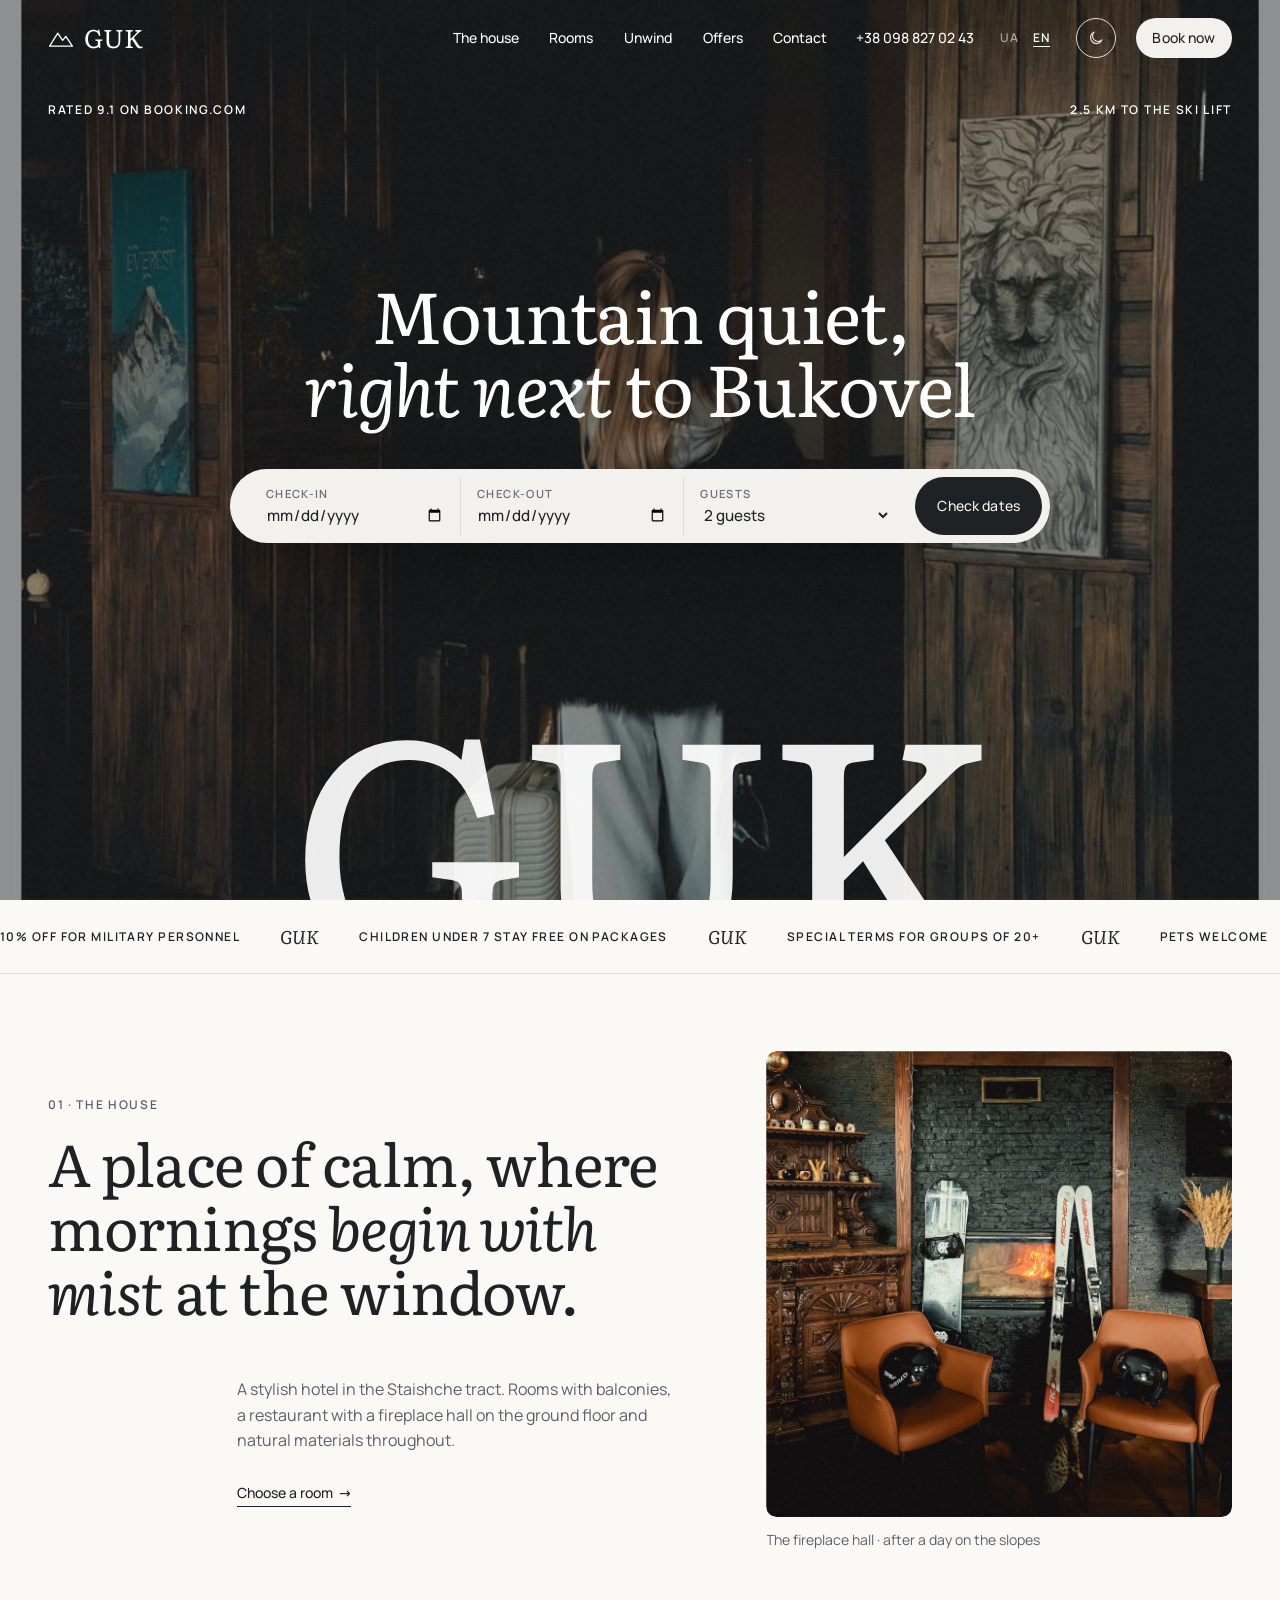
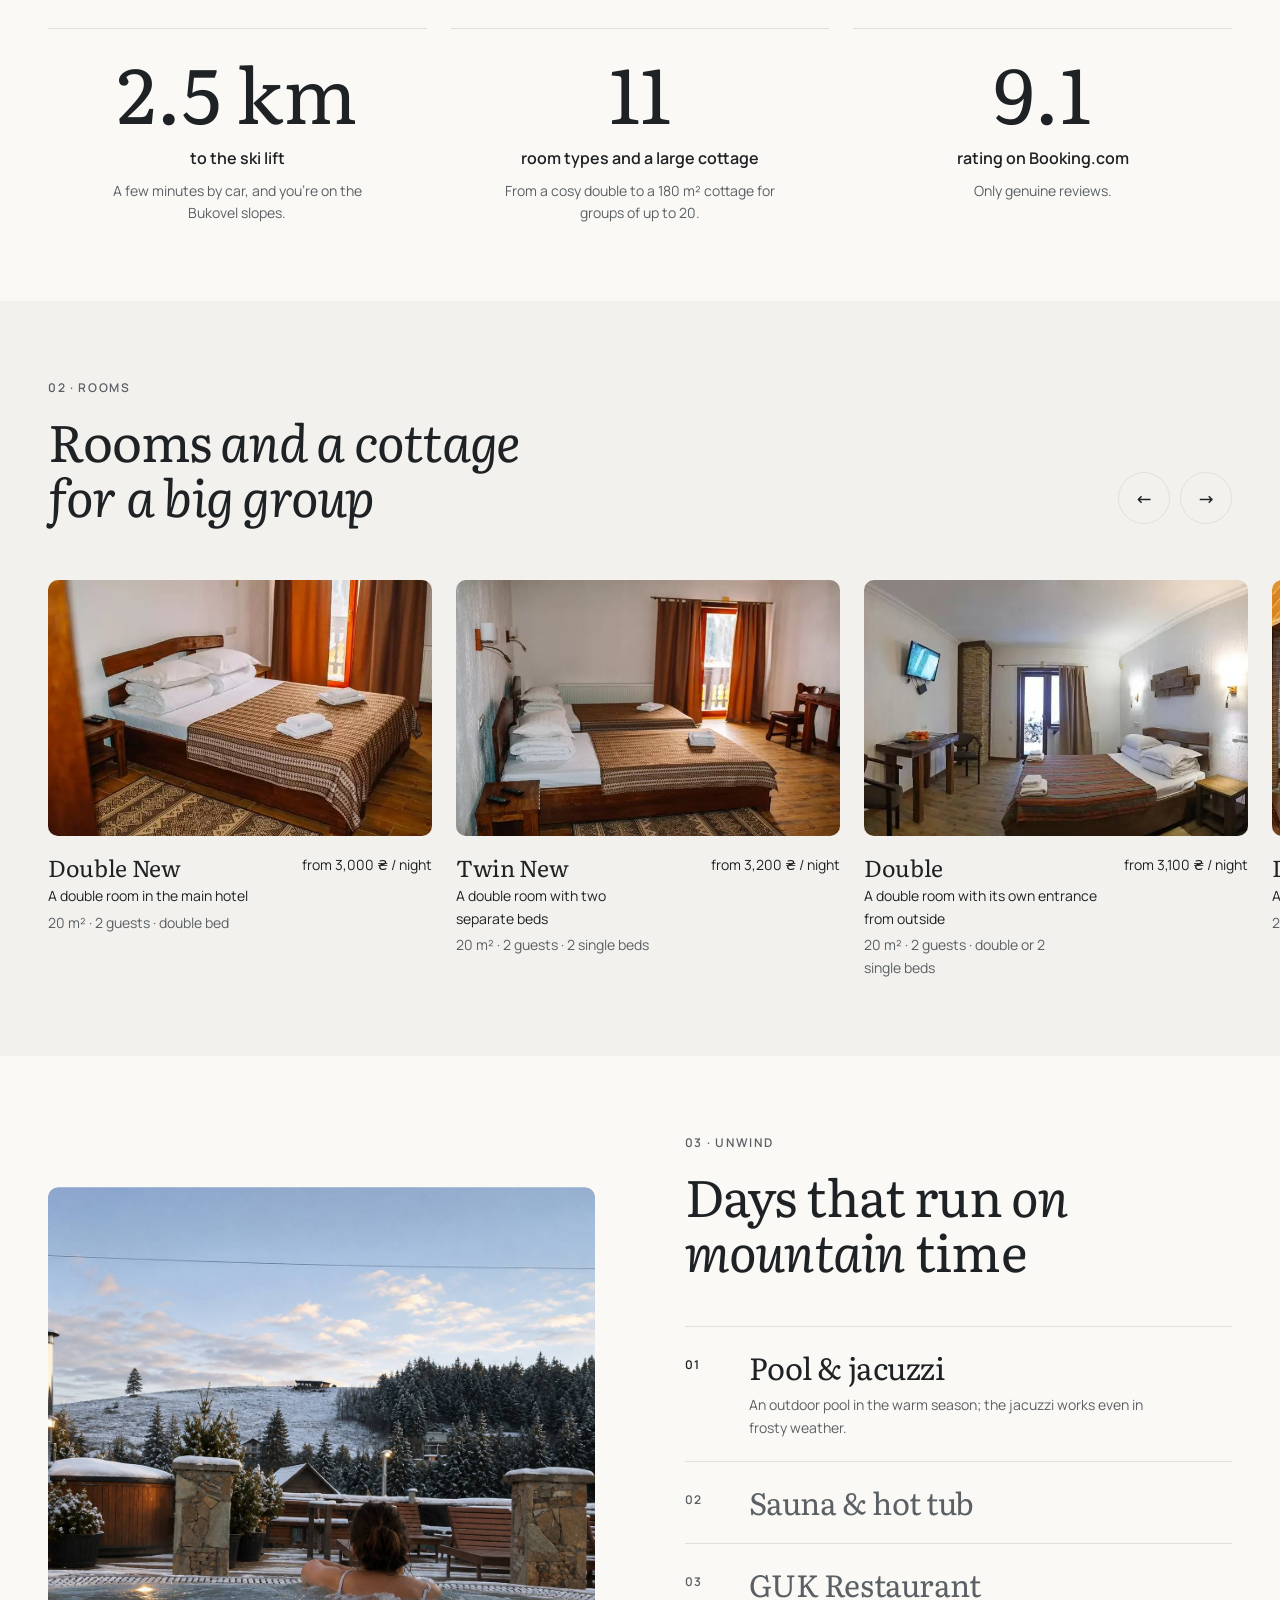
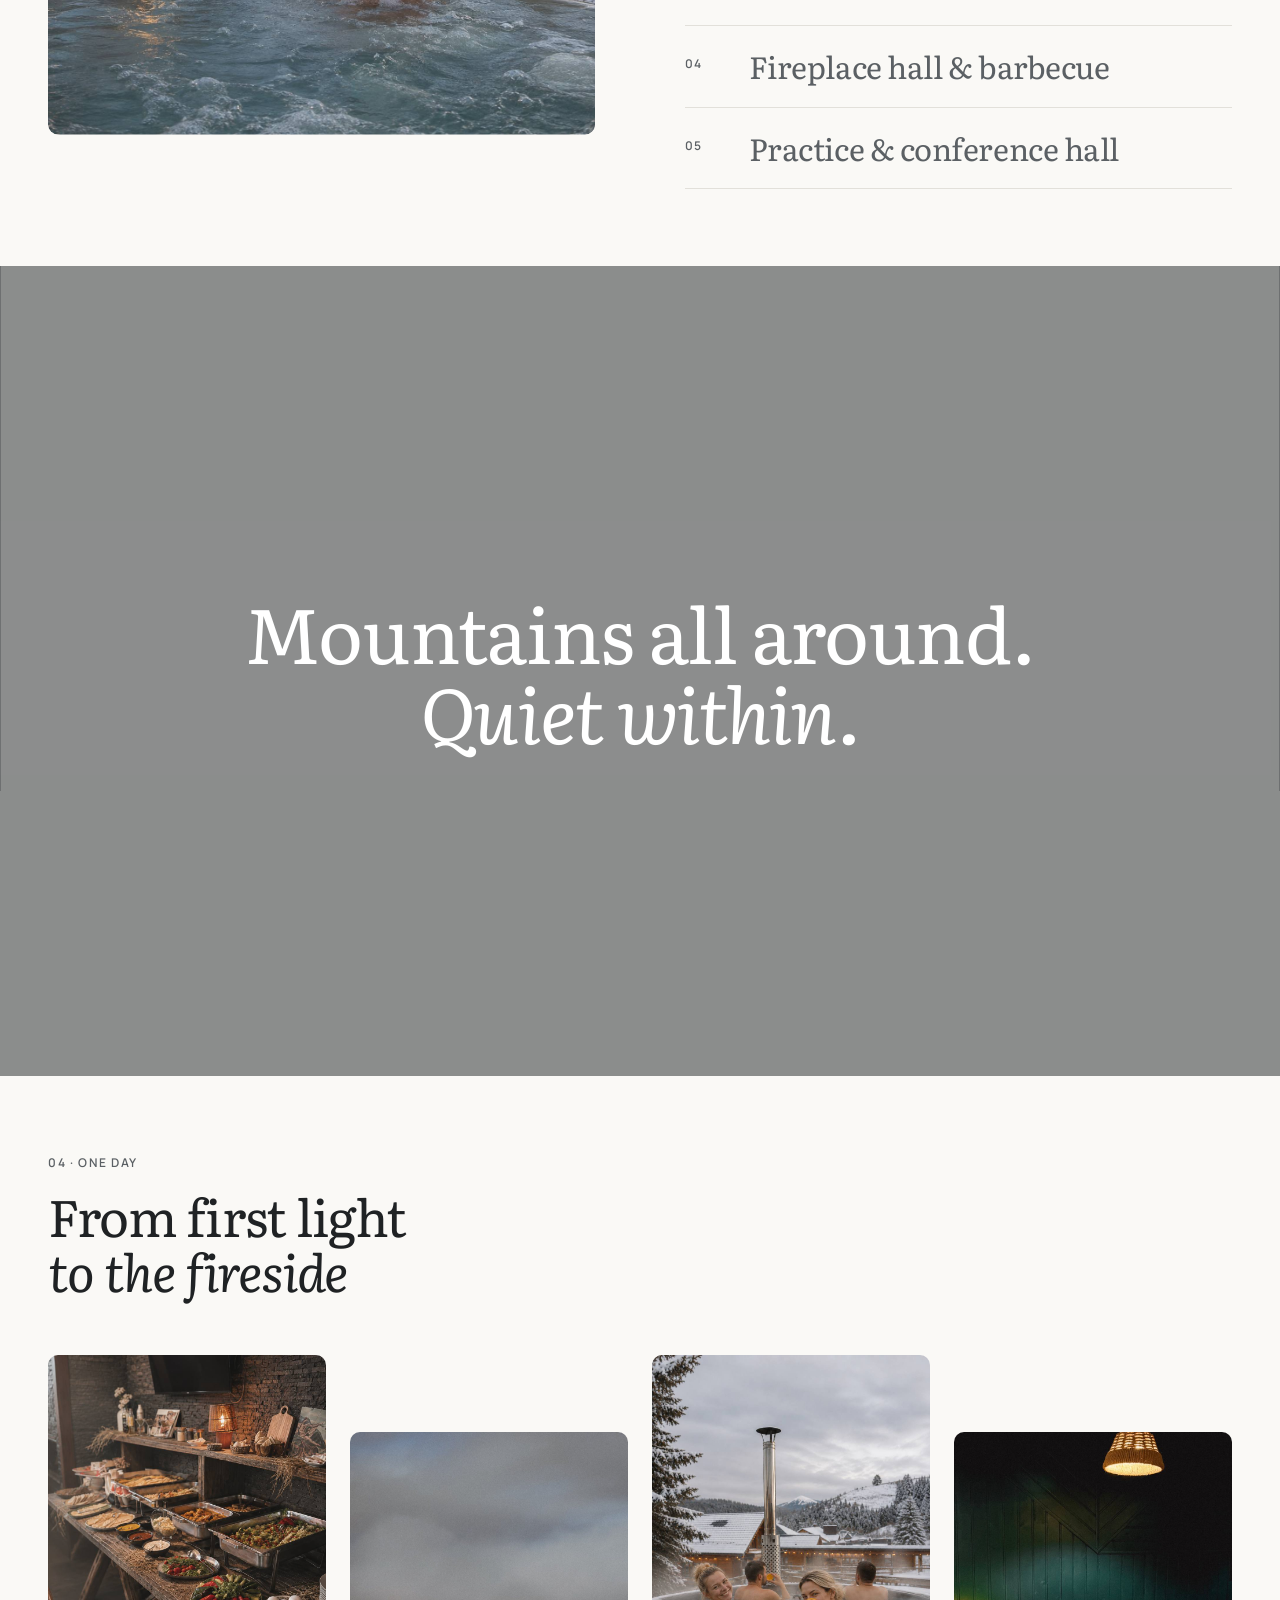
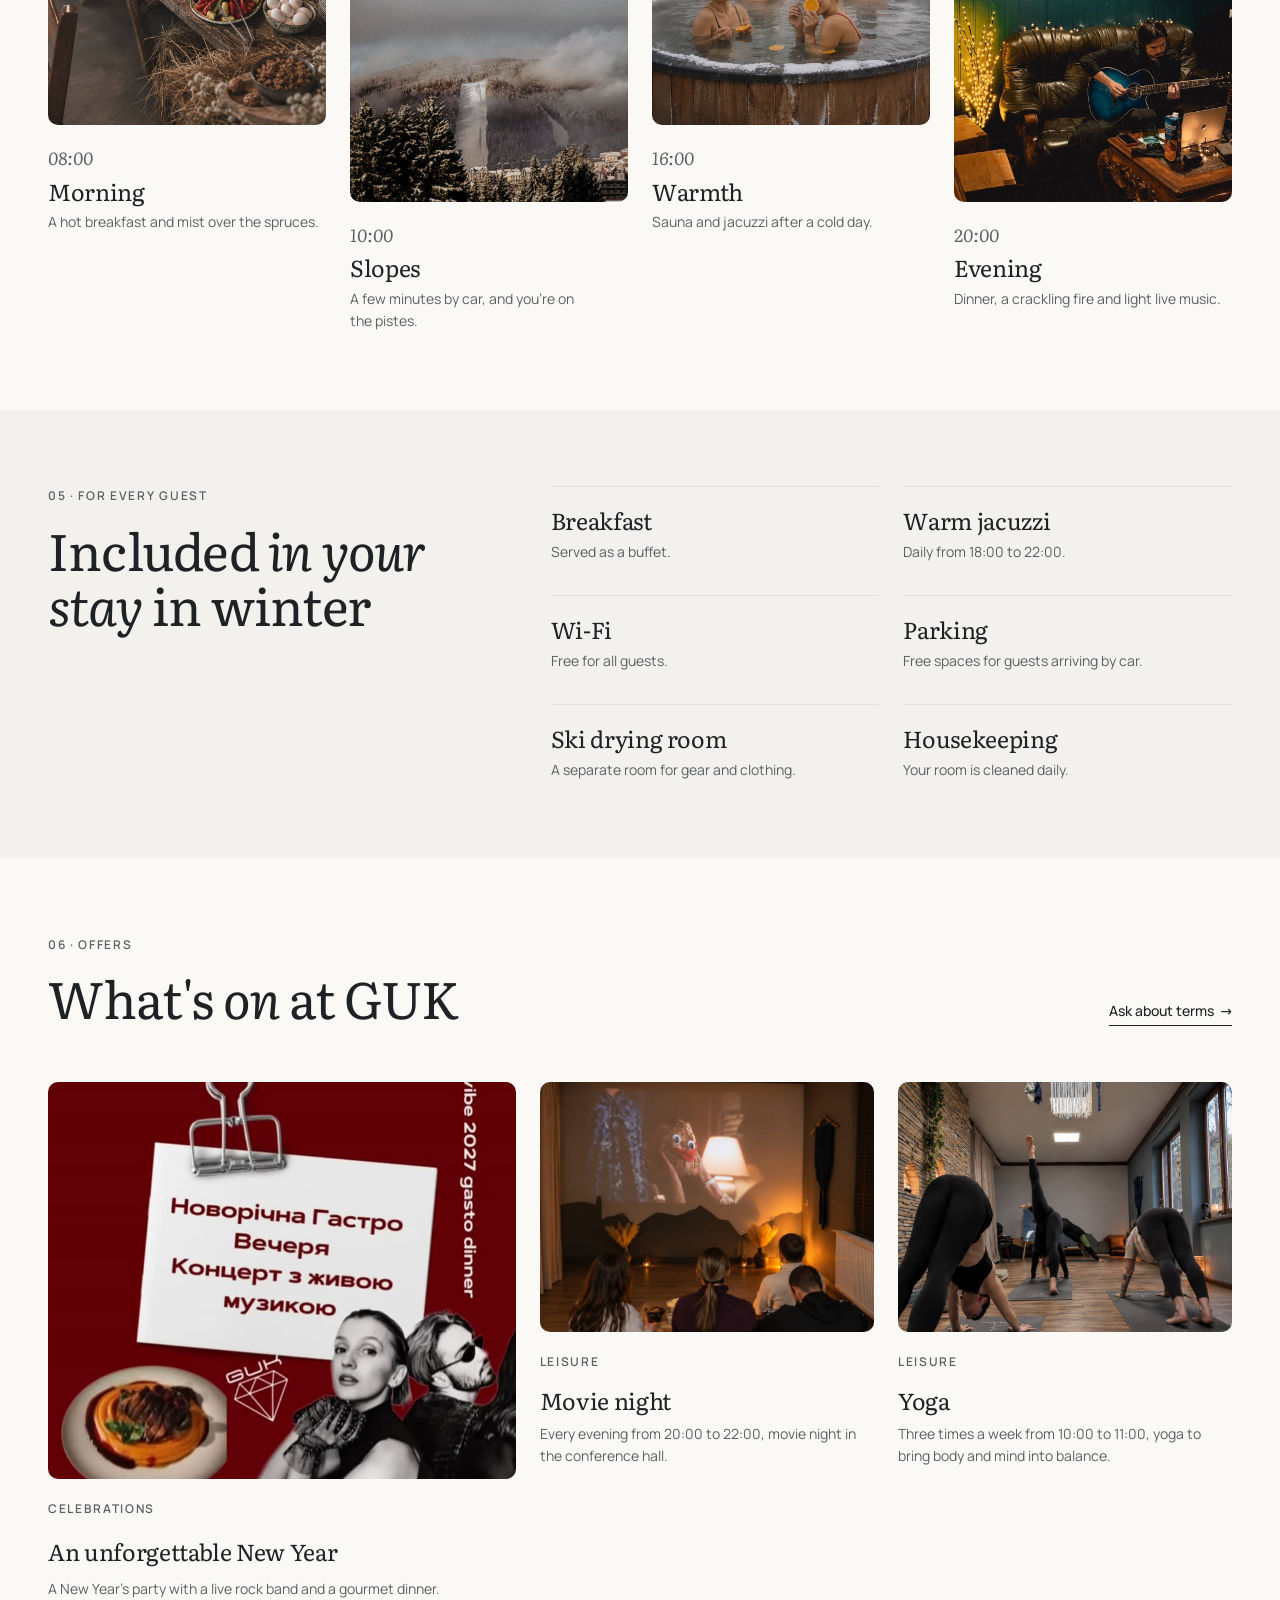
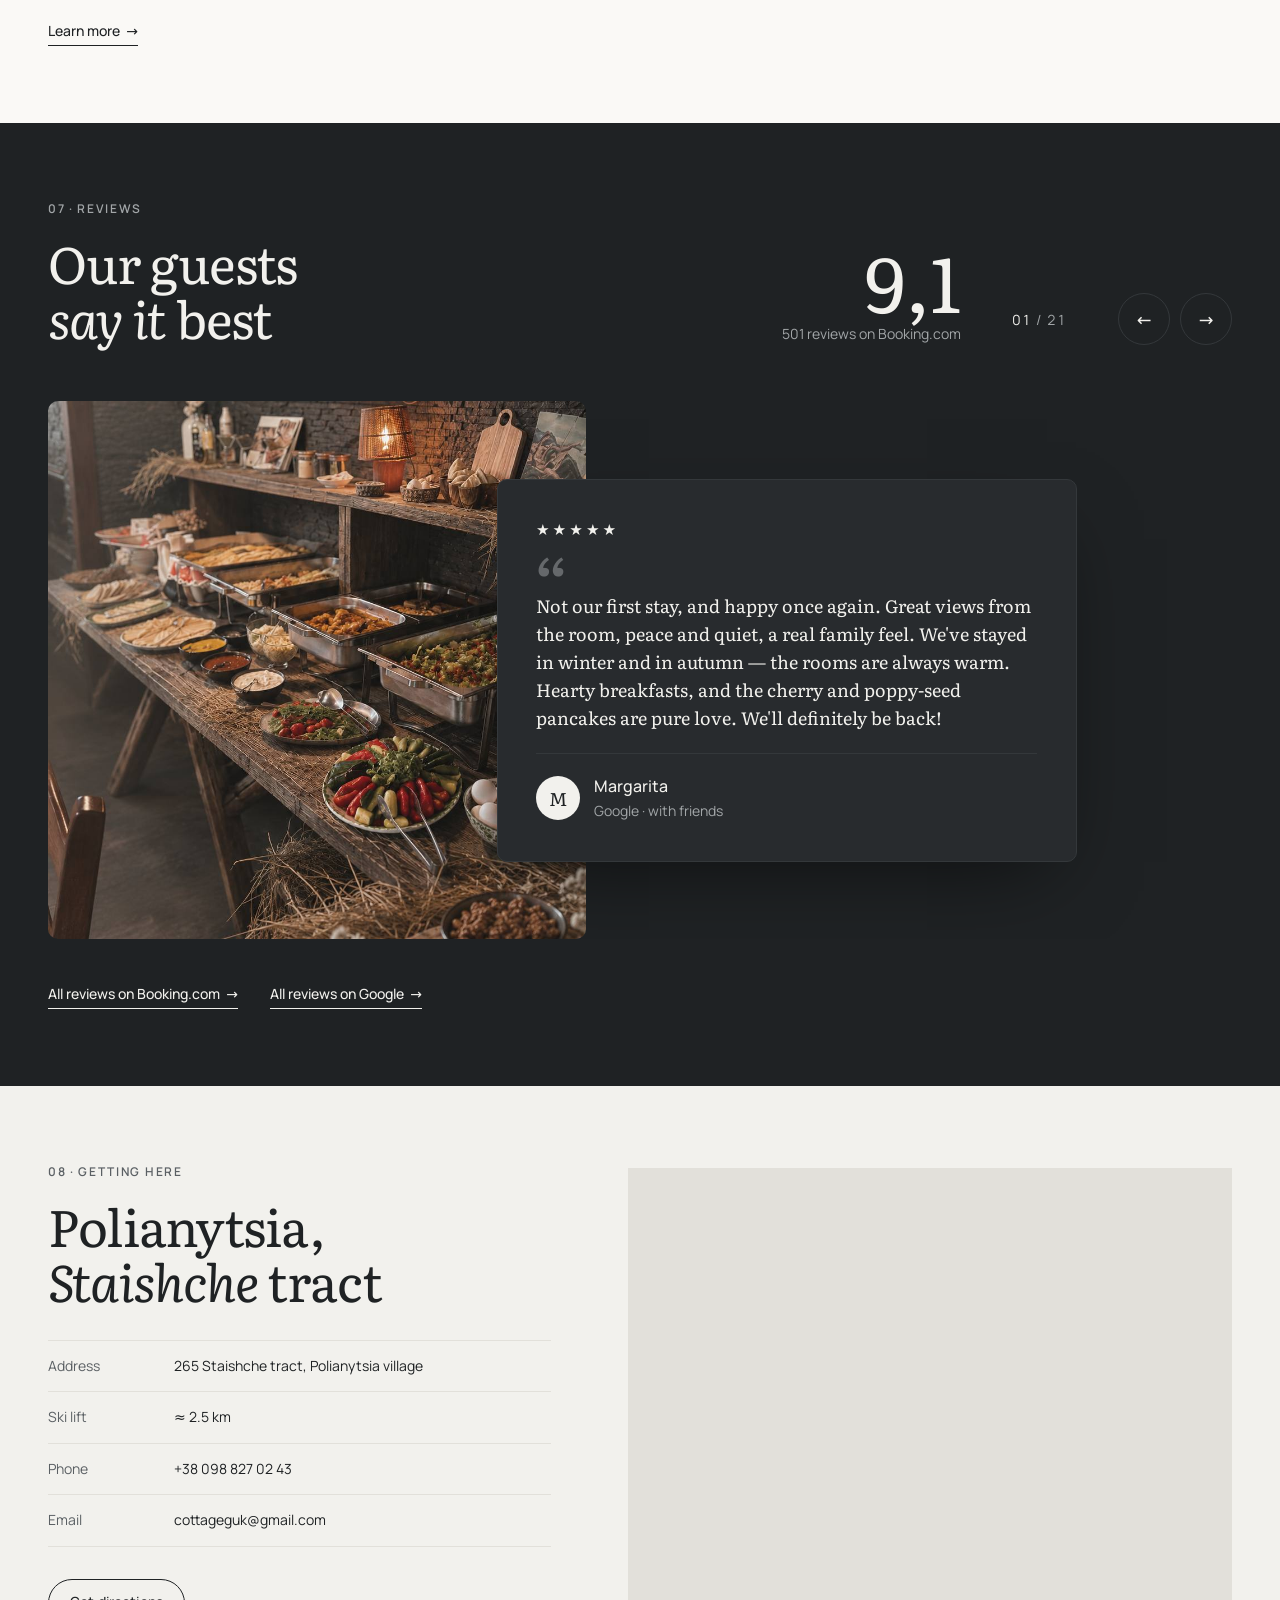
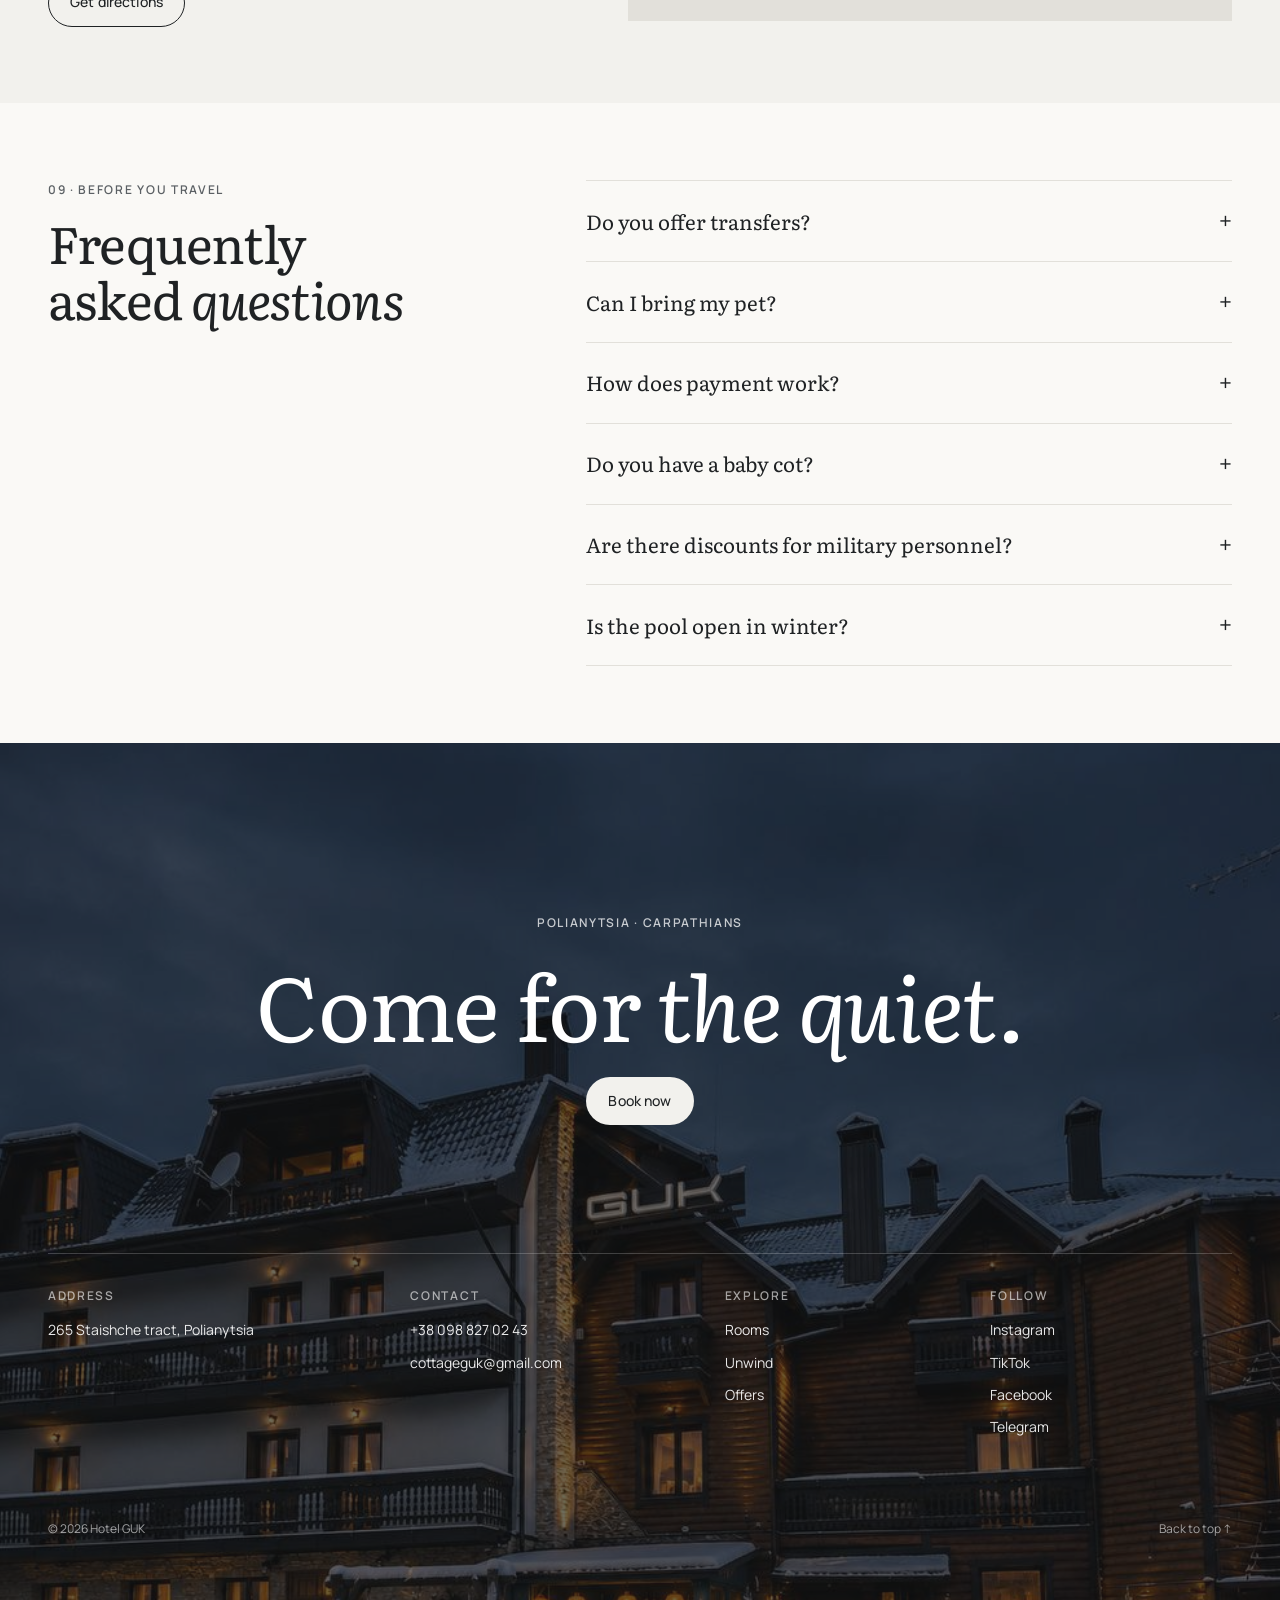
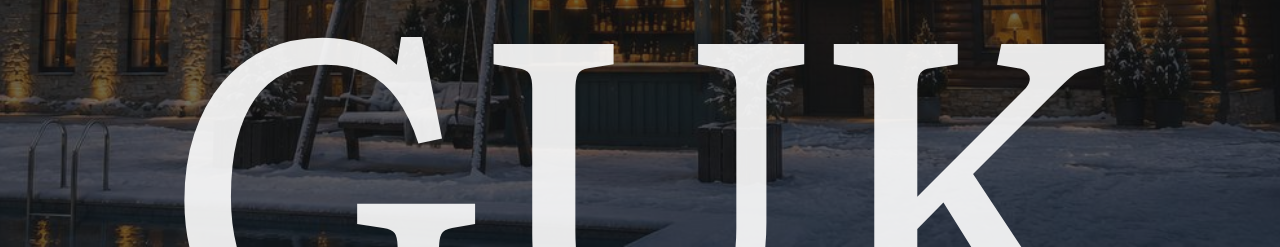
==== commit 39b5f2ff: "Відгуки — карусель з фото, додано 10 відгуків з Booking.com (усього 21) Co-Authored-By: Claude Opus " ====
--- a/en/index.html
+++ b/en/index.html
@@ -646,10 +646,10 @@
 
 
     <!-- =====================================================
-         10. ВІДГУКИ — справжні відгуки гостей з Google Maps
+         10. ВІДГУКИ — справжні відгуки гостей з Google Maps і Booking.com і Booking.com
          Стилі: css/home.css → «10. ВІДГУКИ»
-         Гортання стрілками й перетягуванням: js/main.js → пункт 7
-         Новий відгук = скопіювати один <figure class="review"> і
+         Карусель (автогортання, стрілки, свайп, лічильник): js/main.js → пункт 7
+         Новий відгук = скопіювати один <div class="review"> (фото + картка) і
          додати переклад тексту в tools/make_en.py (словник T).
          ===================================================== -->
     <section class="reviews section" id="reviews">
@@ -660,141 +660,336 @@
             <h2 class="reveal">Our guests <em>say it</em> best</h2>
           </div>
           <div class="reviews__aside reveal">
-            <p class="reviews__score"><strong>9,1</strong><span>rating on Booking.com</span></p>
+            <p class="reviews__score"><strong>9,1</strong><span>501 reviews on Booking.com</span></p>
+            <p class="reviews__counter" aria-live="polite"><span data-reviews-current>01</span> / <span data-reviews-total>21</span></p>
             <div class="rooms__nav">
               <button class="round-btn" type="button" data-reviews-prev aria-label="Previous review">←</button>
               <button class="round-btn" type="button" data-reviews-next aria-label="Next review">→</button>
             </div>
           </div>
         </div>
-      </div>
-
-      <div class="reviews__track" data-reviews-track tabindex="0" aria-label="Reviews — scroll sideways">
-        <!-- Відгук 01: Margarita -->
-        <figure class="review">
-          <p class="review__stars" aria-label="Rated 5 out of 5">★★★★★</p>
-          <blockquote class="review__text">
-            <p>Not our first stay, and happy once again. Great views from the room, peace and quiet, a real family feel. We've stayed in winter and in autumn — the rooms are always warm. Hearty breakfasts, and the cherry and poppy-seed pancakes are pure love. We'll definitely be back!</p>
-          </blockquote>
-          <figcaption class="review__author">
-            <span class="review__avatar" aria-hidden="true">M</span>
-            <span><strong>Margarita</strong><small>Google · with friends</small></span>
-          </figcaption>
-        </figure>
-        <!-- Відгук 02: Kissslorod -->
-        <figure class="review">
-          <p class="review__stars" aria-label="Rated 5 out of 5">★★★★★</p>
-          <blockquote class="review__text">
-            <p>A really cosy place. Attentive but unobtrusive service, delicious home cooking, and you can chat with the chef in person. Hot tub, sauna, jacuzzi — all right at the hotel. This place has a soul.</p>
-          </blockquote>
-          <figcaption class="review__author">
-            <span class="review__avatar" aria-hidden="true">K</span>
-            <span><strong>Kissslorod</strong><small>Google · with friends</small></span>
-          </figcaption>
-        </figure>
-        <!-- Відгук 03: Оксана С. -->
-        <figure class="review">
-          <p class="review__stars" aria-label="Rated 5 out of 5">★★★★★</p>
-          <blockquote class="review__text">
-            <p>They checked us in early without any fuss and always met us halfway. You could feel they genuinely care about their guests. The breakfasts deserve a love letter of their own! A wonderful atmosphere, and lovely to guests and pets alike.</p>
-          </blockquote>
-          <figcaption class="review__author">
-            <span class="review__avatar" aria-hidden="true">O</span>
-            <span><strong>Oksana S.</strong><small>Google · with family</small></span>
-          </figcaption>
-        </figure>
-        <!-- Відгук 04: Aleksa W. -->
-        <figure class="review">
-          <p class="review__stars" aria-label="Rated 5 out of 5">★★★★★</p>
-          <blockquote class="review__text">
-            <p>A restaurant with a panoramic mountain view — so cosy. Warm, caring staff; I felt right at home. And the food is superb: the best borscht in all of Bukovel!</p>
-          </blockquote>
-          <figcaption class="review__author">
-            <span class="review__avatar" aria-hidden="true">A</span>
-            <span><strong>Aleksa W.</strong><small>Google · restaurant</small></span>
-          </figcaption>
-        </figure>
-        <!-- Відгук 05: Lone Frod -->
-        <figure class="review">
-          <p class="review__stars" aria-label="Rated 4 out of 5">★★★★<span class="review__star--off">★</span></p>
-          <blockquote class="review__text">
-            <p>Three days in, we knew every member of staff by name — top marks! We especially loved having a fireplace in our room that we were allowed to light: +100 to cosiness.</p>
-          </blockquote>
-          <figcaption class="review__author">
-            <span class="review__avatar" aria-hidden="true">L</span>
-            <span><strong>Lone Frod</strong><small>Google</small></span>
-          </figcaption>
-        </figure>
-        <!-- Відгук 06: Julia S. -->
-        <figure class="review">
-          <p class="review__stars" aria-label="Rated 5 out of 5">★★★★★</p>
-          <blockquote class="review__text">
-            <p>Very friendly staff. The rooms are spotless, cleaned daily, with everything you need. Comfy mattresses and warm duvets. There's a practice hall and movies on a projector. A great jacuzzi and a hot bathhouse.</p>
-          </blockquote>
-          <figcaption class="review__author">
-            <span class="review__avatar" aria-hidden="true">J</span>
-            <span><strong>Julia S.</strong><small>Google · with friends</small></span>
-          </figcaption>
-        </figure>
-        <!-- Відгук 07: Юлія Д. -->
-        <figure class="review">
-          <p class="review__stars" aria-label="Rated 5 out of 5">★★★★★</p>
-          <blockquote class="review__text">
-            <p>A wonderful hotel for a quiet family break. Kind people and top-notch service: if you need to move check-in or check-out, they always accommodate. A peaceful, picturesque spot — and the centre of Bukovel is just a short walk away.</p>
-          </blockquote>
-          <figcaption class="review__author">
-            <span class="review__avatar" aria-hidden="true">Y</span>
-            <span><strong>Yuliia D.</strong><small>Google · with family</small></span>
-          </figcaption>
-        </figure>
-        <!-- Відгук 08: Руслан П. -->
-        <figure class="review">
-          <p class="review__stars" aria-label="Rated 5 out of 5">★★★★★</p>
-          <blockquote class="review__text">
-            <p>A lovely atmosphere, and friendly staff and owners. We fully recharged thanks to the jacuzzi, spa and hot tub. Tasty food — be sure to try the uzvar, it takes you straight back to childhood. I'll definitely come again!</p>
-          </blockquote>
-          <figcaption class="review__author">
-            <span class="review__avatar" aria-hidden="true">R</span>
-            <span><strong>Ruslan P.</strong><small>Google · as a couple</small></span>
-          </figcaption>
-        </figure>
-        <!-- Відгук 09: Nataly A. -->
-        <figure class="review">
-          <p class="review__stars" aria-label="Rated 5 out of 5">★★★★★</p>
-          <blockquote class="review__text">
-            <p>I stayed here for 10 days. A great location: shops and cafés nearby, and Bukovel's popular spots are close. A beautiful view from my room. Attentive staff who are always happy to help.</p>
-          </blockquote>
-          <figcaption class="review__author">
-            <span class="review__avatar" aria-hidden="true">N</span>
-            <span><strong>Nataly A.</strong><small>Google · with friends</small></span>
-          </figcaption>
-        </figure>
-        <!-- Відгук 10: Богдана -->
-        <figure class="review">
-          <p class="review__stars" aria-label="Rated 5 out of 5">★★★★★</p>
-          <blockquote class="review__text">
-            <p>So cosy and atmospheric. We especially loved the jacuzzi. The room was clean, the bed very comfortable, with a lovely view of a lone spruce on the hill. Pleasant staff, tasty food. A definite 10/10 :)</p>
-          </blockquote>
-          <figcaption class="review__author">
-            <span class="review__avatar" aria-hidden="true">B</span>
-            <span><strong>Bohdana</strong><small>Google · with family</small></span>
-          </figcaption>
-        </figure>
-        <!-- Відгук 11: Дарья M. -->
-        <figure class="review">
-          <p class="review__stars" aria-label="Rated 5 out of 5">★★★★★</p>
-          <blockquote class="review__text">
-            <p>A very atmospheric restaurant with an interesting story and incredibly tasty home cooking. Thanks to the girls for such caring service!</p>
-          </blockquote>
-          <figcaption class="review__author">
-            <span class="review__avatar" aria-hidden="true">D</span>
-            <span><strong>Daria M.</strong><small>Google · restaurant</small></span>
-          </figcaption>
-        </figure>
-      </div>
-
-      <div class="container">
-        <a class="link-arrow reviews__more reveal" href="https://www.google.com/maps/search/?api=1&query=%D0%93%D0%BE%D1%82%D0%B5%D0%BB%D1%8C+%D0%93%D1%83%D0%BA+%D0%9F%D0%BE%D0%BB%D1%8F%D0%BD%D0%B8%D1%86%D1%8F" target="_blank" rel="noopener">All reviews on Google</a>
+
+        <div class="reviews__track" data-reviews-track tabindex="0" aria-roledescription="carousel" aria-label="Reviews — scroll sideways">
+          <!-- Відгук 01: Margarita · фото: images/day/breakfast.jpeg -->
+          <div class="review">
+            <img class="review__photo photo" src="../images/day/breakfast.jpeg" alt="" loading="lazy">
+            <figure class="review__card">
+              <p class="review__stars" aria-label="Rated 5 out of 5">★★★★★</p>
+              <blockquote class="review__text">
+                <p>Not our first stay, and happy once again. Great views from the room, peace and quiet, a real family feel. We've stayed in winter and in autumn — the rooms are always warm. Hearty breakfasts, and the cherry and poppy-seed pancakes are pure love. We'll definitely be back!</p>
+              </blockquote>
+              <figcaption class="review__author">
+                <span class="review__avatar" aria-hidden="true">M</span>
+                <span><strong>Margarita</strong><small>Google · with friends</small></span>
+              </figcaption>
+            </figure>
+          </div>
+
+          <!-- Відгук з Booking: Ірина · фото: images/leisure/yoga.jpg -->
+          <div class="review">
+            <img class="review__photo photo" src="../images/leisure/yoga.jpg" alt="" loading="lazy">
+            <figure class="review__card">
+              <p class="review__stars review__stars--score" aria-label="Rated 10 out of 10">10<small>/10</small></p>
+              <blockquote class="review__text">
+                <p>A great location with mountain views, a pool, jacuzzi and hot tub. So comfortable and cosy — every corner of the hotel is a pleasure to be in. Everything is thought through and made with care. Delicious food and varied breakfasts.</p>
+              </blockquote>
+              <figcaption class="review__author">
+                <span class="review__avatar" aria-hidden="true">I</span>
+                <span><strong>Iryna</strong><small>Booking.com · with family</small></span>
+              </figcaption>
+            </figure>
+          </div>
+
+          <!-- Відгук 02: Kissslorod · фото: images/rest/sauna.jpg -->
+          <div class="review">
+            <img class="review__photo photo" src="../images/rest/sauna.jpg" alt="" loading="lazy">
+            <figure class="review__card">
+              <p class="review__stars" aria-label="Rated 5 out of 5">★★★★★</p>
+              <blockquote class="review__text">
+                <p>A really cosy place. Attentive but unobtrusive service, delicious home cooking, and you can chat with the chef in person. Hot tub, sauna, jacuzzi — all right at the hotel. This place has a soul.</p>
+              </blockquote>
+              <figcaption class="review__author">
+                <span class="review__avatar" aria-hidden="true">K</span>
+                <span><strong>Kissslorod</strong><small>Google · with friends</small></span>
+              </figcaption>
+            </figure>
+          </div>
+
+          <!-- Відгук з Booking: Олена · фото: images/rooms/duplex/2.jpg -->
+          <div class="review">
+            <img class="review__photo photo" src="../images/rooms/duplex/2.jpg" alt="" loading="lazy">
+            <figure class="review__card">
+              <p class="review__stars review__stars--score" aria-label="Rated 10 out of 10">10<small>/10</small></p>
+              <blockquote class="review__text">
+                <p>Very friendly staff and a spotless property. Tasty food and incredible breakfasts. The mountain view is superb. So glad we chose this hotel!</p>
+              </blockquote>
+              <figcaption class="review__author">
+                <span class="review__avatar" aria-hidden="true">O</span>
+                <span><strong>Olena</strong><small>Booking.com · with friends</small></span>
+              </figcaption>
+            </figure>
+          </div>
+
+          <!-- Відгук 03: Оксана С. · фото: images/about/fireplace-hall.jpg -->
+          <div class="review">
+            <img class="review__photo photo" src="../images/about/fireplace-hall.jpg" alt="" loading="lazy">
+            <figure class="review__card">
+              <p class="review__stars" aria-label="Rated 5 out of 5">★★★★★</p>
+              <blockquote class="review__text">
+                <p>They checked us in early without any fuss and always met us halfway. You could feel they genuinely care about their guests. The breakfasts deserve a love letter of their own! A wonderful atmosphere, and lovely to guests and pets alike.</p>
+              </blockquote>
+              <figcaption class="review__author">
+                <span class="review__avatar" aria-hidden="true">O</span>
+                <span><strong>Oksana S.</strong><small>Google · with family</small></span>
+              </figcaption>
+            </figure>
+          </div>
+
+          <!-- Відгук з Booking: Володимир · фото: images/rooms/duplex/1.jpg -->
+          <div class="review">
+            <img class="review__photo photo" src="../images/rooms/duplex/1.jpg" alt="" loading="lazy">
+            <figure class="review__card">
+              <p class="review__stars review__stars--score" aria-label="Rated 10 out of 10">10<small>/10</small></p>
+              <blockquote class="review__text">
+                <p>We loved how we were treated: friendly staff, lovely rooms, a beautiful view, a good pool and a great jacuzzi. It feels like home — mostly families stay here, so it's calm and quiet. This was our second visit and we're planning to come back.</p>
+              </blockquote>
+              <figcaption class="review__author">
+                <span class="review__avatar" aria-hidden="true">V</span>
+                <span><strong>Volodymyr</strong><small>Booking.com · with family</small></span>
+              </figcaption>
+            </figure>
+          </div>
+
+          <!-- Відгук 04: Aleksa W. · фото: images/rest/restaurant.jpg -->
+          <div class="review">
+            <img class="review__photo photo" src="../images/rest/restaurant.jpg" alt="" loading="lazy">
+            <figure class="review__card">
+              <p class="review__stars" aria-label="Rated 5 out of 5">★★★★★</p>
+              <blockquote class="review__text">
+                <p>A restaurant with a panoramic mountain view — so cosy. Warm, caring staff; I felt right at home. And the food is superb: the best borscht in all of Bukovel!</p>
+              </blockquote>
+              <figcaption class="review__author">
+                <span class="review__avatar" aria-hidden="true">A</span>
+                <span><strong>Aleksa W.</strong><small>Google · restaurant</small></span>
+              </figcaption>
+            </figure>
+          </div>
+
+          <!-- Відгук з Booking: Микола · фото: images/rooms/quadruple/1.jpg -->
+          <div class="review">
+            <img class="review__photo photo" src="../images/rooms/quadruple/1.jpg" alt="" loading="lazy">
+            <figure class="review__card">
+              <p class="review__stars review__stars--score" aria-label="Rated 10 out of 10">10<small>/10</small></p>
+              <blockquote class="review__text">
+                <p>A clean, spacious room with beautiful mountain views! Friendly staff, a lovely big pool and delicious food!</p>
+              </blockquote>
+              <figcaption class="review__author">
+                <span class="review__avatar" aria-hidden="true">M</span>
+                <span><strong>Mykola</strong><small>Booking.com · solo trip</small></span>
+              </figcaption>
+            </figure>
+          </div>
+
+          <!-- Відгук 05: Lone Frod · фото: images/rest/fireplace-evening.jpg -->
+          <div class="review">
+            <img class="review__photo photo" src="../images/rest/fireplace-evening.jpg" alt="" loading="lazy">
+            <figure class="review__card">
+              <p class="review__stars" aria-label="Rated 4 out of 5">★★★★<span class="review__star--off">★</span></p>
+              <blockquote class="review__text">
+                <p>Three days in, we knew every member of staff by name — top marks! We especially loved having a fireplace in our room that we were allowed to light: +100 to cosiness.</p>
+              </blockquote>
+              <figcaption class="review__author">
+                <span class="review__avatar" aria-hidden="true">L</span>
+                <span><strong>Lone Frod</strong><small>Google</small></span>
+              </figcaption>
+            </figure>
+          </div>
+
+          <!-- Відгук з Booking: Oksana · фото: images/rooms/twin-new/1.jpg -->
+          <div class="review">
+            <img class="review__photo photo" src="../images/rooms/twin-new/1.jpg" alt="" loading="lazy">
+            <figure class="review__card">
+              <p class="review__stars review__stars--score" aria-label="Rated 10 out of 10">10<small>/10</small></p>
+              <blockquote class="review__text">
+                <p>Friendly staff, wonderful breakfasts, a clean and beautiful hotel with pools. Really tasty food. The price is very fair for a holiday like this, and there are plenty of supermarkets nearby. Highly recommended!</p>
+              </blockquote>
+              <figcaption class="review__author">
+                <span class="review__avatar" aria-hidden="true">O</span>
+                <span><strong>Oksana</strong><small>Booking.com · with family</small></span>
+              </figcaption>
+            </figure>
+          </div>
+
+          <!-- Відгук 06: Julia S. · фото: images/leisure/yoga-2.jpg -->
+          <div class="review">
+            <img class="review__photo photo" src="../images/leisure/yoga-2.jpg" alt="" loading="lazy">
+            <figure class="review__card">
+              <p class="review__stars" aria-label="Rated 5 out of 5">★★★★★</p>
+              <blockquote class="review__text">
+                <p>Very friendly staff. The rooms are spotless, cleaned daily, with everything you need. Comfy mattresses and warm duvets. There's a practice hall and movies on a projector. A great jacuzzi and a hot bathhouse.</p>
+              </blockquote>
+              <figcaption class="review__author">
+                <span class="review__avatar" aria-hidden="true">J</span>
+                <span><strong>Julia S.</strong><small>Google · with friends</small></span>
+              </figcaption>
+            </figure>
+          </div>
+
+          <!-- Відгук з Booking: Воловик · фото: images/rooms/family/2.jpg -->
+          <div class="review">
+            <img class="review__photo photo" src="../images/rooms/family/2.jpg" alt="" loading="lazy">
+            <figure class="review__card">
+              <p class="review__stars review__stars--score" aria-label="Rated 10 out of 10">10<small>/10</small></p>
+              <blockquote class="review__text">
+                <p>A really delicious breakfast! The location is right in the heart of the Carpathians. Friendly staff, tasty food and fair prices. Next time we'll definitely choose GUK again!</p>
+              </blockquote>
+              <figcaption class="review__author">
+                <span class="review__avatar" aria-hidden="true">V</span>
+                <span><strong>Volovyk</strong><small>Booking.com · with family</small></span>
+              </figcaption>
+            </figure>
+          </div>
+
+          <!-- Відгук 07: Юлія Д. · фото: images/footermain2.jpeg -->
+          <div class="review">
+            <img class="review__photo photo" src="../images/footermain2.jpeg" alt="" loading="lazy">
+            <figure class="review__card">
+              <p class="review__stars" aria-label="Rated 5 out of 5">★★★★★</p>
+              <blockquote class="review__text">
+                <p>A wonderful hotel for a quiet family break. Kind people and top-notch service: if you need to move check-in or check-out, they always accommodate. A peaceful, picturesque spot — and the centre of Bukovel is just a short walk away.</p>
+              </blockquote>
+              <figcaption class="review__author">
+                <span class="review__avatar" aria-hidden="true">Y</span>
+                <span><strong>Yuliia D.</strong><small>Google · with family</small></span>
+              </figcaption>
+            </figure>
+          </div>
+
+          <!-- Відгук з Booking: Костянтин · фото: images/rooms/family/1.jpg -->
+          <div class="review">
+            <img class="review__photo photo" src="../images/rooms/family/1.jpg" alt="" loading="lazy">
+            <figure class="review__card">
+              <p class="review__stars review__stars--score" aria-label="Rated 10 out of 10">10<small>/10</small></p>
+              <blockquote class="review__text">
+                <p>Price and quality fully lived up to our expectations. Cosy rooms, spotless, friendly staff and breakfasts of a high standard.</p>
+              </blockquote>
+              <figcaption class="review__author">
+                <span class="review__avatar" aria-hidden="true">K</span>
+                <span><strong>Kostiantyn</strong><small>Booking.com · with family</small></span>
+              </figcaption>
+            </figure>
+          </div>
+
+          <!-- Відгук 08: Руслан П. · фото: images/day/hot-tub.jpg -->
+          <div class="review">
+            <img class="review__photo photo" src="../images/day/hot-tub.jpg" alt="" loading="lazy">
+            <figure class="review__card">
+              <p class="review__stars" aria-label="Rated 5 out of 5">★★★★★</p>
+              <blockquote class="review__text">
+                <p>A lovely atmosphere, and friendly staff and owners. We fully recharged thanks to the jacuzzi, spa and hot tub. Tasty food — be sure to try the uzvar, it takes you straight back to childhood. I'll definitely come again!</p>
+              </blockquote>
+              <figcaption class="review__author">
+                <span class="review__avatar" aria-hidden="true">R</span>
+                <span><strong>Ruslan P.</strong><small>Google · as a couple</small></span>
+              </figcaption>
+            </figure>
+          </div>
+
+          <!-- Відгук з Booking: Bohdan · фото: images/rooms/suite-fireplace/1.jpg -->
+          <div class="review">
+            <img class="review__photo photo" src="../images/rooms/suite-fireplace/1.jpg" alt="" loading="lazy">
+            <figure class="review__card">
+              <p class="review__stars review__stars--score" aria-label="Rated 10 out of 10">10<small>/10</small></p>
+              <blockquote class="review__text">
+                <p>An interesting, stylish hotel with tasty breakfasts — we'd love to come back!</p>
+              </blockquote>
+              <figcaption class="review__author">
+                <span class="review__avatar" aria-hidden="true">B</span>
+                <span><strong>Bohdan</strong><small>Booking.com · with friends</small></span>
+              </figcaption>
+            </figure>
+          </div>
+
+          <!-- Відгук 09: Nataly A. · фото: images/day/ski-slopes.jpg -->
+          <div class="review">
+            <img class="review__photo photo" src="../images/day/ski-slopes.jpg" alt="" loading="lazy">
+            <figure class="review__card">
+              <p class="review__stars" aria-label="Rated 5 out of 5">★★★★★</p>
+              <blockquote class="review__text">
+                <p>I stayed here for 10 days. A great location: shops and cafés nearby, and Bukovel's popular spots are close. A beautiful view from my room. Attentive staff who are always happy to help.</p>
+              </blockquote>
+              <figcaption class="review__author">
+                <span class="review__avatar" aria-hidden="true">N</span>
+                <span><strong>Nataly A.</strong><small>Google · with friends</small></span>
+              </figcaption>
+            </figure>
+          </div>
+
+          <!-- Відгук з Booking: Лариса · фото: images/rooms/attic/1.jpg -->
+          <div class="review">
+            <img class="review__photo photo" src="../images/rooms/attic/1.jpg" alt="" loading="lazy">
+            <figure class="review__card">
+              <p class="review__stars review__stars--score" aria-label="Rated 10 out of 10">10<small>/10</small></p>
+              <blockquote class="review__text">
+                <p>The breakfast was amazing — it kept us going all day! The jacuzzi was amazing too. Everything was just lovely.</p>
+              </blockquote>
+              <figcaption class="review__author">
+                <span class="review__avatar" aria-hidden="true">L</span>
+                <span><strong>Larysa</strong><small>Booking.com · with family</small></span>
+              </figcaption>
+            </figure>
+          </div>
+
+          <!-- Відгук 10: Богдана · фото: images/rest/jacuzzi.jpg -->
+          <div class="review">
+            <img class="review__photo photo" src="../images/rest/jacuzzi.jpg" alt="" loading="lazy">
+            <figure class="review__card">
+              <p class="review__stars" aria-label="Rated 5 out of 5">★★★★★</p>
+              <blockquote class="review__text">
+                <p>So cosy and atmospheric. We especially loved the jacuzzi. The room was clean, the bed very comfortable, with a lovely view of a lone spruce on the hill. Pleasant staff, tasty food. A definite 10/10 :)</p>
+              </blockquote>
+              <figcaption class="review__author">
+                <span class="review__avatar" aria-hidden="true">B</span>
+                <span><strong>Bohdana</strong><small>Google · with family</small></span>
+              </figcaption>
+            </figure>
+          </div>
+
+          <!-- Відгук з Booking: Юлія · фото: images/rooms/triple-new/1.jpg -->
+          <div class="review">
+            <img class="review__photo photo" src="../images/rooms/triple-new/1.jpg" alt="" loading="lazy">
+            <figure class="review__card">
+              <p class="review__stars review__stars--score" aria-label="Rated 10 out of 10">10<small>/10</small></p>
+              <blockquote class="review__text">
+                <p>Friendly staff, a really cosy atmosphere, affordable prices and tasty breakfasts. Highly recommended!</p>
+              </blockquote>
+              <figcaption class="review__author">
+                <span class="review__avatar" aria-hidden="true">Y</span>
+                <span><strong>Yuliia</strong><small>Booking.com · with family</small></span>
+              </figcaption>
+            </figure>
+          </div>
+
+          <!-- Відгук 11: Дарья M. · фото: images/day/evening.jpeg -->
+          <div class="review">
+            <img class="review__photo photo" src="../images/day/evening.jpeg" alt="" loading="lazy">
+            <figure class="review__card">
+              <p class="review__stars" aria-label="Rated 5 out of 5">★★★★★</p>
+              <blockquote class="review__text">
+                <p>A very atmospheric restaurant with an interesting story and incredibly tasty home cooking. Thanks to the girls for such caring service!</p>
+              </blockquote>
+              <figcaption class="review__author">
+                <span class="review__avatar" aria-hidden="true">D</span>
+                <span><strong>Daria M.</strong><small>Google · restaurant</small></span>
+              </figcaption>
+            </figure>
+          </div>
+        </div>
+
+        <div class="reviews__links reveal">
+          <a class="link-arrow" href="https://www.booking.com/hotel/ua/cottage-guk.uk.html#tab-reviews" target="_blank" rel="noopener">All reviews on Booking.com</a>
+          <a class="link-arrow" href="https://www.google.com/maps/search/?api=1&query=%D0%93%D0%BE%D1%82%D0%B5%D0%BB%D1%8C+%D0%93%D1%83%D0%BA+%D0%9F%D0%BE%D0%BB%D1%8F%D0%BD%D0%B8%D1%86%D1%8F" target="_blank" rel="noopener">All reviews on Google</a>
+        </div>
       </div>
     </section>
 
--- a/css/home.css
+++ b/css/home.css
@@ -830,16 +830,24 @@
   color: var(--color-dark);
 }
 
-/* Стрічка — ті самі правила, що й у номерах */
+/* Лічильник «01 / 11» біля стрілок */
+.reviews__counter {
+  margin: 0 0 14px;
+  white-space: nowrap;
+  font-size: var(--fs-small);
+  font-variant-numeric: tabular-nums;
+  letter-spacing: 0.08em;
+  color: var(--color-on-dark-muted);
+}
+.reviews__counter span:first-child {
+  color: var(--color-on-dark);
+}
+
+/* Карусель: один слайд на всю ширину контейнера, гортається з «магнітом» */
 .reviews__track {
-  --edge: max(var(--gutter), calc((100vw - var(--container)) / 2));
-  display: flex;
-  align-items: stretch;
-  gap: var(--gap);
-  padding-inline: var(--edge);
+  display: flex;
   overflow-x: auto;
   scroll-snap-type: x mandatory;
-  scroll-padding-inline: var(--edge);
   scrollbar-width: none;
   cursor: grab;
 }
@@ -851,24 +859,52 @@
   scroll-snap-type: none;
   user-select: none;
 }
-
-/* Картка відгуку */
+.reviews__track.is-dragging img {
+  pointer-events: none;
+}
+
+/* Слайд: фото ліворуч, картка відгуку заходить на фото справа —
+   як у слайдах Instagram готелю */
 .review {
-  display: flex;
-  flex: 0 0 clamp(290px, 32vw, 460px);
+  display: grid;
+  flex: 0 0 100%;
+  grid-template-columns: minmax(0, 5fr) minmax(0, 6fr);
+  align-items: center;
+  scroll-snap-align: start;
+  scroll-snap-stop: always;
+}
+
+.review__photo {
+  grid-area: 1 / 1;
+  aspect-ratio: 1 / 1;
+  height: auto;
+  border-radius: var(--radius-photo);
+}
+
+.review__card {
+  position: relative;
+  display: flex;
+  grid-area: 1 / 2;
   flex-direction: column;
-  gap: 24px;
-  margin: 0;
-  padding: clamp(24px, 2.6vw, 36px);
+  gap: 22px;
+  max-width: 580px;
+  margin: 0 0 0 calc(-1 * clamp(48px, 7vw, 112px)); /* наїжджає на фото */
+  padding: clamp(28px, 3vw, 44px);
   border: 1px solid var(--color-dark-line);
   border-radius: var(--radius-photo);
   background: var(--color-dark-surface);
-  scroll-snap-align: start;
-  transition: transform 0.5s var(--ease), border-color 0.5s var(--ease);
-}
-.review:hover {
-  transform: translateY(-4px);
-  border-color: var(--color-on-dark-muted);
+  box-shadow: 0 30px 80px -30px rgb(0 0 0 / 0.6);
+}
+
+/* Поява картки, коли слайд став активним (клас ставить js/main.js → пункт 7) */
+.js .review__card {
+  opacity: 0;
+  transform: translateY(24px);
+  transition: opacity 0.8s var(--ease), transform 0.8s var(--ease);
+}
+.js .review.is-active .review__card {
+  opacity: 1;
+  transform: none;
 }
 
 .review__stars {
@@ -879,11 +915,21 @@
 .review__star--off {
   opacity: 0.3;
 }
+/* Оцінка з Booking: «10/10» замість зірок */
+.review__stars--score {
+  font-family: var(--font-serif);
+  font-size: 1.6rem;
+  letter-spacing: 0;
+  line-height: 1;
+}
+.review__stars--score small {
+  font-size: 0.55em;
+  color: var(--color-on-dark-muted);
+}
 
 /* Великі лапки над текстом — «журнальний» акцент */
 .review__text {
   position: relative;
-  flex: 1;
   margin: 0;
   padding-top: 28px;
 }
@@ -901,7 +947,7 @@
 .review__text p {
   margin: 0;
   font-family: var(--font-serif);
-  font-size: clamp(1.05rem, 1.25vw, 1.2rem);
+  font-size: clamp(1.05rem, 1.4vw, 1.3rem);
   line-height: 1.55;
 }
 
@@ -936,16 +982,38 @@
   font-size: 1.15rem;
 }
 
-.reviews__more {
+/* Посилання на всі відгуки під каруселлю */
+.reviews__links {
+  display: flex;
+  flex-wrap: wrap;
+  gap: 16px 32px;
   margin-top: clamp(28px, 4vw, 44px);
+}
+.reviews__links a {
   color: var(--color-on-dark);
 }
 
 @media (prefers-reduced-motion: reduce) {
-  .review,
-  .review:hover {
+  .js .review__card {
+    opacity: 1;
+    transform: none;
     transition: none;
-    transform: none;
+  }
+}
+
+@media (max-width: 900px) {
+  .review {
+    grid-template-columns: 1fr;
+    align-items: start;
+  }
+  .review__photo {
+    aspect-ratio: 4 / 3;
+  }
+  /* На телефоні картка під фото й трохи заходить на нього знизу */
+  .review__card {
+    grid-area: 2 / 1;
+    max-width: none;
+    margin: -56px 14px 0;
   }
 }
 
@@ -954,15 +1022,21 @@
     flex-direction: column;
     align-items: flex-start;
   }
+  /* Оцінка — окремим рядком, нижче лічильник і стрілки */
   .reviews__aside {
+    flex-wrap: wrap;
+    align-items: center;
     width: 100%;
-    justify-content: space-between;
+    gap: 20px 16px;
+  }
+  .reviews__score {
+    flex-basis: 100%;
   }
   .reviews__score {
     text-align: left;
   }
-  .review {
-    flex-basis: 84vw;
+  .reviews__counter {
+    margin: 0 auto 14px 0;
   }
 }
 
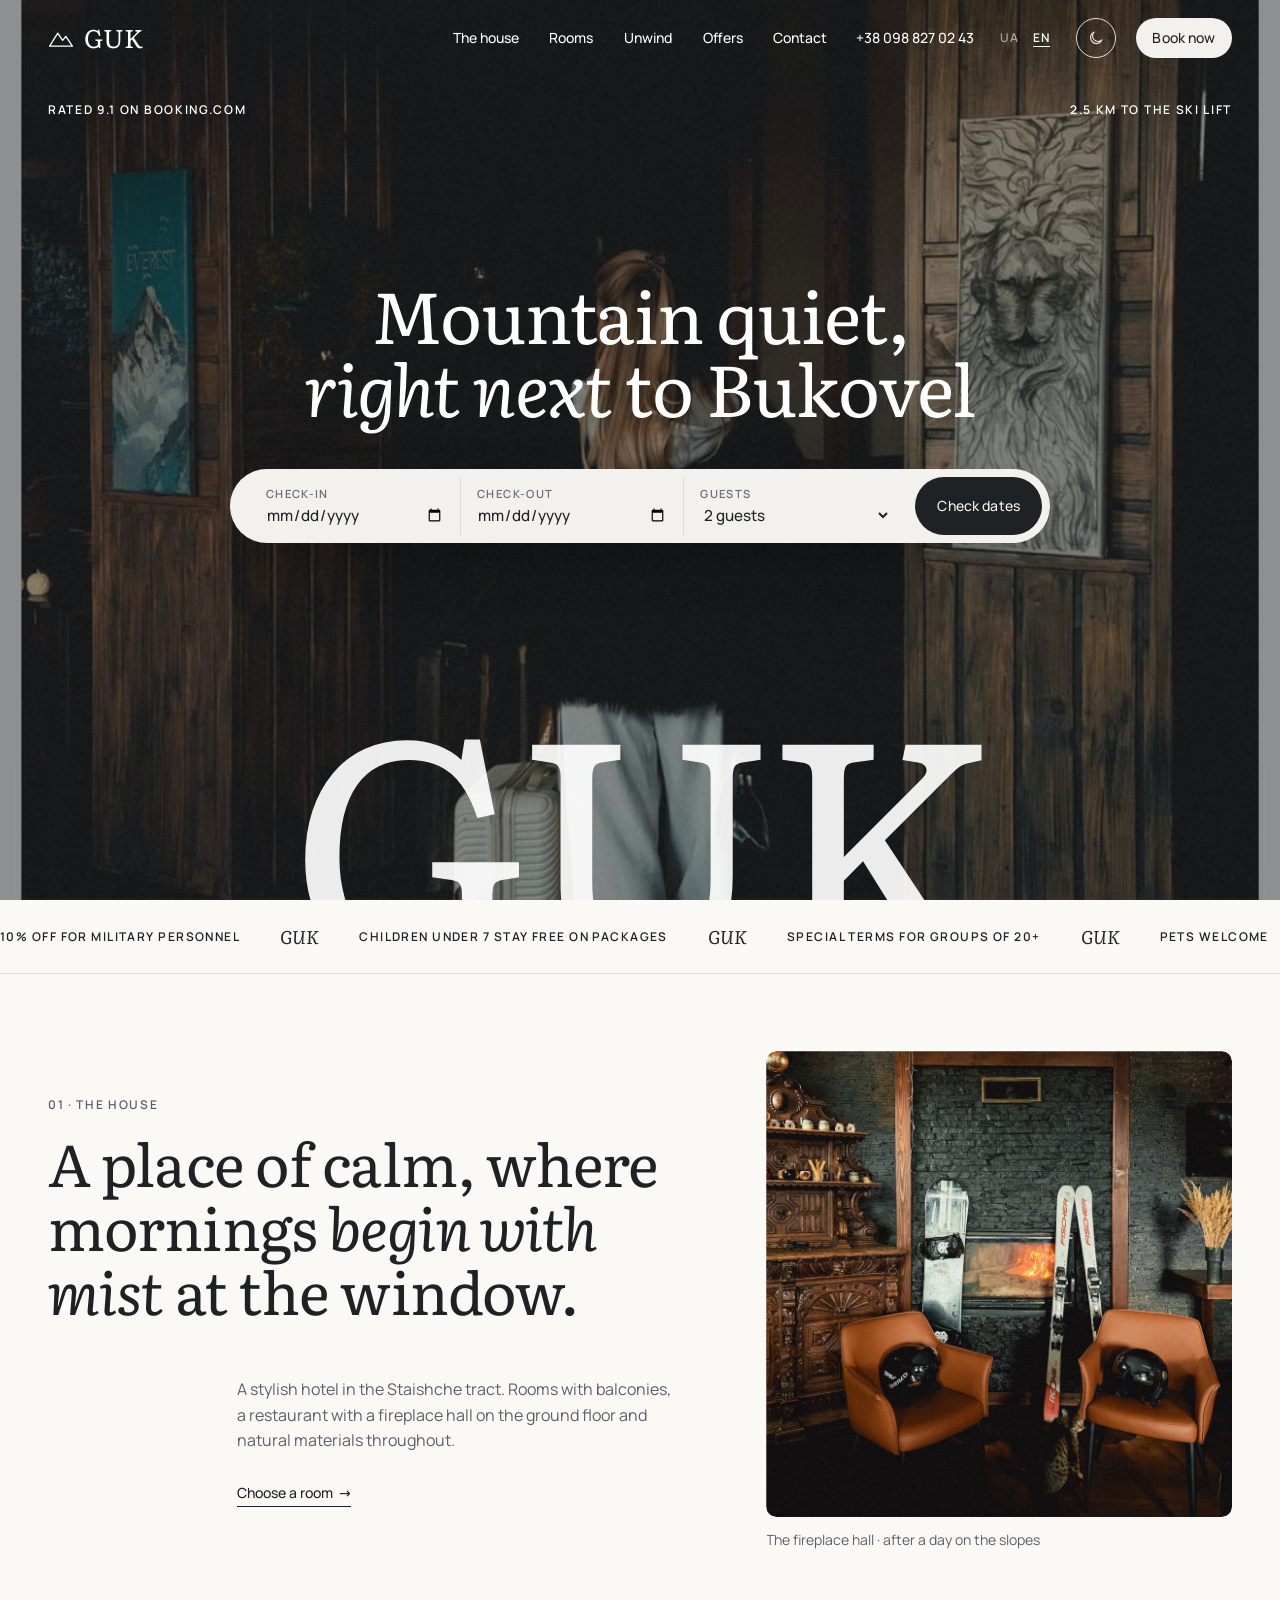
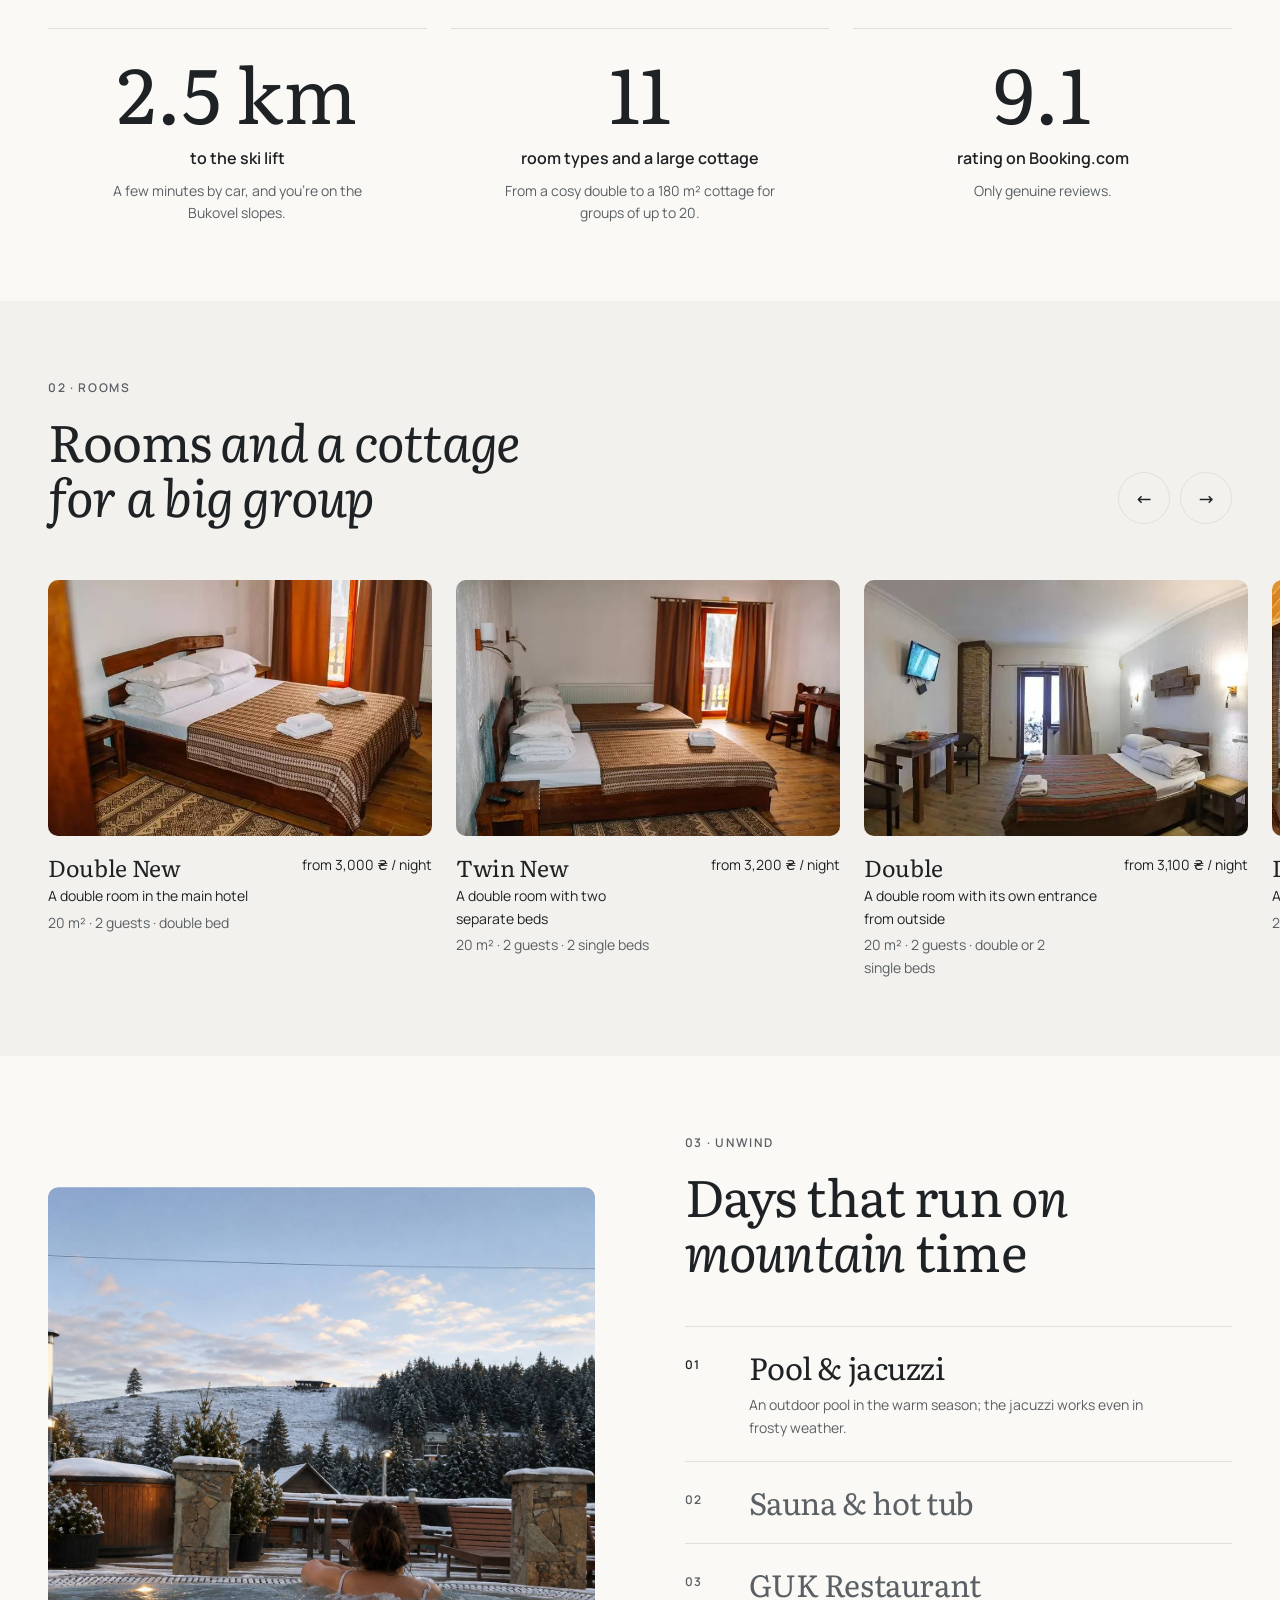
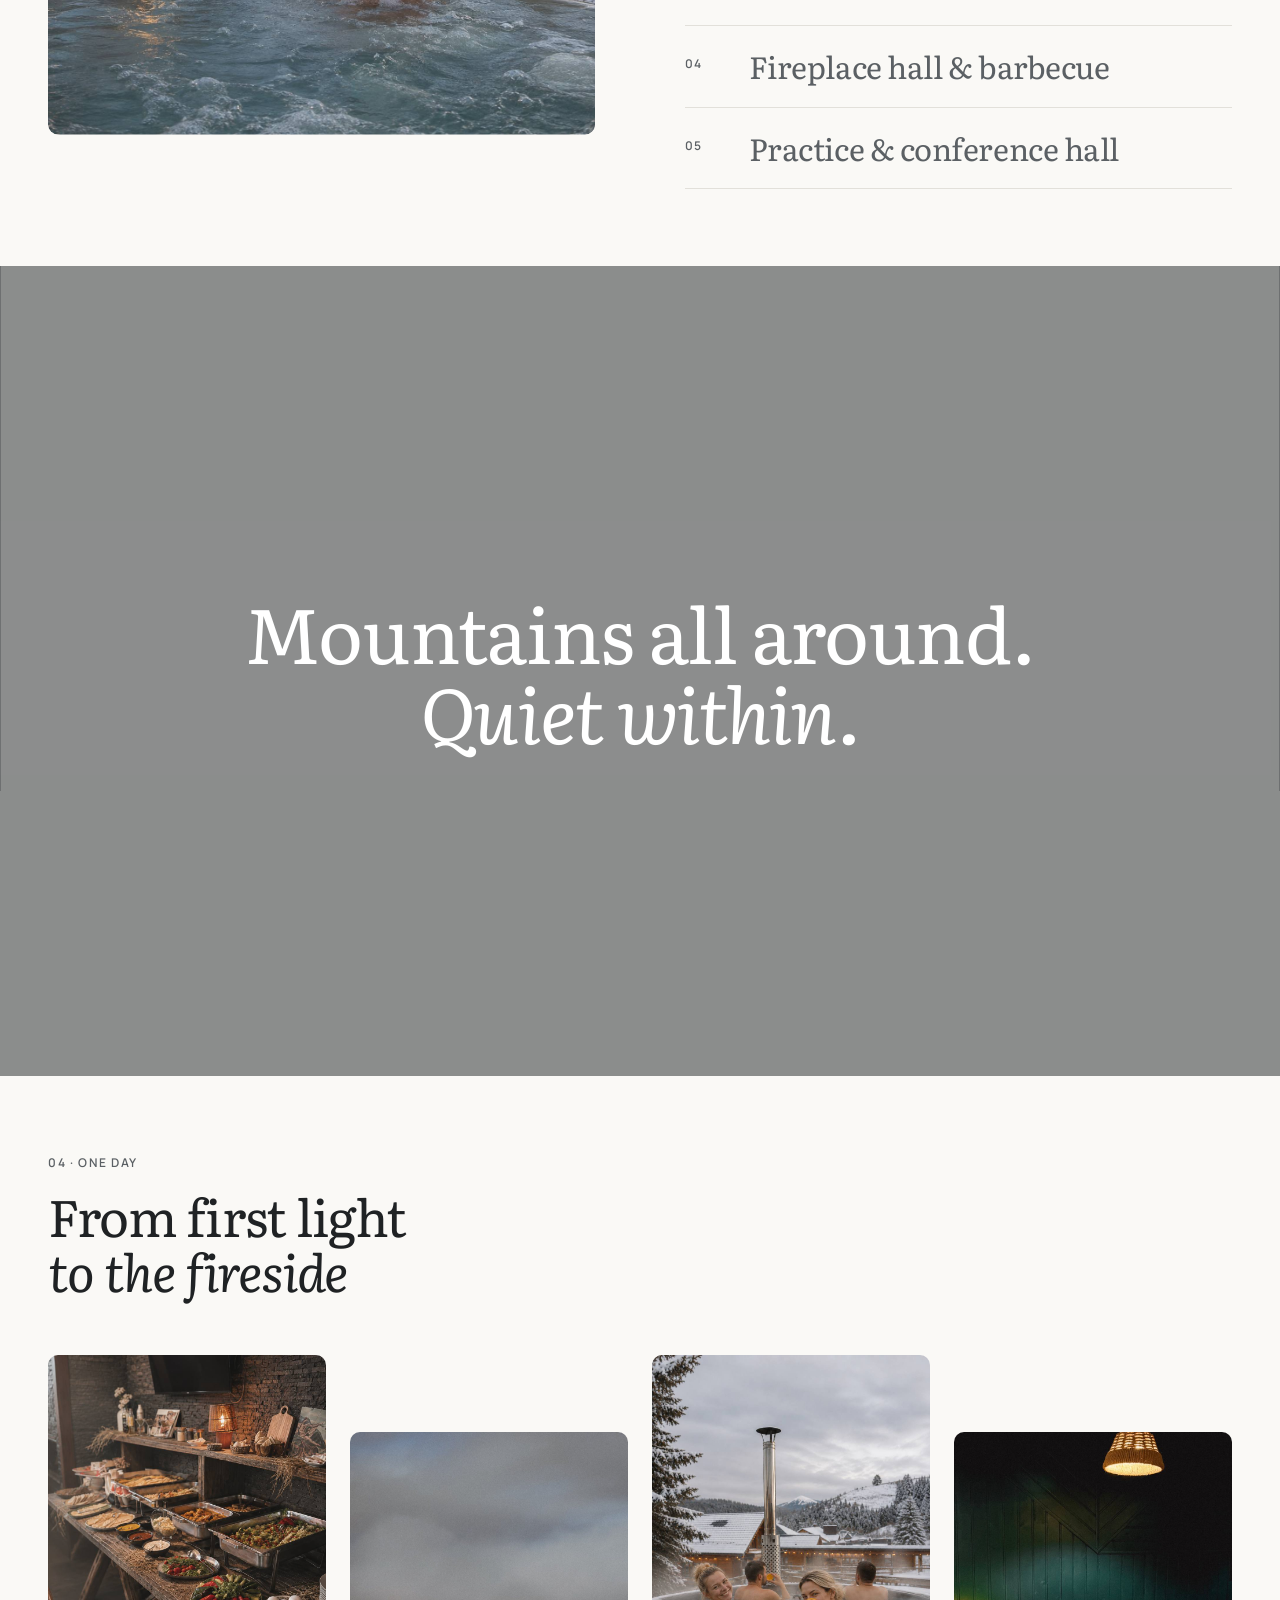
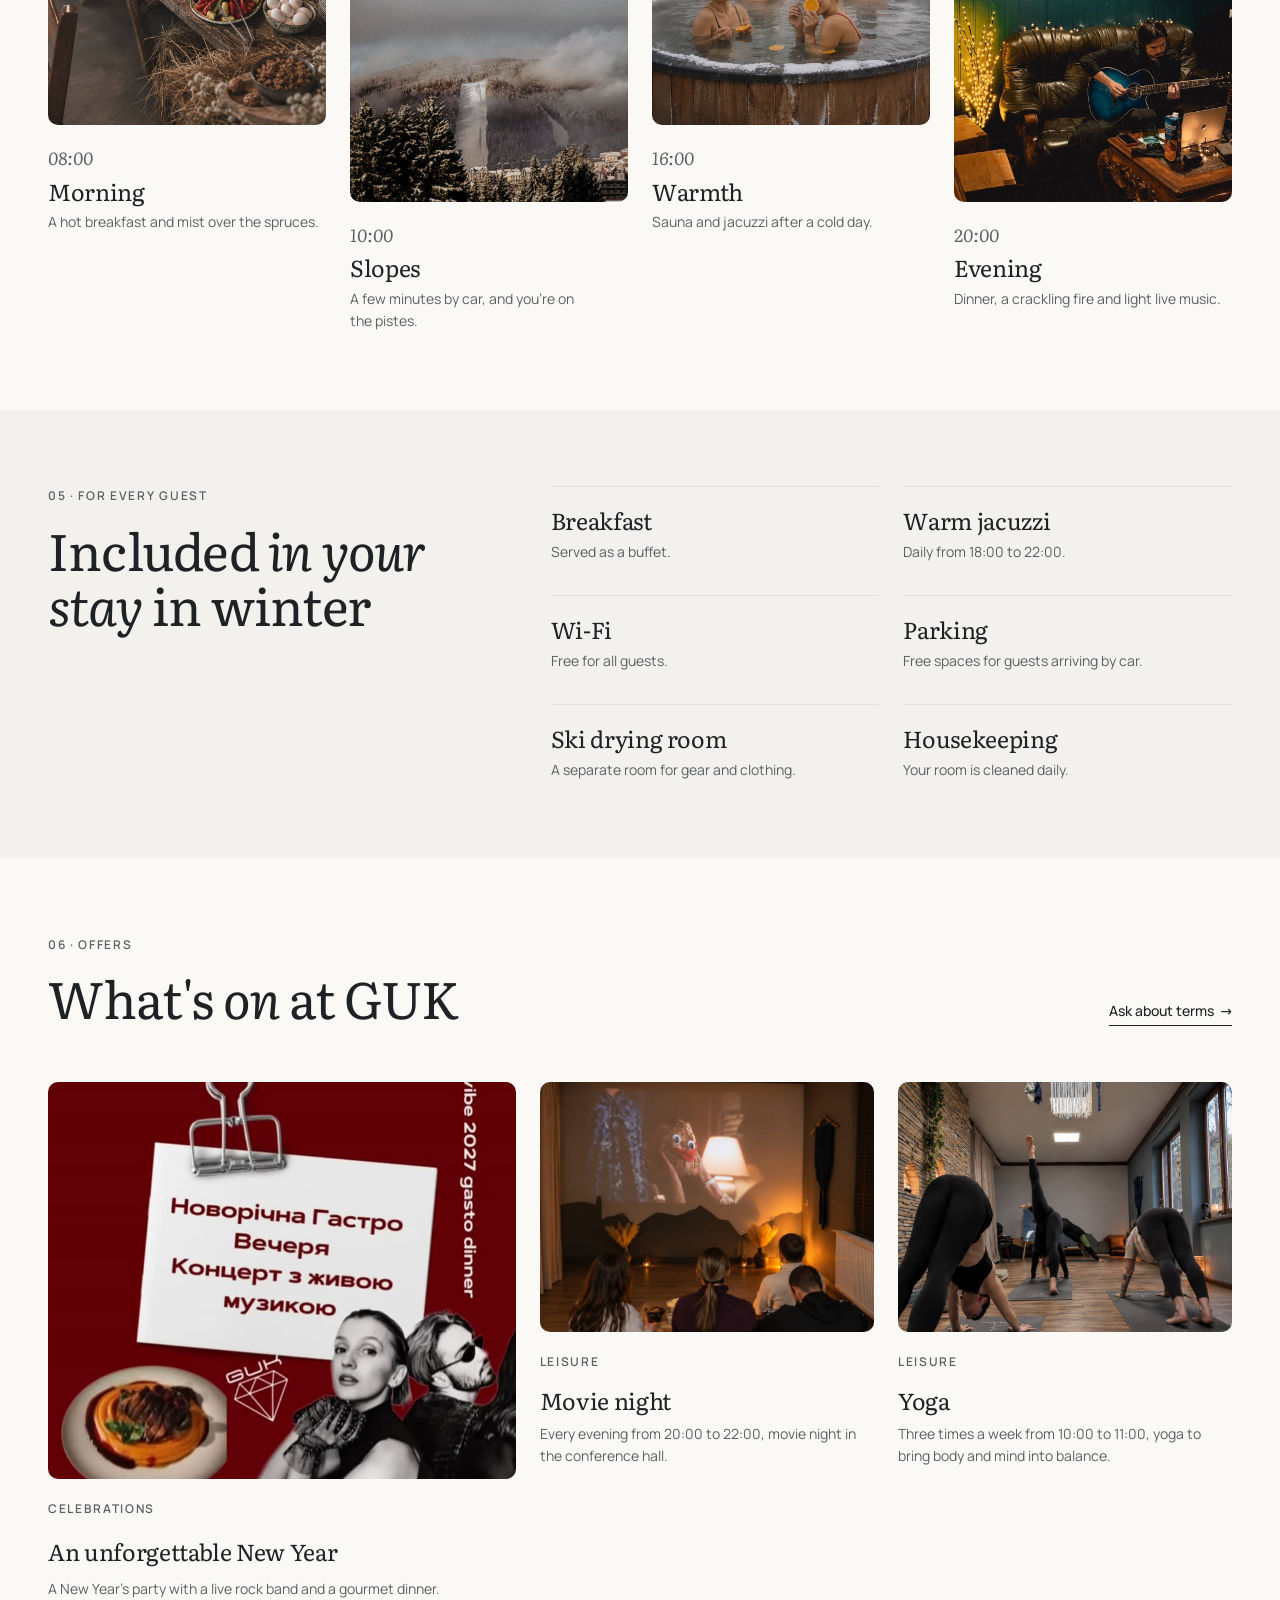
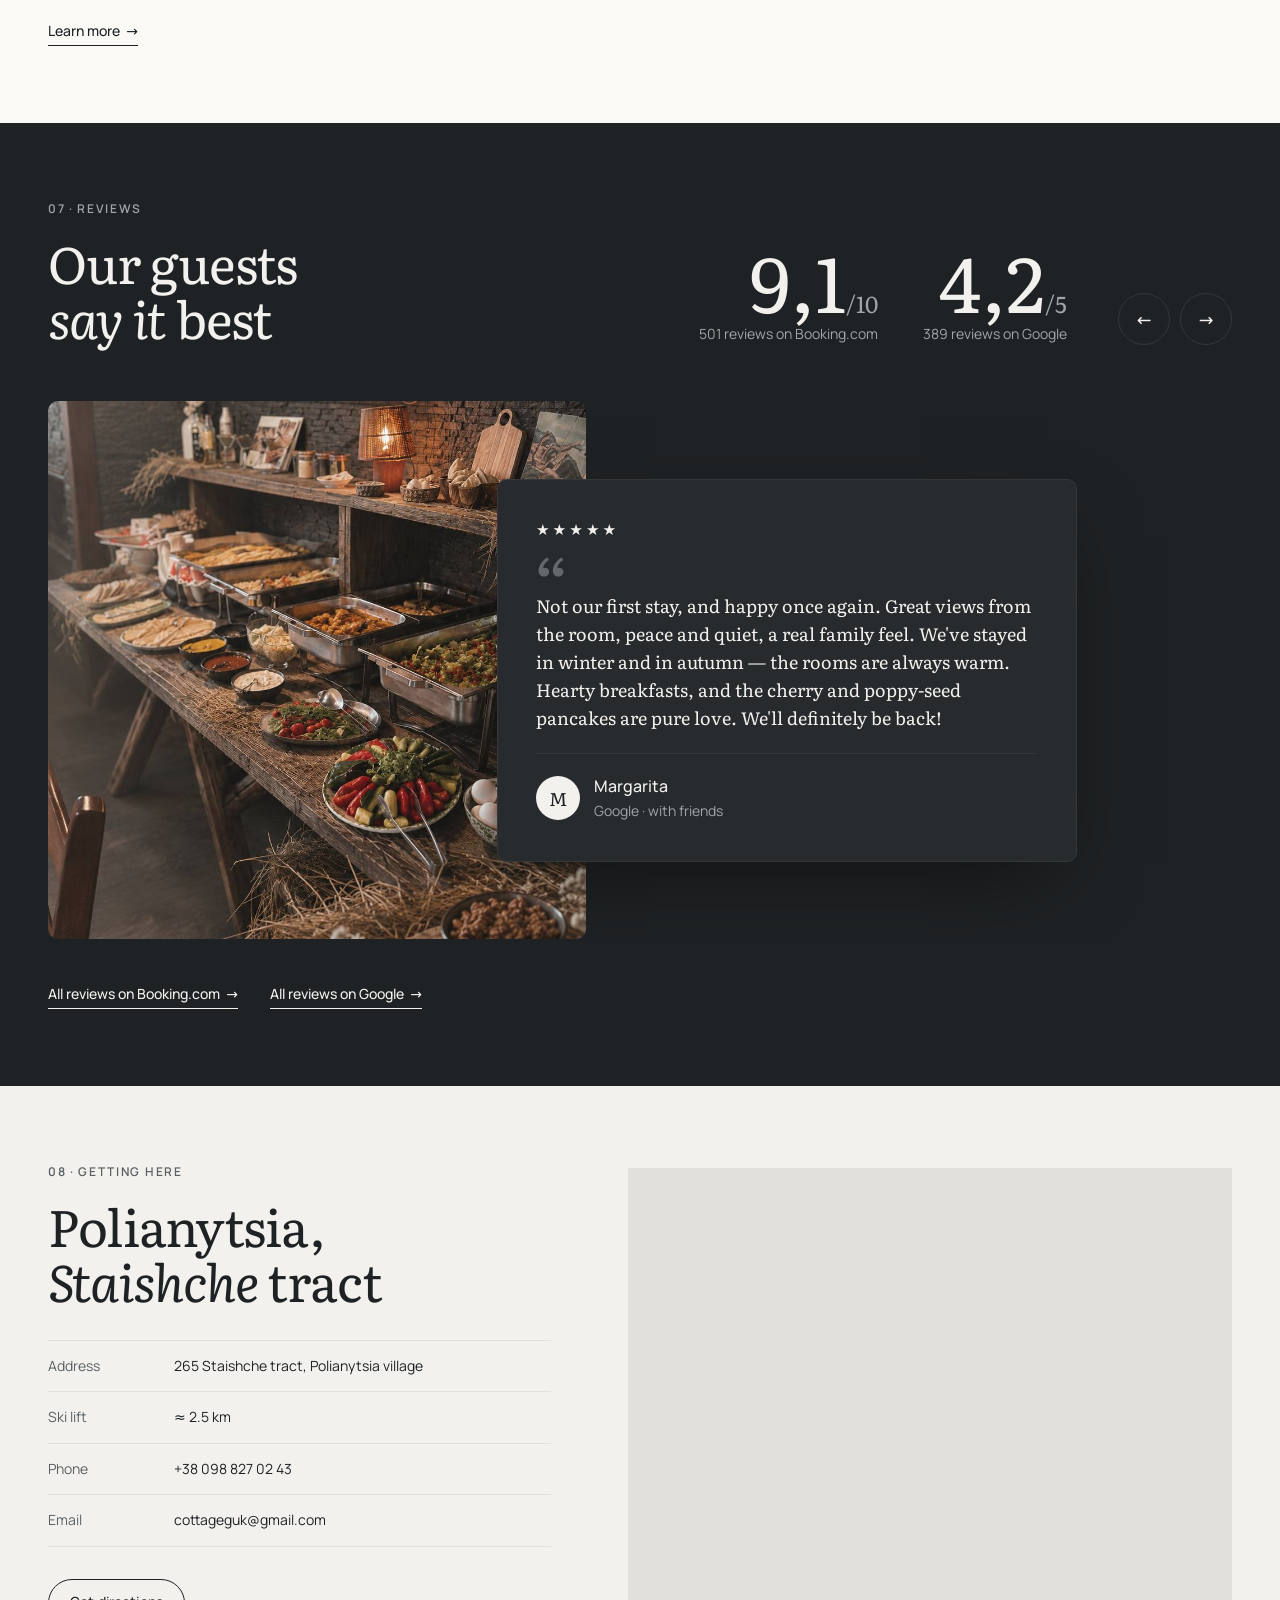
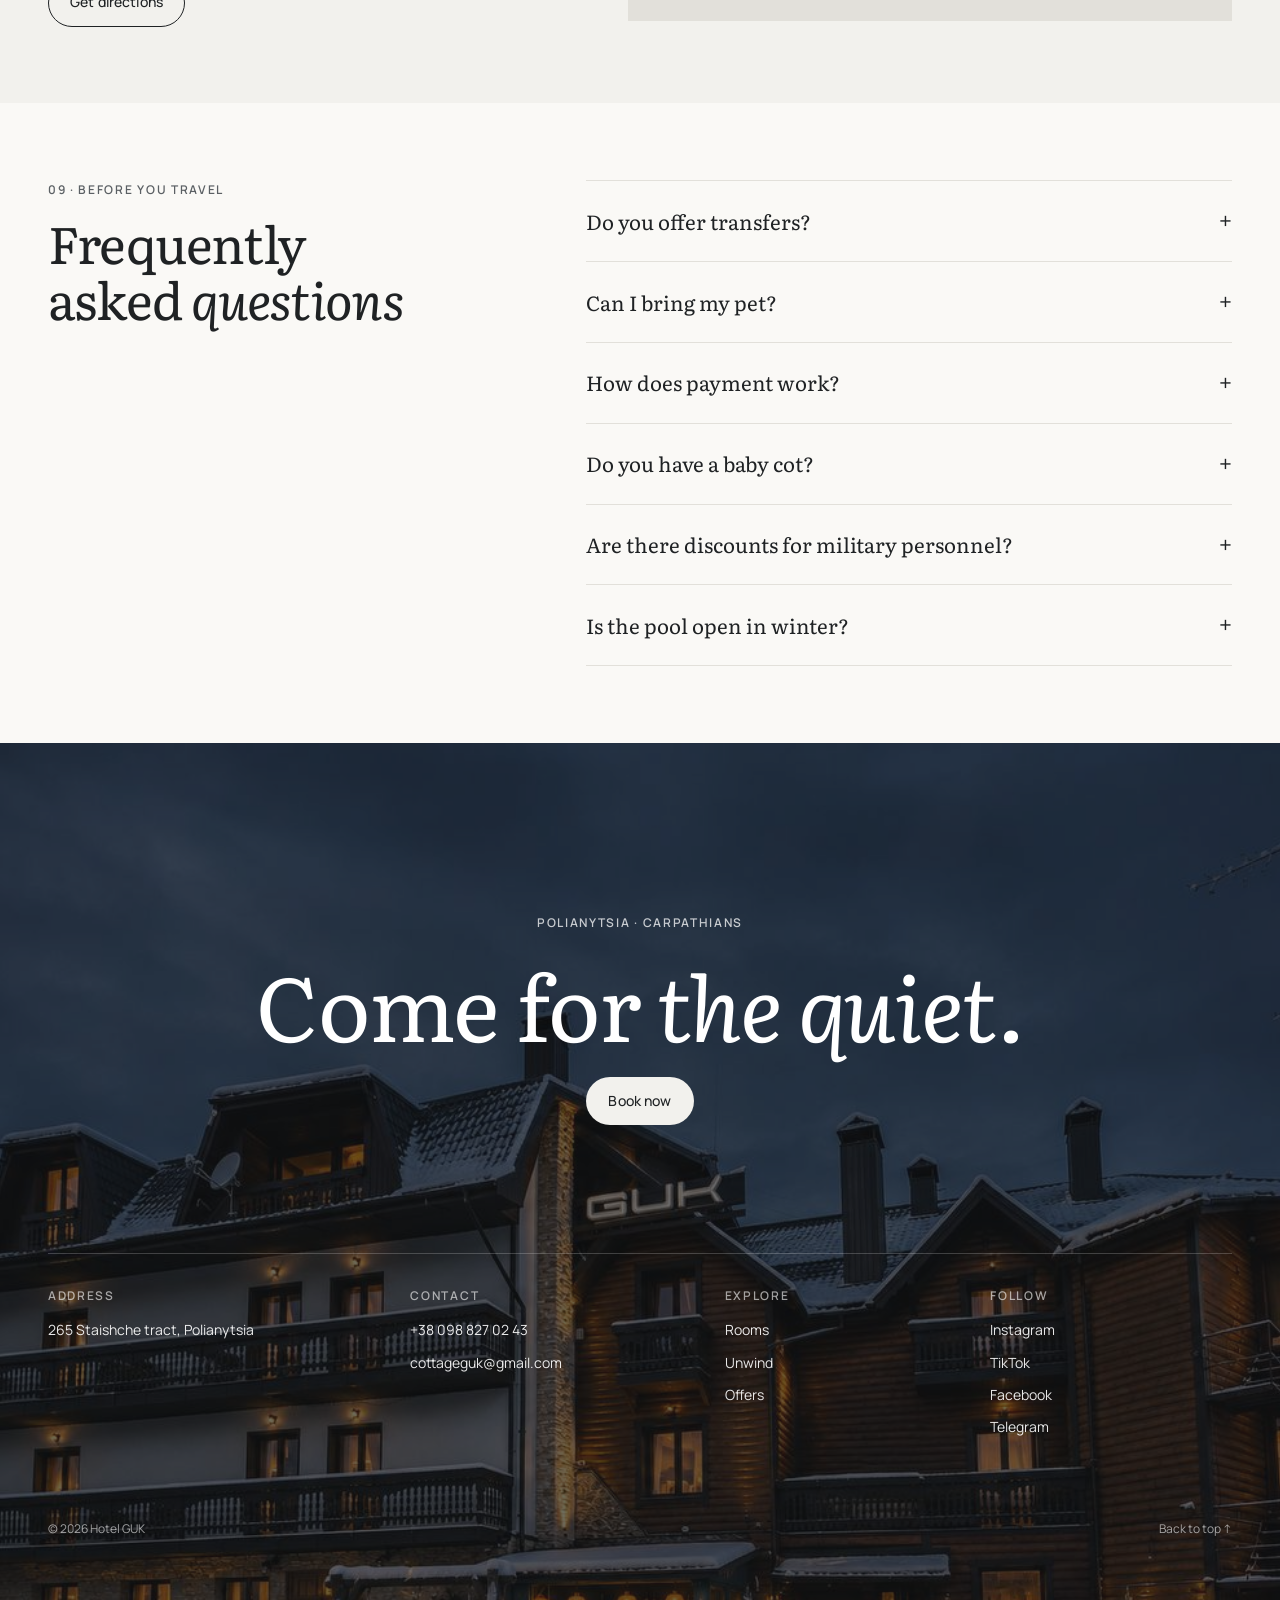
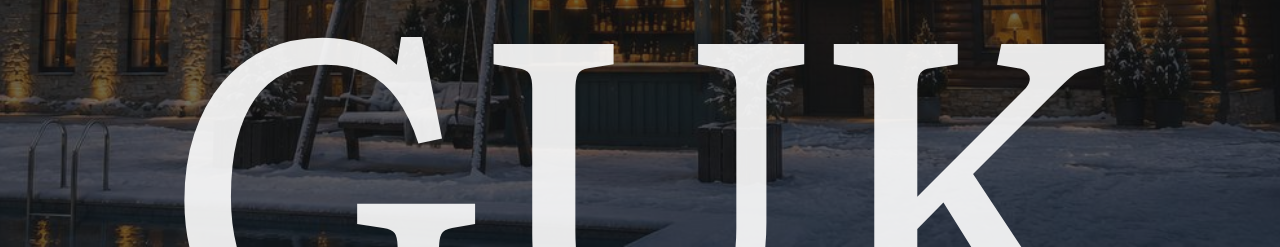
==== commit bb5b8737: "Відгуки: прибрано лічильник, додано оцінку Google 4,2/5 поруч із Booking 9,1/10 Co-Authored-By: Clau" ====
--- a/en/index.html
+++ b/en/index.html
@@ -660,8 +660,10 @@
             <h2 class="reveal">Our guests <em>say it</em> best</h2>
           </div>
           <div class="reviews__aside reveal">
-            <p class="reviews__score"><strong>9,1</strong><span>501 reviews on Booking.com</span></p>
-            <p class="reviews__counter" aria-live="polite"><span data-reviews-current>01</span> / <span data-reviews-total>21</span></p>
+            <div class="reviews__scores">
+              <p class="reviews__score"><strong>9,1<small>/10</small></strong><span>501 reviews on Booking.com</span></p>
+              <p class="reviews__score"><strong>4,2<small>/5</small></strong><span>389 reviews on Google</span></p>
+            </div>
             <div class="rooms__nav">
               <button class="round-btn" type="button" data-reviews-prev aria-label="Previous review">←</button>
               <button class="round-btn" type="button" data-reviews-next aria-label="Next review">→</button>
--- a/css/home.css
+++ b/css/home.css
@@ -802,6 +802,11 @@
   gap: clamp(24px, 4vw, 56px);
 }
 
+/* Дві оцінки поруч: Booking.com і Google */
+.reviews__scores {
+  display: flex;
+  gap: clamp(24px, 3.5vw, 48px);
+}
 .reviews__score {
   display: grid;
   margin: 0;
@@ -813,6 +818,10 @@
   font-weight: 400;
   line-height: 0.9;
 }
+.reviews__score strong small {
+  font-size: 0.3em;
+  color: var(--color-on-dark-muted);
+}
 .reviews__score span {
   margin-top: 8px;
   font-size: var(--fs-small);
@@ -828,19 +837,6 @@
   background: var(--color-on-dark);
   border-color: var(--color-on-dark);
   color: var(--color-dark);
-}
-
-/* Лічильник «01 / 11» біля стрілок */
-.reviews__counter {
-  margin: 0 0 14px;
-  white-space: nowrap;
-  font-size: var(--fs-small);
-  font-variant-numeric: tabular-nums;
-  letter-spacing: 0.08em;
-  color: var(--color-on-dark-muted);
-}
-.reviews__counter span:first-child {
-  color: var(--color-on-dark);
 }
 
 /* Карусель: один слайд на всю ширину контейнера, гортається з «магнітом» */
@@ -1029,14 +1025,11 @@
     width: 100%;
     gap: 20px 16px;
   }
-  .reviews__score {
+  .reviews__scores {
     flex-basis: 100%;
   }
   .reviews__score {
     text-align: left;
-  }
-  .reviews__counter {
-    margin: 0 auto 14px 0;
   }
 }
 
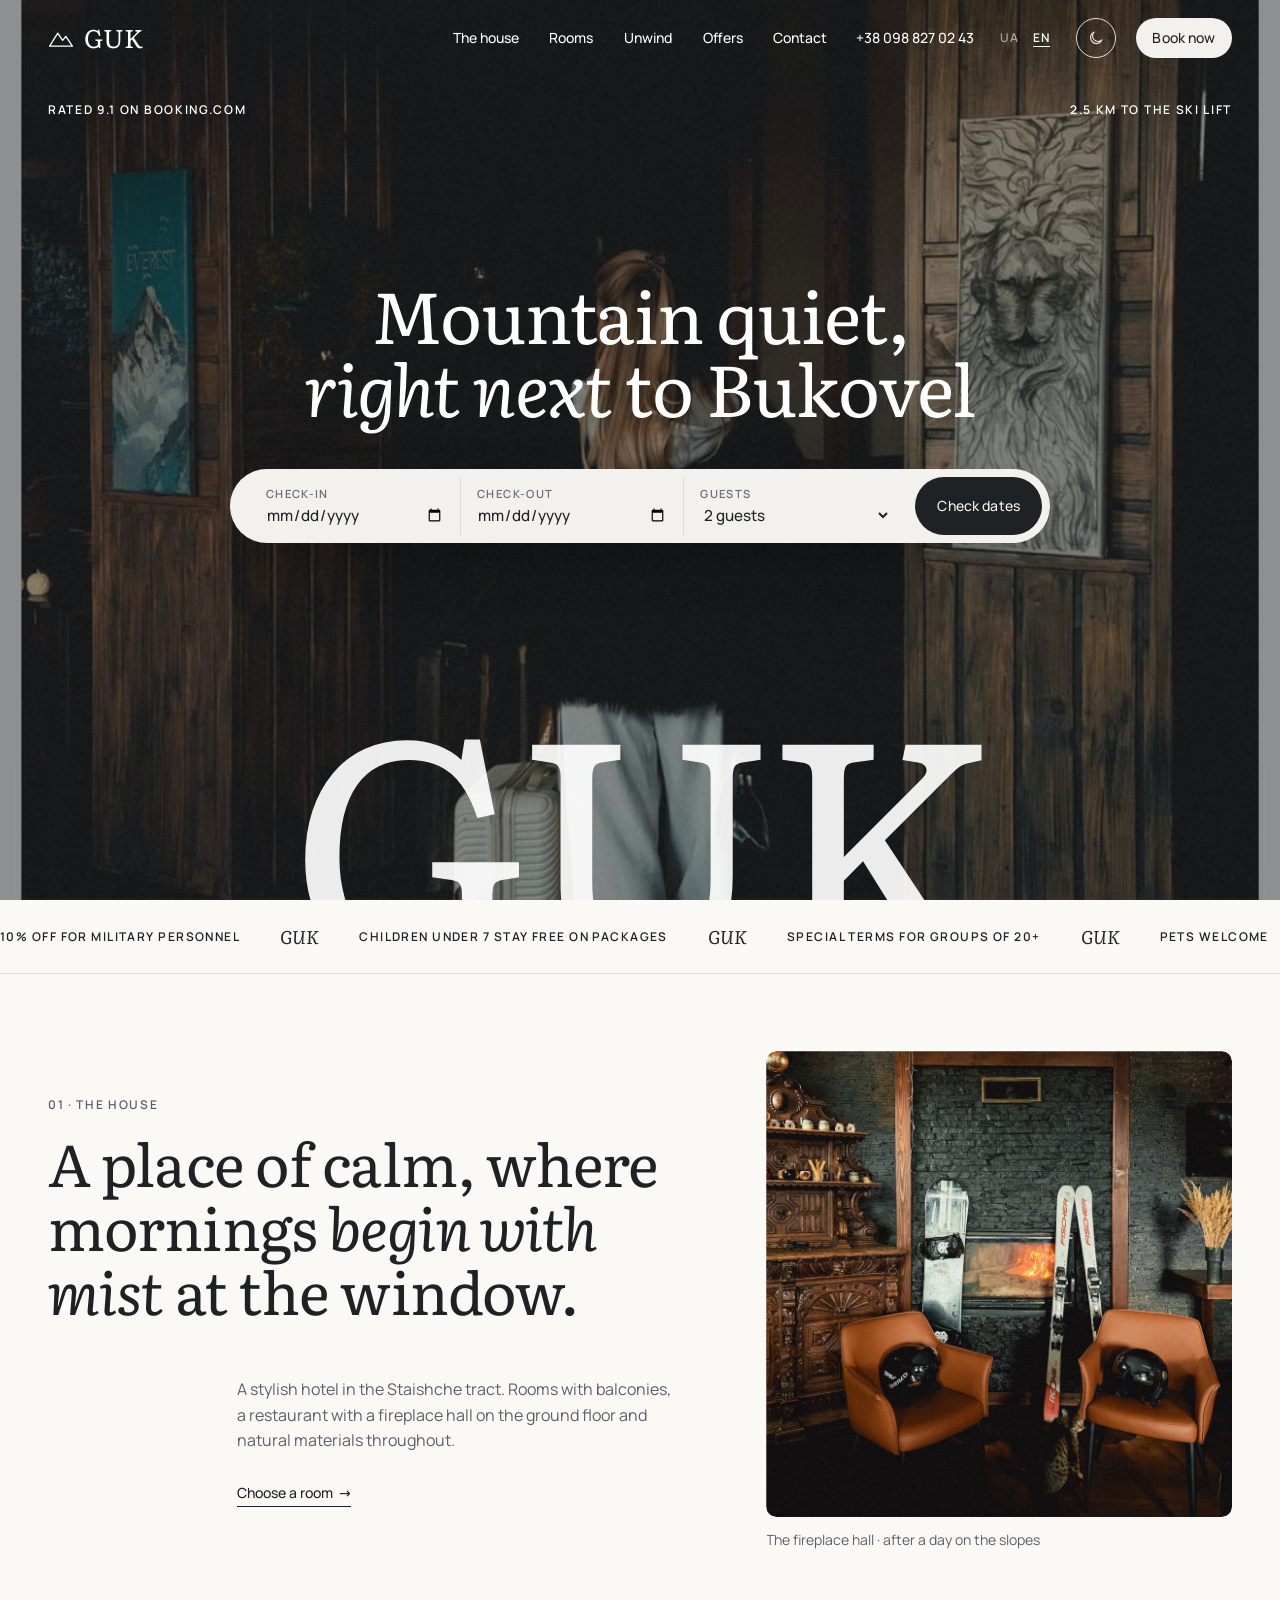
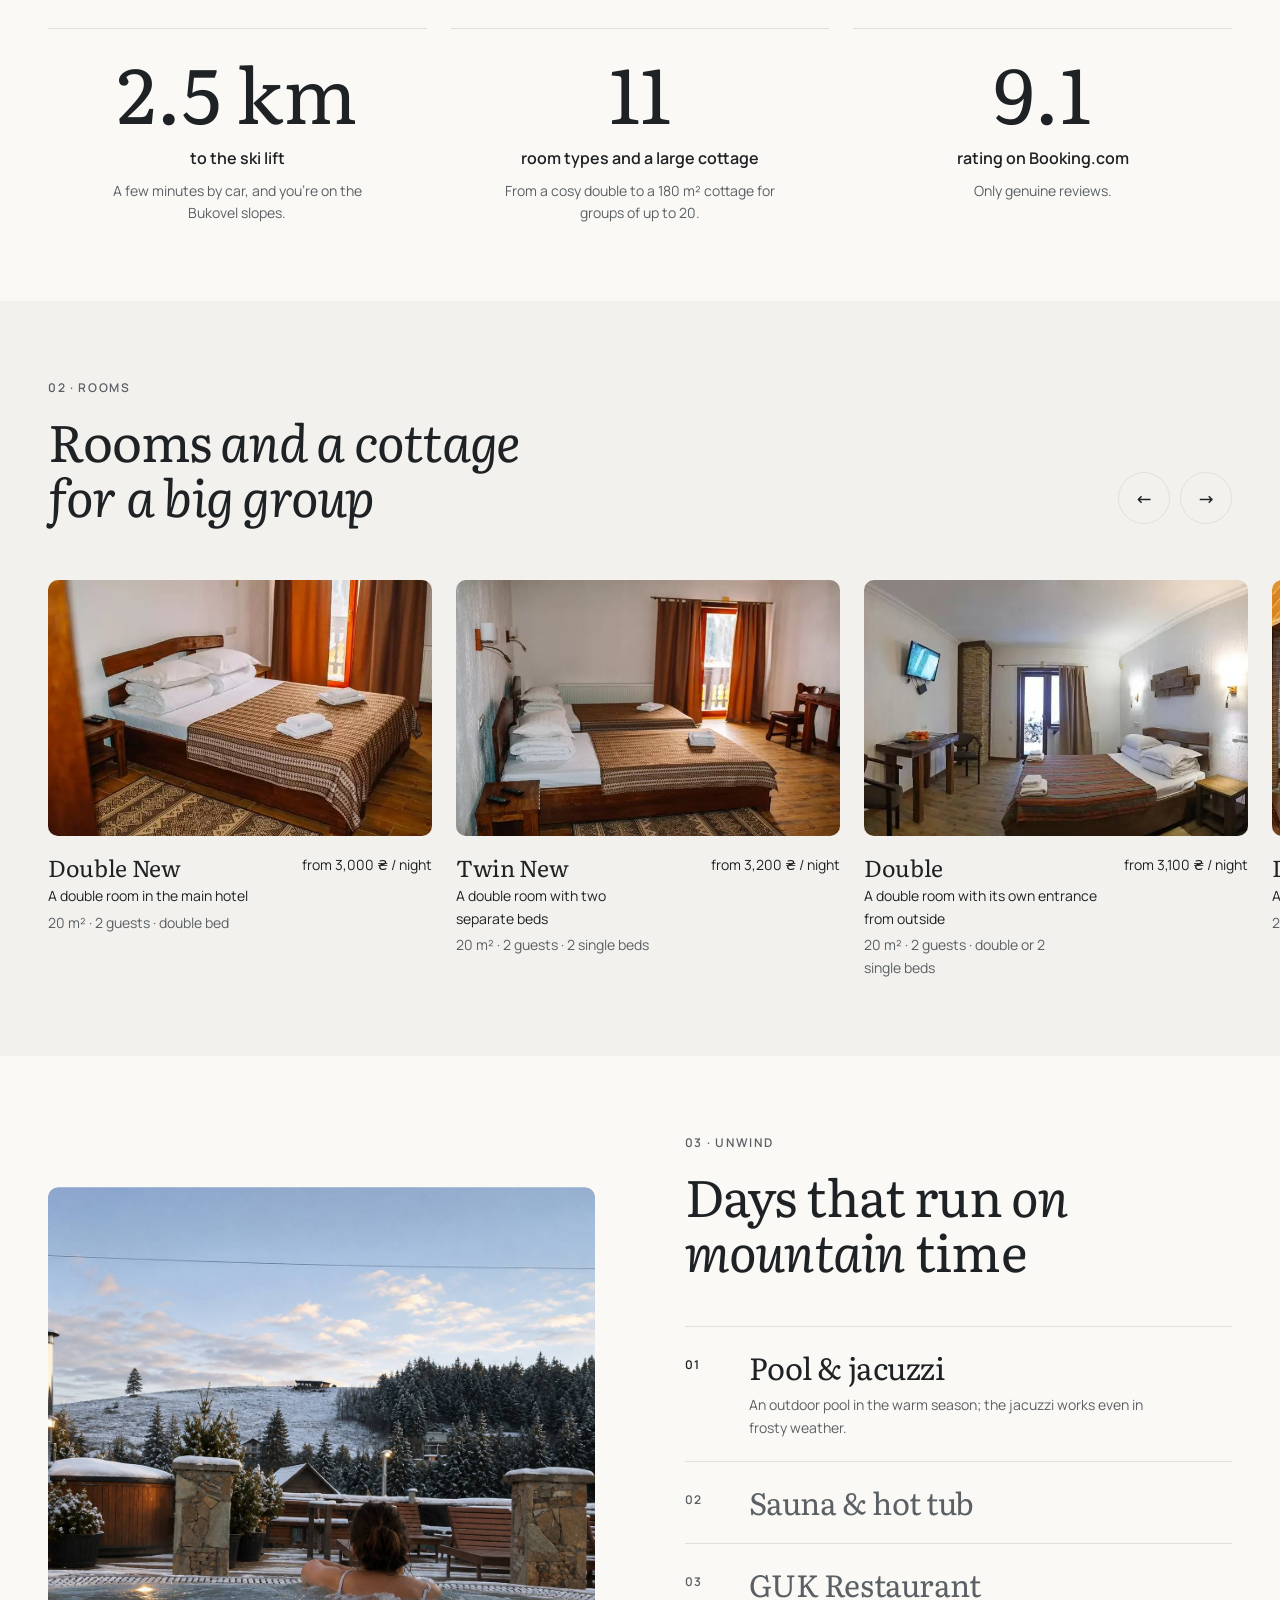
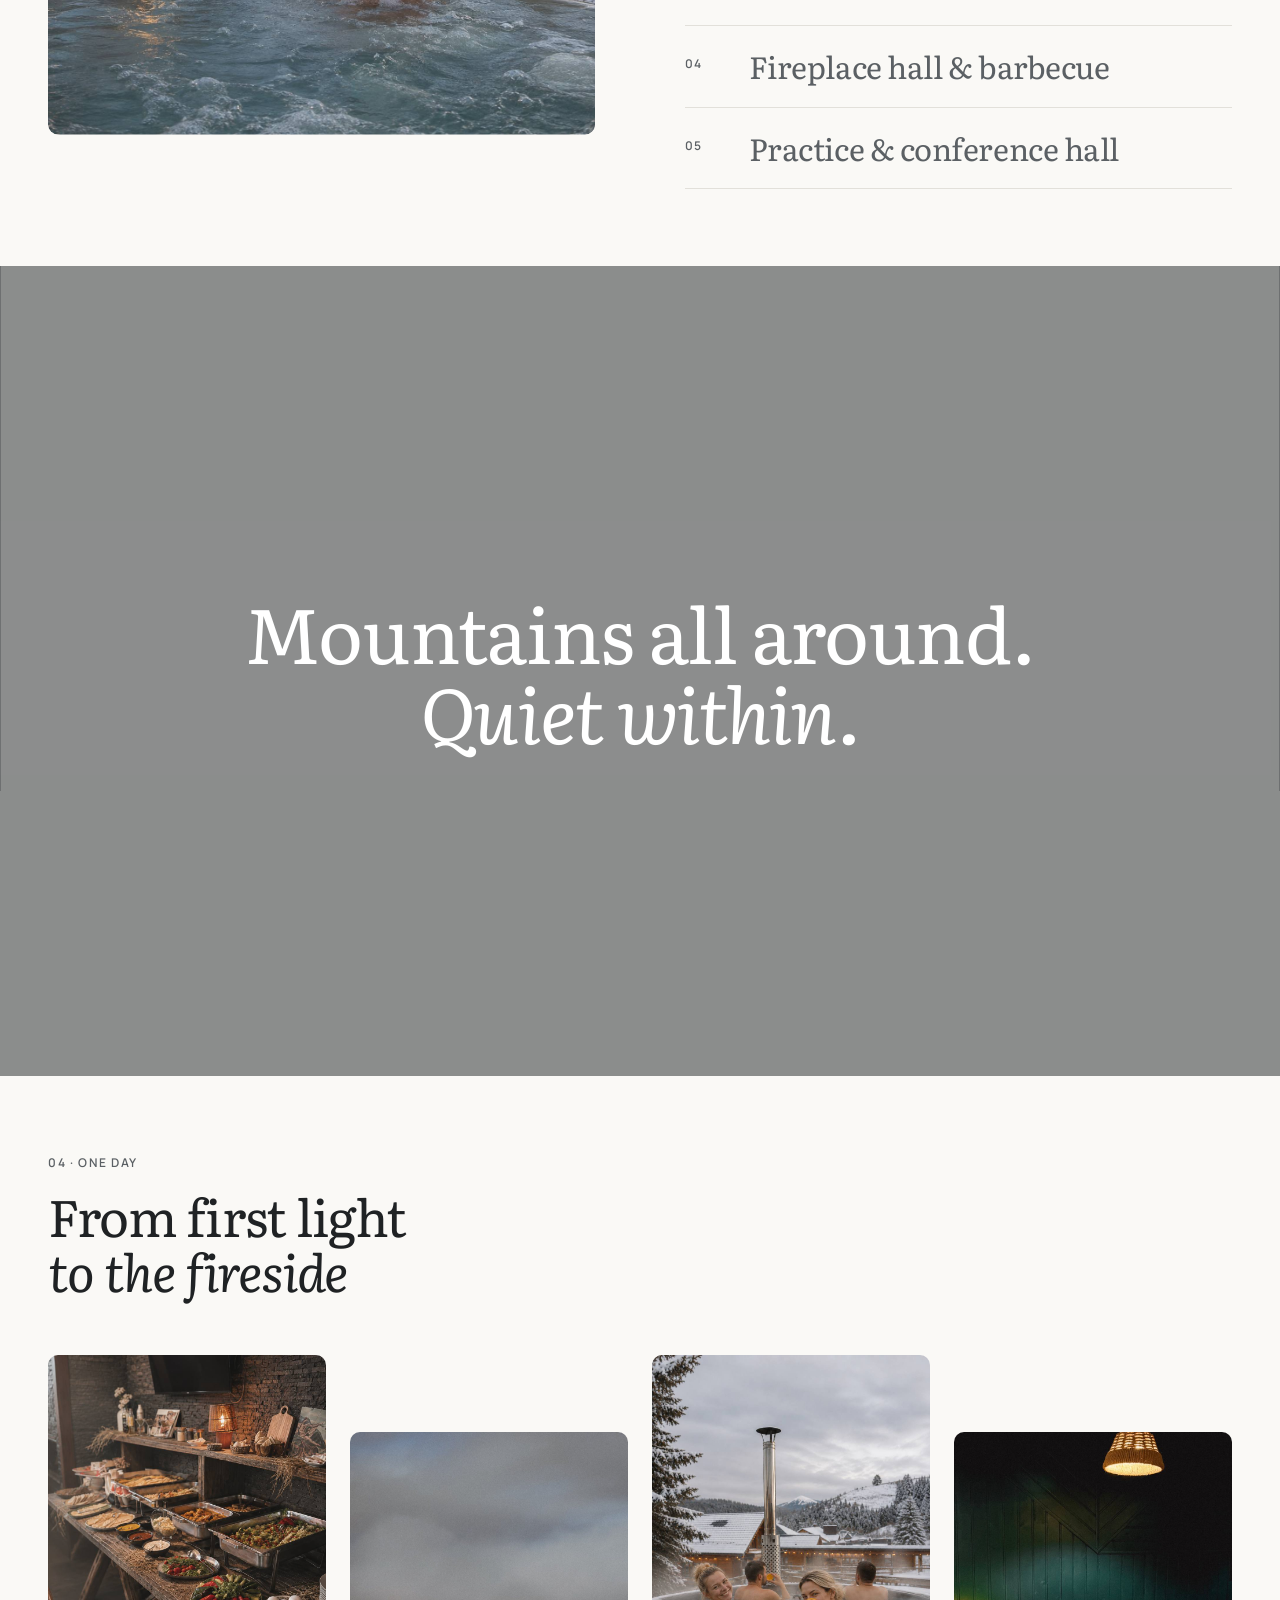
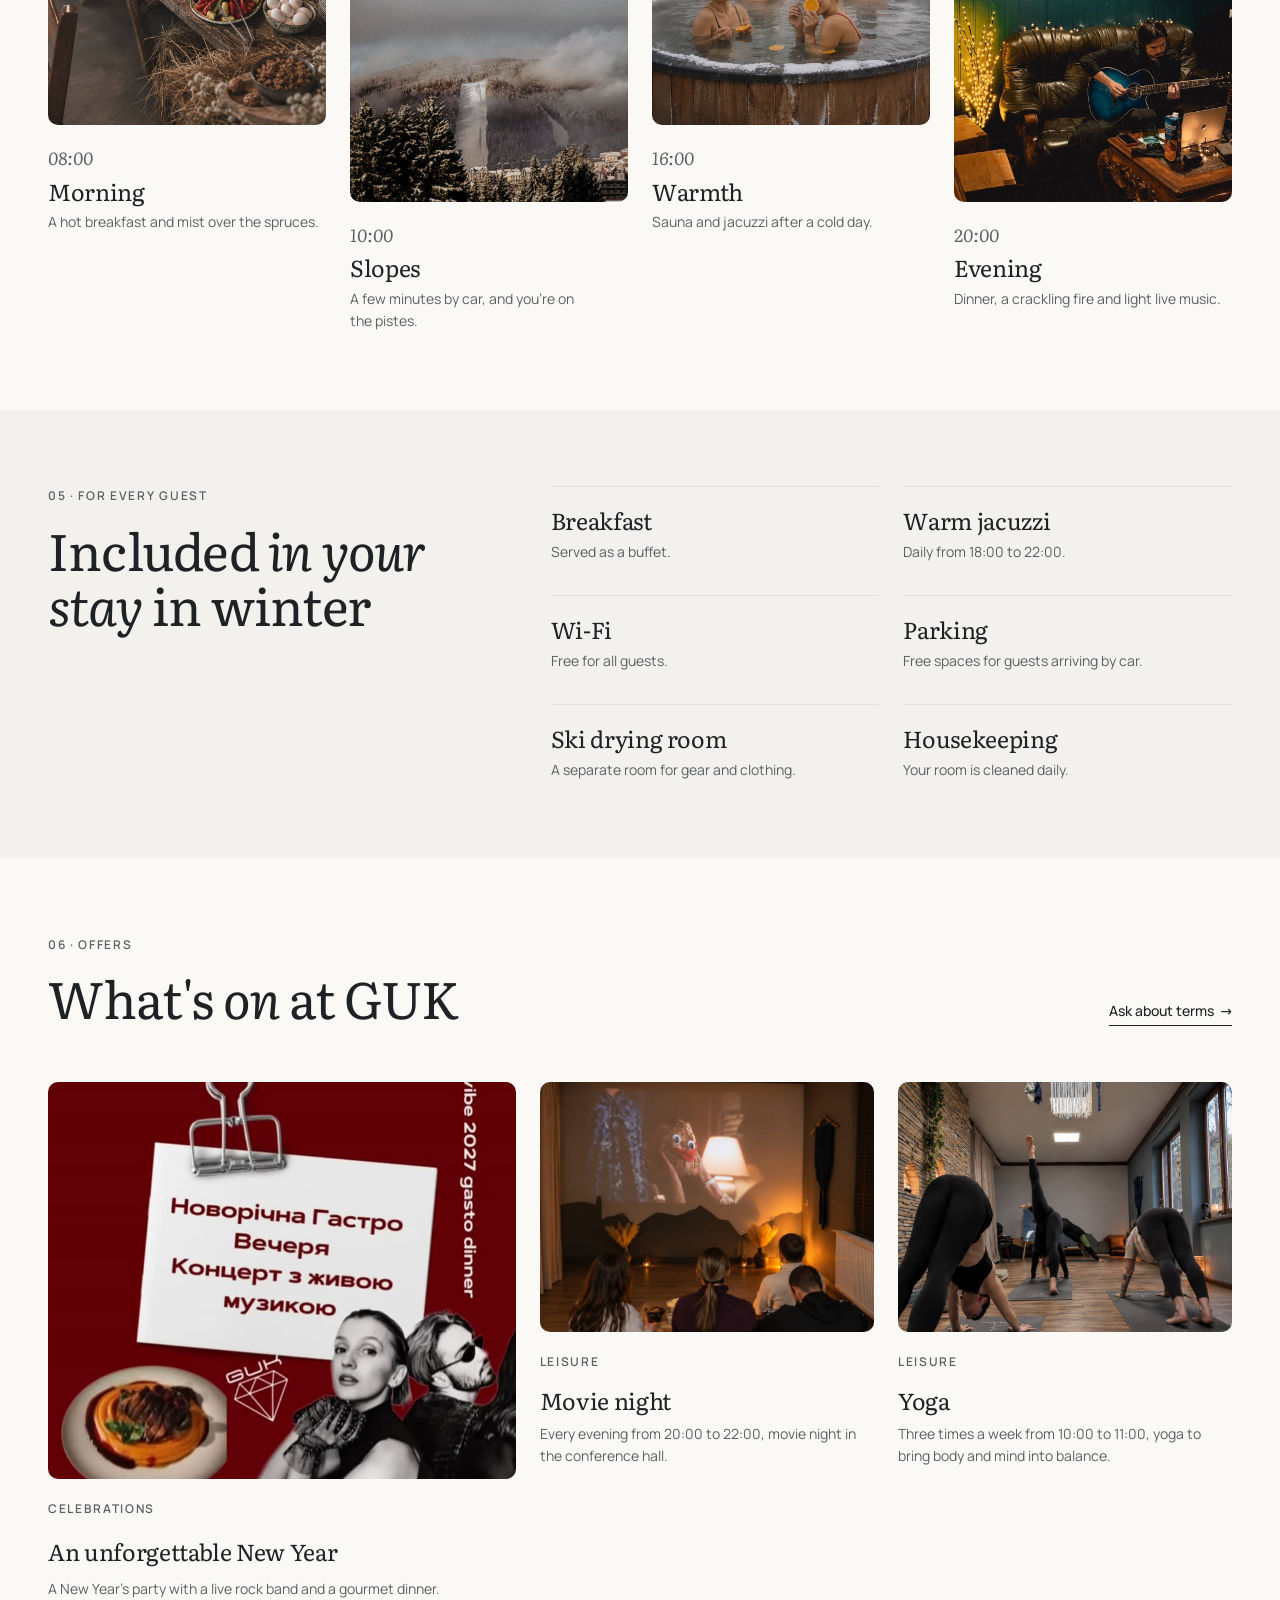
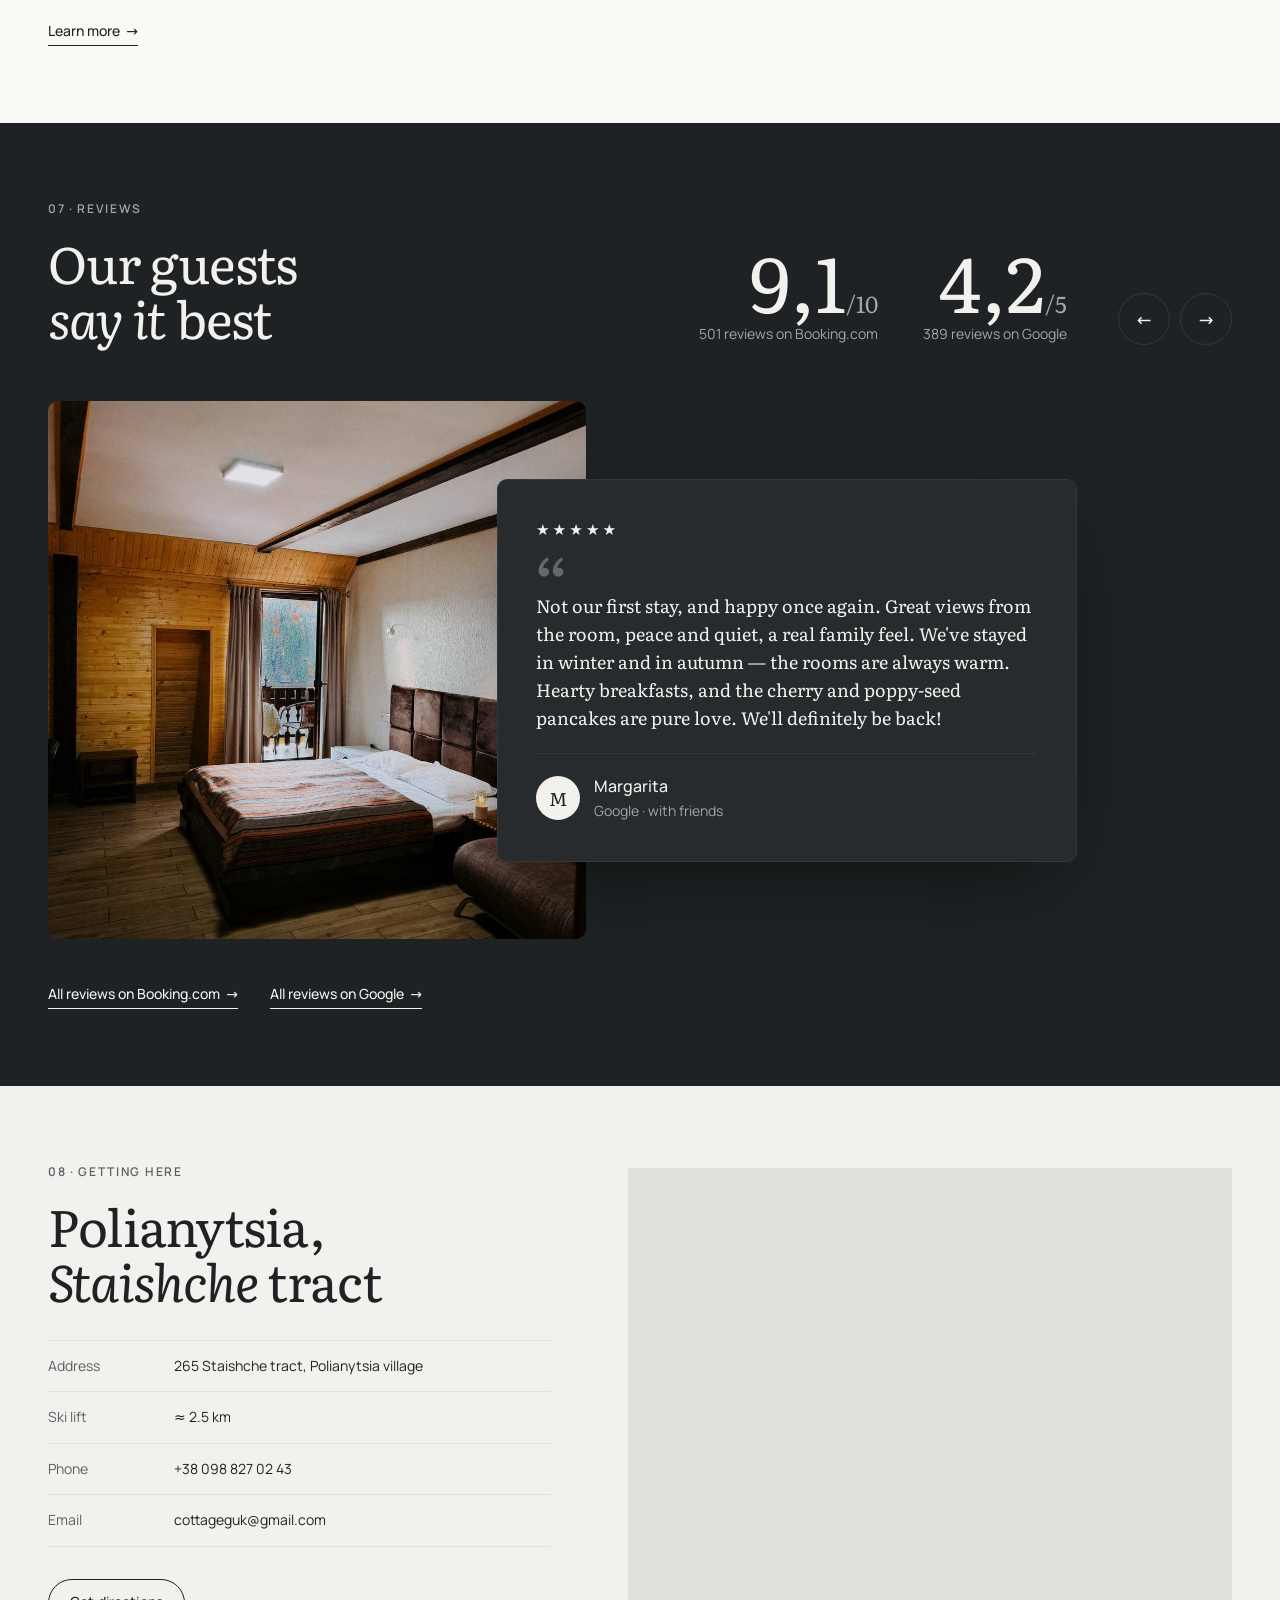
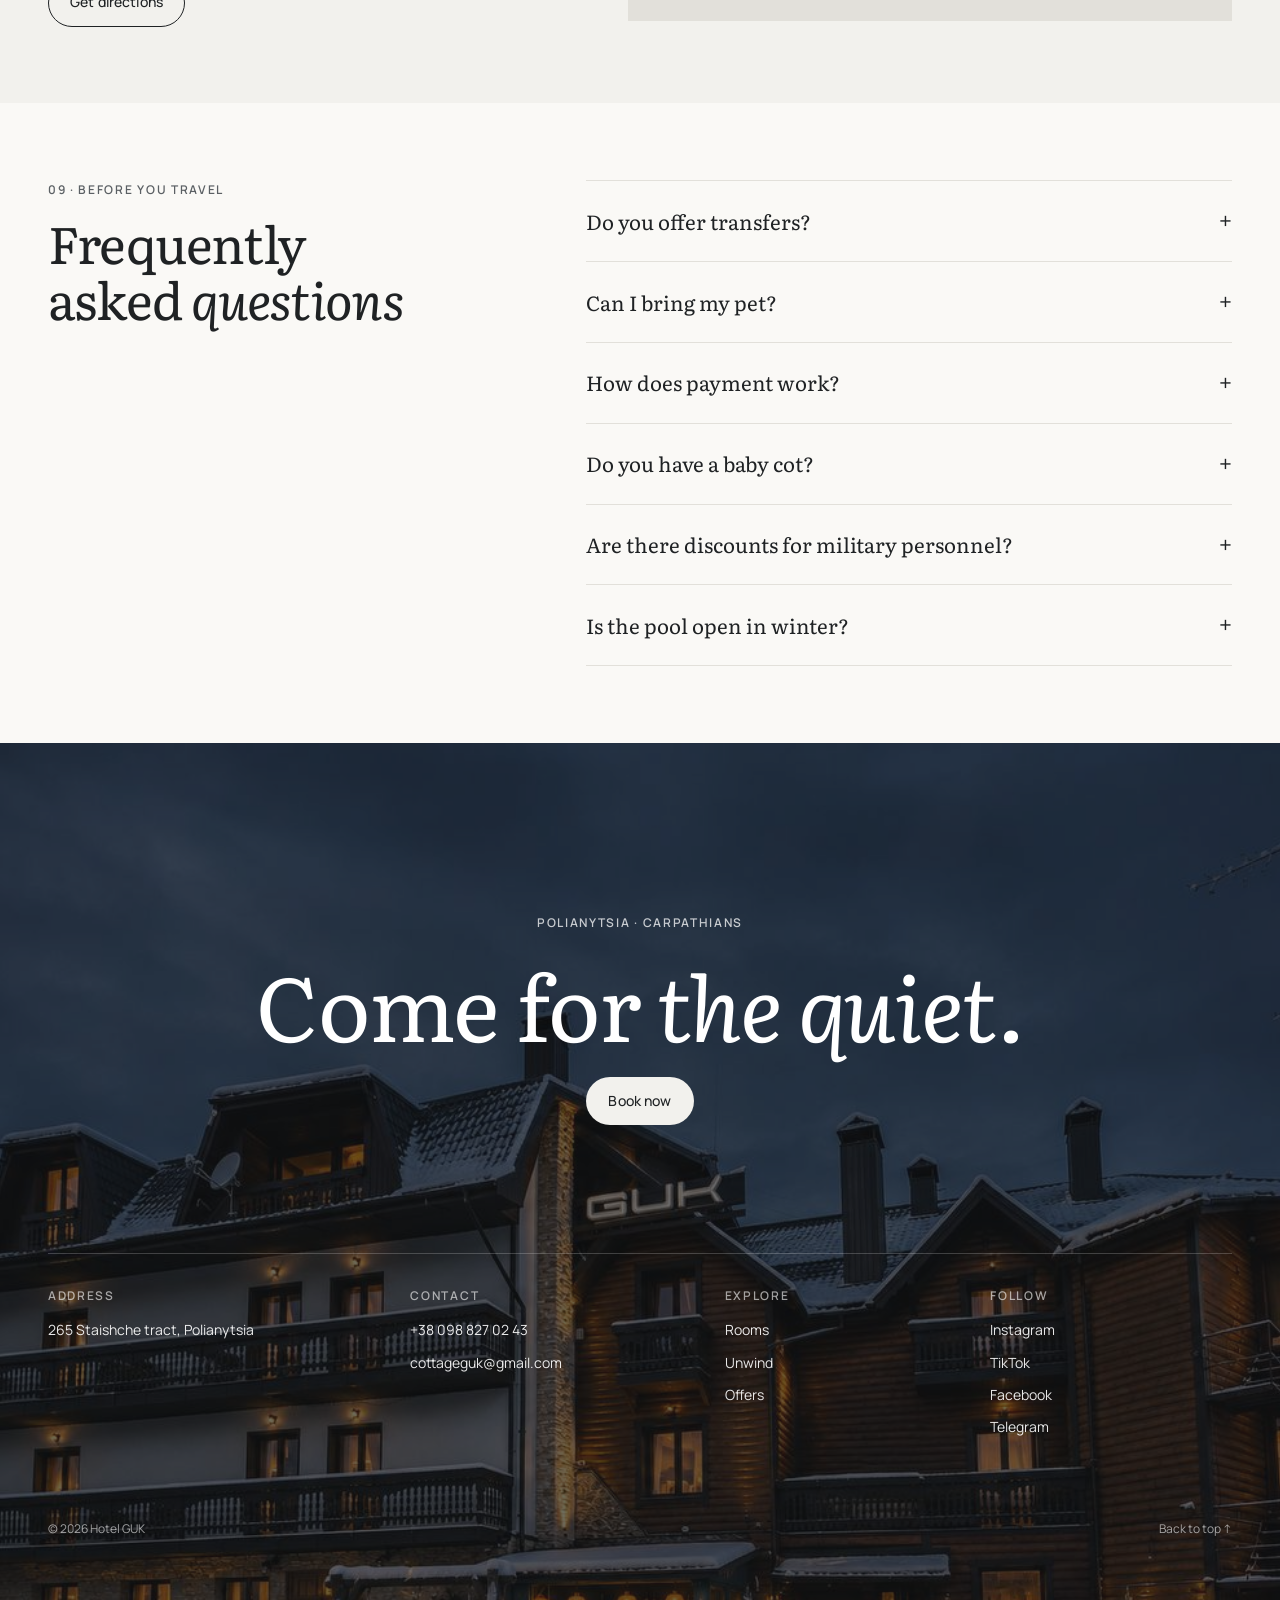
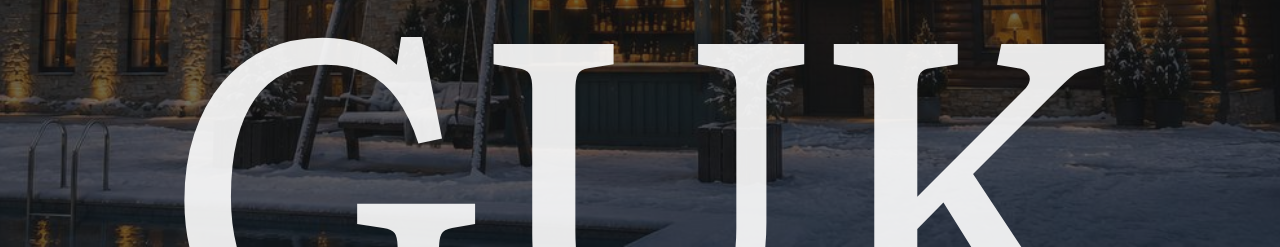
==== commit 9b6c5cf4: "Відгуки: 21 власне фото з Instagram готелю, кожне під зміст відгуку Co-Authored-By: Claude Opus 5.5 " ====
--- a/en/index.html
+++ b/en/index.html
@@ -672,9 +672,9 @@
         </div>
 
         <div class="reviews__track" data-reviews-track tabindex="0" aria-roledescription="carousel" aria-label="Reviews — scroll sideways">
-          <!-- Відгук 01: Margarita · фото: images/day/breakfast.jpeg -->
-          <div class="review">
-            <img class="review__photo photo" src="../images/day/breakfast.jpeg" alt="" loading="lazy">
+          <!-- Відгук 01: Margarita · фото: images/reviews/room-balcony.jpg -->
+          <div class="review">
+            <img class="review__photo photo" src="../images/reviews/room-balcony.jpg" alt="" loading="lazy">
             <figure class="review__card">
               <p class="review__stars" aria-label="Rated 5 out of 5">★★★★★</p>
               <blockquote class="review__text">
@@ -687,9 +687,9 @@
             </figure>
           </div>
 
-          <!-- Відгук з Booking: Ірина · фото: images/leisure/yoga.jpg -->
-          <div class="review">
-            <img class="review__photo photo" src="../images/leisure/yoga.jpg" alt="" loading="lazy">
+          <!-- Відгук з Booking: Ірина · фото: images/reviews/facade-pool.jpg -->
+          <div class="review">
+            <img class="review__photo photo" src="../images/reviews/facade-pool.jpg" alt="" loading="lazy">
             <figure class="review__card">
               <p class="review__stars review__stars--score" aria-label="Rated 10 out of 10">10<small>/10</small></p>
               <blockquote class="review__text">
@@ -702,9 +702,9 @@
             </figure>
           </div>
 
-          <!-- Відгук 02: Kissslorod · фото: images/rest/sauna.jpg -->
-          <div class="review">
-            <img class="review__photo photo" src="../images/rest/sauna.jpg" alt="" loading="lazy">
+          <!-- Відгук 02: Kissslorod · фото: images/reviews/music-fireplace.jpg -->
+          <div class="review">
+            <img class="review__photo photo" src="../images/reviews/music-fireplace.jpg" alt="" loading="lazy">
             <figure class="review__card">
               <p class="review__stars" aria-label="Rated 5 out of 5">★★★★★</p>
               <blockquote class="review__text">
@@ -717,9 +717,9 @@
             </figure>
           </div>
 
-          <!-- Відгук з Booking: Олена · фото: images/rooms/duplex/2.jpg -->
-          <div class="review">
-            <img class="review__photo photo" src="../images/rooms/duplex/2.jpg" alt="" loading="lazy">
+          <!-- Відгук з Booking: Олена · фото: images/reviews/hoverla.jpg -->
+          <div class="review">
+            <img class="review__photo photo" src="../images/reviews/hoverla.jpg" alt="" loading="lazy">
             <figure class="review__card">
               <p class="review__stars review__stars--score" aria-label="Rated 10 out of 10">10<small>/10</small></p>
               <blockquote class="review__text">
@@ -732,9 +732,9 @@
             </figure>
           </div>
 
-          <!-- Відгук 03: Оксана С. · фото: images/about/fireplace-hall.jpg -->
-          <div class="review">
-            <img class="review__photo photo" src="../images/about/fireplace-hall.jpg" alt="" loading="lazy">
+          <!-- Відгук 03: Оксана С. · фото: images/reviews/cat.jpg -->
+          <div class="review">
+            <img class="review__photo photo photo--bottom" src="../images/reviews/cat.jpg" alt="" loading="lazy">
             <figure class="review__card">
               <p class="review__stars" aria-label="Rated 5 out of 5">★★★★★</p>
               <blockquote class="review__text">
@@ -747,9 +747,9 @@
             </figure>
           </div>
 
-          <!-- Відгук з Booking: Володимир · фото: images/rooms/duplex/1.jpg -->
-          <div class="review">
-            <img class="review__photo photo" src="../images/rooms/duplex/1.jpg" alt="" loading="lazy">
+          <!-- Відгук з Booking: Володимир · фото: images/reviews/pool-ladder.jpg -->
+          <div class="review">
+            <img class="review__photo photo" src="../images/reviews/pool-ladder.jpg" alt="" loading="lazy">
             <figure class="review__card">
               <p class="review__stars review__stars--score" aria-label="Rated 10 out of 10">10<small>/10</small></p>
               <blockquote class="review__text">
@@ -762,9 +762,9 @@
             </figure>
           </div>
 
-          <!-- Відгук 04: Aleksa W. · фото: images/rest/restaurant.jpg -->
-          <div class="review">
-            <img class="review__photo photo" src="../images/rest/restaurant.jpg" alt="" loading="lazy">
+          <!-- Відгук 04: Aleksa W. · фото: images/reviews/terrace-sunset.jpg -->
+          <div class="review">
+            <img class="review__photo photo" src="../images/reviews/terrace-sunset.jpg" alt="" loading="lazy">
             <figure class="review__card">
               <p class="review__stars" aria-label="Rated 5 out of 5">★★★★★</p>
               <blockquote class="review__text">
@@ -777,9 +777,9 @@
             </figure>
           </div>
 
-          <!-- Відгук з Booking: Микола · фото: images/rooms/quadruple/1.jpg -->
-          <div class="review">
-            <img class="review__photo photo" src="../images/rooms/quadruple/1.jpg" alt="" loading="lazy">
+          <!-- Відгук з Booking: Микола · фото: images/reviews/pool-cocktails.jpg -->
+          <div class="review">
+            <img class="review__photo photo" src="../images/reviews/pool-cocktails.jpg" alt="" loading="lazy">
             <figure class="review__card">
               <p class="review__stars review__stars--score" aria-label="Rated 10 out of 10">10<small>/10</small></p>
               <blockquote class="review__text">
@@ -792,9 +792,9 @@
             </figure>
           </div>
 
-          <!-- Відгук 05: Lone Frod · фото: images/rest/fireplace-evening.jpg -->
-          <div class="review">
-            <img class="review__photo photo" src="../images/rest/fireplace-evening.jpg" alt="" loading="lazy">
+          <!-- Відгук 05: Lone Frod · фото: images/reviews/painting-cup.jpg -->
+          <div class="review">
+            <img class="review__photo photo" src="../images/reviews/painting-cup.jpg" alt="" loading="lazy">
             <figure class="review__card">
               <p class="review__stars" aria-label="Rated 4 out of 5">★★★★<span class="review__star--off">★</span></p>
               <blockquote class="review__text">
@@ -807,9 +807,9 @@
             </figure>
           </div>
 
-          <!-- Відгук з Booking: Oksana · фото: images/rooms/twin-new/1.jpg -->
-          <div class="review">
-            <img class="review__photo photo" src="../images/rooms/twin-new/1.jpg" alt="" loading="lazy">
+          <!-- Відгук з Booking: Oksana · фото: images/reviews/terrace-drinks.jpg -->
+          <div class="review">
+            <img class="review__photo photo" src="../images/reviews/terrace-drinks.jpg" alt="" loading="lazy">
             <figure class="review__card">
               <p class="review__stars review__stars--score" aria-label="Rated 10 out of 10">10<small>/10</small></p>
               <blockquote class="review__text">
@@ -822,9 +822,9 @@
             </figure>
           </div>
 
-          <!-- Відгук 06: Julia S. · фото: images/leisure/yoga-2.jpg -->
-          <div class="review">
-            <img class="review__photo photo" src="../images/leisure/yoga-2.jpg" alt="" loading="lazy">
+          <!-- Відгук 06: Julia S. · фото: images/reviews/lobby.jpg -->
+          <div class="review">
+            <img class="review__photo photo" src="../images/reviews/lobby.jpg" alt="" loading="lazy">
             <figure class="review__card">
               <p class="review__stars" aria-label="Rated 5 out of 5">★★★★★</p>
               <blockquote class="review__text">
@@ -837,9 +837,9 @@
             </figure>
           </div>
 
-          <!-- Відгук з Booking: Воловик · фото: images/rooms/family/2.jpg -->
-          <div class="review">
-            <img class="review__photo photo" src="../images/rooms/family/2.jpg" alt="" loading="lazy">
+          <!-- Відгук з Booking: Воловик · фото: images/reviews/synyak.jpg -->
+          <div class="review">
+            <img class="review__photo photo" src="../images/reviews/synyak.jpg" alt="" loading="lazy">
             <figure class="review__card">
               <p class="review__stars review__stars--score" aria-label="Rated 10 out of 10">10<small>/10</small></p>
               <blockquote class="review__text">
@@ -852,9 +852,9 @@
             </figure>
           </div>
 
-          <!-- Відгук 07: Юлія Д. · фото: images/footermain2.jpeg -->
-          <div class="review">
-            <img class="review__photo photo" src="../images/footermain2.jpeg" alt="" loading="lazy">
+          <!-- Відгук 07: Юлія Д. · фото: images/reviews/view-winter.jpg -->
+          <div class="review">
+            <img class="review__photo photo" src="../images/reviews/view-winter.jpg" alt="" loading="lazy">
             <figure class="review__card">
               <p class="review__stars" aria-label="Rated 5 out of 5">★★★★★</p>
               <blockquote class="review__text">
@@ -867,9 +867,9 @@
             </figure>
           </div>
 
-          <!-- Відгук з Booking: Костянтин · фото: images/rooms/family/1.jpg -->
-          <div class="review">
-            <img class="review__photo photo" src="../images/rooms/family/1.jpg" alt="" loading="lazy">
+          <!-- Відгук з Booking: Костянтин · фото: images/reviews/coffee.jpg -->
+          <div class="review">
+            <img class="review__photo photo" src="../images/reviews/coffee.jpg" alt="" loading="lazy">
             <figure class="review__card">
               <p class="review__stars review__stars--score" aria-label="Rated 10 out of 10">10<small>/10</small></p>
               <blockquote class="review__text">
@@ -882,9 +882,9 @@
             </figure>
           </div>
 
-          <!-- Відгук 08: Руслан П. · фото: images/day/hot-tub.jpg -->
-          <div class="review">
-            <img class="review__photo photo" src="../images/day/hot-tub.jpg" alt="" loading="lazy">
+          <!-- Відгук 08: Руслан П. · фото: images/reviews/bar.jpg -->
+          <div class="review">
+            <img class="review__photo photo" src="../images/reviews/bar.jpg" alt="" loading="lazy">
             <figure class="review__card">
               <p class="review__stars" aria-label="Rated 5 out of 5">★★★★★</p>
               <blockquote class="review__text">
@@ -897,9 +897,9 @@
             </figure>
           </div>
 
-          <!-- Відгук з Booking: Bohdan · фото: images/rooms/suite-fireplace/1.jpg -->
-          <div class="review">
-            <img class="review__photo photo" src="../images/rooms/suite-fireplace/1.jpg" alt="" loading="lazy">
+          <!-- Відгук з Booking: Bohdan · фото: images/reviews/restaurant-vase.jpg -->
+          <div class="review">
+            <img class="review__photo photo" src="../images/reviews/restaurant-vase.jpg" alt="" loading="lazy">
             <figure class="review__card">
               <p class="review__stars review__stars--score" aria-label="Rated 10 out of 10">10<small>/10</small></p>
               <blockquote class="review__text">
@@ -912,9 +912,9 @@
             </figure>
           </div>
 
-          <!-- Відгук 09: Nataly A. · фото: images/day/ski-slopes.jpg -->
-          <div class="review">
-            <img class="review__photo photo" src="../images/day/ski-slopes.jpg" alt="" loading="lazy">
+          <!-- Відгук 09: Nataly A. · фото: images/reviews/view-morning.jpg -->
+          <div class="review">
+            <img class="review__photo photo" src="../images/reviews/view-morning.jpg" alt="" loading="lazy">
             <figure class="review__card">
               <p class="review__stars" aria-label="Rated 5 out of 5">★★★★★</p>
               <blockquote class="review__text">
@@ -927,9 +927,9 @@
             </figure>
           </div>
 
-          <!-- Відгук з Booking: Лариса · фото: images/rooms/attic/1.jpg -->
-          <div class="review">
-            <img class="review__photo photo" src="../images/rooms/attic/1.jpg" alt="" loading="lazy">
+          <!-- Відгук з Booking: Лариса · фото: images/reviews/banquet.jpg -->
+          <div class="review">
+            <img class="review__photo photo" src="../images/reviews/banquet.jpg" alt="" loading="lazy">
             <figure class="review__card">
               <p class="review__stars review__stars--score" aria-label="Rated 10 out of 10">10<small>/10</small></p>
               <blockquote class="review__text">
@@ -942,9 +942,9 @@
             </figure>
           </div>
 
-          <!-- Відгук 10: Богдана · фото: images/rest/jacuzzi.jpg -->
-          <div class="review">
-            <img class="review__photo photo" src="../images/rest/jacuzzi.jpg" alt="" loading="lazy">
+          <!-- Відгук 10: Богдана · фото: images/reviews/forest-light.jpg -->
+          <div class="review">
+            <img class="review__photo photo" src="../images/reviews/forest-light.jpg" alt="" loading="lazy">
             <figure class="review__card">
               <p class="review__stars" aria-label="Rated 5 out of 5">★★★★★</p>
               <blockquote class="review__text">
@@ -957,9 +957,9 @@
             </figure>
           </div>
 
-          <!-- Відгук з Booking: Юлія · фото: images/rooms/triple-new/1.jpg -->
-          <div class="review">
-            <img class="review__photo photo" src="../images/rooms/triple-new/1.jpg" alt="" loading="lazy">
+          <!-- Відгук з Booking: Юлія · фото: images/reviews/soup.jpg -->
+          <div class="review">
+            <img class="review__photo photo" src="../images/reviews/soup.jpg" alt="" loading="lazy">
             <figure class="review__card">
               <p class="review__stars review__stars--score" aria-label="Rated 10 out of 10">10<small>/10</small></p>
               <blockquote class="review__text">
@@ -972,9 +972,9 @@
             </figure>
           </div>
 
-          <!-- Відгук 11: Дарья M. · фото: images/day/evening.jpeg -->
-          <div class="review">
-            <img class="review__photo photo" src="../images/day/evening.jpeg" alt="" loading="lazy">
+          <!-- Відгук 11: Дарья M. · фото: images/reviews/restaurant-hall.jpg -->
+          <div class="review">
+            <img class="review__photo photo" src="../images/reviews/restaurant-hall.jpg" alt="" loading="lazy">
             <figure class="review__card">
               <p class="review__stars" aria-label="Rated 5 out of 5">★★★★★</p>
               <blockquote class="review__text">
